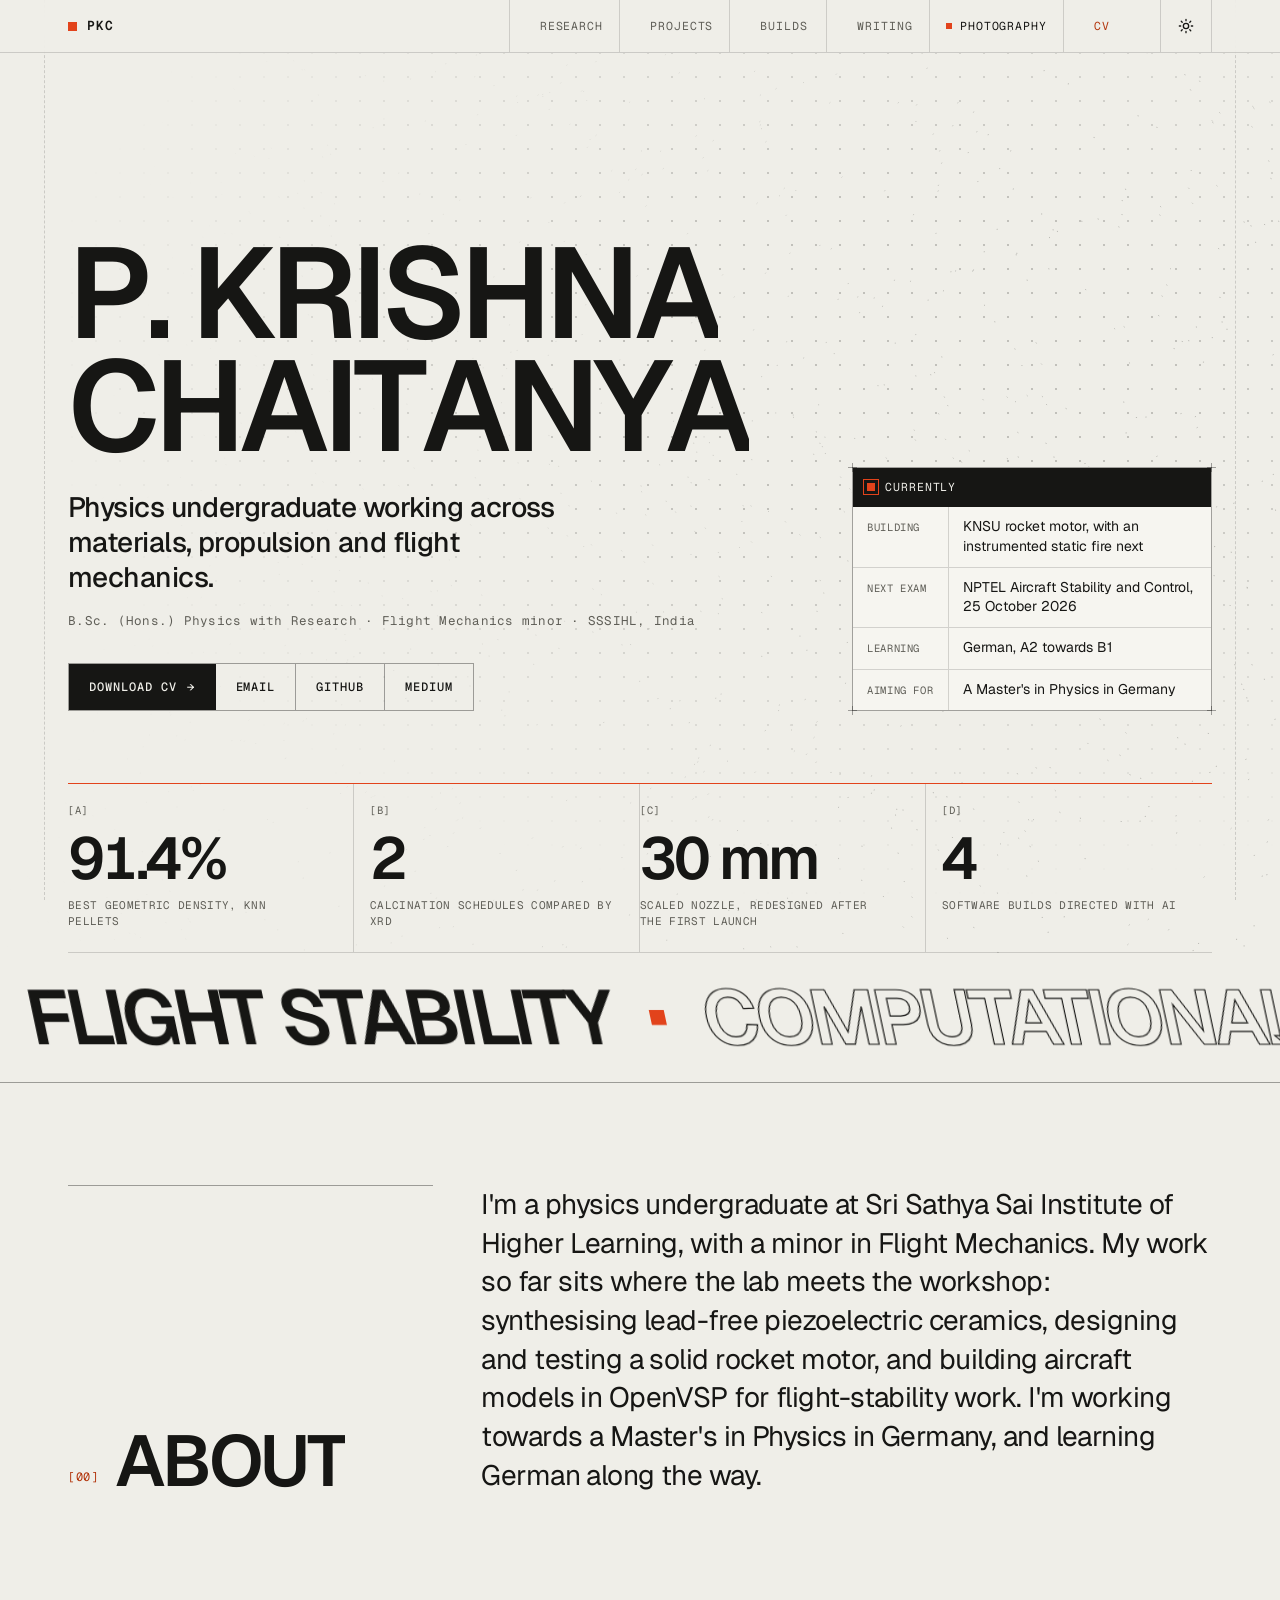
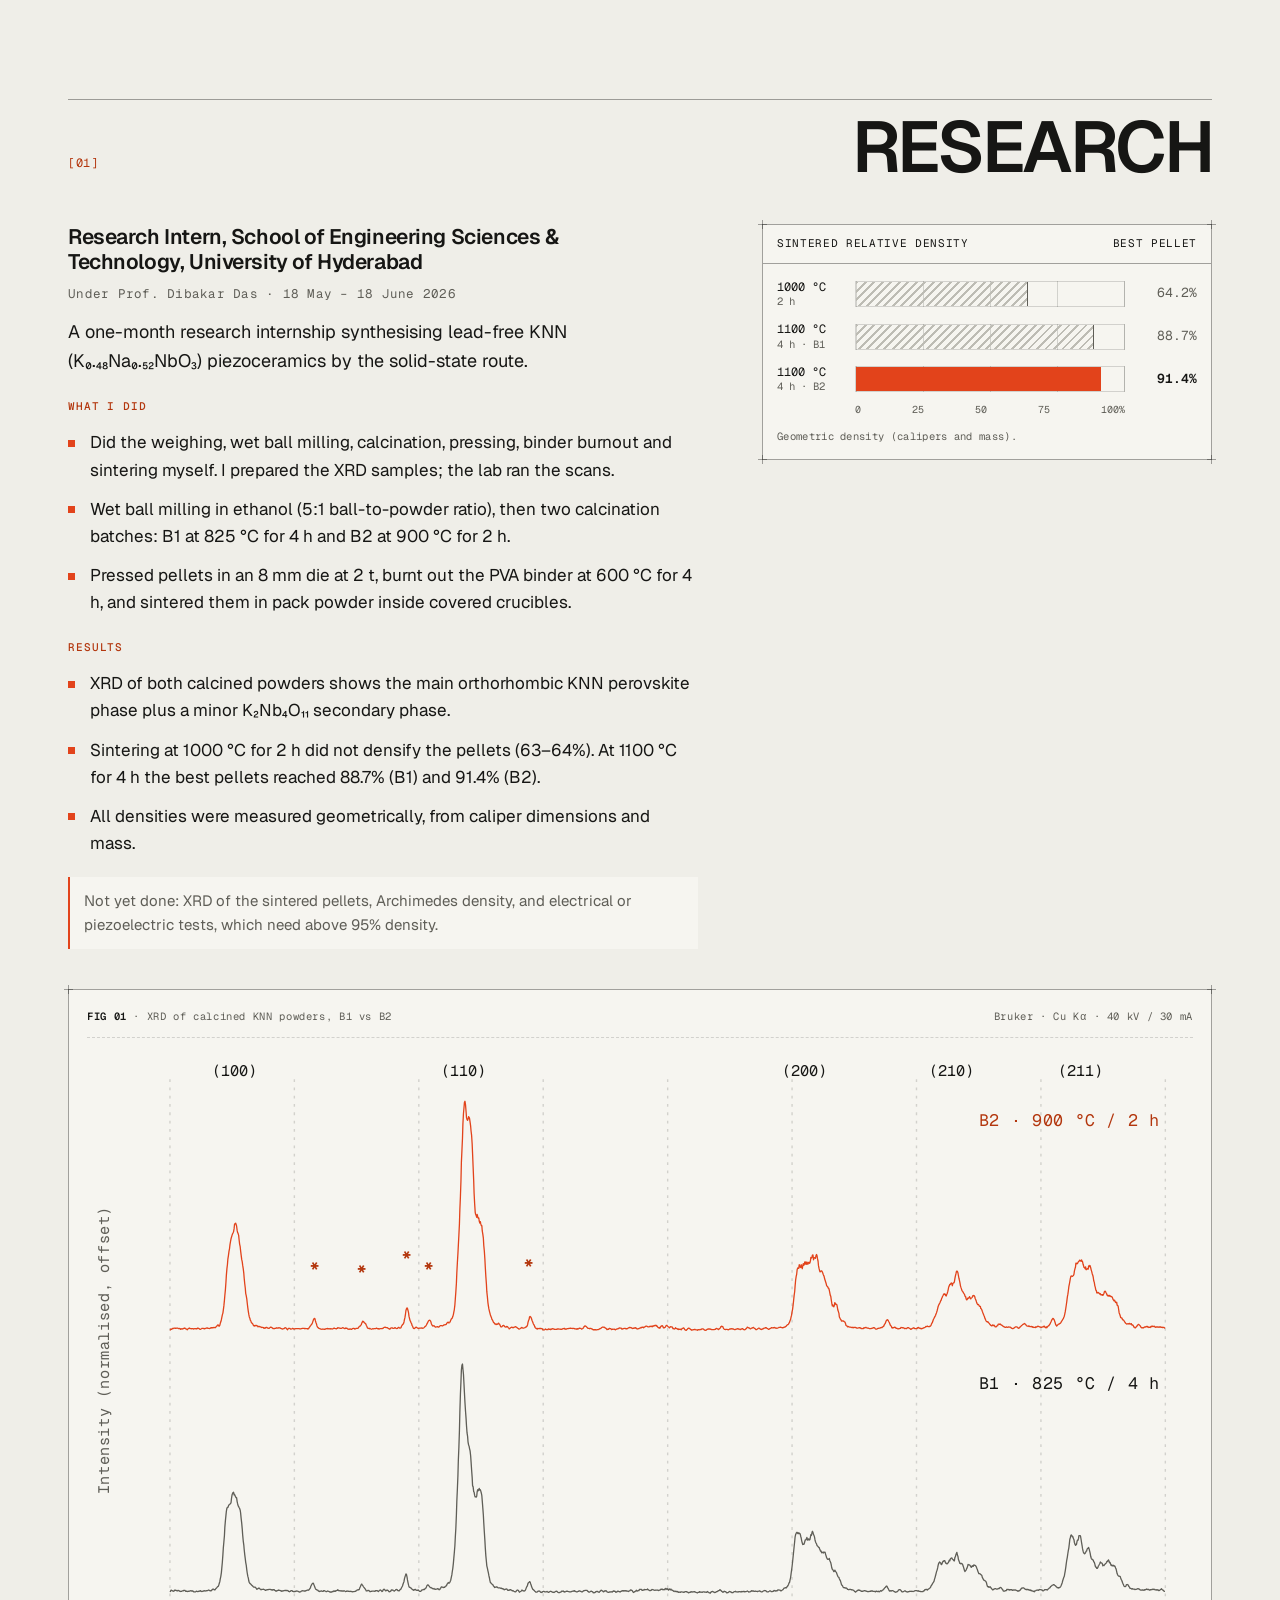
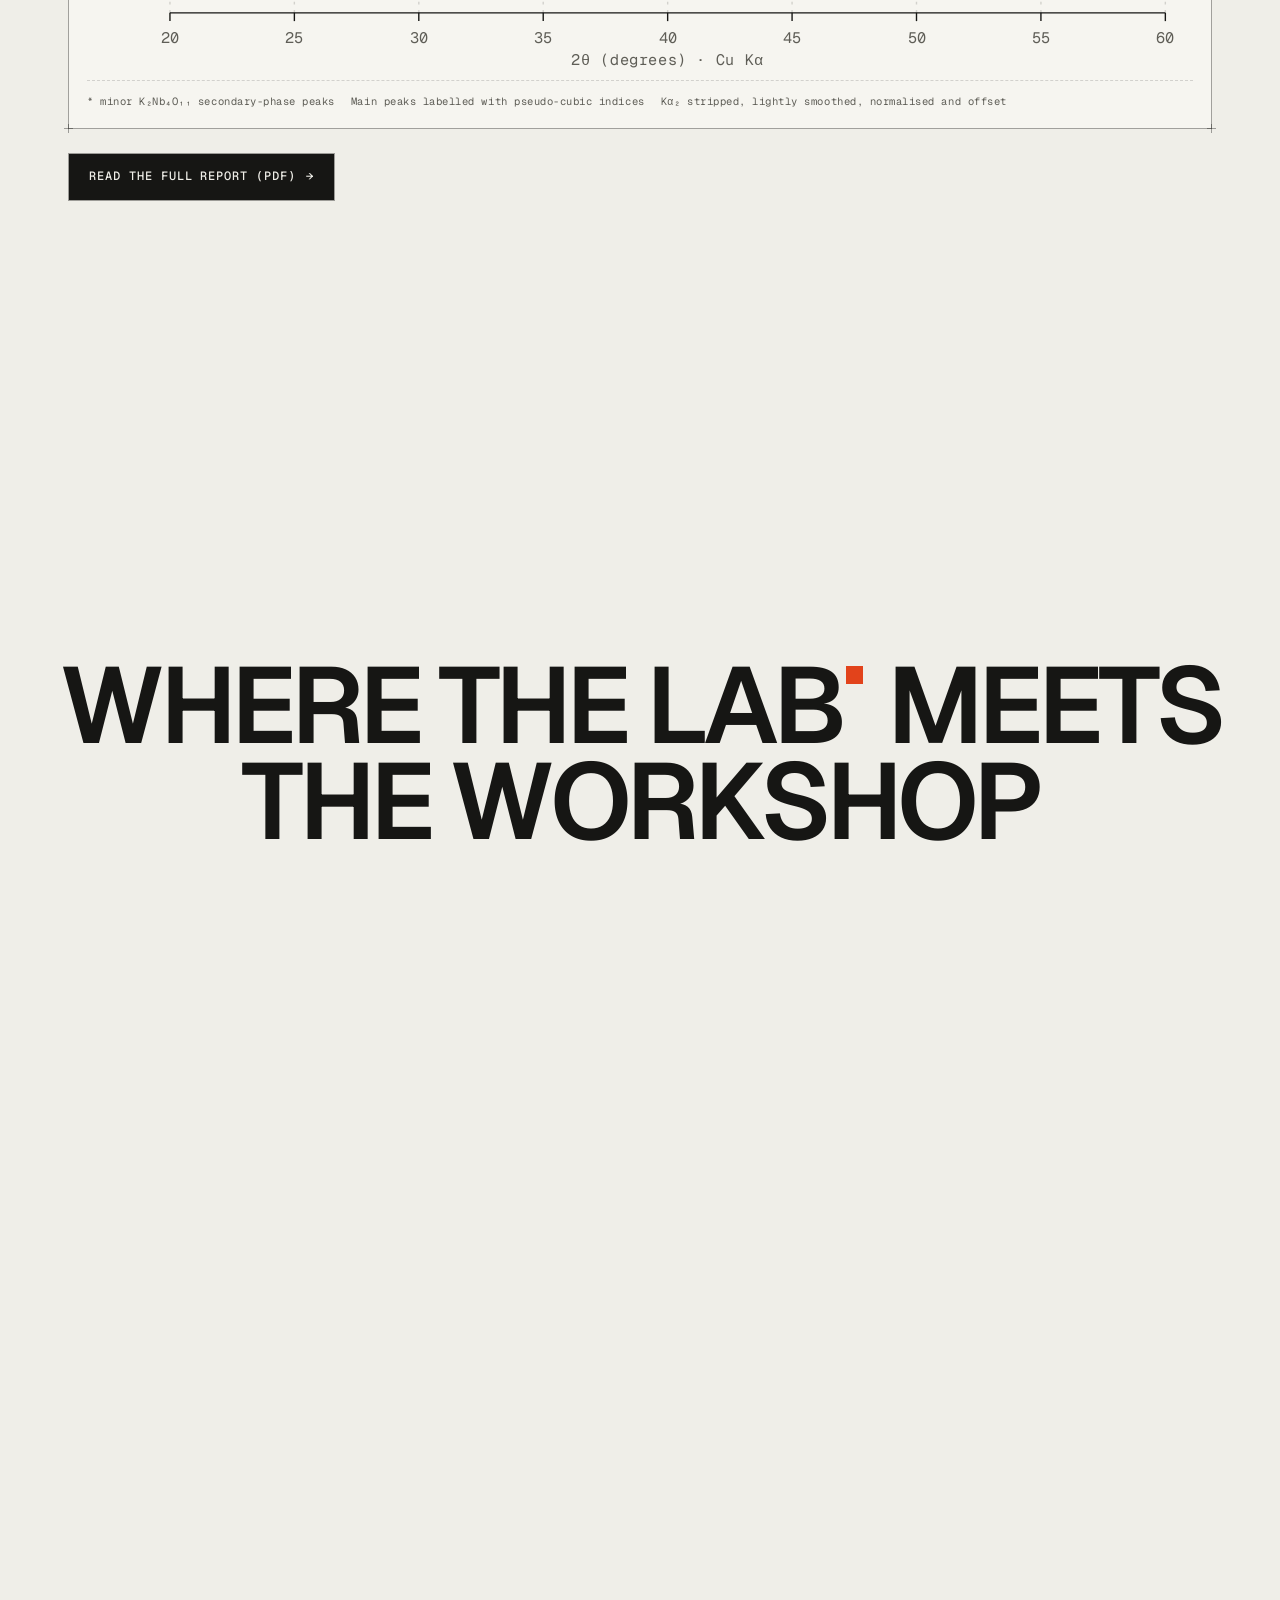
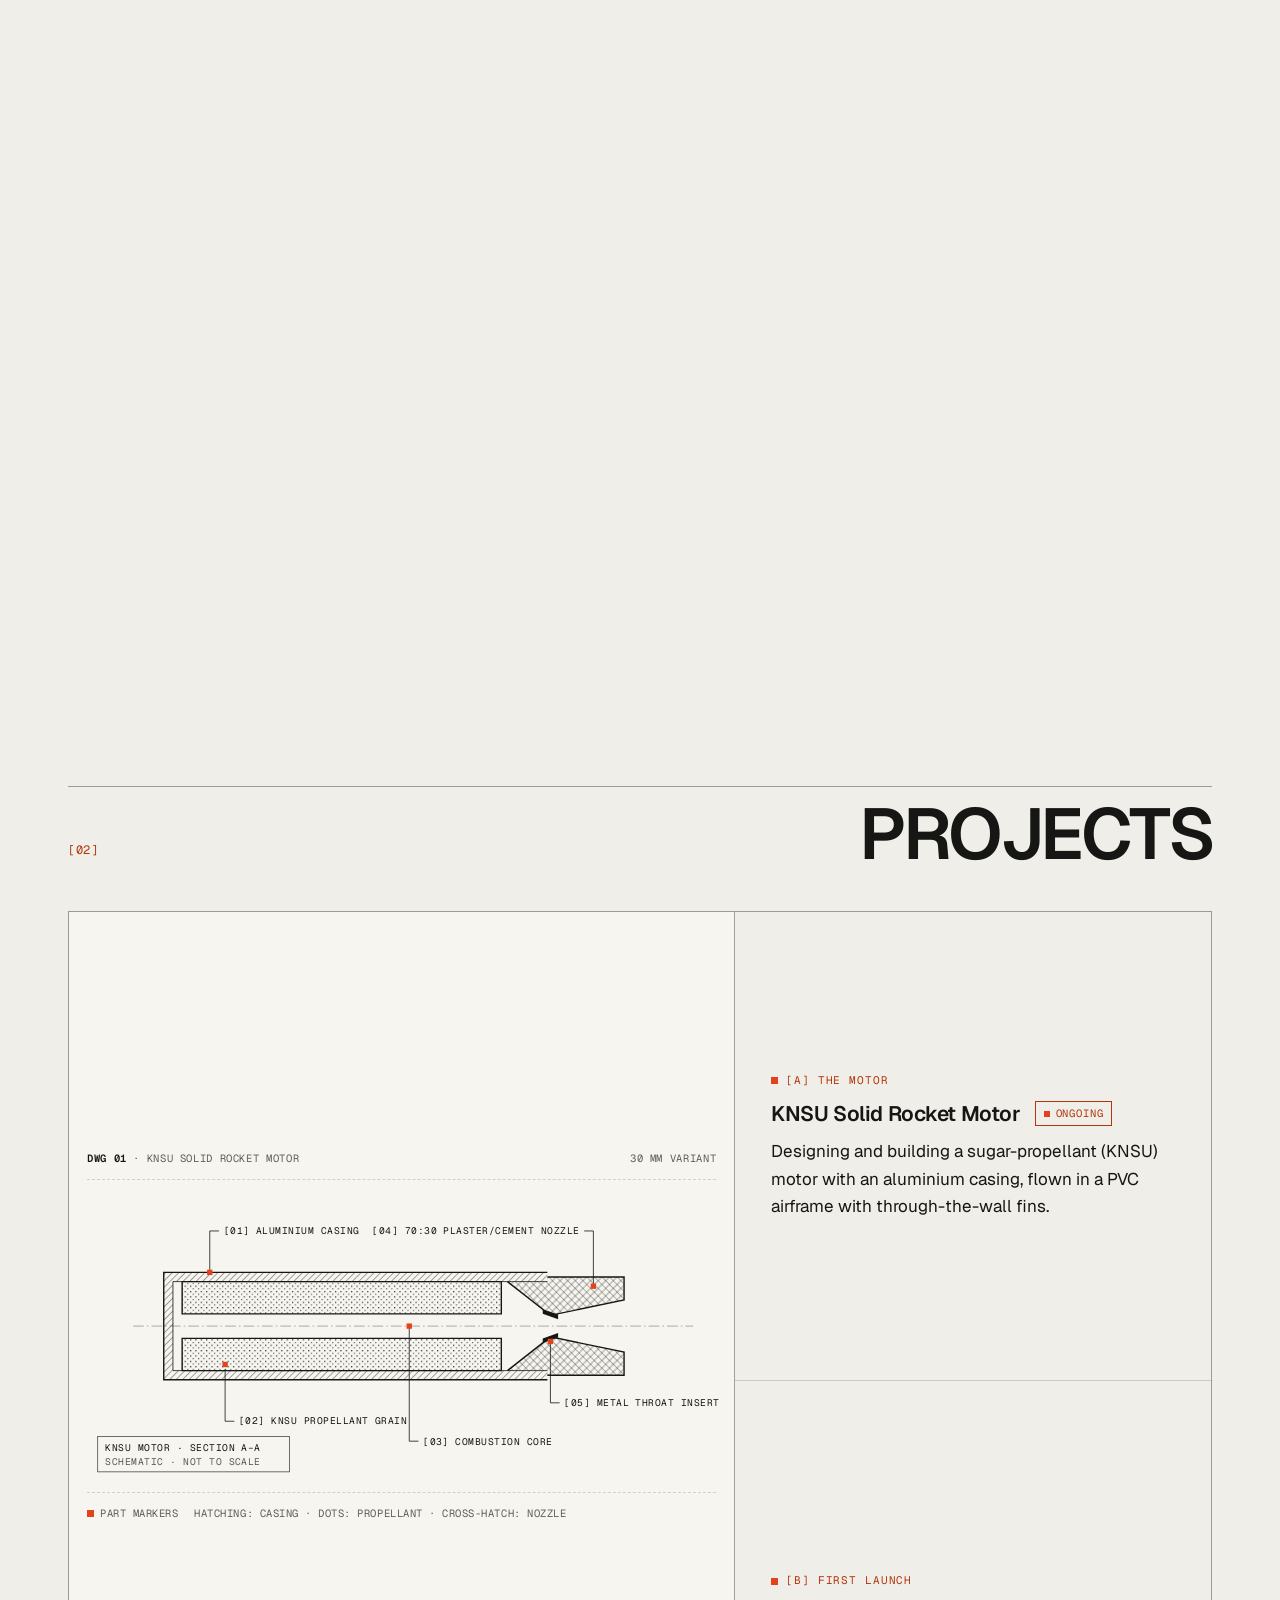
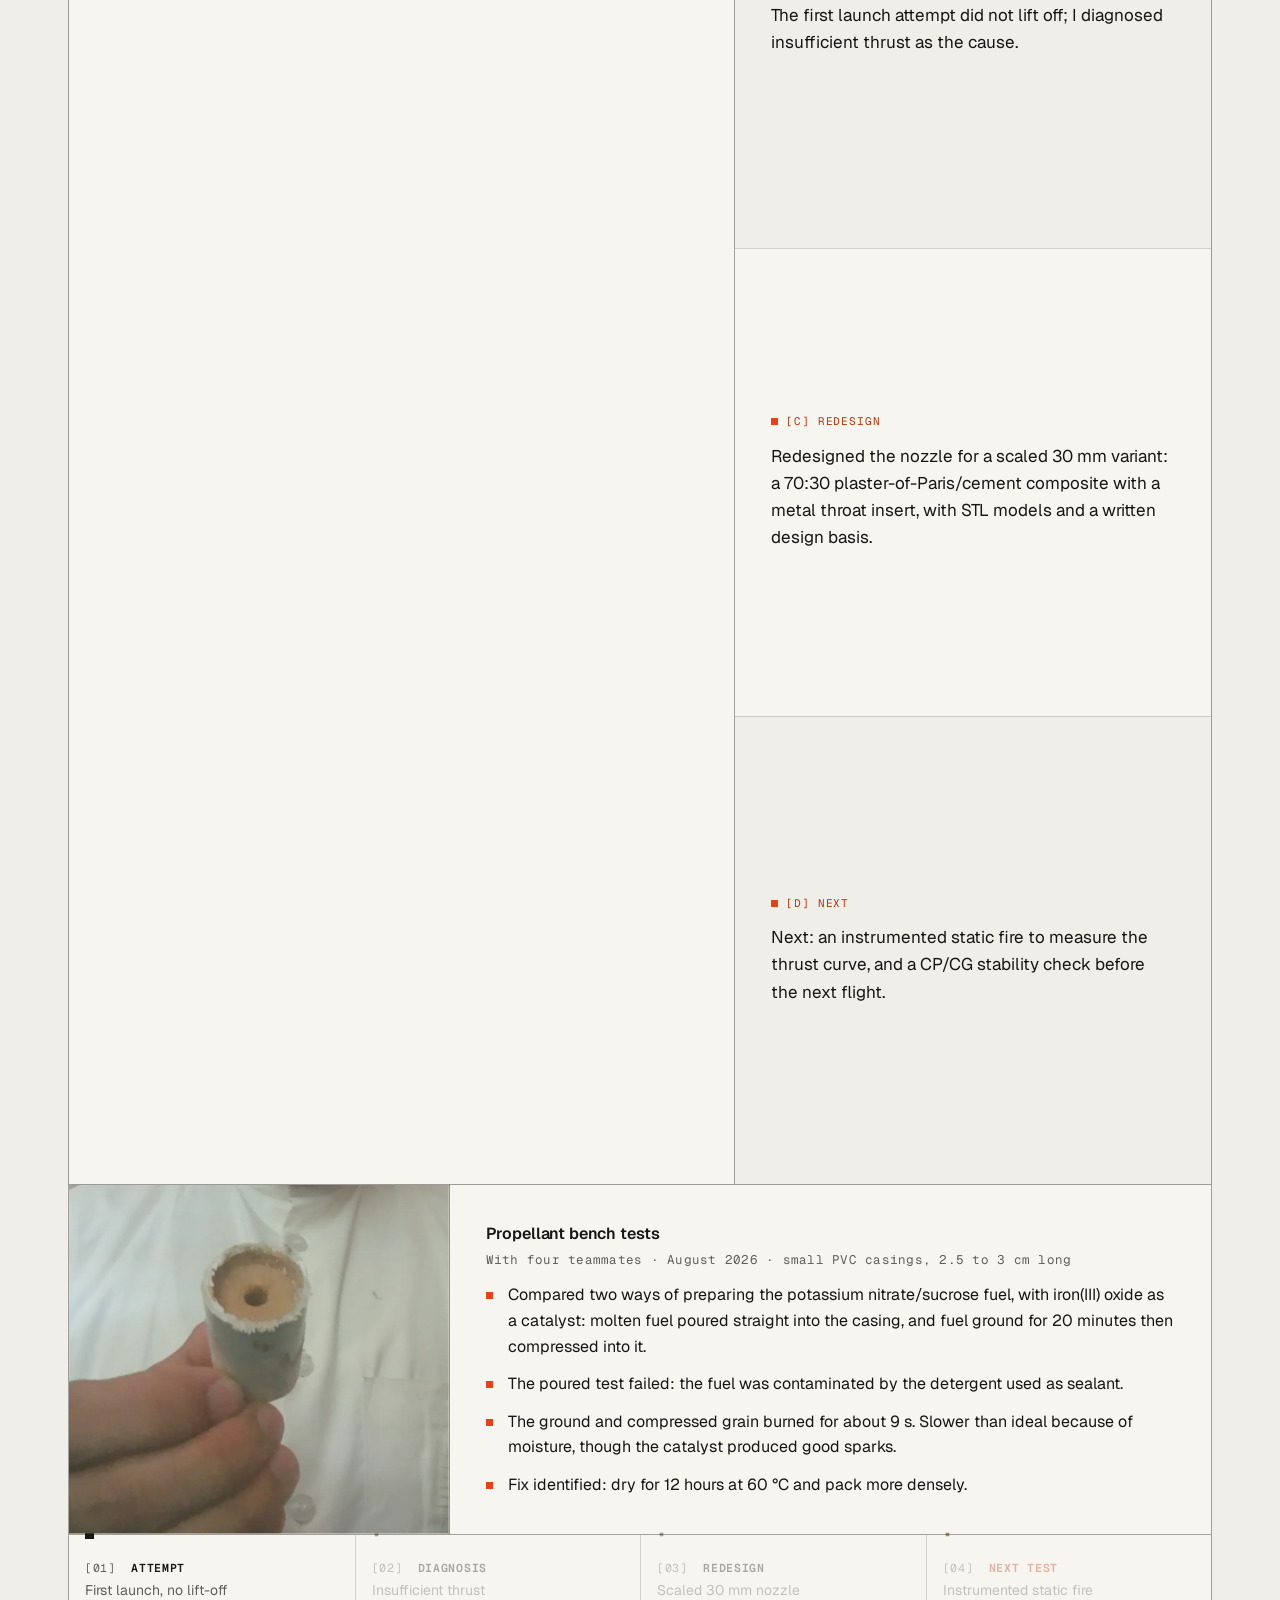
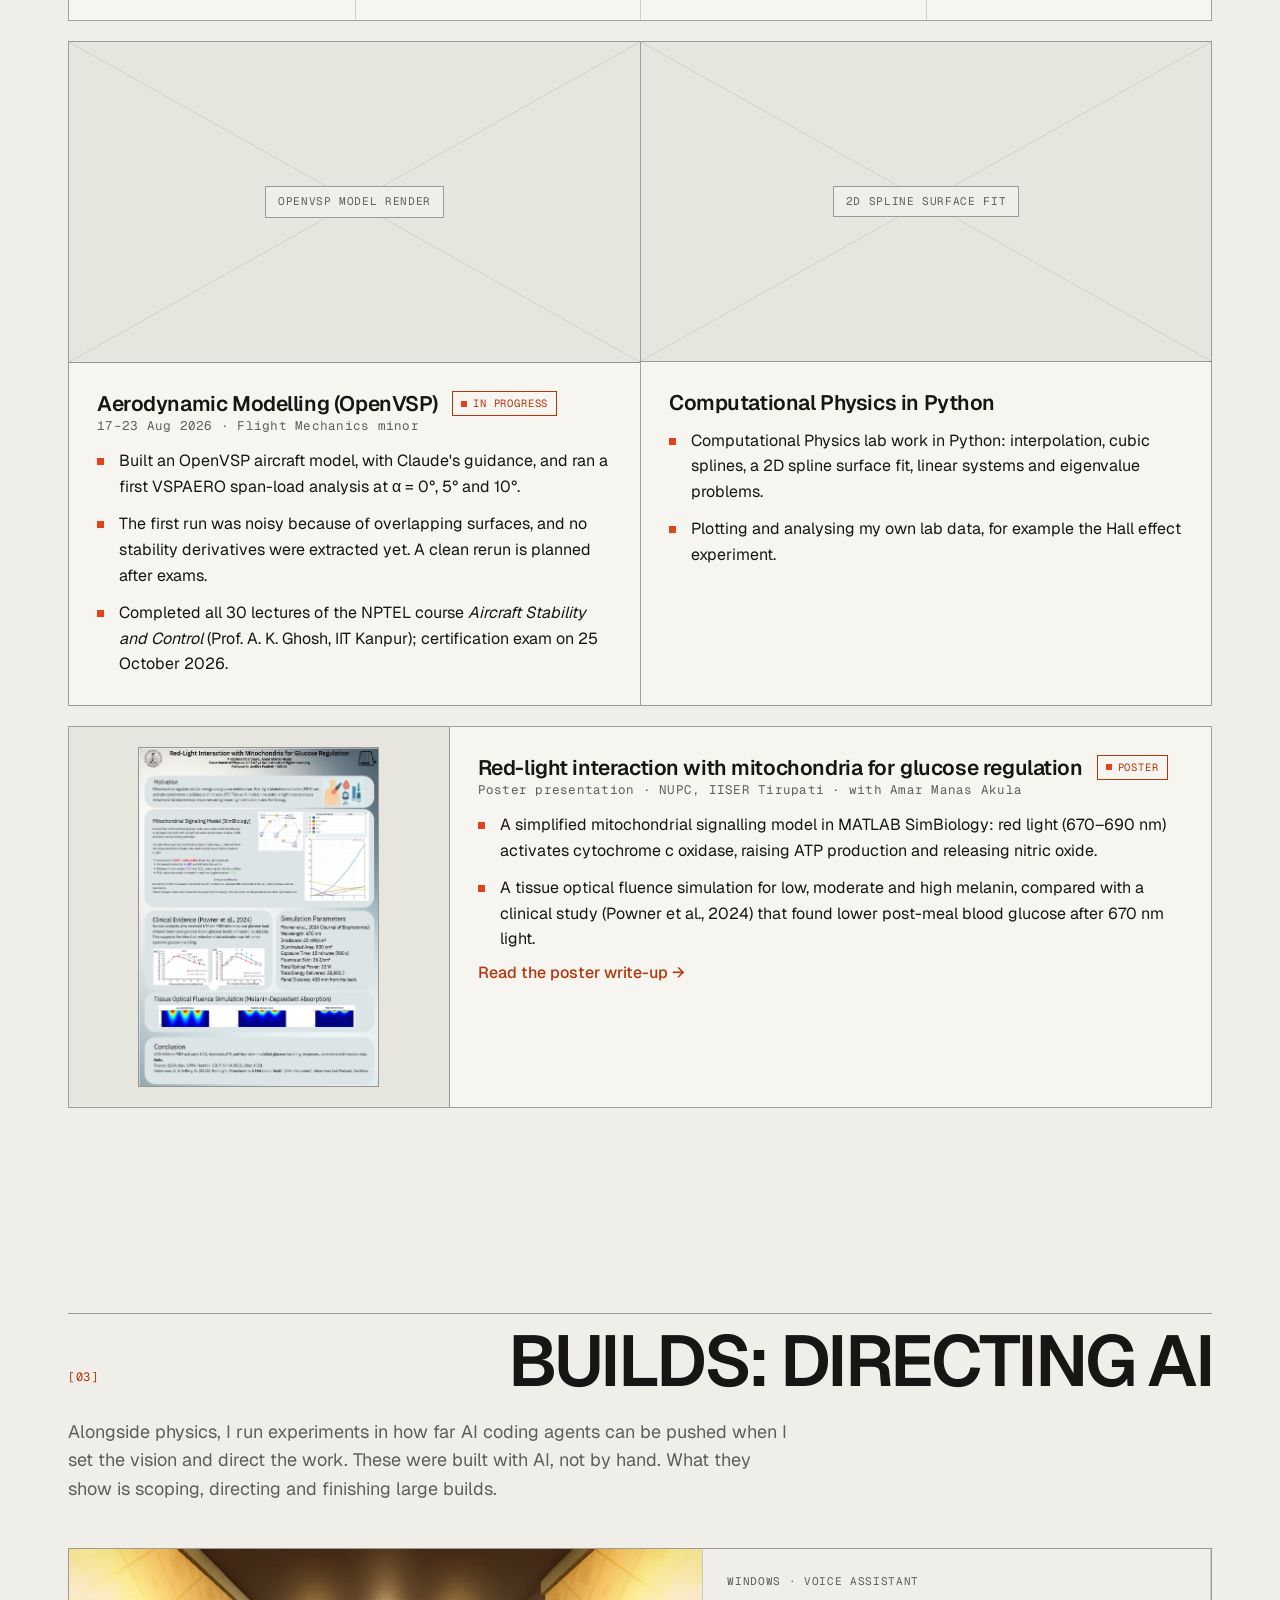
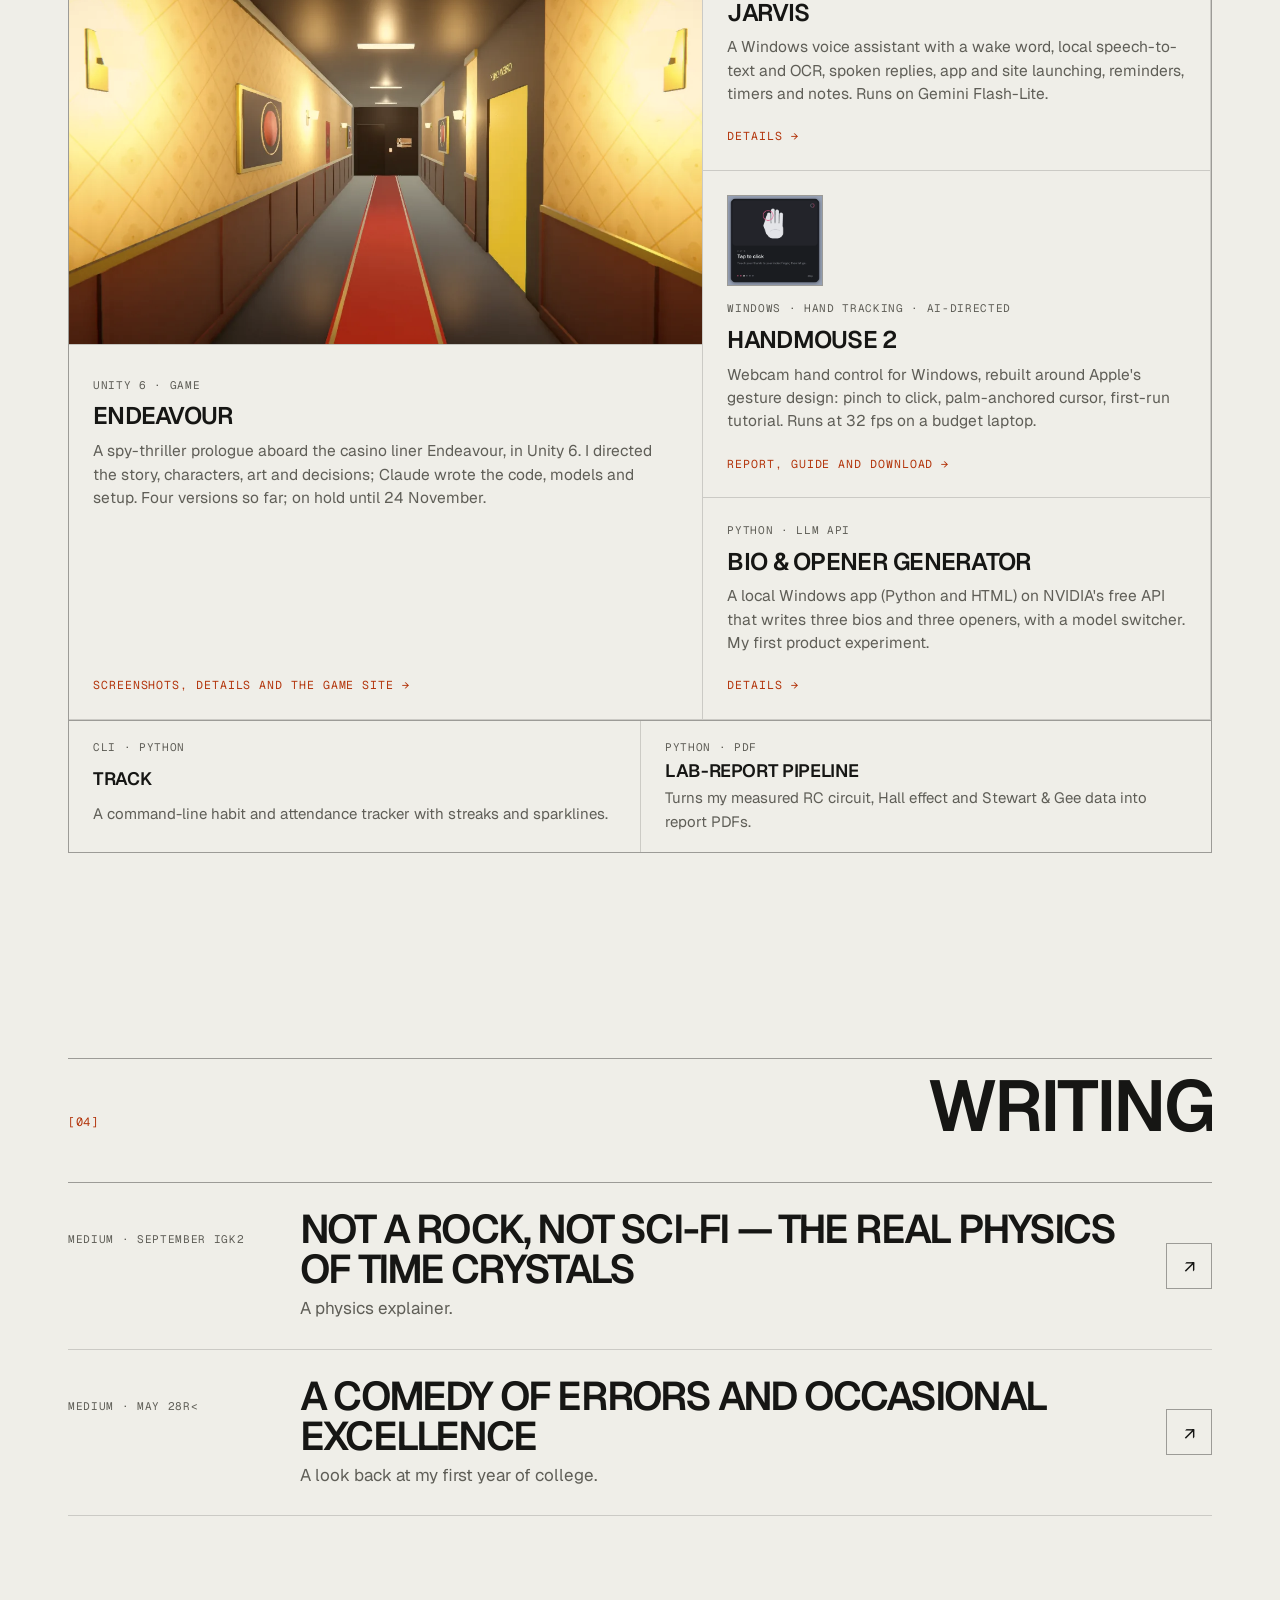
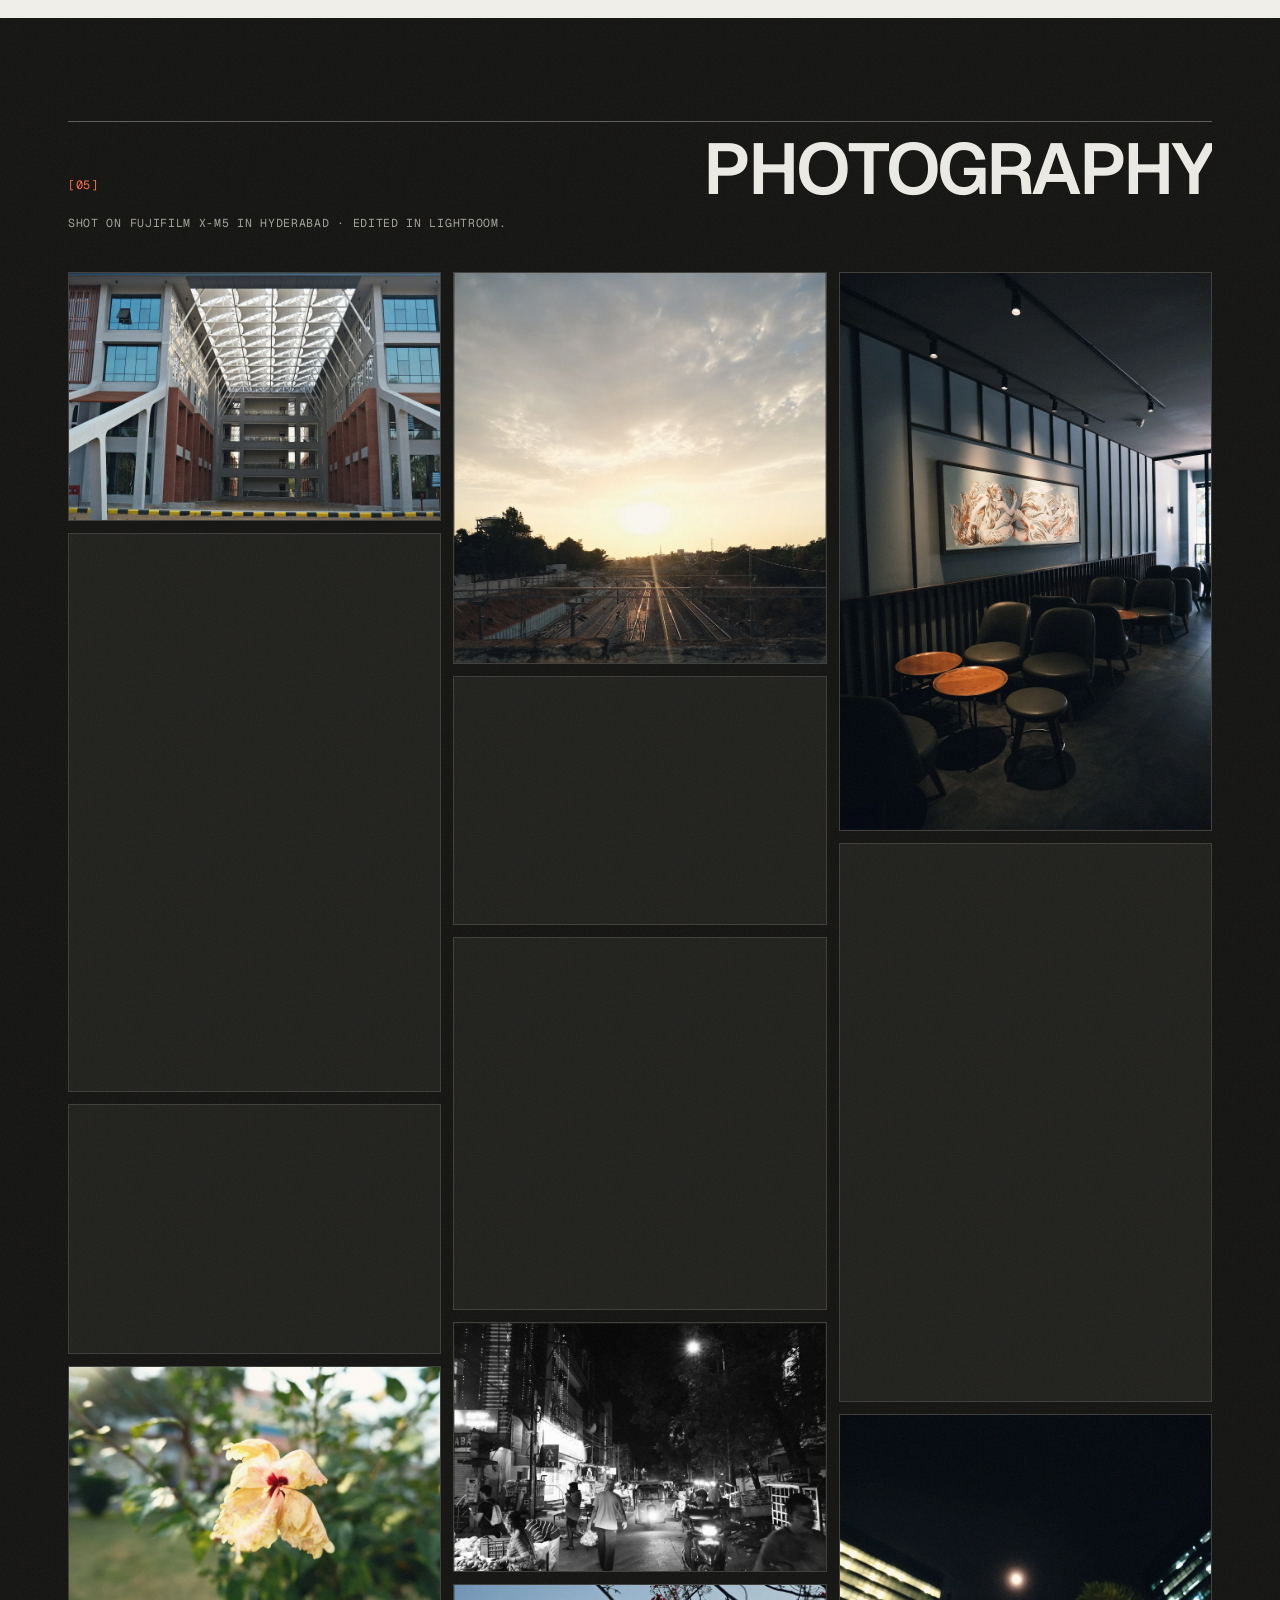
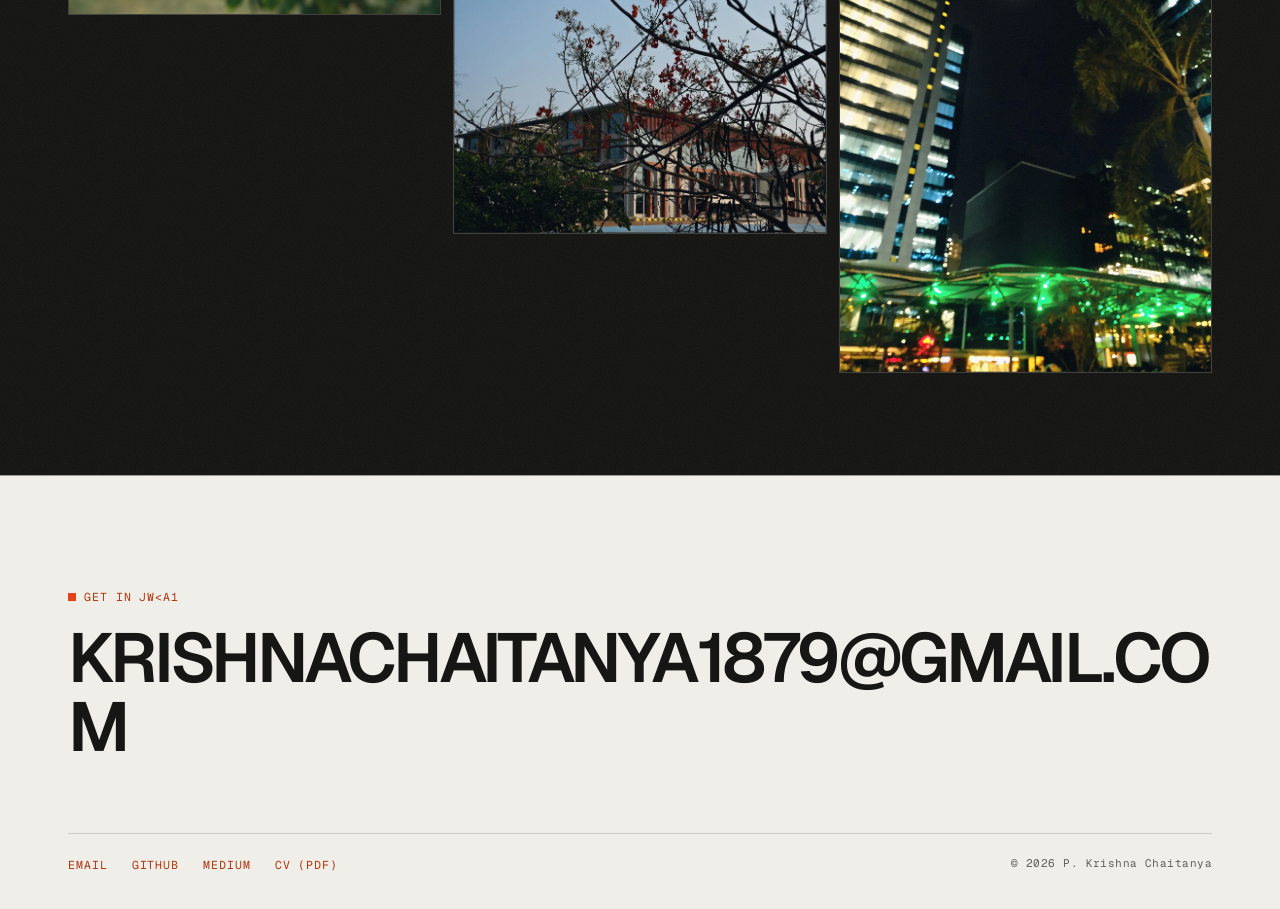
==== index.html @ 0622f991 "Add the KNN internship report PDF; correct composition to K0.48Na0.52NbO3 - assets/docs/knn-internsh" ====
<!doctype html>
<html lang="en">
<head>
  <meta charset="utf-8">
  <script>try{var t=localStorage.getItem("theme");if(t==="light"||t==="dark")document.documentElement.setAttribute("data-theme",t);}catch(e){}</script>
  <meta name="viewport" content="width=device-width, initial-scale=1">
  <title>P. Krishna Chaitanya | Physics, Materials & Flight Mechanics</title>
  <meta name="description" content="Portfolio of P. Krishna Chaitanya, a physics undergraduate at SSSIHL working across lead-free piezoceramics, solid rocket propulsion and flight mechanics.">
  <meta name="theme-color" content="#efeee8">

  <meta property="og:type" content="website">
  <meta property="og:title" content="P. Krishna Chaitanya | Physics, Materials & Flight Mechanics">
  <meta property="og:description" content="Physics undergraduate working across materials, propulsion and flight mechanics.">
  <meta property="og:url" content="https://pkrshnachaitanya1879.github.io/">
  <meta property="og:image" content="https://pkrshnachaitanya1879.github.io/assets/img/og-image.png">
  <meta name="twitter:card" content="summary_large_image">

  <link rel="icon" href="assets/img/favicon.svg" type="image/svg+xml">

  <link rel="preconnect" href="https://fonts.googleapis.com">
  <link rel="preconnect" href="https://fonts.gstatic.com" crossorigin>
  <link href="https://fonts.googleapis.com/css2?family=Geist:wght@400;500;600;700&family=Geist+Mono:wght@400;500;600&display=swap" rel="stylesheet">
  <link rel="stylesheet" href="assets/css/style.css">
</head>
<body>
  <a class="skip" href="#main">Skip to content</a>

  <div class="progress" aria-hidden="true"></div>
  <header class="nav">
    <div class="nav-inner">
      <a class="brand" href="#top" aria-label="P. Krishna Chaitanya, back to top">PKC</a>
      <nav aria-label="Primary">
        <ul>
          <li><a href="#research">Research</a></li>
          <li><a href="#projects">Projects</a></li>
          <li><a href="#builds">Builds</a></li>
          <li><a href="#writing">Writing</a></li>
          <li><a href="#photography">Photography</a></li>
          <li><a href="cv/P_Krishna_Chaitanya_CV.pdf">CV</a></li>
        </ul>
      </nav>
      <button class="theme-toggle" type="button" aria-label="Switch between light and dark theme"><svg class="sun" viewBox="0 0 24 24" fill="none" stroke="currentColor" stroke-width="2" stroke-linecap="round" aria-hidden="true"><circle cx="12" cy="12" r="4"/><path d="M12 2v2M12 20v2M4.9 4.9l1.4 1.4M17.7 17.7l1.4 1.4M2 12h2M20 12h2M4.9 19.1l1.4-1.4M17.7 6.3l1.4-1.4"/></svg><svg class="moon" viewBox="0 0 24 24" fill="none" stroke="currentColor" stroke-width="2" stroke-linecap="round" stroke-linejoin="round" aria-hidden="true"><path d="M21 12.8A9 9 0 1 1 11.2 3a7 7 0 0 0 9.8 9.8z"/></svg></button>
    </div>
  </header>

  <main id="main">

    <!-- 1. HERO -->
    <section class="hero" id="top">
      <div class="wrap hero-grid">
        <div class="hero-main">
          <h1>P. Krishna<br>Chaitanya</h1>
          <p class="lede">Physics undergraduate working across materials, propulsion and flight mechanics.</p>
          <p class="small">B.Sc. (Hons.) Physics with Research · Flight Mechanics minor · SSSIHL, India</p>
          <div class="buttons">
            <a class="btn primary" href="cv/P_Krishna_Chaitanya_CV.pdf">Download CV</a>
            <a class="btn" href="mailto:krishnachaitanya1879@gmail.com">Email</a>
            <a class="btn" href="https://github.com/PKrshnaChaitanya1879" target="_blank" rel="noopener">GitHub</a>
            <a class="btn" href="https://medium.com/@fumblinggum" target="_blank" rel="noopener">Medium</a>
          </div>
        </div>
        <aside class="status reg" aria-label="What I'm working on now">
          <p class="status-head"><span class="pulse" aria-hidden="true"></span>Currently</p>
          <dl>
            <div><dt>Building</dt><dd>KNSU rocket motor, with an instrumented static fire next</dd></div>
            <div><dt>Next exam</dt><dd>NPTEL Aircraft Stability and Control, 25 October 2026</dd></div>
            <div><dt>Learning</dt><dd>German, A2 towards B1</dd></div>
            <div><dt>Aiming for</dt><dd>A Master's in Physics in Germany</dd></div>
          </dl>
        </aside>
      </div>
      <div class="wrap">
        <ul class="stats" aria-label="Highlights">
          <li><span class="num">91.4%</span><span class="lab">best geometric density, KNN pellets</span></li>
          <li><span class="num">2</span><span class="lab">calcination schedules compared by XRD</span></li>
          <li><span class="num">30 mm</span><span class="lab">scaled nozzle, redesigned after the first launch</span></li>
          <li><span class="num">4</span><span class="lab">software builds directed with AI</span></li>
        </ul>
      </div>
    </section>

    <div class="marquee" aria-hidden="true"><div class="track"><span>Lead-free piezoceramics<i class="dot"></i></span><span>Solid rocket propulsion<i class="dot"></i></span><span>Flight stability<i class="dot"></i></span><span>Computational physics<i class="dot"></i></span><span>X-ray diffraction<i class="dot"></i></span><span>OpenVSP<i class="dot"></i></span><span>Photography<i class="dot"></i></span></div></div>

    <!-- 2. ABOUT -->
    <section class="about reveal" id="about">
      <div class="wrap grid-2">
        <div class="sec-head"><span class="sec-num">[00]</span><h2 class="section-title">About</h2></div>
        <p class="about-text">I'm a physics undergraduate at Sri Sathya Sai Institute of Higher Learning, with a minor in Flight Mechanics. My work so far sits where the lab meets the workshop: synthesising lead-free piezoelectric ceramics, designing and testing a solid rocket motor, and building aircraft models in OpenVSP for flight-stability work. I'm working towards a Master's in Physics in Germany, and learning German along the way.</p>
      </div>
    </section>

    <!-- 3. RESEARCH -->
    <section class="research reveal" id="research">
      <div class="wrap">
        <div class="sec-head"><span class="sec-num">[01]</span><h2 class="section-title">Research</h2></div>
        <div class="research-grid">
          <div class="research-copy">
            <h3>Research Intern, School of Engineering Sciences &amp; Technology, University of Hyderabad</h3>
            <p class="meta">Under Prof. Dibakar Das · 18 May – 18 June 2026</p>
            <p class="lead-line">A one-month research internship synthesising lead-free KNN (K₀.₄₈Na₀.₅₂NbO₃) piezoceramics by the solid-state route.</p>
            <h4 class="mini">What I did</h4>
            <ul class="bullets">
              <li>Did the weighing, wet ball milling, calcination, pressing, binder burnout and sintering myself. I prepared the XRD samples; the lab ran the scans.</li>
              <li>Wet ball milling in ethanol (5:1 ball-to-powder ratio), then two calcination batches: B1 at 825 °C for 4 h and B2 at 900 °C for 2 h.</li>
              <li>Pressed pellets in an 8 mm die at 2 t, burnt out the PVA binder at 600 °C for 4 h, and sintered them in pack powder inside covered crucibles.</li>
            </ul>
            <h4 class="mini">Results</h4>
            <ul class="bullets">
              <li>XRD of both calcined powders shows the main orthorhombic KNN perovskite phase plus a minor K₂Nb₄O₁₁ secondary phase.</li>
              <li>Sintering at 1000 °C for 2 h did not densify the pellets (63–64%). At 1100 °C for 4 h the best pellets reached 88.7% (B1) and 91.4% (B2).</li>
              <li>All densities were measured geometrically, from caliper dimensions and mass.</li>
            </ul>
            <p class="note">Not yet done: XRD of the sintered pellets, Archimedes density, and electrical or piezoelectric tests, which need above 95% density.</p>
          </div>

          <div class="research-side">
          <figure class="density reg" aria-labelledby="density-cap">
            <figcaption id="density-cap"><span>Sintered relative density</span><span>Best pellet</span></figcaption>
            <div class="bar-row">
              <span class="bar-label">1000 °C<br><small>2 h</small></span>
              <div class="bar-track" role="img" aria-label="64.2 percent at 1000 degrees Celsius for 2 hours">
                <div class="bar bar-muted" style="--v:64.2"></div>
              </div>
              <span class="bar-value">64.2%</span>
            </div>
            <div class="bar-row">
              <span class="bar-label">1100 °C<br><small>4 h · B1</small></span>
              <div class="bar-track" role="img" aria-label="88.7 percent for batch B1 at 1100 degrees Celsius for 4 hours">
                <div class="bar bar-muted" style="--v:88.7"></div>
              </div>
              <span class="bar-value">88.7%</span>
            </div>
            <div class="bar-row">
              <span class="bar-label">1100 °C<br><small>4 h · B2</small></span>
              <div class="bar-track" role="img" aria-label="91.4 percent for batch B2 at 1100 degrees Celsius for 4 hours">
                <div class="bar bar-accent" style="--v:91.4"></div>
              </div>
              <span class="bar-value strong">91.4%</span>
            </div>
            <div class="scale" aria-hidden="true"><span><i>0</i><i>25</i><i>50</i><i>75</i><i>100%</i></span></div>
            <p class="fig-note">Geometric density (calipers and mass).</p>
          </figure>
        </div>
        </div>

        <figure class="xrd reg">
          <figcaption class="drawing-head"><span><b>FIG 01</b> · XRD of calcined KNN powders, B1 vs B2</span><span>Bruker · Cu Kα · 40 kV / 30 mA</span></figcaption>
            <svg viewBox="0 0 800 450" role="img" aria-labelledby="xrd-title xrd-desc">
              <title id="xrd-title">XRD patterns of calcined KNN powders, batch B1 and batch B2</title>
              <desc id="xrd-desc">Intensity against two-theta from 20 to 60 degrees for KNN powder calcined at 825 degrees Celsius for 4 hours (B1, lower trace) and at 900 degrees Celsius for 2 hours (B2, upper trace). Both show the main perovskite reflections near 22.6, 31.8, 45.5, 51.4 and 56.6 degrees, plus small extra peaks between about 25 and 35 degrees marked with asterisks, from the minor K2Nb4O11 secondary phase.</desc>
              <g class="grid"><line class="g" x1="60.0" y1="24" x2="60.0" y2="410"/><line class="g" x1="150.0" y1="24" x2="150.0" y2="410"/><line class="g" x1="240.0" y1="24" x2="240.0" y2="410"/><line class="g" x1="330.0" y1="24" x2="330.0" y2="410"/><line class="g" x1="420.0" y1="24" x2="420.0" y2="410"/><line class="g" x1="510.0" y1="24" x2="510.0" y2="410"/><line class="g" x1="600.0" y1="24" x2="600.0" y2="410"/><line class="g" x1="690.0" y1="24" x2="690.0" y2="410"/><line class="g" x1="780.0" y1="24" x2="780.0" y2="410"/></g>
              <g class="hkls"><text class="hkl" x="106.8" y="22" text-anchor="middle">(100)</text><text class="hkl" x="272.4" y="22" text-anchor="middle">(110)</text><text class="hkl" x="519.0" y="22" text-anchor="middle">(200)</text><text class="hkl" x="625.2" y="22" text-anchor="middle">(210)</text><text class="hkl" x="718.8" y="22" text-anchor="middle">(211)</text></g>
              <polyline class="tr b2" points="60.0,205.7 60.4,205.1 60.7,204.7 61.1,205.0 61.5,204.7 61.8,204.3 62.2,204.4 62.6,204.2 62.9,204.0 63.3,204.1 63.7,204.2 64.0,204.1 64.4,204.2 64.8,204.1 65.2,204.1 65.5,204.0 65.9,204.2 66.3,204.5 66.6,204.5 67.0,204.3 67.4,204.6 67.7,204.9 68.1,204.5 68.5,204.7 68.8,204.7 69.2,204.6 69.6,204.3 69.9,204.4 70.3,204.3 70.7,204.0 71.0,204.3 71.4,204.5 71.8,204.8 72.1,204.8 72.5,205.2 72.9,204.8 73.2,204.5 73.6,204.3 74.0,204.0 74.4,204.2 74.7,204.5 75.1,204.5 75.5,204.4 75.8,204.6 76.2,204.5 76.6,204.5 76.9,204.6 77.3,204.7 77.7,204.5 78.0,204.4 78.4,204.5 78.8,204.6 79.1,204.5 79.5,204.6 79.9,204.1 80.2,204.0 80.6,204.3 81.0,204.4 81.3,204.6 81.7,205.0 82.1,205.0 82.4,204.7 82.8,204.5 83.2,204.2 83.5,204.3 83.9,204.3 84.3,204.4 84.7,204.3 85.0,204.6 85.4,204.4 85.8,204.3 86.1,204.1 86.5,204.1 86.9,203.9 87.2,204.1 87.6,204.3 88.0,204.2 88.3,204.3 88.7,204.4 89.1,204.1 89.4,203.9 89.8,204.0 90.2,203.7 90.5,203.8 90.9,203.8 91.3,203.8 91.6,203.6 92.0,203.6 92.4,203.7 92.7,203.8 93.1,203.5 93.5,202.9 93.9,202.7 94.2,202.1 94.6,201.7 95.0,201.9 95.3,202.6 95.7,202.6 96.1,201.9 96.4,200.6 96.8,199.5 97.2,198.0 97.5,196.4 97.9,194.5 98.3,193.2 98.6,191.0 99.0,188.0 99.4,184.0 99.7,180.5 100.1,176.4 100.5,170.9 100.8,165.9 101.2,161.2 101.6,157.9 101.9,154.1 102.3,151.6 102.7,148.5 103.1,146.5 103.4,143.8 103.8,141.5 104.2,139.4 104.5,138.3 104.9,137.0 105.3,135.8 105.6,135.3 106.0,134.4 106.4,132.1 106.7,129.1 107.1,128.5 107.5,128.1 107.8,128.9 108.2,130.2 108.6,133.4 108.9,134.8 109.3,135.6 109.7,137.0 110.0,140.0 110.4,143.3 110.8,145.2 111.1,148.0 111.5,151.3 111.9,154.4 112.3,156.2 112.6,158.5 113.0,161.0 113.4,164.2 113.7,168.0 114.1,172.0 114.5,175.2 114.8,178.9 115.2,180.8 115.6,183.1 115.9,185.9 116.3,189.2 116.7,192.1 117.0,194.0 117.4,196.0 117.8,196.9 118.1,198.3 118.5,198.8 118.9,200.1 119.2,200.3 119.6,200.7 120.0,201.2 120.3,201.9 120.7,202.4 121.1,202.2 121.4,202.6 121.8,202.1 122.2,202.2 122.6,202.1 122.9,202.5 123.3,202.5 123.7,203.1 124.0,202.8 124.4,202.9 124.8,202.8 125.1,203.1 125.5,203.1 125.9,203.3 126.2,203.6 126.6,203.5 127.0,203.5 127.3,203.5 127.7,204.0 128.1,203.9 128.4,204.2 128.8,203.9 129.2,204.0 129.5,203.5 129.9,203.5 130.3,203.7 130.6,204.0 131.0,204.1 131.4,204.2 131.8,204.2 132.1,203.9 132.5,203.5 132.9,203.3 133.2,203.5 133.6,203.6 134.0,203.9 134.3,204.2 134.7,204.4 135.1,204.3 135.4,204.5 135.8,204.3 136.2,204.3 136.5,204.1 136.9,204.1 137.3,203.7 137.6,204.0 138.0,204.1 138.4,204.0 138.7,203.7 139.1,203.9 139.5,203.9 139.8,204.1 140.2,204.3 140.6,204.5 141.0,204.6 141.3,204.7 141.7,204.7 142.1,204.5 142.4,204.5 142.8,204.1 143.2,203.8 143.5,203.8 143.9,204.0 144.3,204.4 144.6,204.8 145.0,205.2 145.4,204.7 145.7,204.3 146.1,204.3 146.5,204.3 146.8,204.3 147.2,204.7 147.6,204.8 147.9,204.7 148.3,204.5 148.7,204.3 149.0,204.3 149.4,204.6 149.8,204.7 150.2,204.7 150.5,204.6 150.9,204.5 151.3,204.4 151.6,204.4 152.0,204.4 152.4,204.5 152.7,204.5 153.1,204.5 153.5,204.5 153.8,204.6 154.2,204.6 154.6,204.6 154.9,204.5 155.3,204.5 155.7,204.2 156.0,204.3 156.4,204.2 156.8,204.3 157.1,204.2 157.5,204.5 157.9,204.3 158.2,204.5 158.6,204.5 159.0,204.5 159.3,204.4 159.7,204.8 160.1,204.5 160.5,204.2 160.8,203.5 161.2,203.1 161.6,202.4 161.9,202.1 162.3,201.5 162.7,201.1 163.0,200.4 163.4,199.2 163.8,198.0 164.1,197.4 164.5,197.0 164.9,197.3 165.2,198.7 165.6,200.0 166.0,201.1 166.3,202.3 166.7,203.3 167.1,203.7 167.4,203.9 167.8,204.3 168.2,204.5 168.5,204.4 168.9,204.7 169.3,204.9 169.7,204.8 170.0,204.7 170.4,204.9 170.8,204.7 171.1,204.8 171.5,204.9 171.9,204.9 172.2,204.9 172.6,204.6 173.0,204.6 173.3,204.5 173.7,204.5 174.1,204.3 174.4,204.7 174.8,204.5 175.2,204.5 175.5,204.6 175.9,204.7 176.3,204.4 176.6,204.6 177.0,204.6 177.4,204.7 177.7,204.6 178.1,204.4 178.5,204.1 178.9,204.0 179.2,204.3 179.6,204.4 180.0,204.5 180.3,204.6 180.7,204.3 181.1,204.2 181.4,203.8 181.8,203.9 182.2,203.9 182.5,204.1 182.9,204.1 183.3,204.3 183.6,204.3 184.0,204.2 184.4,204.0 184.7,203.8 185.1,203.9 185.5,203.9 185.8,204.1 186.2,204.4 186.6,204.4 186.9,204.0 187.3,204.2 187.7,204.0 188.1,204.2 188.4,204.5 188.8,204.8 189.2,204.8 189.5,205.0 189.9,204.8 190.3,204.7 190.6,204.7 191.0,204.9 191.4,205.0 191.7,204.6 192.1,204.4 192.5,204.3 192.8,204.3 193.2,204.3 193.6,204.7 193.9,204.6 194.3,204.6 194.7,204.2 195.0,204.3 195.4,204.2 195.8,204.3 196.1,204.1 196.5,203.6 196.9,202.9 197.2,202.7 197.6,202.6 198.0,202.1 198.4,201.6 198.7,200.5 199.1,199.7 199.5,199.0 199.8,199.5 200.2,199.4 200.6,200.2 200.9,200.3 201.3,200.7 201.7,201.1 202.0,202.0 202.4,202.7 202.8,203.8 203.1,204.1 203.5,204.2 203.9,204.2 204.2,204.5 204.6,204.3 205.0,204.5 205.3,204.7 205.7,204.9 206.1,204.7 206.4,204.6 206.8,204.5 207.2,204.6 207.6,204.5 207.9,204.4 208.3,204.4 208.7,204.4 209.0,204.3 209.4,204.1 209.8,204.3 210.1,204.5 210.5,204.6 210.9,204.4 211.2,204.7 211.6,204.6 212.0,204.5 212.3,204.5 212.7,204.4 213.1,204.5 213.4,204.3 213.8,204.4 214.2,204.1 214.5,203.9 214.9,203.5 215.3,203.5 215.6,203.4 216.0,203.5 216.4,203.7 216.8,203.7 217.1,203.7 217.5,204.0 217.9,204.2 218.2,204.3 218.6,204.7 219.0,204.8 219.3,204.6 219.7,204.1 220.1,203.9 220.4,203.9 220.8,203.9 221.2,204.2 221.5,204.3 221.9,204.3 222.3,204.1 222.6,203.7 223.0,203.8 223.4,204.1 223.7,204.3 224.1,204.4 224.5,204.3 224.8,204.0 225.2,203.5 225.6,203.6 226.0,203.9 226.3,204.1 226.7,204.0 227.1,203.8 227.4,202.9 227.8,202.2 228.2,201.6 228.5,201.3 228.9,200.9 229.3,199.6 229.6,198.0 230.0,196.3 230.4,193.7 230.7,191.3 231.1,190.1 231.5,189.4 231.8,189.9 232.2,191.3 232.6,193.0 232.9,195.4 233.3,197.1 233.7,198.7 234.0,199.1 234.4,200.3 234.8,200.8 235.1,202.0 235.5,202.6 235.9,203.9 236.3,204.3 236.6,204.4 237.0,204.2 237.4,203.9 237.7,203.5 238.1,203.4 238.5,203.6 238.8,203.9 239.2,204.0 239.6,204.2 239.9,204.4 240.3,204.1 240.7,204.0 241.0,204.1 241.4,204.0 241.8,203.9 242.1,204.1 242.5,204.0 242.9,204.2 243.2,204.0 243.6,203.9 244.0,203.5 244.3,203.1 244.7,202.8 245.1,202.5 245.5,201.8 245.8,201.2 246.2,200.5 246.6,199.6 246.9,199.0 247.3,198.6 247.7,198.3 248.0,198.4 248.4,198.8 248.8,199.7 249.1,200.9 249.5,201.8 249.9,202.2 250.2,202.6 250.6,202.5 251.0,202.3 251.3,202.6 251.7,203.1 252.1,203.4 252.4,203.2 252.8,203.2 253.2,203.1 253.5,203.0 253.9,203.2 254.3,203.4 254.7,203.2 255.0,202.8 255.4,202.4 255.8,202.2 256.1,202.2 256.5,202.2 256.9,202.4 257.2,202.5 257.6,202.2 258.0,201.9 258.3,201.8 258.7,201.7 259.1,201.5 259.4,201.5 259.8,201.3 260.2,200.7 260.5,200.2 260.9,199.9 261.3,199.8 261.6,200.2 262.0,200.3 262.4,199.9 262.7,199.4 263.1,198.4 263.5,197.5 263.9,197.1 264.2,196.8 264.6,195.7 265.0,194.3 265.3,192.6 265.7,190.6 266.1,187.2 266.4,183.2 266.8,177.8 267.2,171.6 267.5,164.2 267.9,156.8 268.3,150.1 268.6,144.3 269.0,136.7 269.4,128.5 269.7,118.5 270.1,109.1 270.5,97.3 270.8,84.3 271.2,75.6 271.6,66.7 271.9,56.5 272.3,49.0 272.7,44.5 273.0,40.9 273.4,40.0 273.8,42.6 274.2,47.6 274.5,51.8 274.9,53.2 275.3,53.7 275.6,53.0 276.0,51.1 276.4,51.6 276.7,52.4 277.1,55.1 277.5,58.0 277.8,61.5 278.2,64.7 278.6,70.9 278.9,78.0 279.3,87.7 279.7,97.3 280.0,106.5 280.4,114.1 280.8,120.3 281.1,121.7 281.5,122.7 281.9,124.0 282.2,121.8 282.6,123.3 283.0,124.6 283.4,124.4 283.7,126.6 284.1,128.1 284.5,127.0 284.8,128.5 285.2,129.9 285.6,130.0 285.9,133.8 286.3,136.1 286.7,139.0 287.0,144.3 287.4,148.3 287.8,154.2 288.1,160.0 288.5,166.7 288.9,172.1 289.2,177.7 289.6,181.4 290.0,185.6 290.3,187.8 290.7,190.2 291.1,191.9 291.4,193.1 291.8,194.6 292.2,195.6 292.6,196.6 292.9,197.7 293.3,198.2 293.7,199.1 294.0,199.9 294.4,200.2 294.8,200.7 295.1,201.1 295.5,201.1 295.9,201.5 296.2,201.1 296.6,201.3 297.0,201.2 297.3,200.7 297.7,200.5 298.1,201.1 298.4,201.2 298.8,202.0 299.2,202.9 299.5,203.2 299.9,203.2 300.3,202.9 300.6,202.4 301.0,202.1 301.4,202.1 301.8,202.5 302.1,203.0 302.5,203.1 302.9,203.3 303.2,203.3 303.6,202.8 304.0,202.9 304.3,203.2 304.7,203.8 305.1,204.0 305.4,204.6 305.8,204.3 306.2,204.0 306.5,203.7 306.9,203.6 307.3,203.4 307.6,203.5 308.0,203.8 308.4,203.7 308.7,203.5 309.1,203.4 309.5,203.3 309.8,203.0 310.2,203.2 310.6,203.3 310.9,203.6 311.3,203.9 311.7,204.2 312.1,204.4 312.4,204.7 312.8,204.7 313.2,204.5 313.5,204.3 313.9,204.0 314.3,203.7 314.6,203.6 315.0,203.9 315.4,204.1 315.7,204.1 316.1,204.0 316.5,203.8 316.8,203.7 317.2,203.4 317.6,203.3 317.9,202.8 318.3,202.7 318.7,201.6 319.0,199.9 319.4,198.6 319.8,197.7 320.1,196.0 320.5,195.6 320.9,196.0 321.3,196.6 321.6,197.5 322.0,198.7 322.4,199.6 322.7,200.5 323.1,201.4 323.5,202.0 323.8,202.8 324.2,203.7 324.6,204.1 324.9,204.2 325.3,204.6 325.7,204.7 326.0,204.3 326.4,204.5 326.8,204.4 327.1,204.3 327.5,204.4 327.9,204.2 328.2,204.2 328.6,204.4 329.0,204.4 329.3,204.6 329.7,205.3 330.1,205.4 330.5,205.3 330.8,205.4 331.2,205.1 331.6,204.7 331.9,204.9 332.3,205.1 332.7,205.0 333.0,205.2 333.4,205.1 333.8,204.6 334.1,204.8 334.5,204.9 334.9,204.7 335.2,205.1 335.6,205.1 336.0,204.8 336.3,204.6 336.7,204.5 337.1,204.6 337.4,204.7 337.8,204.7 338.2,205.0 338.5,205.0 338.9,205.0 339.3,204.9 339.7,205.0 340.0,204.8 340.4,204.7 340.8,204.6 341.1,204.7 341.5,204.8 341.9,204.8 342.2,204.8 342.6,204.9 343.0,204.9 343.3,205.0 343.7,204.7 344.1,204.6 344.4,204.5 344.8,204.5 345.2,204.2 345.5,204.6 345.9,204.9 346.3,204.7 346.6,204.7 347.0,204.7 347.4,204.5 347.7,204.4 348.1,204.5 348.5,204.3 348.8,204.3 349.2,204.2 349.6,204.0 350.0,204.2 350.3,204.3 350.7,204.2 351.1,204.3 351.4,204.4 351.8,204.3 352.2,204.3 352.5,204.4 352.9,204.6 353.3,204.6 353.6,204.7 354.0,204.7 354.4,204.9 354.7,204.5 355.1,204.6 355.5,204.6 355.8,204.2 356.2,204.1 356.6,204.3 356.9,204.3 357.3,204.3 357.7,204.8 358.0,204.7 358.4,204.5 358.8,204.1 359.2,203.7 359.5,203.0 359.9,202.8 360.3,202.4 360.6,202.6 361.0,202.8 361.4,203.2 361.7,203.5 362.1,204.0 362.5,204.3 362.8,204.3 363.2,204.3 363.6,204.5 363.9,204.3 364.3,204.2 364.7,204.5 365.0,204.6 365.4,204.7 365.8,205.0 366.1,205.3 366.5,205.1 366.9,205.2 367.2,205.4 367.6,205.2 368.0,205.2 368.4,205.4 368.7,205.3 369.1,205.2 369.5,205.2 369.8,205.1 370.2,205.0 370.6,204.7 370.9,204.5 371.3,204.4 371.7,204.2 372.0,203.9 372.4,203.6 372.8,203.4 373.1,203.3 373.5,203.4 373.9,203.5 374.2,203.4 374.6,203.7 375.0,204.1 375.3,204.1 375.7,204.5 376.1,205.2 376.4,205.0 376.8,204.8 377.2,204.9 377.6,204.5 377.9,204.2 378.3,204.5 378.7,204.4 379.0,204.6 379.4,205.1 379.8,205.0 380.1,204.8 380.5,204.9 380.9,204.8 381.2,204.7 381.6,205.0 382.0,205.2 382.3,205.3 382.7,204.9 383.1,204.8 383.4,204.6 383.8,204.6 384.2,204.4 384.5,204.4 384.9,204.0 385.3,203.9 385.6,204.0 386.0,204.1 386.4,204.1 386.7,204.6 387.1,204.8 387.5,204.6 387.9,204.4 388.2,204.4 388.6,204.2 389.0,204.2 389.3,204.2 389.7,204.6 390.1,204.5 390.4,204.6 390.8,204.4 391.2,204.2 391.5,203.9 391.9,203.9 392.3,203.6 392.6,203.6 393.0,203.6 393.4,203.8 393.7,203.7 394.1,204.1 394.5,204.3 394.8,204.4 395.2,204.1 395.6,204.3 395.9,204.0 396.3,203.8 396.7,203.8 397.1,204.3 397.4,204.1 397.8,204.7 398.2,204.6 398.5,204.6 398.9,204.4 399.3,204.4 399.6,204.0 400.0,204.1 400.4,203.9 400.7,203.5 401.1,203.8 401.5,203.4 401.8,203.4 402.2,203.5 402.6,203.8 402.9,203.2 403.3,203.3 403.7,203.1 404.0,202.8 404.4,202.6 404.8,202.7 405.1,202.8 405.5,203.0 405.9,203.2 406.3,203.2 406.6,203.2 407.0,202.8 407.4,202.7 407.7,202.9 408.1,202.8 408.5,202.7 408.8,203.1 409.2,202.8 409.6,202.3 409.9,202.6 410.3,202.4 410.7,202.1 411.0,202.0 411.4,202.3 411.8,202.1 412.1,202.7 412.5,202.6 412.9,203.4 413.2,203.7 413.6,203.9 414.0,203.6 414.3,204.2 414.7,203.6 415.1,202.7 415.5,202.5 415.8,202.6 416.2,202.3 416.6,202.9 416.9,203.9 417.3,203.8 417.7,203.8 418.0,203.6 418.4,203.1 418.8,202.3 419.1,202.3 419.5,202.0 419.9,202.6 420.2,202.9 420.6,203.2 421.0,203.5 421.3,203.9 421.7,203.4 422.1,203.0 422.4,203.2 422.8,203.2 423.2,203.1 423.5,203.7 423.9,204.6 424.3,204.3 424.6,204.5 425.0,204.7 425.4,204.3 425.8,203.8 426.1,204.4 426.5,204.4 426.9,204.4 427.2,204.8 427.6,205.1 428.0,204.6 428.3,204.8 428.7,205.0 429.1,204.9 429.4,204.8 429.8,205.2 430.2,204.8 430.5,204.3 430.9,204.2 431.3,204.1 431.6,203.9 432.0,204.5 432.4,205.1 432.7,205.4 433.1,205.6 433.5,205.6 433.8,205.3 434.2,204.9 434.6,204.4 435.0,204.1 435.3,204.1 435.7,204.2 436.1,204.5 436.4,204.9 436.8,205.2 437.2,205.3 437.5,205.6 437.9,205.4 438.3,205.4 438.6,205.2 439.0,205.1 439.4,205.0 439.7,205.0 440.1,205.2 440.5,205.3 440.8,205.3 441.2,205.4 441.6,205.6 441.9,205.2 442.3,205.2 442.7,205.3 443.0,205.3 443.4,205.0 443.8,205.2 444.2,205.1 444.5,204.8 444.9,204.6 445.3,204.6 445.6,204.7 446.0,204.8 446.4,205.3 446.7,205.5 447.1,205.6 447.5,205.7 447.8,205.6 448.2,205.2 448.6,204.9 448.9,204.9 449.3,204.7 449.7,204.7 450.0,204.6 450.4,204.8 450.8,204.7 451.1,205.0 451.5,205.0 451.9,205.2 452.2,205.1 452.6,205.1 453.0,205.2 453.4,205.2 453.7,205.1 454.1,205.0 454.5,205.0 454.8,204.5 455.2,204.3 455.6,204.5 455.9,204.6 456.3,204.6 456.7,205.1 457.0,205.0 457.4,204.4 457.8,204.3 458.1,203.8 458.5,203.0 458.9,202.7 459.2,202.9 459.6,202.9 460.0,203.1 460.3,204.0 460.7,204.6 461.1,205.0 461.4,205.0 461.8,205.1 462.2,205.0 462.5,205.0 462.9,205.0 463.3,205.2 463.7,205.2 464.0,205.3 464.4,205.0 464.8,204.7 465.1,204.6 465.5,204.7 465.9,204.5 466.2,204.5 466.6,204.7 467.0,204.5 467.3,204.7 467.7,204.8 468.1,205.0 468.4,205.1 468.8,205.2 469.2,204.9 469.5,204.8 469.9,204.8 470.3,204.5 470.6,204.5 471.0,204.7 471.4,204.6 471.7,204.7 472.1,204.9 472.5,205.2 472.9,204.8 473.2,204.7 473.6,204.7 474.0,204.5 474.3,204.4 474.7,204.9 475.1,205.2 475.4,205.2 475.8,205.3 476.2,205.0 476.5,204.6 476.9,204.4 477.3,203.9 477.6,203.4 478.0,203.5 478.4,203.9 478.7,203.8 479.1,204.0 479.5,204.4 479.8,204.6 480.2,204.4 480.6,204.1 480.9,204.1 481.3,203.9 481.7,203.7 482.1,203.5 482.4,203.9 482.8,204.3 483.2,204.3 483.5,204.9 483.9,205.2 484.3,205.2 484.6,204.9 485.0,204.7 485.4,204.3 485.7,204.1 486.1,204.1 486.5,204.2 486.8,204.6 487.2,204.8 487.6,205.1 487.9,205.0 488.3,204.9 488.7,204.6 489.0,204.6 489.4,204.3 489.8,204.0 490.1,204.0 490.5,204.0 490.9,203.7 491.3,203.7 491.6,204.1 492.0,204.3 492.4,204.4 492.7,204.8 493.1,205.0 493.5,204.8 493.8,204.4 494.2,204.4 494.6,204.1 494.9,203.8 495.3,203.8 495.7,203.9 496.0,203.9 496.4,203.8 496.8,203.9 497.1,203.7 497.5,203.6 497.9,204.0 498.2,204.1 498.6,204.1 499.0,204.2 499.3,204.0 499.7,204.0 500.1,203.8 500.4,203.6 500.8,203.5 501.2,203.6 501.6,203.3 501.9,203.5 502.3,203.6 502.7,203.8 503.0,203.8 503.4,203.7 503.8,203.5 504.1,203.6 504.5,203.3 504.9,203.3 505.2,202.9 505.6,202.8 506.0,202.2 506.3,202.0 506.7,201.5 507.1,201.5 507.4,201.2 507.8,200.4 508.2,199.7 508.5,198.8 508.9,197.9 509.3,195.9 509.6,194.9 510.0,192.3 510.4,190.3 510.8,186.9 511.1,184.2 511.5,180.4 511.9,177.6 512.2,173.5 512.6,169.1 513.0,166.4 513.3,165.3 513.7,161.6 514.1,160.5 514.4,160.8 514.8,160.8 515.2,158.2 515.5,159.0 515.9,160.0 516.3,160.2 516.6,158.2 517.0,159.6 517.4,161.1 517.7,159.3 518.1,157.5 518.5,158.6 518.8,158.1 519.2,156.2 519.6,156.2 520.0,158.0 520.3,157.9 520.7,156.2 521.1,157.0 521.4,157.9 521.8,156.6 522.2,156.4 522.5,157.2 522.9,156.9 523.3,155.2 523.6,152.9 524.0,153.4 524.4,152.8 524.7,151.2 525.1,151.1 525.5,154.6 525.8,153.6 526.2,153.1 526.6,153.2 526.9,153.6 527.3,151.6 527.7,150.8 528.0,151.5 528.4,153.8 528.8,155.7 529.1,158.9 529.5,160.9 529.9,162.5 530.3,163.4 530.6,162.9 531.0,162.7 531.4,162.7 531.7,163.1 532.1,163.9 532.5,165.1 532.8,165.9 533.2,166.8 533.6,168.6 533.9,169.4 534.3,170.7 534.7,172.0 535.0,173.3 535.4,173.8 535.8,174.2 536.1,175.1 536.5,175.2 536.9,176.5 537.2,178.1 537.6,180.2 538.0,181.1 538.3,183.3 538.7,185.9 539.1,188.0 539.5,187.3 539.8,188.2 540.2,188.6 540.6,187.5 540.9,185.6 541.3,186.2 541.7,187.0 542.0,186.8 542.4,187.1 542.8,189.3 543.1,191.0 543.5,192.1 543.9,193.4 544.2,196.0 544.6,196.8 545.0,197.7 545.3,197.9 545.7,198.9 546.1,198.9 546.4,198.9 546.8,198.8 547.2,199.0 547.5,199.2 547.9,199.5 548.3,199.7 548.7,200.9 549.0,202.1 549.4,202.4 549.8,202.5 550.1,203.1 550.5,203.2 550.9,202.9 551.2,203.1 551.6,203.3 552.0,203.4 552.3,203.4 552.7,203.5 553.1,203.5 553.4,203.7 553.8,203.5 554.2,203.6 554.5,203.8 554.9,203.5 555.3,203.6 555.6,203.7 556.0,203.6 556.4,203.7 556.7,204.0 557.1,204.0 557.5,204.0 557.9,203.9 558.2,203.9 558.6,203.8 559.0,203.7 559.3,203.8 559.7,204.2 560.1,204.4 560.4,204.2 560.8,204.4 561.2,204.5 561.5,204.4 561.9,203.8 562.3,204.0 562.6,203.8 563.0,203.7 563.4,203.5 563.7,203.7 564.1,203.9 564.5,204.1 564.8,204.1 565.2,204.1 565.6,204.3 565.9,204.4 566.3,204.4 566.7,204.4 567.0,204.4 567.4,204.2 567.8,204.2 568.2,204.0 568.5,203.9 568.9,203.7 569.3,203.9 569.6,203.8 570.0,204.3 570.4,204.6 570.7,204.8 571.1,204.8 571.5,204.6 571.8,204.4 572.2,204.2 572.6,204.3 572.9,204.0 573.3,204.0 573.7,204.0 574.0,203.8 574.4,203.7 574.8,203.6 575.1,203.7 575.5,203.2 575.9,202.9 576.2,202.8 576.6,201.9 577.0,201.2 577.4,200.7 577.7,199.8 578.1,198.7 578.5,198.4 578.8,198.0 579.2,198.1 579.6,198.7 579.9,199.3 580.3,200.0 580.7,200.9 581.0,201.8 581.4,202.3 581.8,202.8 582.1,203.7 582.5,204.0 582.9,203.6 583.2,203.7 583.6,203.8 584.0,203.6 584.3,203.3 584.7,203.6 585.1,204.1 585.4,204.2 585.8,204.1 586.2,204.4 586.6,204.6 586.9,204.6 587.3,204.4 587.7,204.5 588.0,204.3 588.4,204.2 588.8,203.6 589.1,203.7 589.5,203.7 589.9,203.8 590.2,203.8 590.6,203.9 591.0,204.0 591.3,204.4 591.7,204.3 592.1,204.3 592.4,204.5 592.8,204.4 593.2,204.0 593.5,203.8 593.9,203.7 594.3,203.8 594.6,204.0 595.0,204.2 595.4,204.5 595.8,204.9 596.1,204.9 596.5,204.6 596.9,204.3 597.2,204.1 597.6,204.1 598.0,203.8 598.3,204.0 598.7,204.4 599.1,204.5 599.4,204.4 599.8,204.5 600.2,204.4 600.5,203.9 600.9,204.1 601.3,203.6 601.6,203.7 602.0,204.0 602.4,204.2 602.7,204.1 603.1,204.5 603.5,204.6 603.8,204.3 604.2,204.4 604.6,204.1 604.9,204.1 605.3,203.8 605.7,203.7 606.1,203.5 606.4,203.3 606.8,202.9 607.2,203.0 607.5,202.8 607.9,202.6 608.3,202.9 608.6,203.0 609.0,202.9 609.4,202.8 609.7,202.9 610.1,202.6 610.5,202.1 610.8,201.2 611.2,200.4 611.6,199.7 611.9,198.7 612.3,197.6 612.7,196.9 613.0,196.3 613.4,195.6 613.8,194.7 614.1,193.8 614.5,192.9 614.9,191.5 615.3,189.9 615.6,188.6 616.0,187.6 616.4,186.7 616.7,186.2 617.1,185.4 617.5,184.3 617.8,183.9 618.2,182.5 618.6,181.8 618.9,181.0 619.3,180.3 619.7,179.4 620.0,179.8 620.4,179.2 620.8,179.5 621.1,180.6 621.5,180.8 621.9,179.6 622.2,179.0 622.6,177.7 623.0,175.8 623.3,174.3 623.7,173.5 624.1,172.4 624.5,172.5 624.8,171.9 625.2,171.4 625.6,171.8 625.9,173.4 626.3,171.9 626.7,171.4 627.0,171.4 627.4,170.6 627.8,168.1 628.1,166.5 628.5,164.9 628.9,163.1 629.2,162.8 629.6,163.0 630.0,164.2 630.3,166.0 630.7,168.0 631.1,169.7 631.4,171.2 631.8,173.5 632.2,174.8 632.5,175.7 632.9,176.9 633.3,177.4 633.7,178.0 634.0,178.6 634.4,179.2 634.8,179.8 635.1,181.0 635.5,181.2 635.9,182.8 636.2,183.6 636.6,183.5 637.0,182.4 637.3,182.7 637.7,182.2 638.1,181.9 638.4,181.3 638.8,182.3 639.2,182.9 639.5,182.3 639.9,182.2 640.3,181.8 640.6,181.0 641.0,180.4 641.4,180.7 641.7,180.6 642.1,181.2 642.5,182.8 642.8,183.4 643.2,184.5 643.6,185.8 644.0,186.6 644.3,187.1 644.7,186.9 645.1,187.4 645.4,188.1 645.8,188.4 646.2,188.3 646.5,189.9 646.9,190.1 647.3,191.0 647.6,191.9 648.0,193.0 648.4,194.0 648.7,194.8 649.1,195.7 649.5,197.0 649.8,197.6 650.2,198.5 650.6,199.3 650.9,199.4 651.3,199.4 651.7,199.9 652.0,199.8 652.4,200.4 652.8,200.9 653.2,201.5 653.5,201.8 653.9,202.2 654.3,202.4 654.6,202.1 655.0,201.8 655.4,202.4 655.7,202.0 656.1,202.0 656.5,202.5 656.8,203.0 657.2,203.2 657.6,203.2 657.9,202.8 658.3,202.4 658.7,202.3 659.0,201.4 659.4,201.2 659.8,201.2 660.1,201.3 660.5,201.1 660.9,201.6 661.2,201.7 661.6,201.9 662.0,202.2 662.4,202.6 662.7,202.7 663.1,203.0 663.5,203.2 663.8,203.4 664.2,203.5 664.6,203.5 664.9,203.2 665.3,203.4 665.7,203.5 666.0,203.4 666.4,203.4 666.8,203.2 667.1,203.4 667.5,203.4 667.9,203.3 668.2,203.7 668.6,204.0 669.0,204.3 669.3,204.4 669.7,204.4 670.1,204.2 670.4,204.1 670.8,203.8 671.2,203.5 671.6,203.2 671.9,203.1 672.3,203.2 672.7,203.2 673.0,203.6 673.4,203.9 673.8,204.2 674.1,204.1 674.5,203.8 674.9,203.1 675.2,203.1 675.6,202.6 676.0,202.2 676.3,202.0 676.7,201.7 677.1,201.3 677.4,201.2 677.8,200.9 678.2,200.7 678.5,201.1 678.9,201.3 679.3,202.0 679.6,202.3 680.0,202.6 680.4,202.6 680.7,202.7 681.1,202.5 681.5,202.9 681.9,202.7 682.2,203.0 682.6,203.0 683.0,202.9 683.3,202.8 683.7,203.4 684.1,203.0 684.4,203.4 684.8,203.6 685.2,203.5 685.5,203.6 685.9,203.7 686.3,203.1 686.6,203.3 687.0,203.3 687.4,202.9 687.7,202.7 688.1,202.8 688.5,202.8 688.8,203.2 689.2,203.1 689.6,203.4 689.9,203.5 690.3,203.4 690.7,203.5 691.1,203.2 691.4,203.2 691.8,202.8 692.2,203.1 692.5,202.7 692.9,203.3 693.3,203.5 693.6,203.9 694.0,203.2 694.4,203.6 694.7,203.0 695.1,202.7 695.5,202.2 695.8,202.3 696.2,201.5 696.6,201.1 696.9,200.4 697.3,199.5 697.7,198.5 698.0,197.9 698.4,197.3 698.8,197.0 699.1,197.3 699.5,197.9 699.9,198.9 700.3,200.2 700.6,201.3 701.0,202.1 701.4,202.6 701.7,202.2 702.1,201.8 702.5,201.3 702.8,201.2 703.2,201.1 703.6,200.8 703.9,200.7 704.3,200.3 704.7,199.6 705.0,199.1 705.4,198.5 705.8,197.7 706.1,197.4 706.5,196.4 706.9,195.4 707.2,194.1 707.6,192.2 708.0,189.7 708.3,187.7 708.7,184.9 709.1,181.7 709.5,179.5 709.8,177.4 710.2,174.1 710.6,172.0 710.9,170.4 711.3,168.1 711.7,166.5 712.0,166.3 712.4,166.6 712.8,166.6 713.1,166.2 713.5,166.1 713.9,165.1 714.2,162.8 714.6,161.2 715.0,159.9 715.3,157.1 715.7,157.1 716.1,157.5 716.4,157.4 716.8,156.6 717.2,155.9 717.5,155.8 717.9,154.9 718.3,155.0 718.6,155.2 719.0,155.7 719.4,154.7 719.8,155.7 720.1,156.0 720.5,157.9 720.9,159.1 721.2,160.2 721.6,160.3 722.0,161.2 722.3,159.8 722.7,161.7 723.1,161.7 723.4,161.4 723.8,161.0 724.2,161.4 724.5,159.1 724.9,159.7 725.3,158.7 725.6,159.0 726.0,160.4 726.4,162.1 726.7,163.0 727.1,164.7 727.5,165.8 727.8,167.0 728.2,169.8 728.6,171.0 729.0,173.5 729.3,174.4 729.7,176.5 730.1,177.0 730.4,178.5 730.8,178.3 731.2,178.7 731.5,178.3 731.9,178.6 732.3,179.0 732.6,179.5 733.0,179.2 733.4,180.0 733.7,179.9 734.1,180.1 734.5,179.8 734.8,180.4 735.2,179.7 735.6,179.0 735.9,177.7 736.3,177.3 736.7,177.6 737.0,178.3 737.4,178.9 737.8,180.1 738.2,180.7 738.5,180.3 738.9,180.6 739.3,181.0 739.6,180.4 740.0,180.7 740.4,181.1 740.7,181.3 741.1,181.2 741.5,181.7 741.8,182.2 742.2,183.4 742.6,183.8 742.9,184.4 743.3,183.8 743.7,184.9 744.0,185.5 744.4,185.7 744.8,185.3 745.1,187.4 745.5,187.6 745.9,188.5 746.2,190.4 746.6,193.1 747.0,194.0 747.4,195.3 747.7,196.4 748.1,196.6 748.5,196.6 748.8,197.4 749.2,198.1 749.6,198.1 749.9,198.5 750.3,199.1 750.7,199.7 751.0,200.2 751.4,200.7 751.8,200.9 752.1,201.2 752.5,201.0 752.9,200.9 753.2,200.8 753.6,201.2 754.0,200.6 754.3,200.8 754.7,201.1 755.1,201.2 755.4,200.8 755.8,201.9 756.2,201.7 756.5,201.9 756.9,202.5 757.3,203.4 757.7,203.4 758.0,203.8 758.4,203.8 758.8,203.3 759.1,202.8 759.5,202.6 759.9,201.9 760.2,201.6 760.6,201.4 761.0,201.6 761.3,201.9 761.7,202.3 762.1,202.9 762.4,203.5 762.8,203.8 763.2,203.8 763.5,203.9 763.9,203.7 764.3,203.8 764.6,203.5 765.0,203.2 765.4,203.4 765.7,203.2 766.1,202.8 766.5,203.0 766.9,203.3 767.2,202.8 767.6,203.3 768.0,203.6 768.3,203.5 768.7,203.4 769.1,203.6 769.4,203.0 769.8,202.7 770.2,203.1 770.5,202.7 770.9,202.7 771.3,202.9 771.6,202.8 772.0,202.7 772.4,203.0 772.7,203.5 773.1,203.4 773.5,203.2 773.8,203.2 774.2,203.4 774.6,203.1 774.9,203.2 775.3,203.5 775.7,203.4 776.1,203.0 776.4,203.2 776.8,203.5 777.2,203.5 777.5,203.3 777.9,203.6 778.3,203.6 778.6,203.5 779.0,203.6 779.4,204.0 779.7,203.6"/>
              <polyline class="tr b1" points="60.0,394.9 60.4,394.4 60.7,393.6 61.1,393.6 61.5,394.0 61.8,394.0 62.2,394.3 62.6,394.4 62.9,394.3 63.3,393.6 63.7,393.7 64.0,393.6 64.4,393.7 64.8,393.9 65.2,394.2 65.5,394.0 65.9,393.7 66.3,393.9 66.6,394.0 67.0,394.4 67.4,394.6 67.7,394.4 68.1,394.5 68.5,394.4 68.8,394.2 69.2,394.1 69.6,394.2 69.9,393.8 70.3,393.7 70.7,393.7 71.0,394.0 71.4,394.4 71.8,394.4 72.1,394.3 72.5,394.5 72.9,394.6 73.2,394.4 73.6,394.3 74.0,394.4 74.4,394.2 74.7,394.1 75.1,394.0 75.5,394.2 75.8,394.2 76.2,394.2 76.6,394.2 76.9,394.6 77.3,394.9 77.7,394.8 78.0,394.9 78.4,394.9 78.8,394.6 79.1,394.3 79.5,394.4 79.9,394.6 80.2,394.7 80.6,394.4 81.0,394.5 81.3,394.3 81.7,394.2 82.1,394.0 82.4,394.4 82.8,394.5 83.2,394.6 83.5,394.4 83.9,394.3 84.3,394.2 84.7,394.2 85.0,394.0 85.4,394.1 85.8,394.2 86.1,394.2 86.5,394.0 86.9,394.0 87.2,394.0 87.6,393.7 88.0,393.5 88.3,393.6 88.7,394.0 89.1,393.9 89.4,394.1 89.8,394.1 90.2,393.7 90.5,393.3 90.9,392.9 91.3,392.9 91.6,392.9 92.0,393.3 92.4,393.3 92.7,393.3 93.1,392.6 93.5,392.3 93.9,391.8 94.2,391.4 94.6,391.0 95.0,390.8 95.3,389.9 95.7,388.6 96.1,387.3 96.4,385.5 96.8,383.6 97.2,380.9 97.5,377.7 97.9,373.4 98.3,367.9 98.6,363.2 99.0,358.8 99.4,354.2 99.7,348.2 100.1,343.5 100.5,339.5 100.8,336.6 101.2,334.2 101.6,333.7 101.9,333.8 102.3,332.7 102.7,331.9 103.1,331.6 103.4,331.3 103.8,331.1 104.2,330.2 104.5,327.4 104.9,324.8 105.3,323.6 105.6,323.1 106.0,322.7 106.4,324.7 106.7,324.3 107.1,325.4 107.5,326.0 107.8,326.7 108.2,326.7 108.6,329.5 108.9,330.9 109.3,332.5 109.7,333.2 110.0,333.8 110.4,334.5 110.8,335.7 111.1,337.6 111.5,341.7 111.9,345.1 112.3,349.5 112.6,353.6 113.0,357.9 113.4,360.8 113.7,364.2 114.1,367.9 114.5,371.0 114.8,373.5 115.2,375.7 115.6,379.1 115.9,381.2 116.3,383.5 116.7,384.9 117.0,386.8 117.4,388.2 117.8,388.7 118.1,388.9 118.5,389.3 118.9,389.8 119.2,390.0 119.6,390.4 120.0,390.8 120.3,391.1 120.7,391.4 121.1,391.4 121.4,391.5 121.8,391.5 122.2,392.1 122.6,392.5 122.9,393.0 123.3,392.6 123.7,392.5 124.0,392.1 124.4,392.1 124.8,392.3 125.1,392.7 125.5,393.0 125.9,393.4 126.2,393.1 126.6,393.1 127.0,393.0 127.3,393.1 127.7,392.9 128.1,393.2 128.4,393.2 128.8,393.6 129.2,393.8 129.5,393.5 129.9,393.4 130.3,393.3 130.6,393.3 131.0,393.1 131.4,393.2 131.8,393.1 132.1,393.0 132.5,393.0 132.9,393.2 133.2,393.2 133.6,393.5 134.0,393.4 134.3,393.5 134.7,393.2 135.1,393.4 135.4,393.2 135.8,393.8 136.2,393.9 136.5,394.2 136.9,394.2 137.3,394.2 137.6,393.9 138.0,393.8 138.4,393.8 138.7,393.5 139.1,393.8 139.5,393.8 139.8,393.9 140.2,394.0 140.6,394.4 141.0,394.2 141.3,394.3 141.7,394.1 142.1,394.1 142.4,393.9 142.8,393.9 143.2,393.7 143.5,393.9 143.9,393.8 144.3,393.9 144.6,393.8 145.0,394.0 145.4,394.0 145.7,394.4 146.1,394.5 146.5,394.8 146.8,394.6 147.2,394.3 147.6,394.0 147.9,393.9 148.3,393.9 148.7,394.4 149.0,394.4 149.4,394.7 149.8,394.7 150.2,394.7 150.5,394.3 150.9,394.6 151.3,394.4 151.6,394.2 152.0,394.2 152.4,394.4 152.7,394.5 153.1,394.7 153.5,394.9 153.8,395.0 154.2,394.8 154.6,394.7 154.9,394.4 155.3,394.2 155.7,394.0 156.0,394.1 156.4,394.1 156.8,394.2 157.1,394.3 157.5,394.2 157.9,394.3 158.2,394.0 158.6,394.0 159.0,393.7 159.3,393.6 159.7,393.5 160.1,393.7 160.5,393.4 160.8,393.1 161.2,392.5 161.6,391.9 161.9,390.8 162.3,390.0 162.7,389.3 163.0,388.9 163.4,388.5 163.8,388.7 164.1,389.6 164.5,390.6 164.9,391.6 165.2,392.4 165.6,393.0 166.0,393.2 166.3,393.4 166.7,393.6 167.1,393.8 167.4,394.3 167.8,394.3 168.2,394.6 168.5,394.5 168.9,394.3 169.3,394.3 169.7,394.2 170.0,394.3 170.4,394.4 170.8,394.5 171.1,394.0 171.5,394.1 171.9,394.0 172.2,394.2 172.6,394.4 173.0,394.7 173.3,394.7 173.7,394.4 174.1,394.2 174.4,394.3 174.8,394.4 175.2,394.6 175.5,394.9 175.9,395.0 176.3,394.8 176.6,395.1 177.0,394.8 177.4,394.8 177.7,394.5 178.1,394.6 178.5,394.2 178.9,394.4 179.2,394.2 179.6,394.5 180.0,393.9 180.3,394.1 180.7,393.8 181.1,393.7 181.4,393.3 181.8,393.9 182.2,393.8 182.5,394.0 182.9,394.1 183.3,394.2 183.6,394.0 184.0,394.2 184.4,394.2 184.7,394.3 185.1,394.2 185.5,394.2 185.8,394.2 186.2,394.1 186.6,394.4 186.9,394.6 187.3,394.6 187.7,394.3 188.1,394.4 188.4,394.2 188.8,394.4 189.2,394.4 189.5,394.5 189.9,394.5 190.3,394.6 190.6,394.4 191.0,394.5 191.4,394.7 191.7,394.7 192.1,394.8 192.5,394.7 192.8,394.7 193.2,394.6 193.6,394.5 193.9,394.4 194.3,394.4 194.7,394.1 195.0,393.9 195.4,393.5 195.8,393.4 196.1,393.2 196.5,393.4 196.9,393.1 197.2,392.3 197.6,391.4 198.0,390.4 198.4,389.5 198.7,389.2 199.1,389.8 199.5,390.3 199.8,390.8 200.2,391.4 200.6,391.9 200.9,392.3 201.3,392.9 201.7,393.5 202.0,394.1 202.4,394.2 202.8,394.1 203.1,393.8 203.5,393.9 203.9,393.8 204.2,394.1 204.6,394.6 205.0,394.7 205.3,394.5 205.7,394.5 206.1,394.3 206.4,394.3 206.8,394.3 207.2,394.3 207.6,394.3 207.9,394.4 208.3,394.4 208.7,394.0 209.0,394.1 209.4,394.0 209.8,393.9 210.1,394.1 210.5,394.5 210.9,394.6 211.2,394.1 211.6,393.8 212.0,393.4 212.3,393.5 212.7,393.8 213.1,394.3 213.4,394.6 213.8,394.3 214.2,393.5 214.5,393.1 214.9,392.9 215.3,393.2 215.6,393.7 216.0,394.1 216.4,394.0 216.8,393.8 217.1,393.5 217.5,393.7 217.9,394.0 218.2,394.4 218.6,394.8 219.0,394.7 219.3,394.5 219.7,394.3 220.1,393.6 220.4,393.4 220.8,393.6 221.2,393.5 221.5,393.8 221.9,394.1 222.3,394.3 222.6,393.9 223.0,393.7 223.4,393.3 223.7,393.2 224.1,393.1 224.5,393.5 224.8,393.9 225.2,393.9 225.6,394.1 226.0,393.9 226.3,393.4 226.7,393.0 227.1,392.8 227.4,392.1 227.8,391.3 228.2,390.6 228.5,389.5 228.9,388.4 229.3,387.3 229.6,385.5 230.0,384.0 230.4,382.8 230.7,381.8 231.1,382.3 231.5,384.1 231.8,386.2 232.2,388.1 232.6,390.0 232.9,391.1 233.3,391.5 233.7,391.6 234.0,392.0 234.4,392.1 234.8,392.4 235.1,392.9 235.5,393.3 235.9,393.4 236.3,393.7 236.6,393.3 237.0,393.3 237.4,393.0 237.7,393.3 238.1,393.6 238.5,393.7 238.8,393.6 239.2,393.7 239.6,393.5 239.9,393.9 240.3,394.2 240.7,394.5 241.0,394.5 241.4,394.4 241.8,394.0 242.1,393.6 242.5,393.4 242.9,393.4 243.2,393.3 243.6,393.0 244.0,393.2 244.3,392.9 244.7,392.3 245.1,392.2 245.5,391.3 245.8,390.5 246.2,390.0 246.6,389.8 246.9,389.9 247.3,390.6 247.7,390.8 248.0,391.4 248.4,391.8 248.8,391.7 249.1,392.0 249.5,392.2 249.9,392.3 250.2,392.6 250.6,392.7 251.0,392.4 251.3,392.9 251.7,392.9 252.1,393.0 252.4,392.9 252.8,392.9 253.2,392.8 253.5,392.6 253.9,392.6 254.3,393.0 254.7,393.3 255.0,392.9 255.4,392.9 255.8,392.2 256.1,391.5 256.5,391.2 256.9,391.4 257.2,391.4 257.6,391.8 258.0,391.6 258.3,391.4 258.7,391.5 259.1,391.0 259.4,390.7 259.8,390.6 260.2,390.0 260.5,389.1 260.9,388.8 261.3,388.1 261.6,388.3 262.0,388.5 262.4,388.0 262.7,387.4 263.1,386.4 263.5,384.4 263.9,382.6 264.2,380.3 264.6,377.8 265.0,374.2 265.3,370.8 265.7,366.4 266.1,361.5 266.4,355.5 266.8,348.8 267.2,339.1 267.5,329.4 267.9,320.6 268.3,310.7 268.6,299.7 269.0,290.2 269.4,277.9 269.7,264.9 270.1,251.9 270.5,242.6 270.8,234.5 271.2,230.9 271.6,230.0 271.9,233.5 272.3,237.3 272.7,244.8 273.0,250.7 273.4,258.1 273.8,264.2 274.2,269.5 274.5,274.7 274.9,279.9 275.3,282.4 275.6,286.3 276.0,288.5 276.4,289.6 276.7,291.2 277.1,292.9 277.5,296.4 277.8,300.6 278.2,306.7 278.6,312.0 278.9,318.0 279.3,318.9 279.7,322.3 280.0,322.7 280.4,325.1 280.8,326.2 281.1,326.2 281.5,326.3 281.9,325.6 282.2,322.6 282.6,321.0 283.0,321.7 283.4,320.7 283.7,320.0 284.1,321.3 284.5,321.0 284.8,321.8 285.2,323.3 285.6,325.3 285.9,329.0 286.3,334.1 286.7,339.4 287.0,345.0 287.4,351.5 287.8,357.6 288.1,363.0 288.5,368.8 288.9,372.9 289.2,376.0 289.6,377.7 290.0,379.6 290.3,380.9 290.7,383.1 291.1,384.8 291.4,386.5 291.8,388.1 292.2,388.4 292.6,389.0 292.9,389.2 293.3,389.5 293.7,389.9 294.0,390.6 294.4,390.9 294.8,391.6 295.1,391.7 295.5,391.5 295.9,391.2 296.2,391.4 296.6,391.3 297.0,391.7 297.3,391.9 297.7,392.0 298.1,392.0 298.4,391.9 298.8,392.0 299.2,392.3 299.5,392.3 299.9,392.2 300.3,392.6 300.6,392.5 301.0,392.6 301.4,393.0 301.8,393.4 302.1,393.0 302.5,393.0 302.9,392.8 303.2,392.8 303.6,392.7 304.0,393.2 304.3,393.7 304.7,393.8 305.1,393.6 305.4,393.7 305.8,393.4 306.2,393.2 306.5,393.3 306.9,393.6 307.3,393.7 307.6,394.1 308.0,393.9 308.4,394.1 308.7,394.4 309.1,394.6 309.5,394.7 309.8,394.9 310.2,394.7 310.6,394.1 310.9,393.7 311.3,393.5 311.7,393.6 312.1,393.9 312.4,394.5 312.8,395.1 313.2,394.8 313.5,394.6 313.9,394.4 314.3,394.1 314.6,393.5 315.0,393.9 315.4,393.9 315.7,394.2 316.1,394.3 316.5,394.2 316.8,393.9 317.2,393.4 317.6,392.3 317.9,391.5 318.3,390.9 318.7,389.9 319.0,388.6 319.4,388.2 319.8,387.8 320.1,387.4 320.5,387.7 320.9,388.9 321.3,390.0 321.6,391.2 322.0,392.1 322.4,393.0 322.7,393.1 323.1,393.5 323.5,393.9 323.8,394.2 324.2,394.5 324.6,395.0 324.9,395.0 325.3,395.0 325.7,394.9 326.0,394.6 326.4,394.3 326.8,394.3 327.1,394.2 327.5,394.4 327.9,394.9 328.2,395.1 328.6,395.1 329.0,395.3 329.3,395.0 329.7,394.6 330.1,394.5 330.5,394.5 330.8,394.6 331.2,394.9 331.6,394.9 331.9,394.8 332.3,394.8 332.7,394.5 333.0,394.7 333.4,395.0 333.8,395.2 334.1,395.0 334.5,394.9 334.9,394.6 335.2,394.4 335.6,394.5 336.0,394.6 336.3,394.9 336.7,395.0 337.1,395.2 337.4,395.1 337.8,395.3 338.2,395.1 338.5,394.8 338.9,394.5 339.3,394.4 339.7,394.4 340.0,394.5 340.4,395.0 340.8,395.3 341.1,395.4 341.5,395.4 341.9,395.4 342.2,395.1 342.6,395.0 343.0,394.8 343.3,394.4 343.7,394.4 344.1,394.3 344.4,394.2 344.8,394.6 345.2,395.0 345.5,394.7 345.9,394.8 346.3,394.6 346.6,394.4 347.0,394.3 347.4,394.4 347.7,394.4 348.1,394.6 348.5,394.6 348.8,394.8 349.2,394.9 349.6,394.8 350.0,394.9 350.3,394.6 350.7,394.5 351.1,394.4 351.4,394.3 351.8,394.2 352.2,394.4 352.5,394.0 352.9,394.2 353.3,394.5 353.6,394.6 354.0,394.8 354.4,394.9 354.7,394.8 355.1,394.5 355.5,394.5 355.8,394.1 356.2,394.2 356.6,394.2 356.9,394.4 357.3,394.5 357.7,394.8 358.0,394.9 358.4,394.8 358.8,394.4 359.2,394.1 359.5,393.9 359.9,394.0 360.3,393.7 360.6,393.8 361.0,393.8 361.4,393.7 361.7,393.8 362.1,394.3 362.5,394.6 362.8,394.9 363.2,395.1 363.6,394.9 363.9,394.7 364.3,394.4 364.7,394.3 365.0,394.5 365.4,394.6 365.8,394.8 366.1,395.4 366.5,395.5 366.9,395.3 367.2,395.5 367.6,395.3 368.0,394.7 368.4,394.7 368.7,394.5 369.1,394.5 369.5,394.7 369.8,394.9 370.2,395.1 370.6,395.1 370.9,394.6 371.3,394.3 371.7,393.8 372.0,393.6 372.4,393.9 372.8,394.1 373.1,394.3 373.5,394.8 373.9,394.7 374.2,394.2 374.6,394.2 375.0,394.2 375.3,394.0 375.7,394.2 376.1,394.8 376.4,395.0 376.8,395.1 377.2,395.2 377.6,395.2 377.9,394.8 378.3,394.8 378.7,394.9 379.0,395.0 379.4,394.7 379.8,395.0 380.1,394.9 380.5,394.4 380.9,394.1 381.2,394.4 381.6,394.3 382.0,394.5 382.3,394.9 382.7,395.2 383.1,394.8 383.4,394.8 383.8,394.3 384.2,394.5 384.5,394.4 384.9,394.7 385.3,394.7 385.6,395.0 386.0,394.5 386.4,394.5 386.7,394.2 387.1,394.2 387.5,393.9 387.9,394.3 388.2,394.0 388.6,394.2 389.0,394.0 389.3,394.2 389.7,393.9 390.1,394.2 390.4,394.2 390.8,394.3 391.2,394.3 391.5,394.6 391.9,394.3 392.3,394.2 392.6,394.1 393.0,393.6 393.4,393.4 393.7,393.6 394.1,393.8 394.5,394.1 394.8,394.7 395.2,395.3 395.6,395.1 395.9,394.9 396.3,394.7 396.7,394.3 397.1,394.0 397.4,393.7 397.8,394.2 398.2,394.2 398.5,394.0 398.9,394.0 399.3,393.9 399.6,393.0 400.0,393.0 400.4,393.1 400.7,393.0 401.1,393.1 401.5,393.8 401.8,393.8 402.2,393.5 402.6,393.5 402.9,393.6 403.3,393.1 403.7,393.2 404.0,393.3 404.4,393.2 404.8,393.2 405.1,393.2 405.5,392.8 405.9,393.3 406.3,393.4 406.6,393.8 407.0,393.9 407.4,394.0 407.7,393.7 408.1,393.7 408.5,393.2 408.8,393.1 409.2,393.3 409.6,393.4 409.9,393.4 410.3,393.6 410.7,393.7 411.0,393.7 411.4,393.5 411.8,393.6 412.1,393.6 412.5,393.5 412.9,393.6 413.2,393.9 413.6,393.8 414.0,393.6 414.3,393.6 414.7,393.4 415.1,392.9 415.5,392.9 415.8,393.1 416.2,392.9 416.6,393.3 416.9,393.3 417.3,393.1 417.7,392.9 418.0,393.3 418.4,392.6 418.8,392.3 419.1,392.8 419.5,393.1 419.9,392.6 420.2,392.9 420.6,393.6 421.0,393.0 421.3,392.7 421.7,393.3 422.1,393.4 422.4,392.8 422.8,393.5 423.2,393.7 423.5,393.6 423.9,393.9 424.3,394.4 424.6,394.3 425.0,394.3 425.4,394.7 425.8,394.4 426.1,394.4 426.5,394.7 426.9,394.9 427.2,394.6 427.6,395.0 428.0,395.2 428.3,395.1 428.7,395.0 429.1,395.2 429.4,395.0 429.8,394.8 430.2,394.8 430.5,394.9 430.9,395.0 431.3,395.1 431.6,395.1 432.0,395.1 432.4,394.8 432.7,394.7 433.1,394.6 433.5,394.8 433.8,394.7 434.2,395.0 434.6,395.1 435.0,395.5 435.3,395.4 435.7,395.3 436.1,395.1 436.4,395.2 436.8,394.8 437.2,394.7 437.5,395.0 437.9,395.0 438.3,394.7 438.6,394.8 439.0,394.9 439.4,394.7 439.7,394.7 440.1,395.1 440.5,395.2 440.8,395.3 441.2,395.5 441.6,395.6 441.9,395.2 442.3,395.2 442.7,395.2 443.0,394.7 443.4,394.9 443.8,395.1 444.2,395.0 444.5,395.0 444.9,395.2 445.3,395.0 445.6,394.9 446.0,394.9 446.4,394.8 446.7,395.0 447.1,395.1 447.5,395.0 447.8,395.1 448.2,395.1 448.6,394.8 448.9,394.6 449.3,395.1 449.7,395.2 450.0,395.5 450.4,395.5 450.8,395.8 451.1,395.2 451.5,395.0 451.9,394.6 452.2,394.7 452.6,394.5 453.0,394.8 453.4,395.1 453.7,395.2 454.1,395.3 454.5,395.2 454.8,395.2 455.2,394.7 455.6,394.7 455.9,394.6 456.3,394.3 456.7,394.0 457.0,393.9 457.4,393.8 457.8,393.3 458.1,393.4 458.5,393.8 458.9,394.3 459.2,394.5 459.6,394.8 460.0,395.2 460.3,394.9 460.7,394.5 461.1,394.4 461.4,394.7 461.8,394.6 462.2,394.9 462.5,395.4 462.9,395.6 463.3,395.4 463.7,395.4 464.0,395.1 464.4,394.8 464.8,394.5 465.1,394.7 465.5,394.8 465.9,395.0 466.2,395.2 466.6,395.5 467.0,395.3 467.3,395.4 467.7,395.0 468.1,394.7 468.4,394.6 468.8,394.6 469.2,394.4 469.5,394.9 469.9,394.9 470.3,394.9 470.6,394.8 471.0,395.0 471.4,394.7 471.7,394.6 472.1,394.7 472.5,394.9 472.9,394.8 473.2,394.6 473.6,394.9 474.0,394.7 474.3,394.7 474.7,394.5 475.1,394.6 475.4,394.5 475.8,394.9 476.2,394.6 476.5,394.6 476.9,394.6 477.3,394.4 477.6,394.1 478.0,394.5 478.4,394.6 478.7,395.0 479.1,394.9 479.5,394.8 479.8,394.7 480.2,394.5 480.6,394.0 480.9,394.2 481.3,394.2 481.7,394.2 482.1,394.2 482.4,394.5 482.8,394.4 483.2,394.3 483.5,394.4 483.9,394.4 484.3,394.5 484.6,394.5 485.0,394.7 485.4,394.5 485.7,394.4 486.1,394.2 486.5,394.2 486.8,394.3 487.2,394.5 487.6,394.8 487.9,394.9 488.3,394.9 488.7,394.5 489.0,394.4 489.4,394.2 489.8,393.8 490.1,394.0 490.5,394.0 490.9,394.0 491.3,394.3 491.6,394.7 492.0,394.9 492.4,394.9 492.7,394.9 493.1,394.6 493.5,394.4 493.8,394.1 494.2,394.2 494.6,394.3 494.9,394.7 495.3,394.6 495.7,394.6 496.0,394.5 496.4,394.4 496.8,393.9 497.1,393.8 497.5,394.1 497.9,394.3 498.2,393.9 498.6,394.1 499.0,394.2 499.3,393.9 499.7,393.4 500.1,393.4 500.4,393.5 500.8,393.6 501.2,393.5 501.6,393.8 501.9,394.2 502.3,393.9 502.7,393.7 503.0,393.4 503.4,393.3 503.8,392.7 504.1,392.2 504.5,392.1 504.9,392.0 505.2,391.8 505.6,392.0 506.0,391.9 506.3,391.2 506.7,390.8 507.1,390.2 507.4,389.5 507.8,388.4 508.2,387.9 508.5,386.4 508.9,384.7 509.3,381.7 509.6,379.4 510.0,376.5 510.4,372.9 510.8,368.9 511.1,366.0 511.5,362.0 511.9,358.2 512.2,355.0 512.6,353.3 513.0,352.4 513.3,351.9 513.7,351.8 514.1,352.6 514.4,352.8 514.8,352.1 515.2,352.6 515.5,352.5 515.9,353.1 516.3,354.8 516.6,355.9 517.0,358.1 517.4,359.5 517.7,360.6 518.1,360.4 518.5,360.4 518.8,360.0 519.2,358.4 519.6,357.2 520.0,357.2 520.3,356.7 520.7,355.4 521.1,356.8 521.4,357.5 521.8,356.6 522.2,356.7 522.5,357.3 522.9,357.1 523.3,355.0 523.6,353.5 524.0,353.9 524.4,352.0 524.7,351.0 525.1,351.8 525.5,353.4 525.8,353.8 526.2,355.1 526.6,357.3 526.9,358.4 527.3,359.5 527.7,360.1 528.0,361.2 528.4,361.7 528.8,362.0 529.1,362.6 529.5,362.6 529.9,363.7 530.3,364.6 530.6,365.4 531.0,365.3 531.4,366.6 531.7,366.6 532.1,366.2 532.5,366.0 532.8,366.7 533.2,366.2 533.6,366.1 533.9,366.3 534.3,367.9 534.7,369.1 535.0,370.2 535.4,370.9 535.8,371.4 536.1,371.4 536.5,371.1 536.9,370.7 537.2,371.9 537.6,372.8 538.0,373.8 538.3,375.1 538.7,377.4 539.1,378.5 539.5,378.9 539.8,379.4 540.2,380.2 540.6,379.9 540.9,379.1 541.3,379.9 541.7,380.4 542.0,380.7 542.4,381.7 542.8,382.9 543.1,383.6 543.5,384.1 543.9,384.5 544.2,385.4 544.6,386.2 545.0,386.9 545.3,388.0 545.7,389.4 546.1,390.1 546.4,390.3 546.8,391.2 547.2,391.7 547.5,391.7 547.9,391.7 548.3,392.1 548.7,392.2 549.0,391.9 549.4,392.2 549.8,392.5 550.1,393.0 550.5,393.1 550.9,393.3 551.2,393.2 551.6,393.0 552.0,393.0 552.3,393.0 552.7,393.3 553.1,393.3 553.4,393.4 553.8,393.4 554.2,393.6 554.5,393.7 554.9,394.1 555.3,394.6 555.6,394.8 556.0,395.0 556.4,394.5 556.7,394.3 557.1,394.0 557.5,393.8 557.9,393.4 558.2,393.5 558.6,393.8 559.0,393.6 559.3,393.9 559.7,394.1 560.1,394.4 560.4,394.4 560.8,394.3 561.2,394.4 561.5,394.3 561.9,394.2 562.3,393.9 562.6,394.0 563.0,394.2 563.4,394.1 563.7,394.3 564.1,394.5 564.5,394.6 564.8,394.5 565.2,394.7 565.6,394.6 565.9,394.5 566.3,394.5 566.7,394.3 567.0,394.4 567.4,394.1 567.8,394.3 568.2,394.1 568.5,394.4 568.9,394.5 569.3,394.5 569.6,394.5 570.0,394.7 570.4,394.8 570.7,394.3 571.1,394.3 571.5,394.5 571.8,394.6 572.2,394.5 572.6,394.4 572.9,394.8 573.3,394.7 573.7,394.3 574.0,394.0 574.4,394.2 574.8,394.2 575.1,393.9 575.5,393.5 575.9,393.4 576.2,393.1 576.6,392.5 577.0,391.9 577.4,391.7 577.7,391.3 578.1,390.8 578.5,390.6 578.8,391.1 579.2,392.1 579.6,392.5 579.9,393.2 580.3,394.0 580.7,394.3 581.0,394.0 581.4,394.2 581.8,394.2 582.1,394.0 582.5,394.0 582.9,393.9 583.2,394.2 583.6,394.4 584.0,394.7 584.3,394.7 584.7,395.1 585.1,395.0 585.4,395.0 585.8,394.7 586.2,394.6 586.6,394.1 586.9,393.6 587.3,393.4 587.7,393.2 588.0,393.2 588.4,393.5 588.8,393.8 589.1,394.4 589.5,394.8 589.9,394.8 590.2,394.8 590.6,394.6 591.0,394.4 591.3,394.1 591.7,394.1 592.1,394.3 592.4,394.6 592.8,394.7 593.2,395.0 593.5,394.9 593.9,394.9 594.3,394.7 594.6,394.7 595.0,394.4 595.4,394.5 595.8,394.4 596.1,394.6 596.5,394.4 596.9,394.5 597.2,394.5 597.6,394.6 598.0,394.4 598.3,394.3 598.7,394.1 599.1,394.0 599.4,394.0 599.8,394.0 600.2,393.9 600.5,394.2 600.9,394.3 601.3,394.0 601.6,394.2 602.0,394.5 602.4,394.4 602.7,394.5 603.1,394.7 603.5,394.7 603.8,394.6 604.2,394.7 604.6,394.7 604.9,394.2 605.3,394.2 605.7,393.8 606.1,393.2 606.4,393.1 606.8,393.3 607.2,393.0 607.5,393.2 607.9,393.5 608.3,393.0 608.6,392.8 609.0,392.6 609.4,392.2 609.7,392.0 610.1,391.6 610.5,390.6 610.8,390.1 611.2,389.7 611.6,388.8 611.9,388.4 612.3,387.8 612.7,387.1 613.0,385.8 613.4,384.5 613.8,383.0 614.1,381.8 614.5,380.2 614.9,379.1 615.3,377.5 615.6,375.9 616.0,374.3 616.4,373.8 616.7,373.2 617.1,373.7 617.5,373.9 617.8,374.9 618.2,375.1 618.6,374.1 618.9,373.3 619.3,372.6 619.7,372.7 620.0,372.2 620.4,372.2 620.8,373.2 621.1,374.1 621.5,374.0 621.9,374.5 622.2,374.5 622.6,374.0 623.0,373.8 623.3,373.0 623.7,371.9 624.1,372.3 624.5,371.0 624.8,370.7 625.2,370.4 625.6,370.3 625.9,371.1 626.3,371.4 626.7,371.7 627.0,372.2 627.4,372.4 627.8,369.8 628.1,369.6 628.5,367.9 628.9,366.9 629.2,366.3 629.6,368.2 630.0,369.2 630.3,371.3 630.7,372.3 631.1,373.5 631.4,374.3 631.8,374.5 632.2,374.1 632.5,374.4 632.9,374.6 633.3,374.8 633.7,376.2 634.0,376.9 634.4,378.3 634.8,379.7 635.1,380.1 635.5,379.5 635.9,379.1 636.2,378.2 636.6,377.5 637.0,376.2 637.3,375.0 637.7,375.3 638.1,375.3 638.4,375.3 638.8,375.8 639.2,376.4 639.5,377.1 639.9,376.9 640.3,375.9 640.6,376.2 641.0,376.4 641.4,375.5 641.7,375.3 642.1,375.7 642.5,375.7 642.8,376.0 643.2,376.6 643.6,377.8 644.0,378.6 644.3,379.8 644.7,380.6 645.1,381.7 645.4,381.6 645.8,381.7 646.2,382.0 646.5,382.4 646.9,382.5 647.3,383.1 647.6,384.4 648.0,385.1 648.4,385.9 648.7,386.3 649.1,386.5 649.5,386.7 649.8,387.0 650.2,387.3 650.6,388.2 650.9,389.6 651.3,390.8 651.7,391.2 652.0,391.1 652.4,391.5 652.8,391.4 653.2,391.1 653.5,391.3 653.9,392.1 654.3,392.3 654.6,392.8 655.0,393.3 655.4,393.3 655.7,393.0 656.1,392.8 656.5,392.6 656.8,392.5 657.2,392.5 657.6,392.7 657.9,392.8 658.3,392.9 658.7,392.7 659.0,392.6 659.4,392.4 659.8,392.5 660.1,392.0 660.5,391.7 660.9,391.6 661.2,391.9 661.6,392.3 662.0,392.9 662.4,393.3 662.7,394.1 663.1,394.3 663.5,394.3 663.8,394.3 664.2,394.0 664.6,394.0 664.9,394.0 665.3,393.1 665.7,393.0 666.0,393.2 666.4,393.2 666.8,393.1 667.1,393.6 667.5,393.3 667.9,393.4 668.2,393.2 668.6,393.3 669.0,393.3 669.3,393.8 669.7,393.6 670.1,393.6 670.4,393.4 670.8,393.5 671.2,393.4 671.6,393.4 671.9,393.7 672.3,393.8 672.7,393.9 673.0,394.3 673.4,394.2 673.8,394.2 674.1,394.3 674.5,393.8 674.9,393.6 675.2,393.4 675.6,392.7 676.0,392.2 676.3,392.3 676.7,392.0 677.1,391.9 677.4,392.0 677.8,392.2 678.2,392.5 678.5,392.9 678.9,393.1 679.3,393.2 679.6,393.0 680.0,393.4 680.4,393.0 680.7,393.1 681.1,393.2 681.5,393.7 681.9,393.5 682.2,393.7 682.6,393.5 683.0,394.1 683.3,393.8 683.7,394.1 684.1,394.3 684.4,394.4 684.8,394.3 685.2,394.8 685.5,394.2 685.9,394.1 686.3,393.9 686.6,393.7 687.0,393.6 687.4,393.6 687.7,393.5 688.1,393.8 688.5,393.5 688.8,393.1 689.2,393.3 689.6,393.2 689.9,393.2 690.3,393.4 690.7,393.6 691.1,393.6 691.4,394.1 691.8,394.1 692.2,393.8 692.5,393.4 692.9,393.2 693.3,393.3 693.6,393.2 694.0,393.2 694.4,393.5 694.7,393.4 695.1,392.9 695.5,392.6 695.8,392.3 696.2,392.0 696.6,391.8 696.9,391.2 697.3,390.8 697.7,390.6 698.0,390.1 698.4,390.0 698.8,389.8 699.1,389.6 699.5,389.6 699.9,390.0 700.3,390.3 700.6,390.5 701.0,391.1 701.4,391.3 701.7,391.7 702.1,391.7 702.5,392.1 702.8,391.8 703.2,391.9 703.6,391.6 703.9,391.5 704.3,391.0 704.7,390.1 705.0,389.3 705.4,388.2 705.8,386.6 706.1,385.7 706.5,384.5 706.9,383.6 707.2,381.8 707.6,379.6 708.0,376.9 708.3,374.6 708.7,371.8 709.1,369.7 709.5,366.9 709.8,365.0 710.2,363.0 710.6,359.6 710.9,356.9 711.3,355.5 711.7,353.9 712.0,353.6 712.4,354.1 712.8,355.1 713.1,354.9 713.5,356.3 713.9,357.1 714.2,359.1 714.6,360.3 715.0,361.2 715.3,360.6 715.7,360.6 716.1,358.5 716.4,357.4 716.8,357.5 717.2,356.2 717.5,354.1 717.9,354.2 718.3,354.2 718.6,354.3 719.0,356.6 719.4,359.2 719.8,361.5 720.1,363.6 720.5,365.4 720.9,366.7 721.2,366.8 721.6,367.3 722.0,366.9 722.3,366.4 722.7,365.5 723.1,365.2 723.4,363.9 723.8,363.4 724.2,363.2 724.5,362.7 724.9,363.9 725.3,365.6 725.6,366.8 726.0,369.1 726.4,370.5 726.7,371.2 727.1,371.2 727.5,371.8 727.8,371.8 728.2,373.0 728.6,373.4 729.0,374.8 729.3,376.2 729.7,377.0 730.1,377.0 730.4,377.9 730.8,377.8 731.2,377.2 731.5,376.2 731.9,375.6 732.3,374.9 732.6,374.3 733.0,373.2 733.4,373.9 733.7,373.9 734.1,374.0 734.5,374.8 734.8,376.0 735.2,375.6 735.6,375.8 735.9,375.3 736.3,374.9 736.7,374.4 737.0,374.3 737.4,373.6 737.8,372.8 738.2,372.9 738.5,372.2 738.9,371.7 739.3,372.7 739.6,373.8 740.0,373.5 740.4,374.6 740.7,375.7 741.1,375.3 741.5,376.1 741.8,376.1 742.2,375.6 742.6,375.7 742.9,376.3 743.3,376.0 743.7,376.7 744.0,377.6 744.4,378.4 744.8,380.2 745.1,381.6 745.5,382.5 745.9,383.1 746.2,383.5 746.6,383.4 747.0,383.6 747.4,383.8 747.7,384.8 748.1,386.0 748.5,386.5 748.8,387.6 749.2,388.6 749.6,389.4 749.9,390.2 750.3,390.9 750.7,391.0 751.0,391.0 751.4,390.9 751.8,389.6 752.1,389.7 752.5,389.5 752.9,389.7 753.2,390.0 753.6,391.0 754.0,391.3 754.3,392.1 754.7,392.3 755.1,392.3 755.4,392.6 755.8,392.8 756.2,392.5 756.5,392.9 756.9,392.9 757.3,392.9 757.7,392.9 758.0,393.2 758.4,393.1 758.8,393.0 759.1,393.0 759.5,392.7 759.9,392.7 760.2,392.5 760.6,392.7 761.0,392.7 761.3,393.2 761.7,393.2 762.1,393.6 762.4,393.6 762.8,393.5 763.2,393.4 763.5,393.5 763.9,393.5 764.3,393.6 764.6,393.7 765.0,393.3 765.4,393.4 765.7,393.2 766.1,393.1 766.5,392.8 766.9,393.2 767.2,393.0 767.6,393.0 768.0,393.1 768.3,393.5 768.7,393.6 769.1,393.3 769.4,393.3 769.8,393.3 770.2,393.2 770.5,392.9 770.9,393.2 771.3,393.0 771.6,392.9 772.0,393.2 772.4,393.0 772.7,393.4 773.1,393.4 773.5,393.5 773.8,393.2 774.2,393.5 774.6,393.4 774.9,393.6 775.3,394.0 775.7,393.8 776.1,393.5 776.4,393.2 776.8,393.1 777.2,392.6 777.5,393.0 777.9,393.4 778.3,393.5 778.6,393.9 779.0,394.3 779.4,394.5 779.7,394.4"/>
              <g class="stars"><text class="st" x="164.4" y="168" text-anchor="middle">*</text><text class="st" x="198.6" y="170" text-anchor="middle">*</text><text class="st" x="231.0" y="160" text-anchor="middle">*</text><text class="st" x="247.2" y="168" text-anchor="middle">*</text><text class="st" x="319.2" y="166" text-anchor="middle">*</text></g>
              <text class="tl o" x="776" y="58" text-anchor="end">B2 · 900 °C / 2 h</text>
              <text class="tl" x="776" y="248" text-anchor="end">B1 · 825 °C / 4 h</text>
              <g class="ax"><line x1="60" y1="410" x2="780" y2="410"/><line x1="60.0" y1="410" x2="60.0" y2="416"/><text x="60.0" y="432" text-anchor="middle">20</text><line x1="150.0" y1="410" x2="150.0" y2="416"/><text x="150.0" y="432" text-anchor="middle">25</text><line x1="240.0" y1="410" x2="240.0" y2="416"/><text x="240.0" y="432" text-anchor="middle">30</text><line x1="330.0" y1="410" x2="330.0" y2="416"/><text x="330.0" y="432" text-anchor="middle">35</text><line x1="420.0" y1="410" x2="420.0" y2="416"/><text x="420.0" y="432" text-anchor="middle">40</text><line x1="510.0" y1="410" x2="510.0" y2="416"/><text x="510.0" y="432" text-anchor="middle">45</text><line x1="600.0" y1="410" x2="600.0" y2="416"/><text x="600.0" y="432" text-anchor="middle">50</text><line x1="690.0" y1="410" x2="690.0" y2="416"/><text x="690.0" y="432" text-anchor="middle">55</text><line x1="780.0" y1="410" x2="780.0" y2="416"/><text x="780.0" y="432" text-anchor="middle">60</text></g>
              <text class="axl" x="420" y="448" text-anchor="middle">2θ (degrees) · Cu Kα</text>
              <text class="axl" x="16" y="220" text-anchor="middle" transform="rotate(-90 16 220)">Intensity (normalised, offset)</text>
            </svg>
          <p class="drawing-legend"><span>* minor K₂Nb₄O₁₁ secondary-phase peaks</span><span>Main peaks labelled with pseudo-cubic indices</span><span>Kα₂ stripped, lightly smoothed, normalised and offset</span></p>
        </figure>

        <div class="buttons report-link">
          <a class="btn primary" href="assets/docs/knn-internship-report.pdf">Read the full report (PDF)</a>
        </div>
      </div>
    </section>

    <!-- Statement -->
    <section class="statement" aria-label="Where the lab meets the workshop">
      <div class="pin">
        <p>Where the lab<span class="sq" aria-hidden="true"></span> meets the workshop</p>
      </div>
    </section>

    <!-- 4. PROJECTS -->
    <section class="projects reveal" id="projects">
      <div class="wrap">
        <div class="sec-head"><span class="sec-num">[02]</span><h2 class="section-title">Projects</h2></div>

        <!-- Feature project: scroll-built drawing -->
        <div class="drawing-story">
          <div class="drawing-sticky">
            <figure class="drawing s4" id="motor-drawing">
              <figcaption class="drawing-head"><span><b>DWG 01</b> · KNSU solid rocket motor</span><span>30 mm variant</span></figcaption>
            <svg viewBox="0 0 820 380" role="img" aria-labelledby="motor-title motor-desc">
              <title id="motor-title">KNSU solid rocket motor, schematic cross-section</title>
              <desc id="motor-desc">Side cross-section of the motor: an aluminium casing holding the KNSU propellant grain around a central combustion core, and a 70:30 plaster-of-Paris and cement nozzle with a metal throat insert at the rear. Schematic, not to scale.</desc>
              <defs>
                <pattern id="hatch" width="6" height="6" patternUnits="userSpaceOnUse" patternTransform="rotate(45)"><line x1="0" y1="0" x2="0" y2="6" stroke="currentColor" stroke-width="1"/></pattern>
                <pattern id="xhatch" width="7" height="7" patternUnits="userSpaceOnUse" patternTransform="rotate(-45)"><line x1="0" y1="0" x2="0" y2="7" stroke="currentColor" stroke-width=".8"/><line x1="0" y1="3.5" x2="7" y2="3.5" stroke="currentColor" stroke-width=".5"/></pattern>
                <pattern id="grain" width="7" height="7" patternUnits="userSpaceOnUse"><circle cx="2" cy="2" r=".9" fill="currentColor"/><circle cx="5.5" cy="5.5" r=".7" fill="currentColor"/></pattern>
              </defs>
              <path class="cl" d="M60 180 H790"/>
              <g data-s="1">
                <rect class="f fill-hatch" x="100" y="110" width="500" height="12" opacity=".55"/>
                <rect class="f fill-hatch" x="100" y="238" width="500" height="12" opacity=".55"/>
                <rect class="f fill-hatch" x="100" y="122" width="12" height="116" opacity=".55"/>
                <path class="ln" pathLength="1" d="M600 110 H100 V250 H600"/>
                <path class="ln thin" pathLength="1" d="M600 122 H112 V238 H600"/>
                <path class="ln thin" pathLength="1" d="M160 110 V56 H172"/>
                <rect class="mk" x="156.5" y="106.5" width="7" height="7"/>
                <text class="lbl" x="178" y="60">[01] Aluminium casing</text>
              </g>
              <g data-s="2">
                <path class="f fill-grain" d="M124 122 H540 V164 H124 Z M124 196 H540 V238 H124 Z" opacity=".8"/>
                <path class="ln" pathLength="1" d="M124 122 H540 V164 H124 Z"/>
                <path class="ln" pathLength="1" d="M124 196 H540 V238 H124 Z"/>
                <path class="ln thin" pathLength="1" d="M180 236 V304 H192"/>
                <rect class="mk" x="176.5" y="226.5" width="7" height="7"/>
                <text class="lbl" x="198" y="308">[02] KNSU propellant grain</text>
                <path class="ln thin" pathLength="1" d="M420 180 V330 H432"/>
                <rect class="mk" x="416.5" y="176.5" width="7" height="7"/>
                <text class="lbl" x="438" y="335">[03] Combustion core</text>
              </g>
              <g data-s="3">
                <path class="f fill-noz" d="M548 122 L604 166 L700 146 V116 H600 V122 Z M548 238 L604 194 L700 214 V244 H600 V238 Z" opacity=".7"/>
                <path class="ln" pathLength="1" d="M548 122 L604 166 L700 146 V116 H600"/>
                <path class="ln" pathLength="1" d="M548 238 L604 194 L700 214 V244 H600"/>
                <path class="solid" d="M594 158 L614 165 L614 171 L594 164 Z M594 202 L614 195 L614 189 L594 196 Z"/>
                <path class="ln thin" pathLength="1" d="M660 128 V56 H648"/>
                <rect class="mk" x="656.5" y="124.5" width="7" height="7"/>
                <text class="lbl" x="642" y="60" text-anchor="end">[04] 70:30 plaster/cement nozzle</text>
                <path class="ln thin" pathLength="1" d="M604 200 V280 H616"/>
                <rect class="mk" x="600.5" y="196.5" width="7" height="7"/>
                <text class="lbl" x="622" y="284">[05] Metal throat insert</text>
              </g>
              <g data-s="4">
                <path class="plume" d="M706 160 C740 152 770 144 806 134"/>
                <path class="plume" d="M706 180 H812"/>
                <path class="plume" d="M706 200 C740 208 770 216 806 226"/>
                <text class="lbl o" x="808" y="104" text-anchor="end">Next: static fire</text>
              </g>
              <g class="titleblock">
                <rect class="tb" x="14" y="324" width="250" height="46"/>
                <text class="lbl" x="24" y="343">KNSU motor · Section A–A</text>
                <text class="lbl" x="24" y="361" opacity=".7">Schematic · not to scale</text>
              </g>
            </svg>
              <p class="drawing-legend"><span><i></i>Part markers</span><span>Hatching: casing · dots: propellant · cross-hatch: nozzle</span></p>
            </figure>
          </div>
          <div class="drawing-steps">
            <div class="dstep" data-stage="1">
              <span class="k">[A] The motor</span>
              <div class="card-head"><h3>KNSU Solid Rocket Motor</h3><span class="tag">Ongoing</span></div>
              <p>Designing and building a sugar-propellant (KNSU) motor with an aluminium casing, flown in a PVC airframe with through-the-wall fins.</p>
            </div>
            <div class="dstep" data-stage="2">
              <span class="k">[B] First launch</span>
              <p>The first launch attempt did not lift off; I diagnosed insufficient thrust as the cause.</p>
            </div>
            <div class="dstep" data-stage="3">
              <span class="k">[C] Redesign</span>
              <p>Redesigned the nozzle for a scaled 30 mm variant: a 70:30 plaster-of-Paris/cement composite with a metal throat insert, with STL models and a written design basis.</p>
            </div>
            <div class="dstep" data-stage="4">
              <span class="k">[D] Next</span>
              <p>Next: an instrumented static fire to measure the thrust curve, and a CP/CG stability check before the next flight.</p>
            </div>
          </div>
        </div>

        <article class="card feature">
          <div class="slot" data-src="assets/img/rocket-motor.webp" data-alt="KNSU propellant test casing: a pressed grain in a PVC tube with a drilled combustion-chamber bore">
            <span>Rocket motor photo</span>
          </div>
          <div class="card-body">
            <h4>Propellant bench tests</h4>
            <p class="meta">With four teammates · August 2026 · small PVC casings, 2.5 to 3 cm long</p>
            <ul class="bullets">
              <li>Compared two ways of preparing the potassium nitrate/sucrose fuel, with iron(III) oxide as a catalyst: molten fuel poured straight into the casing, and fuel ground for 20 minutes then compressed into it.</li>
              <li>The poured test failed: the fuel was contaminated by the detergent used as sealant.</li>
              <li>The ground and compressed grain burned for about 9 s. Slower than ideal because of moisture, though the catalyst produced good sparks.</li>
              <li>Fix identified: dry for 12 hours at 60 °C and pack more densely.</li>
            </ul>
          </div>
          <ol class="timeline" aria-label="Engineering sequence">
            <li><span class="step">Attempt</span><span class="what">First launch, no lift-off</span></li>
            <li><span class="step">Diagnosis</span><span class="what">Insufficient thrust</span></li>
            <li><span class="step">Redesign</span><span class="what">Scaled 30 mm nozzle</span></li>
            <li class="next"><span class="step">Next test</span><span class="what">Instrumented static fire</span></li>
          </ol>
        </article>

        <div class="project-pair">
          <article class="card">
            <div class="slot short" data-src="assets/img/openvsp-model.webp" data-alt="OpenVSP aircraft geometry model">
              <span>OpenVSP model render</span>
            </div>
            <div class="card-body">
              <div class="card-head"><h3>Aerodynamic Modelling (OpenVSP)</h3><span class="tag">In progress</span></div>
              <p class="meta">17–23 Aug 2026 · Flight Mechanics minor</p>
              <ul class="bullets">
                <li>Built an OpenVSP aircraft model, with Claude's guidance, and ran a first VSPAERO span-load analysis at α = 0°, 5° and 10°.</li>
                <li>The first run was noisy because of overlapping surfaces, and no stability derivatives were extracted yet. A clean rerun is planned after exams.</li>
                <li>Completed all 30 lectures of the NPTEL course <em>Aircraft Stability and Control</em> (Prof. A. K. Ghosh, IIT Kanpur); certification exam on 25 October 2026.</li>
              </ul>
            </div>
          </article>

          <article class="card">
            <div class="slot short" data-src="assets/img/s3-surface.webp" data-alt="2D cubic-spline surface fit from my computational physics assignment">
              <span>2D spline surface fit</span>
            </div>
            <div class="card-body">
              <div class="card-head"><h3>Computational Physics in Python</h3></div>
              <ul class="bullets">
                <li>Computational Physics lab work in Python: interpolation, cubic splines, a 2D spline surface fit, linear systems and eigenvalue problems.</li>
                <li>Plotting and analysing my own lab data, for example the Hall effect experiment.</li>
              </ul>
            </div>
          </article>
        </div>

        <article class="card card-row">
          <a class="poster-thumb" href="nupc-poster.html">
            <img src="assets/img/nupc-poster.webp" alt="The NUPC poster: Red-Light Interaction with Mitochondria for Glucose Regulation, with panels on motivation, the SimBiology signalling model, clinical evidence, simulation parameters, tissue fluence simulation and conclusion" width="485" height="686" loading="lazy">
          </a>
          <div class="card-body">
            <div class="card-head"><h3>Red-light interaction with mitochondria for glucose regulation</h3><span class="tag">Poster</span></div>
            <p class="meta">Poster presentation · NUPC, IISER Tirupati · with Amar Manas Akula</p>
            <ul class="bullets">
              <li>A simplified mitochondrial signalling model in MATLAB SimBiology: red light (670–690 nm) activates cytochrome c oxidase, raising ATP production and releasing nitric oxide.</li>
              <li>A tissue optical fluence simulation for low, moderate and high melanin, compared with a clinical study (Powner et al., 2024) that found lower post-meal blood glucose after 670 nm light.</li>
            </ul>
            <a class="more" href="nupc-poster.html">Read the poster write-up →</a>
          </div>
        </article>
      </div>
    </section>

    <!-- 5. BUILDS -->
    <section class="builds reveal" id="builds">
      <div class="wrap">
        <div class="sec-head"><span class="sec-num">[03]</span><h2 class="section-title">Builds: directing AI</h2></div>
        <p class="builds-intro">Alongside physics, I run experiments in how far AI coding agents can be pushed when I set the vision and direct the work. These were built with AI, not by hand. What they show is scoping, directing and finishing large builds.</p>
        <div class="builds-grid">
          <a class="build-card lead" href="endeavour.html">
            <div class="thumb"><img src="assets/img/endeavour/endeavour-06.webp" alt="" width="1280" height="720" loading="lazy"></div>
            <div class="body">
              <span class="kicker">Unity 6 · game</span>
              <h3>Endeavour</h3>
              <p>A spy-thriller prologue aboard the casino liner Endeavour, in Unity 6. I directed the story, characters, art and decisions; Claude wrote the code, models and setup. Four versions so far; on hold until 24 November.</p>
              <span class="go">Screenshots, details and the game site</span>
            </div>
          </a>
          <a class="build-card" href="jarvis.html">
            <span class="kicker">Windows · voice assistant</span>
            <h3>Jarvis</h3>
            <p>A Windows voice assistant with a wake word, local speech-to-text and OCR, spoken replies, app and site launching, reminders, timers and notes. Runs on Gemini Flash-Lite.</p>
            <span class="go">Details</span>
          </a>
          <a class="build-card" href="handmouse.html">
            <img class="card-thumb" src="assets/img/handmouse/tutorial-card-click.webp" alt="" width="584" height="559" loading="lazy">
            <span class="kicker">Windows · hand tracking · AI-directed</span>
            <h3>HandMouse 2</h3>
            <p>Webcam hand control for Windows, rebuilt around Apple's gesture design: pinch to click, palm-anchored cursor, first-run tutorial. Runs at 32 fps on a budget laptop.</p>
            <span class="go">Report, guide and download</span>
          </a>
          <a class="build-card" href="bio-opener.html">
            <span class="kicker">Python · LLM API</span>
            <h3>Bio &amp; opener generator</h3>
            <p>A local Windows app (Python and HTML) on NVIDIA's free API that writes three bios and three openers, with a model switcher. My first product experiment.</p>
            <span class="go">Details</span>
          </a>
        </div>
        <ul class="mini-builds">
          <li><span class="kicker">CLI · Python</span><h3>track</h3><p>A command-line habit and attendance tracker with streaks and sparklines.</p></li>
          <li><span class="kicker">Python · PDF</span><h3>Lab-report pipeline</h3><p>Turns my measured RC circuit, Hall effect and Stewart &amp; Gee data into report PDFs.</p></li>
        </ul>
      </div>
    </section>

    <!-- 6. WRITING -->
    <section class="writing reveal" id="writing">
      <div class="wrap">
        <div class="sec-head"><span class="sec-num">[04]</span><h2 class="section-title">Writing</h2></div>
        <div class="essays">
        <a class="essay" href="https://medium.com/@fumblinggum/not-a-rock-not-sci-fi-the-real-physics-of-time-crystals-2bad0b5b7f82" target="_blank" rel="noopener">
          <span class="essay-source">Medium · September 2025</span>
          <span class="essay-title">Not a Rock, Not Sci-Fi — The Real Physics of Time Crystals</span>
          <span class="essay-sub">A physics explainer.</span>
          <span class="essay-go" aria-hidden="true">Read the essay</span>
        </a>
        <a class="essay" href="https://medium.com/@fumblinggum/a-comedy-of-errors-and-occasional-excellence-f780dfa3c7fa" target="_blank" rel="noopener">
          <span class="essay-source">Medium · May 2026</span>
          <span class="essay-title">A Comedy of Errors and Occasional Excellence</span>
          <span class="essay-sub">A look back at my first year of college.</span>
          <span class="essay-go" aria-hidden="true">Read the essay</span>
        </a>
        </div>
      </div>
    </section>

    <!-- 7. PHOTOGRAPHY -->
    <section class="photography reveal" id="photography">
      <div class="wrap">
        <div class="sec-head"><span class="sec-num">[05]</span><h2 class="section-title">Photography</h2></div>
        <p class="subline">Shot on Fujifilm X-M5 in Hyderabad · edited in Lightroom.</p>
        <!-- GALLERY:START (rewritten by tools/optimise_images.py) -->
        <div class="gallery" id="gallery">
          <figure class="tile"><button type="button" aria-label="Open photo: Atrium between two brick-and-glass buildings, with a white louvred roof letting light in overhead."><img src="assets/img/photography/fuji-01.webp" alt="Atrium between two brick-and-glass buildings, with a white louvred roof letting light in overhead." width="1800" height="1200" loading="lazy"></button></figure>
          <figure class="tile"><button type="button" aria-label="Open photo: Railway tracks seen through the open doorway of a train carriage."><img src="assets/img/photography/fuji-02.webp" alt="Railway tracks seen through the open doorway of a train carriage." width="1451" height="2176" loading="lazy"></button></figure>
          <figure class="tile"><button type="button" aria-label="Open photo: Glass office buildings beyond a steel-framed canopy over a landscaped plaza at dusk."><img src="assets/img/photography/fuji-03.webp" alt="Glass office buildings beyond a steel-framed canopy over a landscaped plaza at dusk." width="1800" height="1200" loading="lazy"></button></figure>
          <figure class="tile"><button type="button" aria-label="Open photo: Pale yellow hibiscus flower with a red centre, against soft blurred greenery."><img src="assets/img/photography/fuji-04.webp" alt="Pale yellow hibiscus flower with a red centre, against soft blurred greenery." width="1800" height="1200" loading="lazy"></button></figure>
          <figure class="tile"><button type="button" aria-label="Open photo: Sun setting through thin clouds above a railway yard, with the tracks leading toward the light."><img src="assets/img/photography/fuji-05.webp" alt="Sun setting through thin clouds above a railway yard, with the tracks leading toward the light." width="1800" height="1890" loading="lazy"></button></figure>
          <figure class="tile"><button type="button" aria-label="Open photo: Busy road with cars and auto-rickshaws passing under a metro viaduct, office towers in the distance."><img src="assets/img/photography/fuji-06.webp" alt="Busy road with cars and auto-rickshaws passing under a metro viaduct, office towers in the distance." width="1800" height="1200" loading="lazy"></button></figure>
          <figure class="tile"><button type="button" aria-label="Open photo: Garden lizard resting in green grass with its head raised."><img src="assets/img/photography/fuji-07.webp" alt="Garden lizard resting in green grass with its head raised." width="1800" height="1799" loading="lazy"></button></figure>
          <figure class="tile"><button type="button" aria-label="Open photo: Black-and-white night street scene with pedestrians, a rickshaw and scooters under street lights."><img src="assets/img/photography/fuji-08.webp" alt="Black-and-white night street scene with pedestrians, a rickshaw and scooters under street lights." width="1800" height="1200" loading="lazy"></button></figure>
          <figure class="tile"><button type="button" aria-label="Open photo: Branches of a red-flowering tree in front of a large building against an evening sky."><img src="assets/img/photography/fuji-09.webp" alt="Branches of a red-flowering tree in front of a large building against an evening sky." width="1530" height="1020" loading="lazy"></button></figure>
          <figure class="tile"><button type="button" aria-label="Open photo: Dimly lit café interior with round wooden tables, dark chairs and a large painting on the wall."><img src="assets/img/photography/fuji-10.webp" alt="Dimly lit café interior with round wooden tables, dark chairs and a large painting on the wall." width="1707" height="2560" loading="lazy"></button></figure>
          <figure class="tile"><button type="button" aria-label="Open photo: Bunch of pink, red and white flowers in a vase on a table."><img src="assets/img/photography/fuji-11.webp" alt="Bunch of pink, red and white flowers in a vase on a table." width="1707" height="2560" loading="lazy"></button></figure>
          <figure class="tile"><button type="button" aria-label="Open photo: Looking up at lit office towers and palm trees under a night sky with a bright moon, green lights below."><img src="assets/img/photography/fuji-12.webp" alt="Looking up at lit office towers and palm trees under a night sky with a bright moon, green lights below." width="1333" height="2000" loading="lazy"></button></figure>
        </div>
        <!-- GALLERY:END -->
      </div>
    </section>

  </main>

  <footer class="footer">
    <div class="wrap">
      <p class="foot-kicker">Get in touch</p>
      <a class="foot-mail" href="mailto:krishnachaitanya1879@gmail.com">krishnachaitanya1879@gmail.com</a>
      <div class="foot-inner">
        <ul>
          <li><a href="mailto:krishnachaitanya1879@gmail.com">Email</a></li>
          <li><a href="https://github.com/PKrshnaChaitanya1879" target="_blank" rel="noopener">GitHub</a></li>
          <li><a href="https://medium.com/@fumblinggum" target="_blank" rel="noopener">Medium</a></li>
          <li><a href="cv/P_Krishna_Chaitanya_CV.pdf">CV (PDF)</a></li>
        </ul>
        <p>© 2026 P. Krishna Chaitanya</p>
      </div>
    </div>
  </footer>

  <!-- Lightbox -->
  <dialog class="lightbox" id="lightbox" aria-label="Photo viewer">
    <button class="lb-btn lb-close" type="button" aria-label="Close">✕</button>
    <button class="lb-btn lb-prev" type="button" aria-label="Previous photo">‹</button>
    <img alt="" id="lb-img">
    <button class="lb-btn lb-next" type="button" aria-label="Next photo">›</button>
  </dialog>

  <script src="assets/js/main.js"></script>
  <script src="assets/js/motion.js"></script>
</body>
</html>
---- assets/css/style.css ----
/* =========================================================
   P. Krishna Chaitanya: portfolio
   Look: "drawing sheet". Paper, ink line-work, construction
   guides, registration marks, one signal orange. Sharp corners.
   Light ("day sheet") and dark ("night sheet") themes.
   ========================================================= */

/* ---------- Tokens ---------- */
:root {
  --bg: #efeee8;            /* paper */
  --surface: #f6f5f0;       /* raised paper */
  --surface-2: #e6e5de;     /* shaded cell */
  --text: #161614;          /* ink */
  --muted: #5f5e57;
  --line: rgba(22, 22, 20, .16);
  --line-strong: rgba(22, 22, 20, .38);
  --grid: rgba(22, 22, 20, .07);
  --accent: #e2431b;        /* signal orange: marks, shapes, fills */
  --accent-text: #b3360d;   /* orange for text (5.2:1 on paper) */
  --accent-ink: #ffffff;
  --accent-soft: rgba(226, 67, 27, .1);
  --bar-muted: #bdbcb4;
  --radius: 0px;
  --shadow: none;
  --nav-bg: rgba(239, 238, 232, .86);
  --font: "Geist", -apple-system, BlinkMacSystemFont, "SF Pro Display", "Inter", "Segoe UI", sans-serif;
  --mono: "Geist Mono", ui-monospace, "SF Mono", "JetBrains Mono", Menlo, Consolas, monospace;
  --gutter: clamp(16px, 4vw, 48px);
  --maxw: 1240px;
  --ease: cubic-bezier(.16, 1, .3, 1);
  color-scheme: light;
}
@media (prefers-color-scheme: dark) {
  :root:not([data-theme="light"]) {
    --bg: #121210; --surface: #181816; --surface-2: #1f1f1c; --text: #ecebe5; --muted: #a3a29a;
    --line: rgba(236, 235, 229, .14); --line-strong: rgba(236, 235, 229, .34); --grid: rgba(236, 235, 229, .06);
    --accent: #ff6a3d; --accent-text: #ff6a3d; --accent-ink: #121210; --accent-soft: rgba(255, 106, 61, .12);
    --bar-muted: #3d3d38; --nav-bg: rgba(18, 18, 16, .86);
    color-scheme: dark;
  }
}
:root[data-theme="dark"] {
  --bg: #121210; --surface: #181816; --surface-2: #1f1f1c; --text: #ecebe5; --muted: #a3a29a;
  --line: rgba(236, 235, 229, .14); --line-strong: rgba(236, 235, 229, .34); --grid: rgba(236, 235, 229, .06);
  --accent: #ff6a3d; --accent-text: #ff6a3d; --accent-ink: #121210; --accent-soft: rgba(255, 106, 61, .12);
  --bar-muted: #3d3d38; --nav-bg: rgba(18, 18, 16, .86);
  color-scheme: dark;
}

/* ---------- Base ---------- */
*, *::before, *::after { box-sizing: border-box; }
html { scroll-behavior: smooth; scroll-padding-top: 72px; -webkit-text-size-adjust: 100%; }
body {
  margin: 0; background: var(--bg); color: var(--text);
  font-family: var(--font); font-size: 17px; line-height: 1.6;
  -webkit-font-smoothing: antialiased; overflow-x: hidden;
  transition: background-color .3s, color .3s;
}
img { max-width: 100%; display: block; }
a { color: var(--accent-text); text-decoration: none; }
a:hover { text-decoration: underline; text-underline-offset: 3px; }
:focus-visible { outline: 2px solid var(--accent); outline-offset: 3px; }
ul, ol { margin: 0; padding: 0; list-style: none; }
h1, h2, h3, h4, p, figure, dl, dd { margin: 0; }
::selection { background: var(--accent); color: #fff; }

.wrap { width: 100%; max-width: var(--maxw); margin: 0 auto; padding: 0 var(--gutter); position: relative; }
.skip { position: absolute; left: -999px; top: 8px; background: var(--text); color: var(--bg); padding: 8px 14px; z-index: 100; }
.skip:focus { left: 8px; }
.mono, .meta, .small, .sec-num, .tag { font-family: var(--mono); }

/* Construction guides: two dashed verticals at the sheet edges */
body::before {
  content: ""; position: fixed; top: 0; bottom: 0; z-index: 0; pointer-events: none;
  left: max(calc(var(--gutter) / 2), calc(50% - var(--maxw) / 2 + var(--gutter) / 2));
  right: max(calc(var(--gutter) / 2), calc(50% - var(--maxw) / 2 + var(--gutter) / 2));
  border-left: 1px dashed var(--line); border-right: 1px dashed var(--line);
}
main, .footer { position: relative; z-index: 1; }

/* Registration "+" marks on a box's four corners */
.reg { position: relative; }
.reg::before {
  content: ""; position: absolute; inset: -5px; pointer-events: none; z-index: 2;
  --c: var(--line-strong);
  background:
    linear-gradient(var(--c), var(--c)) 0 4px / 9px 1px no-repeat,
    linear-gradient(var(--c), var(--c)) 4px 0 / 1px 9px no-repeat,
    linear-gradient(var(--c), var(--c)) 100% 4px / 9px 1px no-repeat,
    linear-gradient(var(--c), var(--c)) calc(100% - 4px) 0 / 1px 9px no-repeat,
    linear-gradient(var(--c), var(--c)) 0 calc(100% - 4px) / 9px 1px no-repeat,
    linear-gradient(var(--c), var(--c)) 4px 100% / 1px 9px no-repeat,
    linear-gradient(var(--c), var(--c)) 100% calc(100% - 4px) / 9px 1px no-repeat,
    linear-gradient(var(--c), var(--c)) calc(100% - 4px) 100% / 1px 9px no-repeat;
}

/* ---------- Scroll progress ---------- */
.progress { position: fixed; top: 0; left: 0; right: 0; height: 2px; z-index: 60; background: var(--accent); transform-origin: 0 50%; transform: scaleX(var(--p, 0)); }

/* ---------- Nav: ruled cells across the top ---------- */
.nav { position: sticky; top: 0; z-index: 50; background: var(--nav-bg); border-bottom: 1px solid var(--line); backdrop-filter: blur(12px); -webkit-backdrop-filter: blur(12px); }
.nav-inner { max-width: var(--maxw); margin: 0 auto; height: 52px; display: flex; align-items: stretch; padding: 0 var(--gutter); }
.brand {
  display: flex; align-items: center; gap: 10px; padding-right: 18px; flex: none;
  font-family: var(--mono); font-weight: 600; font-size: 13px; letter-spacing: .06em; color: var(--text);
}
.brand:hover { text-decoration: none; }
.brand::before { content: ""; width: 9px; height: 9px; background: var(--accent); }
.nav nav { margin-left: auto; min-width: 0; overflow-x: auto; scrollbar-width: none; display: flex; }
.nav nav::-webkit-scrollbar { display: none; }
.nav ul { display: flex; }
.nav ul li { display: flex; border-left: 1px solid var(--line); }
.nav ul a {
  display: flex; align-items: center; gap: 8px; padding: 0 16px; min-width: 96px;
  font-family: var(--mono); font-size: 11.5px; letter-spacing: .08em; text-transform: uppercase; color: var(--muted); white-space: nowrap;
  transition: color .2s, background .2s;
}
.nav ul a::before { content: ""; width: 6px; height: 6px; background: var(--accent); transform: scale(0); transition: transform .3s var(--ease); }
.nav ul a:hover { color: var(--text); background: var(--surface-2); text-decoration: none; }
.nav ul a.active { color: var(--text); }
.nav ul a.active::before { transform: scale(1); }
.nav ul li:last-child a { color: var(--accent-text); }
.theme-toggle {
  flex: none; width: 52px; display: grid; place-items: center; cursor: pointer;
  border: 0; border-left: 1px solid var(--line); border-right: 1px solid var(--line); background: transparent; color: var(--text);
}
.theme-toggle:hover { background: var(--surface-2); }
.theme-toggle svg { width: 16px; height: 16px; }
.theme-toggle .moon { display: none; }
:root[data-theme="dark"] .theme-toggle .sun { display: none; }
:root[data-theme="dark"] .theme-toggle .moon { display: block; }
@media (prefers-color-scheme: dark) {
  :root:not([data-theme="light"]) .theme-toggle .sun { display: none; }
  :root:not([data-theme="light"]) .theme-toggle .moon { display: block; }
}
@media (max-width: 760px) {
  .nav-inner { padding: 0 0 0 var(--gutter); }
  .nav ul a { min-width: 0; padding: 0 12px; font-size: 11px; }
  .theme-toggle { width: 48px; border-right: 0; }
}

/* ---------- Type ---------- */
h1 {
  font-size: clamp(52px, 10vw, 140px); line-height: .88; letter-spacing: -.055em; font-weight: 600;
  text-transform: uppercase;
}
h2.section-title {
  font-size: clamp(36px, 5.6vw, 72px); line-height: .92; letter-spacing: -.05em; font-weight: 600; text-transform: uppercase;
}
h3 { font-size: 21px; line-height: 1.2; letter-spacing: -.02em; font-weight: 600; }
.meta, .small { color: var(--muted); font-size: 12.5px; letter-spacing: .02em; }

/* ---------- Section frame ---------- */
section { padding: clamp(56px, 8vw, 112px) 0; position: relative; }
.sec-head {
  display: grid; grid-template-columns: auto 1fr; align-items: end; gap: 16px;
  padding-top: 14px; border-top: 1px solid var(--line-strong);
}
.sec-num { font-size: 12px; letter-spacing: .06em; color: var(--accent-text); padding-bottom: .55em; }
.sec-head .section-title { text-align: right; }
.grid-2 { display: grid; grid-template-columns: 1fr; gap: 28px; }
@media (min-width: 880px) { .grid-2 { grid-template-columns: 4fr 8fr; gap: 48px; } .grid-2 .sec-head .section-title { text-align: left; } }
.about-text { font-size: clamp(20px, 2.4vw, 28px); line-height: 1.38; letter-spacing: -.02em; max-width: 32em; }

.bullets li { position: relative; padding-left: 22px; margin-top: 12px; }
.bullets li::before { content: ""; position: absolute; left: 0; top: .62em; width: 7px; height: 7px; background: var(--accent); }

/* ---------- Hero ---------- */
.hero, .page-hero { overflow: hidden; isolation: isolate; }
.hero::before, .page-hero::before {
  content: ""; position: absolute; inset: 0; z-index: -2; pointer-events: none;
  background-image: radial-gradient(var(--line-strong) 1px, transparent 1.2px);
  background-size: 24px 24px; background-position: 12px 12px;
  -webkit-mask-image: radial-gradient(ellipse 85% 75% at 70% 35%, #000 25%, transparent 80%);
          mask-image: radial-gradient(ellipse 85% 75% at 70% 35%, #000 25%, transparent 80%);
  opacity: .55;
}
.hero { min-height: min(100svh, 980px); padding: clamp(56px, 9vw, 120px) 0 0; display: flex; flex-direction: column; justify-content: flex-end; }
.hero-grid { display: grid; gap: 40px; align-items: end; }
@media (min-width: 980px) { .hero-grid { grid-template-columns: minmax(0, 1fr) 360px; gap: 56px; } }
.lede { margin-top: 28px; max-width: 19em; font-size: clamp(20px, 2.4vw, 28px); line-height: 1.25; letter-spacing: -.02em; font-weight: 500; }
.hero .small { margin-top: 16px; }
.buttons { display: flex; flex-wrap: wrap; gap: 0; margin-top: 32px; border: 1px solid var(--line-strong); width: fit-content; max-width: 100%; }
.btn {
  display: inline-flex; align-items: center; gap: 10px; min-height: 46px; padding: 0 20px;
  font-family: var(--mono); font-size: 12px; letter-spacing: .08em; text-transform: uppercase; font-weight: 500;
  color: var(--text); background: transparent; border: 0; border-right: 1px solid var(--line-strong);
  transition: background .25s, color .25s, transform .45s var(--ease);
}
.buttons .btn:last-child { border-right: 0; }
.btn:hover { background: var(--surface-2); text-decoration: none; }
.btn.primary { background: var(--text); color: var(--bg); }
.btn.primary::after { content: "→"; }
.btn.primary:hover { background: var(--accent); color: #fff; }
@media (max-width: 520px) { .buttons { width: 100%; } .btn { flex: 1 1 50%; justify-content: center; border-bottom: 1px solid var(--line-strong); } }

/* "Currently" as a drawing title block */
.status { background: var(--surface); border: 1px solid var(--line-strong); }
.status-head {
  display: flex; align-items: center; gap: 10px; padding: 10px 14px; border-bottom: 1px solid var(--line-strong);
  font-family: var(--mono); font-size: 11.5px; letter-spacing: .08em; text-transform: uppercase; background: var(--text); color: var(--bg);
}
.pulse { position: relative; width: 8px; height: 8px; background: var(--accent); flex: none; }
.pulse::after { content: ""; position: absolute; inset: -4px; border: 1px solid var(--accent); animation: pulse 2.4s var(--ease) infinite; }
@keyframes pulse { from { transform: scale(.5); opacity: 1; } to { transform: scale(1.7); opacity: 0; } }
.status dl > div { display: grid; grid-template-columns: 96px 1fr; border-top: 1px solid var(--line); }
.status dl > div:first-child { border-top: 0; }
.status dt { padding: 12px 14px; font-family: var(--mono); font-size: 10.5px; letter-spacing: .06em; text-transform: uppercase; color: var(--muted); border-right: 1px solid var(--line); }
.status dd { padding: 10px 14px; font-size: 14px; line-height: 1.4; }

/* Highlights: ruled cells */
.stats { display: grid; grid-template-columns: repeat(2, 1fr); margin-top: clamp(40px, 6vw, 72px); border-top: 1px solid var(--line-strong); }
.stats li { position: relative; padding: 18px 16px 22px; border-bottom: 1px solid var(--line); }
.stats li:nth-child(odd) { border-right: 1px solid var(--line); padding-left: 0; }
.stats li::before { font-family: var(--mono); font-size: 10.5px; color: var(--muted); letter-spacing: .06em; display: block; margin-bottom: 10px; }
.stats li:nth-child(1)::before { content: "[A]"; } .stats li:nth-child(2)::before { content: "[B]"; }
.stats li:nth-child(3)::before { content: "[C]"; } .stats li:nth-child(4)::before { content: "[D]"; }
.stats .num { display: block; font-size: clamp(34px, 4.6vw, 60px); font-weight: 600; letter-spacing: -.05em; font-variant-numeric: tabular-nums; line-height: 1; }
.stats .lab { display: block; margin-top: 10px; font-family: var(--mono); font-size: 11px; letter-spacing: .03em; text-transform: uppercase; color: var(--muted); line-height: 1.45; max-width: 22em; }
@media (min-width: 820px) {
  .stats { grid-template-columns: repeat(4, 1fr); }
  .stats li { border-right: 1px solid var(--line); padding-left: 16px; }
  .stats li:first-child { padding-left: 0; }
  .stats li:last-child { border-right: 0; }
}

/* ---------- Marquee band ---------- */
.marquee { overflow: hidden; padding: clamp(14px, 2.4vw, 26px) 0; border-bottom: 1px solid var(--line-strong); user-select: none; position: relative; z-index: 1; background: var(--bg); }
.marquee .track { display: flex; width: max-content; will-change: transform; }
.marquee span {
  display: inline-flex; align-items: center; gap: clamp(18px, 3vw, 40px); padding-right: clamp(18px, 3vw, 40px);
  font-size: clamp(34px, 6vw, 84px); font-weight: 600; letter-spacing: -.05em; line-height: 1; white-space: nowrap; text-transform: uppercase;
}
.marquee span:nth-child(even) { color: transparent; -webkit-text-stroke: 1.2px var(--text); }
.marquee .dot { width: .2em; height: .2em; background: var(--accent); display: inline-block; flex: none; }

/* ---------- Research ---------- */
.research-grid { display: grid; gap: 40px; margin-top: 44px; }
@media (min-width: 900px) { .research-grid { grid-template-columns: 7fr 5fr; gap: 64px; } }
.research-copy h3 { max-width: 24em; }
.research-copy .meta { margin-top: 10px; }
.research-copy .bullets { margin-top: 14px; }
.research-side { display: grid; gap: 20px; align-self: start; }
.research-side .slot { border: 1px solid var(--line-strong); }
.density { background: var(--surface); border: 1px solid var(--line-strong); padding: 0 0 14px; }
.density figcaption {
  display: flex; justify-content: space-between; padding: 10px 14px; margin-bottom: 16px; border-bottom: 1px solid var(--line-strong);
  font-family: var(--mono); font-size: 11px; letter-spacing: .06em; text-transform: uppercase;
}
.bar-row, .scale { display: grid; grid-template-columns: 64px 1fr 58px; gap: 14px; padding: 0 14px; align-items: center; }
.bar-row + .bar-row { margin-top: 14px; }
.bar-label { font-family: var(--mono); font-size: 12px; line-height: 1.2; }
.bar-label small { color: var(--muted); font-size: 10.5px; }
.bar-track {
  height: 26px; background: transparent; border: 1px solid var(--line);
  background-image: repeating-linear-gradient(90deg, var(--line) 0 1px, transparent 1px 25%);
}
.bar { height: 100%; width: calc(var(--v) * 1%); transform-origin: left; }
.bar-muted { background: repeating-linear-gradient(135deg, var(--bar-muted) 0 2px, transparent 2px 6px); border-right: 1px solid var(--muted); }
.bar-accent { background: var(--accent); }
.bar-value { font-family: var(--mono); font-size: 13px; font-variant-numeric: tabular-nums; color: var(--muted); text-align: right; }
.bar-value.strong { color: var(--text); font-weight: 600; }
.scale { margin-top: 8px; }
.scale span { grid-column: 2; display: flex; justify-content: space-between; font-family: var(--mono); font-size: 10px; color: var(--muted); }
.scale i { font-style: normal; }
.js .reveal .bar { transform: scaleX(0); transition: transform 1.1s var(--ease) .3s; }
.js .reveal.in .bar { transform: scaleX(1); }

/* ---------- Statement (pinned) ---------- */
.statement { padding: 0; }
.statement .pin { min-height: 70vh; display: grid; place-items: center; text-align: center; padding: clamp(56px, 8vw, 112px) var(--gutter); position: relative; }
.statement p {
  font-size: clamp(40px, 8.4vw, 124px); line-height: .9; letter-spacing: -.055em; font-weight: 600; text-transform: uppercase; max-width: 12em;
}
.statement .sq { display: inline-block; width: .16em; height: .16em; background: var(--accent); vertical-align: .55em; margin: 0 .04em; }
.statement .cap { position: absolute; left: var(--gutter); bottom: 24px; font-family: var(--mono); font-size: 11px; letter-spacing: .06em; text-transform: uppercase; color: var(--muted); }
.motion .statement { height: 220vh; }
.motion .statement .pin { position: sticky; top: 0; height: 100vh; min-height: 0; }
.motion .statement .ch { opacity: .12; transition: opacity .25s linear; }
.motion .statement .ch.on { opacity: 1; }

/* ---------- Image slots ---------- */
.slot {
  position: relative; aspect-ratio: 16 / 10; overflow: hidden; background: var(--surface-2);
  display: grid; place-items: center; color: var(--muted); font-size: 11px; font-family: var(--mono); letter-spacing: .06em; text-transform: uppercase;
  background-image: linear-gradient(to top right, transparent calc(50% - .5px), var(--line) 50%, transparent calc(50% + .5px)),
                    linear-gradient(to bottom right, transparent calc(50% - .5px), var(--line) 50%, transparent calc(50% + .5px));
}
.slot span { padding: 6px 12px; border: 1px solid var(--line-strong); background: var(--bg); position: relative; z-index: 1; }
.slot img { position: absolute; inset: 0; width: 100%; height: 100%; object-fit: cover; transition: transform .8s var(--ease); z-index: 2; }
.slot.has-img span { display: none; }
.slot.short { aspect-ratio: 16 / 9; }

/* ---------- Rocket drawing (scroll-built) ---------- */
.drawing-story { display: grid; gap: 0; margin-top: 44px; border: 1px solid var(--line-strong); }
@media (min-width: 980px) { .drawing-story { grid-template-columns: 7fr 5fr; } }
.drawing-sticky { border-bottom: 1px solid var(--line-strong); background: var(--surface); }
@media (min-width: 980px) { .drawing-sticky { border-bottom: 0; border-right: 1px solid var(--line-strong); } }
.drawing { position: sticky; top: 52px; padding: 18px; min-height: calc(100vh - 52px); display: flex; flex-direction: column; justify-content: center; }
.drawing-head, .drawing-legend { width: 100%; }
.drawing-head { display: flex; justify-content: space-between; gap: 12px; font-family: var(--mono); font-size: 10.5px; letter-spacing: .06em; text-transform: uppercase; color: var(--muted); padding-bottom: 12px; border-bottom: 1px dashed var(--line); }
.drawing-head b { color: var(--text); font-weight: 600; }
.drawing svg { display: block; width: 100%; height: auto; color: var(--text); margin-top: 8px; overflow: visible; }
.drawing .ln { fill: none; stroke: currentColor; stroke-width: 1.4; stroke-dasharray: 1; stroke-dashoffset: 0; vector-effect: non-scaling-stroke; }
.drawing .thin { stroke-width: .8; }
.drawing .cl { fill: none; stroke: currentColor; stroke-width: .8; stroke-dasharray: 14 4 2 4; opacity: .55; }
.drawing .fill-hatch { fill: url(#hatch); }
.drawing .fill-grain { fill: url(#grain); }
.drawing .fill-noz { fill: url(#xhatch); }
.drawing .solid { fill: currentColor; }
.drawing .plume { fill: none; stroke: var(--accent); stroke-width: 1.4; stroke-dasharray: 6 5; }
.drawing .mk { fill: var(--accent); }
.drawing .lbl { font-family: var(--mono); font-size: 12.5px; letter-spacing: .05em; fill: currentColor; text-transform: uppercase; }
.drawing .lbl.o { fill: var(--accent-text); }
.drawing .tb { fill: var(--surface); stroke: currentColor; stroke-width: .8; }
.drawing-legend { display: flex; flex-wrap: wrap; gap: 6px 16px; margin-top: 12px; padding-top: 12px; border-top: 1px dashed var(--line); font-family: var(--mono); font-size: 10.5px; letter-spacing: .05em; text-transform: uppercase; color: var(--muted); }
.drawing-legend i { display: inline-block; width: 7px; height: 7px; background: var(--accent); margin-right: 6px; vertical-align: 0; }
/* staged build: only when motion runs; otherwise the full drawing shows */
.motion .drawing [data-s] .ln { stroke-dashoffset: 1; transition: stroke-dashoffset 1.6s var(--ease); }
.motion .drawing [data-s] .f, .motion .drawing [data-s] .lbl, .motion .drawing [data-s] .mk, .motion .drawing [data-s] .plume, .motion .drawing [data-s] .solid { opacity: 0; transition: opacity .8s var(--ease) .5s; }
.motion .drawing.s1 [data-s="1"] .ln, .motion .drawing.s2 [data-s="1"] .ln, .motion .drawing.s2 [data-s="2"] .ln,
.motion .drawing.s3 [data-s="1"] .ln, .motion .drawing.s3 [data-s="2"] .ln, .motion .drawing.s3 [data-s="3"] .ln,
.motion .drawing.s4 [data-s] .ln { stroke-dashoffset: 0; }
.motion .drawing.s1 [data-s="1"] > :not(.ln), .motion .drawing.s2 [data-s="1"] > :not(.ln), .motion .drawing.s2 [data-s="2"] > :not(.ln),
.motion .drawing.s3 [data-s="1"] > :not(.ln), .motion .drawing.s3 [data-s="2"] > :not(.ln), .motion .drawing.s3 [data-s="3"] > :not(.ln),
.motion .drawing.s4 [data-s] > :not(.ln) { opacity: 1; }
.motion .drawing .plume { animation: plume 1s linear infinite; }
@keyframes plume { to { stroke-dashoffset: -22; } }

.drawing-steps .dstep { padding: 28px clamp(20px, 3vw, 36px); border-top: 1px solid var(--line); min-height: 52vh; display: flex; flex-direction: column; justify-content: center; gap: 12px; transition: background .4s; }
.drawing-steps .dstep:first-child { border-top: 0; }
.drawing-steps .dstep.current { background: var(--surface); }
.dstep .k { font-family: var(--mono); font-size: 11px; letter-spacing: .08em; text-transform: uppercase; color: var(--accent-text); display: flex; align-items: center; gap: 8px; }
.dstep .k::before { content: ""; width: 7px; height: 7px; background: var(--accent); }
.dstep p { font-size: 17px; }
@media (max-width: 979px) {
  .drawing { top: 52px; padding: 12px; min-height: 0; }
  .drawing-sticky { position: sticky; top: 52px; z-index: 2; }
  .drawing { position: static; }
  .drawing-steps .dstep { min-height: 46vh; }
}

/* ---------- Project cards ---------- */
.card { background: var(--surface); border: 1px solid var(--line-strong); overflow: hidden; transition: background .3s; position: relative; }
.card-body { padding: 28px; }
.card-head { display: flex; flex-wrap: wrap; align-items: center; gap: 10px 14px; }
.card .bullets { margin-top: 8px; font-size: 16px; }
.card h4 { margin: 0; font-size: 16px; letter-spacing: -.01em; font-weight: 600; }
.card h4 + .meta { margin-top: 4px; }
.tag {
  font-size: 10.5px; letter-spacing: .08em; text-transform: uppercase; color: var(--accent-text);
  padding: 3px 8px; border: 1px solid currentColor; display: inline-flex; align-items: center; gap: 6px;
}
.tag::before { content: ""; width: 6px; height: 6px; background: var(--accent); }
.projects .card.feature { margin-top: 0; border-top: 0; }
.feature { display: grid; }
@media (min-width: 900px) {
  .feature { grid-template-columns: 4fr 8fr; }
  .feature .slot { aspect-ratio: auto; min-height: 100%; border-right: 1px solid var(--line-strong); }
  .feature .card-body { padding: 36px; }
  .feature .timeline { grid-column: 1 / -1; }
}

/* Engineering timeline */
.timeline { display: grid; grid-template-columns: repeat(4, 1fr); border-top: 1px solid var(--line-strong); padding: 0; counter-reset: step; position: relative; }
.timeline li { position: relative; padding: 24px 16px 20px; counter-increment: step; border-left: 1px solid var(--line); }
.timeline li:first-child { border-left: 0; }
.timeline li::before { content: ""; position: absolute; top: -5px; left: 16px; width: 9px; height: 9px; background: var(--text); }
.timeline li:first-child::before { left: 16px; }
.timeline li.next::before { background: var(--bg); box-shadow: inset 0 0 0 1.5px var(--accent); }
.timeline .step { display: block; font-family: var(--mono); font-size: 11.5px; letter-spacing: .06em; text-transform: uppercase; font-weight: 600; }
.timeline .step::before { content: "[0" counter(step) "]  "; font-weight: 400; color: var(--muted); white-space: pre; }
.timeline .next .step { color: var(--accent-text); }
.timeline .what { display: block; font-size: 14px; color: var(--muted); line-height: 1.35; margin-top: 4px; }
.timeline::after { content: ""; position: absolute; top: -1px; left: 0; right: 0; height: 2px; background: var(--accent); transform-origin: 0 50%; transform: scaleX(var(--t, 1)); }
@media (max-width: 560px) {
  .timeline { grid-template-columns: 1fr; padding-left: 28px; }
  .timeline li { border-left: 0; border-top: 1px solid var(--line); padding: 14px 12px; }
  .timeline li:first-child { border-top: 0; }
  .timeline li::before { top: 19px; left: -21px; }
  .timeline li:first-child::before { left: -21px; }
  .timeline::before { content: ""; position: absolute; left: 12px; top: 22px; bottom: 22px; width: 1px; background: var(--line-strong); }
  .timeline::after { top: 22px; bottom: 22px; left: 11px; right: auto; width: 2px; height: auto; transform-origin: 50% 0; transform: scaleY(var(--t, 1)); }
}

.project-pair { display: grid; margin-top: 20px; border: 1px solid var(--line-strong); }
.project-pair .card { border: 0; }
@media (min-width: 900px) { .project-pair { grid-template-columns: 1fr 1fr; } .project-pair .card + .card { border-left: 1px solid var(--line-strong); } }
@media (max-width: 899px) { .project-pair .card + .card { border-top: 1px solid var(--line-strong); } }
.project-pair .slot { border-bottom: 1px solid var(--line-strong); }

/* ---------- Builds ---------- */
.builds-intro { margin-top: 24px; max-width: 40em; color: var(--muted); font-size: 18px; }
.builds-grid { display: grid; margin-top: 44px; border: 1px solid var(--line-strong); }
@media (min-width: 760px) { .builds-grid { grid-template-columns: 1fr 1fr; } }
@media (min-width: 1000px) { .builds-grid { grid-template-columns: 1.25fr 1fr; } .build-card.lead { grid-row: span 3; } }
.build-card {
  position: relative; display: flex; flex-direction: column; gap: 8px; padding: 24px; min-height: 190px;
  background: transparent; color: var(--text); overflow: hidden;
  border-bottom: 1px solid var(--line); border-right: 1px solid var(--line);
  transition: background .3s;
}
.build-card:hover { text-decoration: none; background: var(--surface); }
.build-card::before { content: ""; position: absolute; top: 14px; right: 14px; width: 8px; height: 8px; background: var(--accent); transform: scale(0); transition: transform .35s var(--ease); }
.build-card:hover::before { transform: scale(1); }
.build-card .kicker { font-family: var(--mono); font-size: 11px; letter-spacing: .06em; text-transform: uppercase; color: var(--muted); }
.build-card h3 { font-size: 24px; text-transform: uppercase; letter-spacing: -.03em; }
.build-card p { color: var(--muted); font-size: 15.5px; line-height: 1.5; }
.build-card .go { margin-top: auto; padding-top: 14px; font-family: var(--mono); font-size: 11.5px; letter-spacing: .08em; text-transform: uppercase; color: var(--accent-text); }
.build-card .go::after { content: "\00a0→"; display: inline-block; transition: transform .3s var(--ease); }
.build-card:hover .go::after { transform: translateX(5px); }
.build-card.lead { padding: 0; }
.build-card.lead .thumb { aspect-ratio: 16 / 10; overflow: hidden; background: var(--surface-2); border-bottom: 1px solid var(--line); }
.build-card.lead .thumb img { width: 100%; height: 100%; object-fit: cover; transition: transform .8s var(--ease); filter: grayscale(.25) contrast(1.05); }
.build-card.lead:hover .thumb img { transform: scale(1.04); filter: none; }
.build-card.lead .body { padding: 24px; display: flex; flex-direction: column; gap: 8px; flex: 1; }

/* ---------- Writing ---------- */
.essays { margin-top: 44px; border-top: 1px solid var(--line-strong); }
.essay { display: grid; gap: 6px 32px; padding: 26px 0; border-bottom: 1px solid var(--line); color: var(--text); grid-template-columns: 1fr; position: relative; }
@media (min-width: 820px) {
  .essay { grid-template-columns: 200px 1fr auto; align-items: baseline; }
  .essay-source { grid-row: 1 / span 2; }
  .essay-title, .essay-sub { grid-column: 2; }
  .essay-go { grid-column: 3; grid-row: 1 / span 2; align-self: center; }
}
.essay:hover { text-decoration: none; }
.essay-source { font-family: var(--mono); font-size: 11px; letter-spacing: .06em; text-transform: uppercase; color: var(--muted); }
.essay-title { font-size: clamp(24px, 3.4vw, 40px); line-height: 1; letter-spacing: -.045em; font-weight: 600; text-transform: uppercase; transition: color .2s; }
.essay:hover .essay-title { color: var(--accent-text); }
.essay-sub { color: var(--muted); }
.essay-go { display: inline-grid; place-items: center; width: 46px; height: 46px; border: 1px solid var(--line-strong); color: var(--text); font-size: 0; transition: background .25s, color .25s; }
.essay-go::after { content: "↗"; font-size: 18px; }
.essay:hover .essay-go { background: var(--accent); border-color: var(--accent); color: #fff; }
@media (max-width: 819px) { .essay-go { margin-top: 8px; } }

/* ---------- Photography: night sheet ---------- */
.photography {
  --bg: #121210; --surface: #181816; --surface-2: #1f1f1c; --text: #ecebe5; --muted: #a3a29a;
  --line: rgba(236, 235, 229, .14); --line-strong: rgba(236, 235, 229, .34); --accent: #ff6a3d; --accent-text: #ff6a3d;
  background: var(--bg); color: var(--text); isolation: isolate; overflow: hidden;
}
.subline { margin-top: 12px; color: var(--muted); }
.photography .subline { font-family: var(--mono); font-size: 11.5px; letter-spacing: .06em; text-transform: uppercase; }
.gallery { column-count: 1; column-gap: 12px; margin-top: 40px; }
@media (min-width: 560px) { .gallery { column-count: 2; } }
@media (min-width: 960px) { .gallery { column-count: 3; } }
.tile { break-inside: avoid; margin: 0 0 12px; overflow: hidden; background: var(--surface-2); position: relative; border: 1px solid var(--line); }
.tile button { display: block; width: 100%; padding: 0; border: 0; background: none; cursor: zoom-in; }
.tile img { width: 100%; height: auto; transition: transform .8s var(--ease); }
.tile:hover img { transform: scale(1.03); }
.ph-tile { display: grid; place-items: center; color: var(--muted); font-size: 11px; font-family: var(--mono); text-transform: uppercase; letter-spacing: .06em; border: 1px dashed var(--line-strong); }
.ph-tile.t1 { aspect-ratio: 3 / 2; } .ph-tile.t2 { aspect-ratio: 4 / 5; } .ph-tile.t3 { aspect-ratio: 1 / 1; }

/* ---------- Lightbox ---------- */
.lightbox { border: 0; padding: 0; background: rgba(10, 10, 9, .95); width: 100vw; height: 100vh; max-width: none; max-height: none; align-items: center; justify-content: center; }
.lightbox[open] { display: flex; }
.lightbox::backdrop { background: rgba(10, 10, 9, .95); }
.lightbox img { max-width: 92vw; max-height: 88vh; }
.lb-btn { position: absolute; width: 48px; height: 48px; border: 1px solid rgba(255,255,255,.3); background: transparent; color: #fff; font-size: 22px; cursor: pointer; }
.lb-btn:hover { background: #ff6a3d; border-color: #ff6a3d; }
.lb-close { top: 16px; right: 16px; font-size: 16px; }
.lb-prev { left: 16px; top: 50%; transform: translateY(-50%); }
.lb-next { right: 16px; top: 50%; transform: translateY(-50%); }
.lightbox :focus-visible { outline-color: #fff; }

/* ---------- Footer ---------- */
.footer { padding: clamp(64px, 9vw, 112px) 0 32px; border-top: 1px solid var(--line-strong); background: var(--bg); }
.foot-kicker { font-family: var(--mono); font-size: 11.5px; letter-spacing: .08em; text-transform: uppercase; color: var(--accent-text); display: flex; align-items: center; gap: 8px; }
.foot-kicker::before { content: ""; width: 8px; height: 8px; background: var(--accent); }
.foot-mail {
  display: inline-block; margin-top: 16px; font-size: clamp(22px, 5.4vw, 72px); font-weight: 600; letter-spacing: -.05em; line-height: 1; text-transform: uppercase;
  color: var(--text); overflow-wrap: anywhere;
  background-image: linear-gradient(var(--accent), var(--accent)); background-size: 0 3px; background-repeat: no-repeat; background-position: 0 100%;
  transition: background-size .5s var(--ease);
}
.foot-mail:hover { text-decoration: none; background-size: 100% 3px; }
.foot-inner { display: flex; flex-wrap: wrap; gap: 16px 32px; justify-content: space-between; align-items: center; margin-top: clamp(40px, 6vw, 72px); padding-top: 16px; border-top: 1px solid var(--line); color: var(--muted); }
.foot-inner ul { display: flex; flex-wrap: wrap; gap: 8px 24px; }
.foot-inner a { font-family: var(--mono); font-size: 11.5px; letter-spacing: .08em; text-transform: uppercase; }
.foot-inner p { font-family: var(--mono); font-size: 11px; letter-spacing: .04em; }

/* ---------- Sub pages ---------- */
.page-hero { padding: clamp(64px, 11vw, 132px) 0 clamp(40px, 6vw, 72px); border-bottom: 1px solid var(--line-strong); }
.page-hero h1 { margin-top: 28px; }
.page-hero .lede { max-width: 22em; }
.page-hero .small { margin-top: 16px; }
.back { font-family: var(--mono); font-size: 11.5px; letter-spacing: .08em; text-transform: uppercase; display: inline-flex; align-items: center; gap: 8px; padding: 8px 12px; border: 1px solid var(--line-strong); color: var(--text); background: var(--bg); }
.back:hover { background: var(--text); color: var(--bg); text-decoration: none; }
.more { display: inline-block; margin-top: 8px; font-size: 16px; font-weight: 500; }
.facts { border-top: 1px solid var(--line-strong); counter-reset: fact; }
.facts li { padding: 16px 0; border-bottom: 1px solid var(--line); counter-increment: fact; display: grid; grid-template-columns: 4em 1fr; align-items: baseline; }
.facts li::before { content: "[0" counter(fact) "]"; font-family: var(--mono); font-size: 11px; color: var(--accent-text); }
.facts h3 { font-size: 20px; text-transform: uppercase; letter-spacing: -.03em; }
.facts p { grid-column: 2; margin-top: 6px; color: var(--muted); font-size: 16px; max-width: 34em; }
#how .buttons { margin-top: 32px; }
.gallery.wide { column-count: 1; }
@media (min-width: 760px) { .gallery.wide { column-count: 2; } }
.gallery-note { margin-top: 8px; color: var(--muted); font-size: 14px; }
#inside .section-title, #how .section-title, #screenshots .section-title { padding-top: 14px; border-top: 1px solid var(--line-strong); }

/* ---------- Base motion ---------- */
.js .reveal { opacity: 0; transform: translateY(22px); transition: opacity .9s var(--ease), transform .9s var(--ease); }
.js .reveal.in { opacity: 1; transform: none; }
@media (prefers-reduced-motion: reduce) {
  html { scroll-behavior: auto; }
  .js .reveal, .js .reveal .bar { opacity: 1; transform: none; transition: none; }
  .pulse::after { animation: none; }
}

/* =========================================================
   Motion layer (assets/js/motion.js). Only with .motion,
   which is never set under reduced motion.
   ========================================================= */
@view-transition { navigation: auto; }
::view-transition-old(root) { animation: vt-out .35s var(--ease) both; }
::view-transition-new(root) { animation: vt-in .55s var(--ease) both; }
@keyframes vt-out { to { opacity: 0; transform: translateY(-12px); filter: blur(6px); } }
@keyframes vt-in { from { opacity: 0; transform: translateY(16px); filter: blur(6px); } }
@media (prefers-reduced-motion: reduce) { ::view-transition-old(root), ::view-transition-new(root) { animation: none; } }

/* Loader: percentage counter and a ruled line (first visit per session) */
.loader { position: fixed; inset: 0; z-index: 200; background: var(--bg); display: flex; flex-direction: column; justify-content: flex-end; padding: var(--gutter); transition: transform .9s var(--ease); }
.loader.done { transform: translateY(-100%); }
.loader .ln-h { position: absolute; left: 0; right: 0; top: 50%; height: 1px; background: var(--accent); transform-origin: 0 50%; transform: scaleX(var(--k, 0)); }
.loader .pct { font-size: clamp(72px, 16vw, 220px); font-weight: 600; letter-spacing: -.06em; line-height: .85; font-variant-numeric: tabular-nums; }
.loader .lbl { font-family: var(--mono); font-size: 11.5px; letter-spacing: .08em; text-transform: uppercase; color: var(--muted); margin-bottom: 12px; }

/* Flow-field canvas */
.flow { position: absolute; inset: 0; z-index: -1; pointer-events: none;
  -webkit-mask-image: linear-gradient(100deg, transparent 10%, rgba(0,0,0,.3) 40%, #000 75%);
          mask-image: linear-gradient(100deg, transparent 10%, rgba(0,0,0,.3) 40%, #000 75%); }
@media (max-width: 979px) { .flow { -webkit-mask-image: linear-gradient(180deg, rgba(0,0,0,.5), rgba(0,0,0,.12) 65%, transparent); mask-image: linear-gradient(180deg, rgba(0,0,0,.5), rgba(0,0,0,.12) 65%, transparent); } }

/* Nav slides down */
.motion .nav { animation: nav-in .9s var(--ease) backwards .2s; }
@keyframes nav-in { from { transform: translateY(-100%); } }

/* Kinetic letters */
.split .w { display: inline-block; overflow: hidden; vertical-align: top; padding-bottom: .1em; margin-bottom: -.1em; white-space: nowrap; }
.split .ch { display: inline-block; transform: translateY(110%); }
.split.go .ch { transform: none; transition: transform 1s var(--ease) calc(var(--i) * 22ms); }
h1.split.go .ch { transition-duration: 1.2s; transition-delay: calc(150ms + var(--i) * 32ms); }
.statement .split .w { overflow: visible; }
.statement .split .ch { transform: none; }

/* Lede words: blur to sharp */
.words .lw { display: inline-block; opacity: 0; filter: blur(10px); transform: translateY(10px); }
.words.go .lw { opacity: 1; filter: none; transform: none; transition: opacity .9s var(--ease), filter .9s var(--ease), transform .9s var(--ease); transition-delay: calc(650ms + var(--i) * 40ms); }

/* Hero furniture eases in after the name */
.motion .hero .small, .motion .hero .buttons, .motion .hero .status, .motion .hero .stats, .motion .page-hero .small, .motion .page-hero .back { animation: rise 1s var(--ease) backwards; }
.motion .hero .small, .motion .page-hero .small { animation-delay: 1.05s; }
.motion .hero .buttons { animation-delay: 1.2s; }
.motion .hero .status { animation-delay: .85s; }
.motion .hero .stats { animation-delay: 1.35s; }
@keyframes rise { from { opacity: 0; transform: translateY(24px); } }
.motion .stats { position: relative; }
.motion .stats::after { content: ""; position: absolute; left: 0; right: 0; top: -1px; height: 1px; background: var(--accent); transform-origin: 0 50%; animation: rule 1.4s var(--ease) 1.4s backwards; }
@keyframes rule { from { transform: scaleX(0); } }

/* Mask wipe on images */
.motion .wipe > img, .motion .wipe > button { clip-path: inset(0 0 100% 0); }
.motion .wipe.on > img, .motion .wipe.on > button { clip-path: inset(0); transition: clip-path 1.3s var(--ease) var(--d, 0ms); }
.motion .wipe img { transform: scale(1.18); }
.motion .wipe.on img { transform: none; transition: transform 1.6s var(--ease) var(--d, 0ms), clip-path 1.3s var(--ease) var(--d, 0ms); }

/* Timeline steps light up as the line is drawn */
.motion .timeline li::before { transition: transform .5s var(--ease), background .3s; }
.motion .timeline li:not(.lit)::before { transform: scale(.4); background: var(--line-strong); }
.motion .timeline li .step, .motion .timeline li .what { transition: opacity .5s; }
.motion .timeline li:not(.lit) .step, .motion .timeline li:not(.lit) .what { opacity: .35; }

/* Tilt (subtle: technical, not glossy) */
.tilt { transition: transform .5s var(--ease), background .3s; will-change: transform; }

/* Crosshair cursor with coordinate readout */
.cursor { position: fixed; top: 0; left: 0; z-index: 150; pointer-events: none; width: 0; height: 0; opacity: 0; transition: opacity .3s; mix-blend-mode: difference; }
.cursor.on { opacity: 1; }
.cursor::before, .cursor::after { content: ""; position: absolute; background: #fff; transition: transform .35s var(--ease); }
.cursor::before { left: -14px; top: 0; width: 28px; height: 1px; }
.cursor::after { left: 0; top: -14px; width: 1px; height: 28px; }
.cursor .box { position: absolute; left: -16px; top: -16px; width: 32px; height: 32px; border: 1px solid #fff; transform: scale(0); transition: transform .35s var(--ease); }
.cursor.hover .box { transform: scale(1); }
.cursor.hover::before, .cursor.hover::after { transform: scale(.4); }
.cursor .xy { position: absolute; left: 14px; top: 10px; font-family: var(--mono); font-size: 10px; letter-spacing: .04em; color: #fff; white-space: nowrap; }
.cursor .tag-l { position: absolute; left: 20px; top: -22px; font-family: var(--mono); font-size: 10.5px; letter-spacing: .08em; text-transform: uppercase; background: #fff; color: #000; padding: 2px 6px; opacity: 0; transform: translateY(4px); transition: opacity .25s, transform .35s var(--ease); }
.cursor.label .tag-l { opacity: 1; transform: none; }
@media (hover: hover) and (pointer: fine) { .motion.has-cursor, .motion.has-cursor a, .motion.has-cursor button { cursor: none; } }

/* Film grain in the night band */
.photography::after {
  content: ""; position: absolute; inset: -50%; z-index: 1; pointer-events: none; opacity: .07;
  background-image: url("data:image/svg+xml,%3Csvg xmlns='http://www.w3.org/2000/svg' width='160' height='160'%3E%3Cfilter id='n'%3E%3CfeTurbulence type='fractalNoise' baseFrequency='.9' numOctaves='2' stitchTiles='stitch'/%3E%3C/filter%3E%3Crect width='100%25' height='100%25' filter='url(%23n)'/%3E%3C/svg%3E");
}
.motion .photography::after { animation: grain .9s steps(6) infinite; }
@keyframes grain { 0% { transform: translate(0,0); } 20% { transform: translate(-4%,3%); } 40% { transform: translate(3%,-5%); } 60% { transform: translate(-6%,-2%); } 80% { transform: translate(5%,4%); } 100% { transform: translate(0,0); } }

/* ---------- Research detail + XRD figure ---------- */
.lead-line { margin-top: 14px; font-size: 18px; }
h4.mini { margin-top: 22px; font-family: var(--mono); font-size: 11px; letter-spacing: .08em; text-transform: uppercase; color: var(--accent-text); font-weight: 500; }
h4.mini + .bullets li:first-child { margin-top: 8px; }
.note { margin-top: 20px; padding: 12px 14px; border-left: 2px solid var(--accent); background: var(--surface); font-size: 15px; color: var(--muted); }
.fig-note { padding: 10px 14px 0; font-family: var(--mono); font-size: 10.5px; color: var(--muted); letter-spacing: .03em; }
.xrd { margin-top: 40px; padding: 18px; background: var(--surface); border: 1px solid var(--line-strong); }
.xrd svg { display: block; width: 100%; height: auto; margin-top: 8px; color: var(--text); overflow: visible; }
.xrd .tr { fill: none; stroke-width: 1.3; stroke-linejoin: round; vector-effect: non-scaling-stroke; }
.xrd .b1 { stroke: var(--muted); }
.xrd .b2 { stroke: var(--accent); }
.xrd .grid line { stroke: var(--line); stroke-dasharray: 2 4; }
.xrd .ax line { stroke: currentColor; stroke-width: 1; }
.xrd text { font-family: var(--mono); font-size: 11px; fill: var(--muted); }
.xrd .hkl { fill: currentColor; font-size: 11px; }
.xrd .tl { font-size: 12px; fill: currentColor; text-transform: uppercase; letter-spacing: .04em; }
.xrd .tl.o { fill: var(--accent-text); }
.xrd .st { fill: var(--accent-text); font-size: 16px; font-weight: 600; }
.xrd .axl { font-size: 11px; letter-spacing: .04em; text-transform: uppercase; }
.motion .xrd .tr { stroke-dasharray: 4000; stroke-dashoffset: 4000; transition: stroke-dashoffset 2.4s var(--ease); }
.motion .xrd.drawn .tr { stroke-dashoffset: 0; }
.motion .xrd .b1 { transition-delay: .3s; }

/* Smaller AI-built tools under the Builds grid */
.mini-builds { display: grid; border: 1px solid var(--line-strong); border-top: 0; }
@media (min-width: 760px) { .mini-builds { grid-template-columns: 1fr 1fr; } .mini-builds li + li { border-left: 1px solid var(--line); } }
@media (max-width: 759px) { .mini-builds li + li { border-top: 1px solid var(--line); } }
.mini-builds li { padding: 18px 24px; display: grid; gap: 4px; }
.mini-builds .kicker { font-family: var(--mono); font-size: 11px; letter-spacing: .06em; text-transform: uppercase; color: var(--muted); }
.mini-builds h3 { font-size: 18px; text-transform: uppercase; letter-spacing: -.02em; }
.mini-builds p { color: var(--muted); font-size: 15px; }
/* keep Greek letters (2θ, Kα) intact on the XRD figure */
.xrd .drawing-head, .xrd .drawing-legend, .xrd .axl, .xrd .tl { text-transform: none; }

/* ---------- Long-form sub pages (HandMouse 2 report, guide, poster) ---------- */
.page-hero .buttons { margin-top: 28px; }
.doc-sec { padding: clamp(28px, 4vw, 48px) 0; }
.doc-sec .section-title { padding-top: 14px; border-top: 1px solid var(--line-strong); font-size: clamp(22px, 2.6vw, 32px); }
.page-hero h1 { overflow-wrap: anywhere; }
.prose { max-width: 42em; font-size: 17px; line-height: 1.6; min-width: 0; }
.prose > * + * { margin-top: 16px; }
.prose h3 { margin-top: 32px; font-size: 15px; font-family: var(--mono); letter-spacing: .06em; text-transform: uppercase; }
.prose ul, .prose ol { padding-left: 1.3em; }
.prose ul { list-style: square; }
.prose ol { list-style: decimal; }
.prose li + li { margin-top: 8px; }
.prose li > ul { margin-top: 8px; }
.prose li::marker { color: var(--accent-text); }
.prose code, .prose kbd { font-family: var(--mono); font-size: .86em; padding: 1px 5px; border: 1px solid var(--line-strong); background: var(--surface); overflow-wrap: anywhere; }
.prose pre { font-family: var(--mono); font-size: 13px; line-height: 1.6; padding: 16px 18px; border: 1px solid var(--line-strong); background: var(--surface); overflow-x: auto; white-space: pre; }
.table-scroll { overflow-x: auto; border: 1px solid var(--line-strong); }
.prose table { width: 100%; border-collapse: collapse; font-size: 15px; line-height: 1.45; }
.prose th, .prose td { text-align: left; vertical-align: top; padding: 10px 14px; border-bottom: 1px solid var(--line); }
.prose tbody tr:last-child td { border-bottom: 0; }
.prose th { font-family: var(--mono); font-size: 11px; font-weight: 500; letter-spacing: .06em; text-transform: uppercase; color: var(--muted); background: var(--surface); }
.prose .buttons { margin-top: 32px; }
.doc-fig img { display: block; max-width: 100%; height: auto; border: 1px solid var(--line-strong); }
.doc-fig figcaption { margin-top: 8px; font-family: var(--mono); font-size: 11.5px; letter-spacing: .04em; color: var(--muted); }
.doc-fig.wide { margin-top: 32px; }
.card-row .poster-thumb { display: flex; align-items: center; justify-content: center; padding: 20px; background: var(--surface-2); border-bottom: 1px solid var(--line-strong); }
.card-row .poster-thumb img { display: block; width: auto; max-width: 100%; height: auto; max-height: 340px; border: 1px solid var(--line-strong); }
@media (min-width: 760px) { .card-row .poster-thumb { border-bottom: 0; border-right: 1px solid var(--line-strong); } }

/* Builds: small thumbnail on a regular build card */
.build-card .card-thumb { width: 96px; height: auto; border: 1px solid var(--line-strong); margin-bottom: 6px; }

/* Projects: a single card laid out as a row (NUPC poster) */
.card-row { margin-top: 20px; display: grid; }
.card-row .slot { border-bottom: 1px solid var(--line-strong); aspect-ratio: 16 / 9; }
@media (min-width: 760px) {
  .card-row { grid-template-columns: 1fr 2fr; }
  .card-row .slot { border-bottom: 0; border-right: 1px solid var(--line-strong); aspect-ratio: auto; min-height: 220px; }
}
.page-hero h1.long-title { font-size: clamp(30px, 6.4vw, 84px); overflow-wrap: normal; hyphens: manual; }
.report-link { margin-top: 24px; }
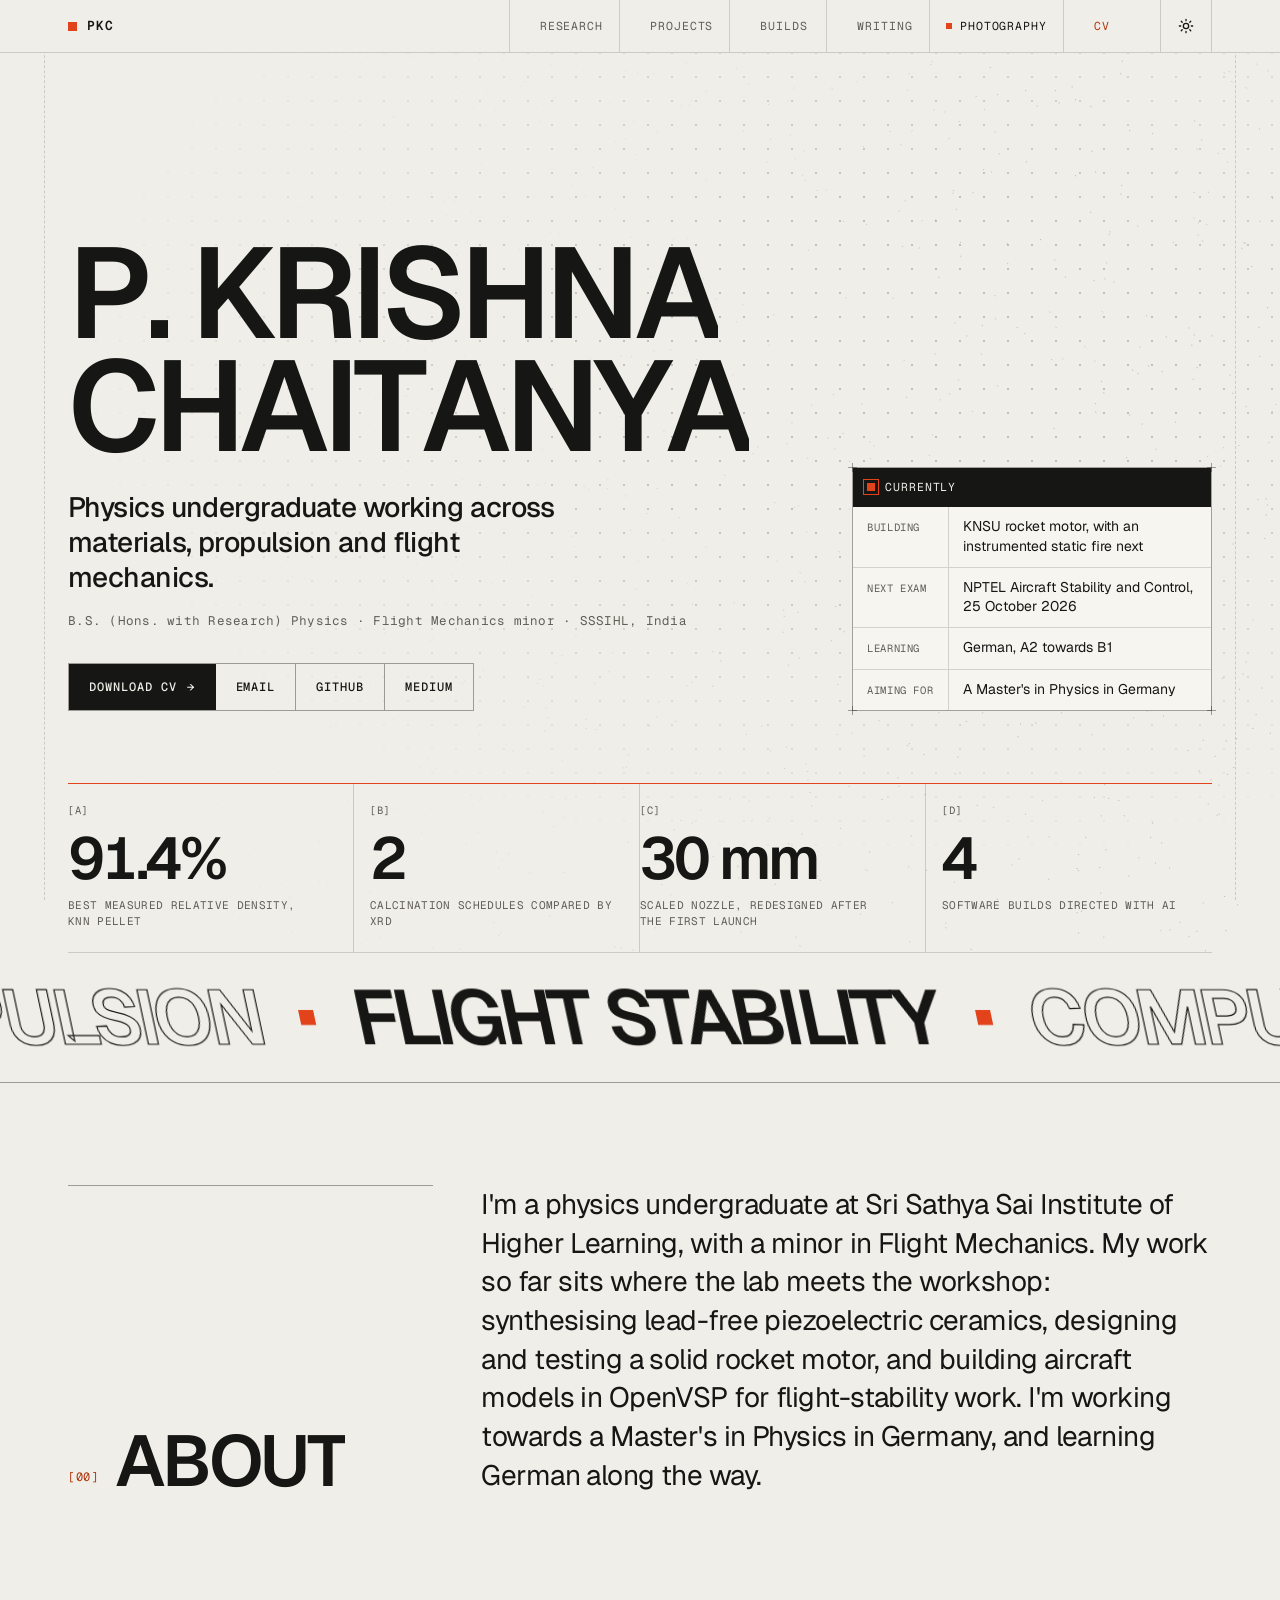
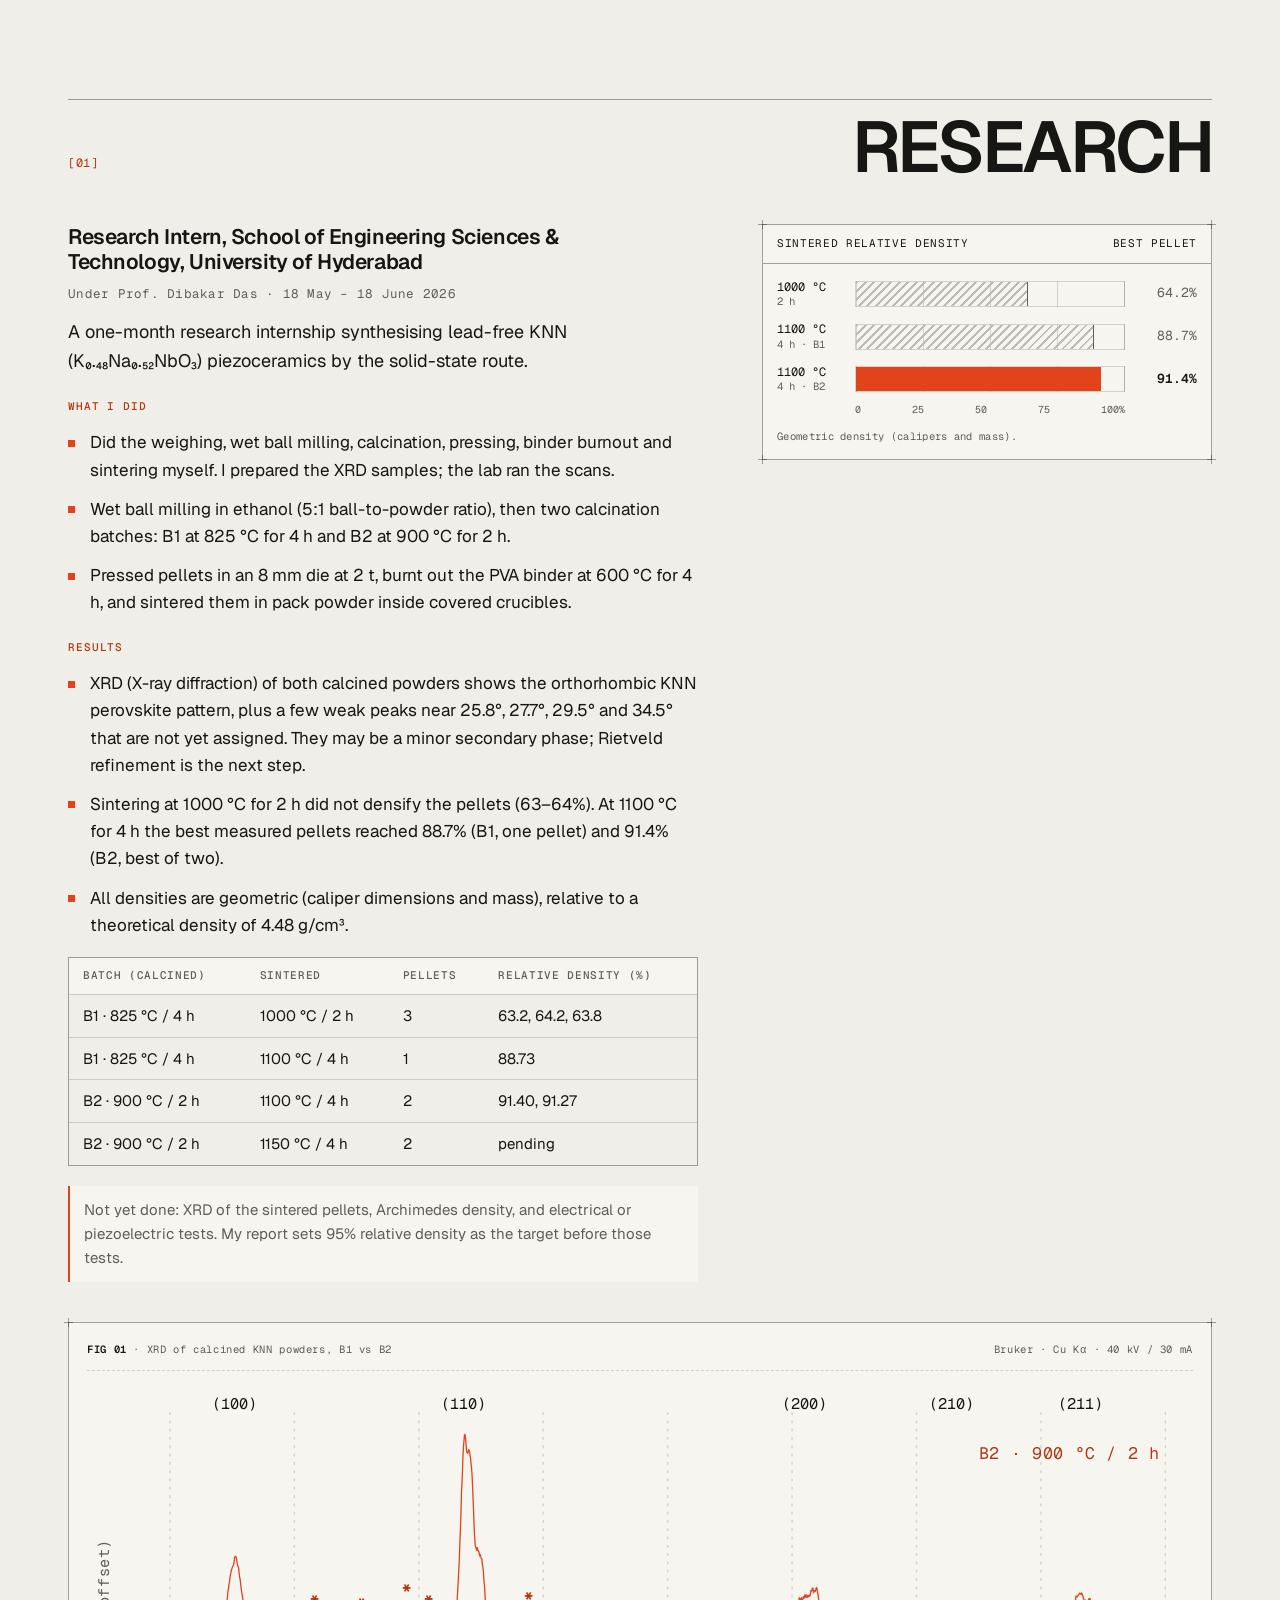
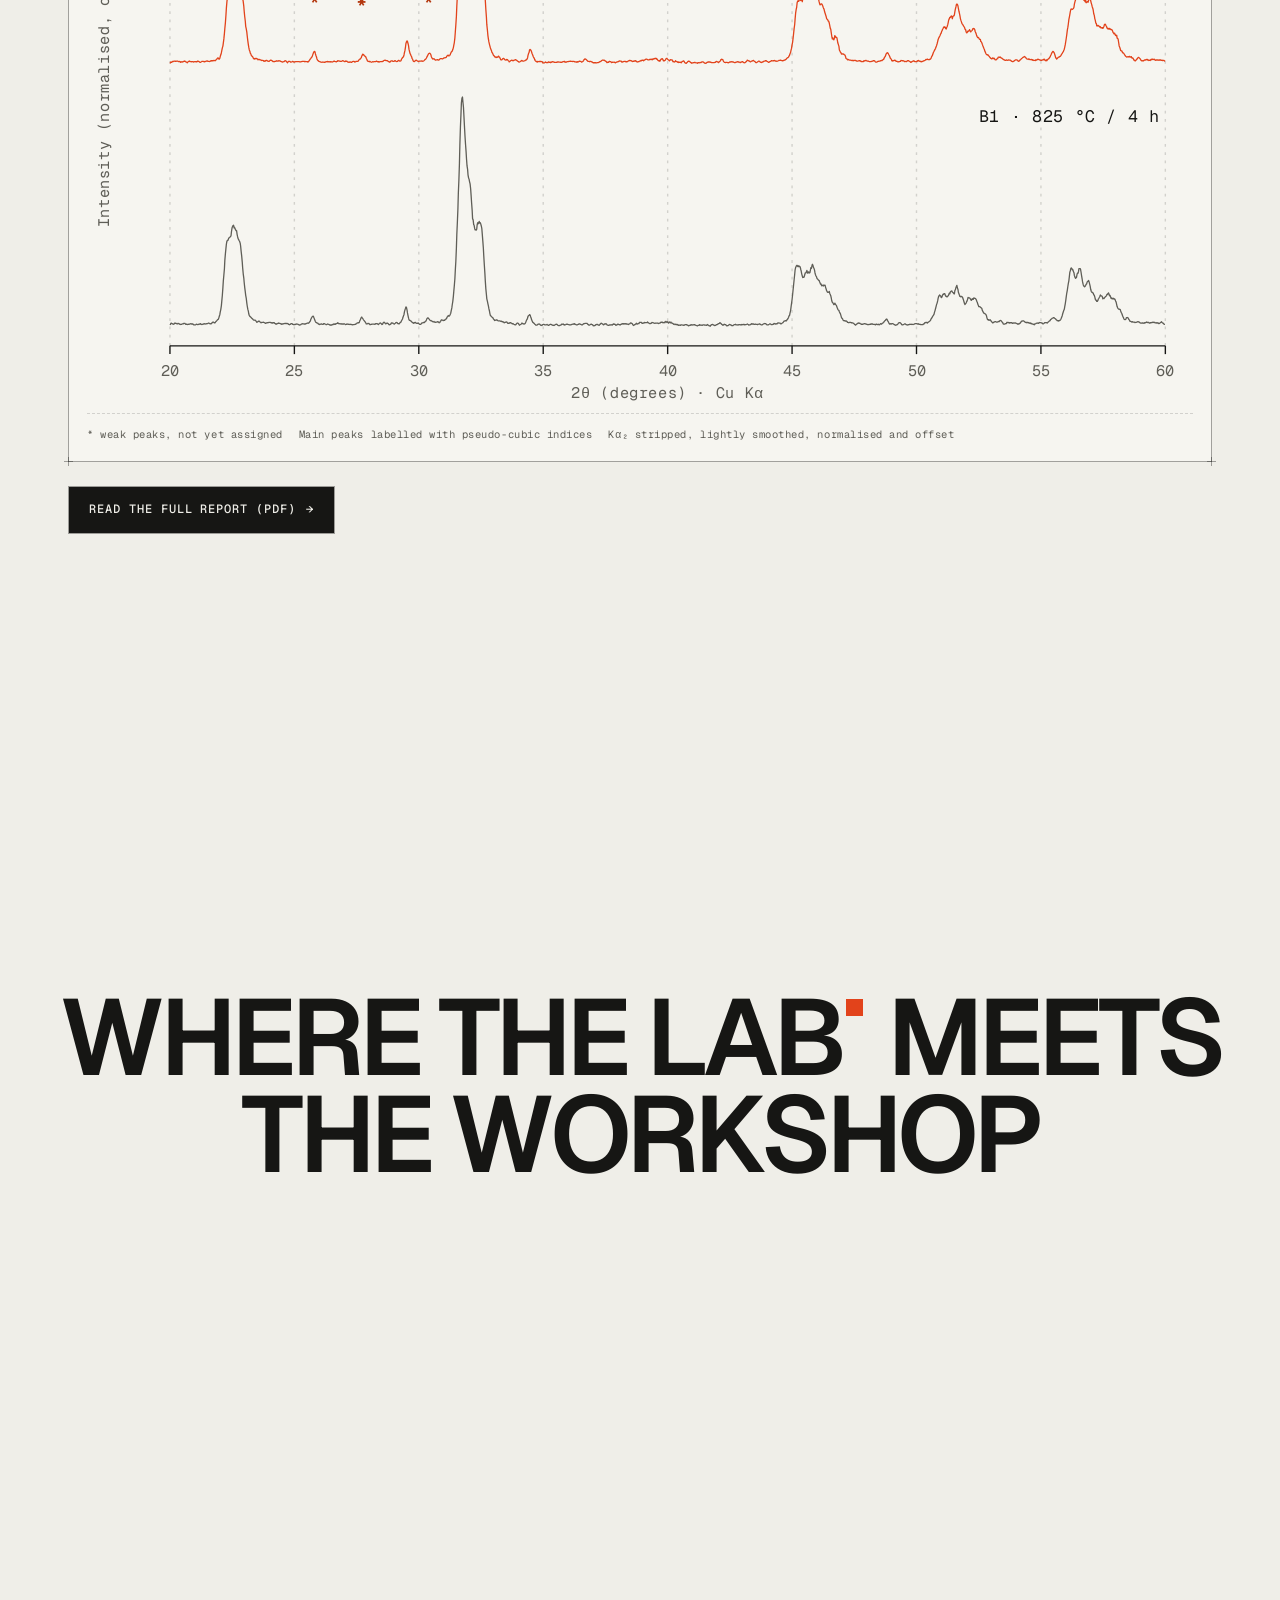
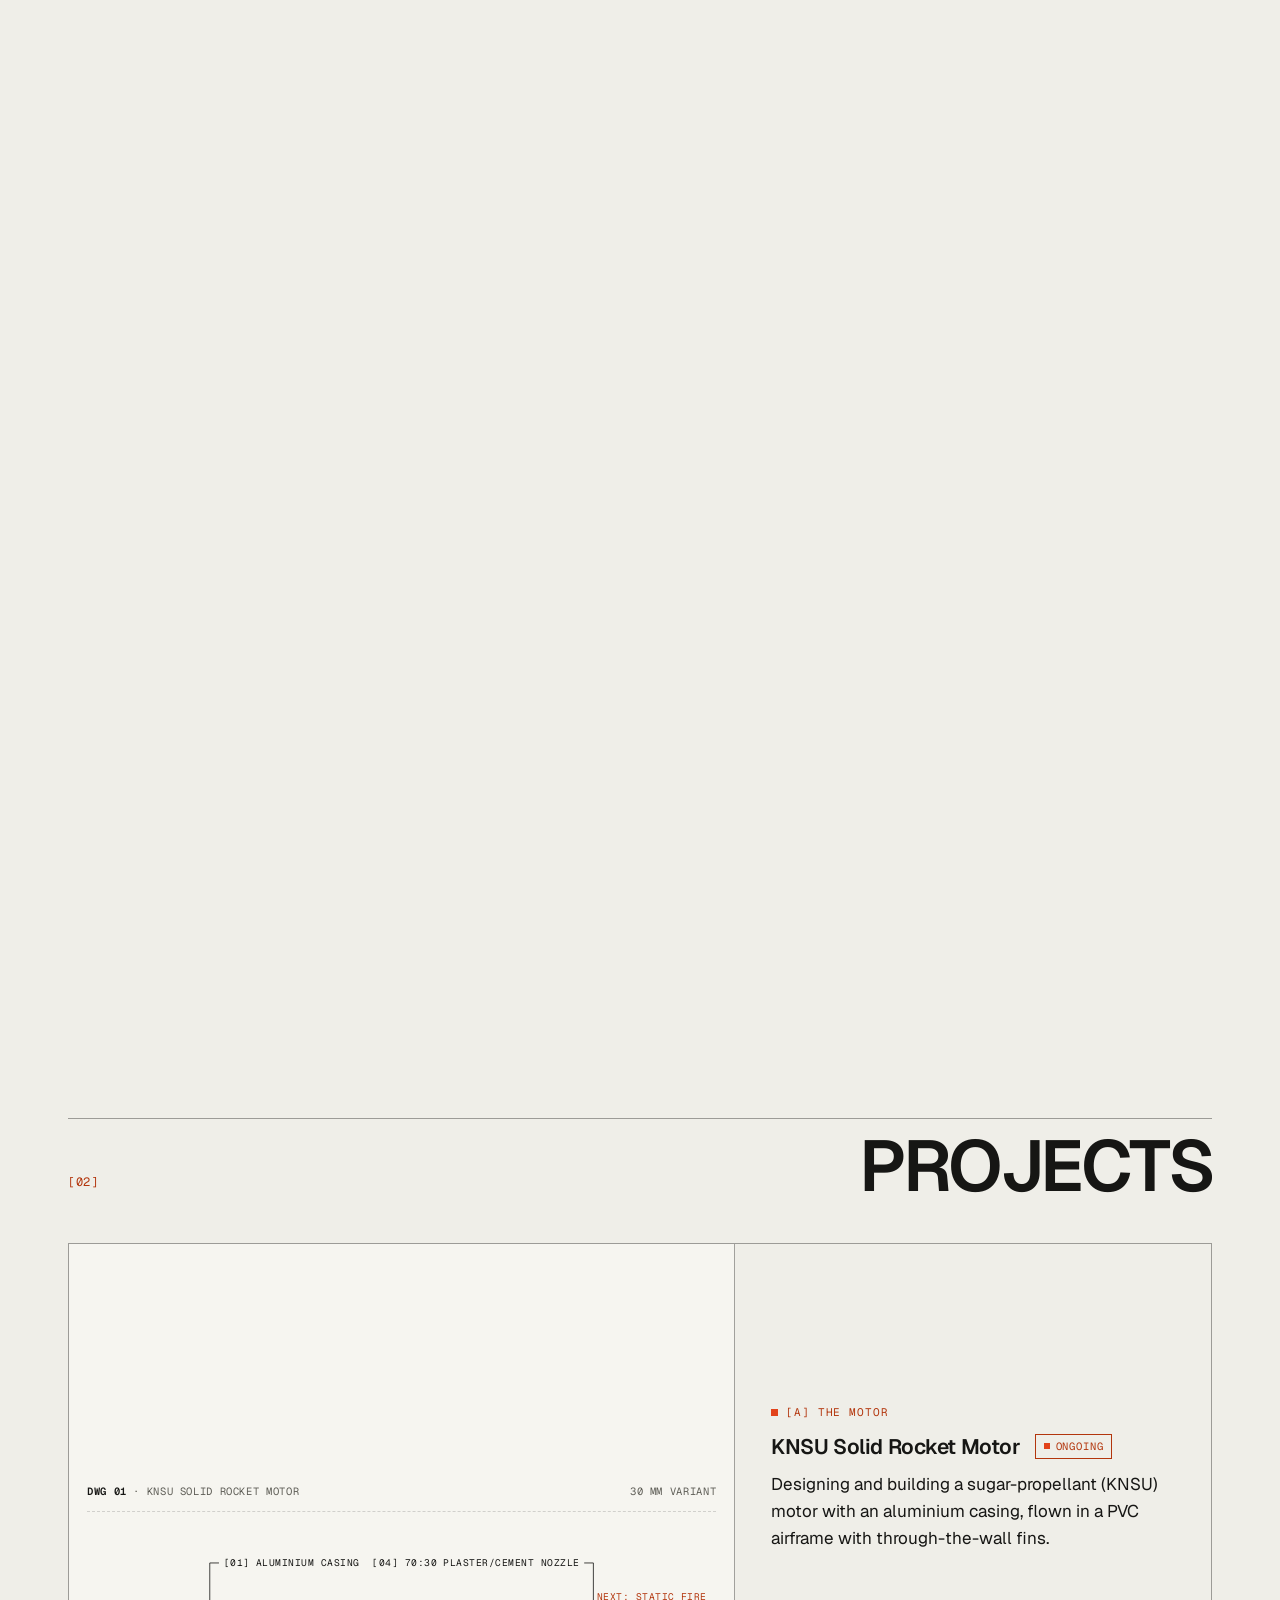
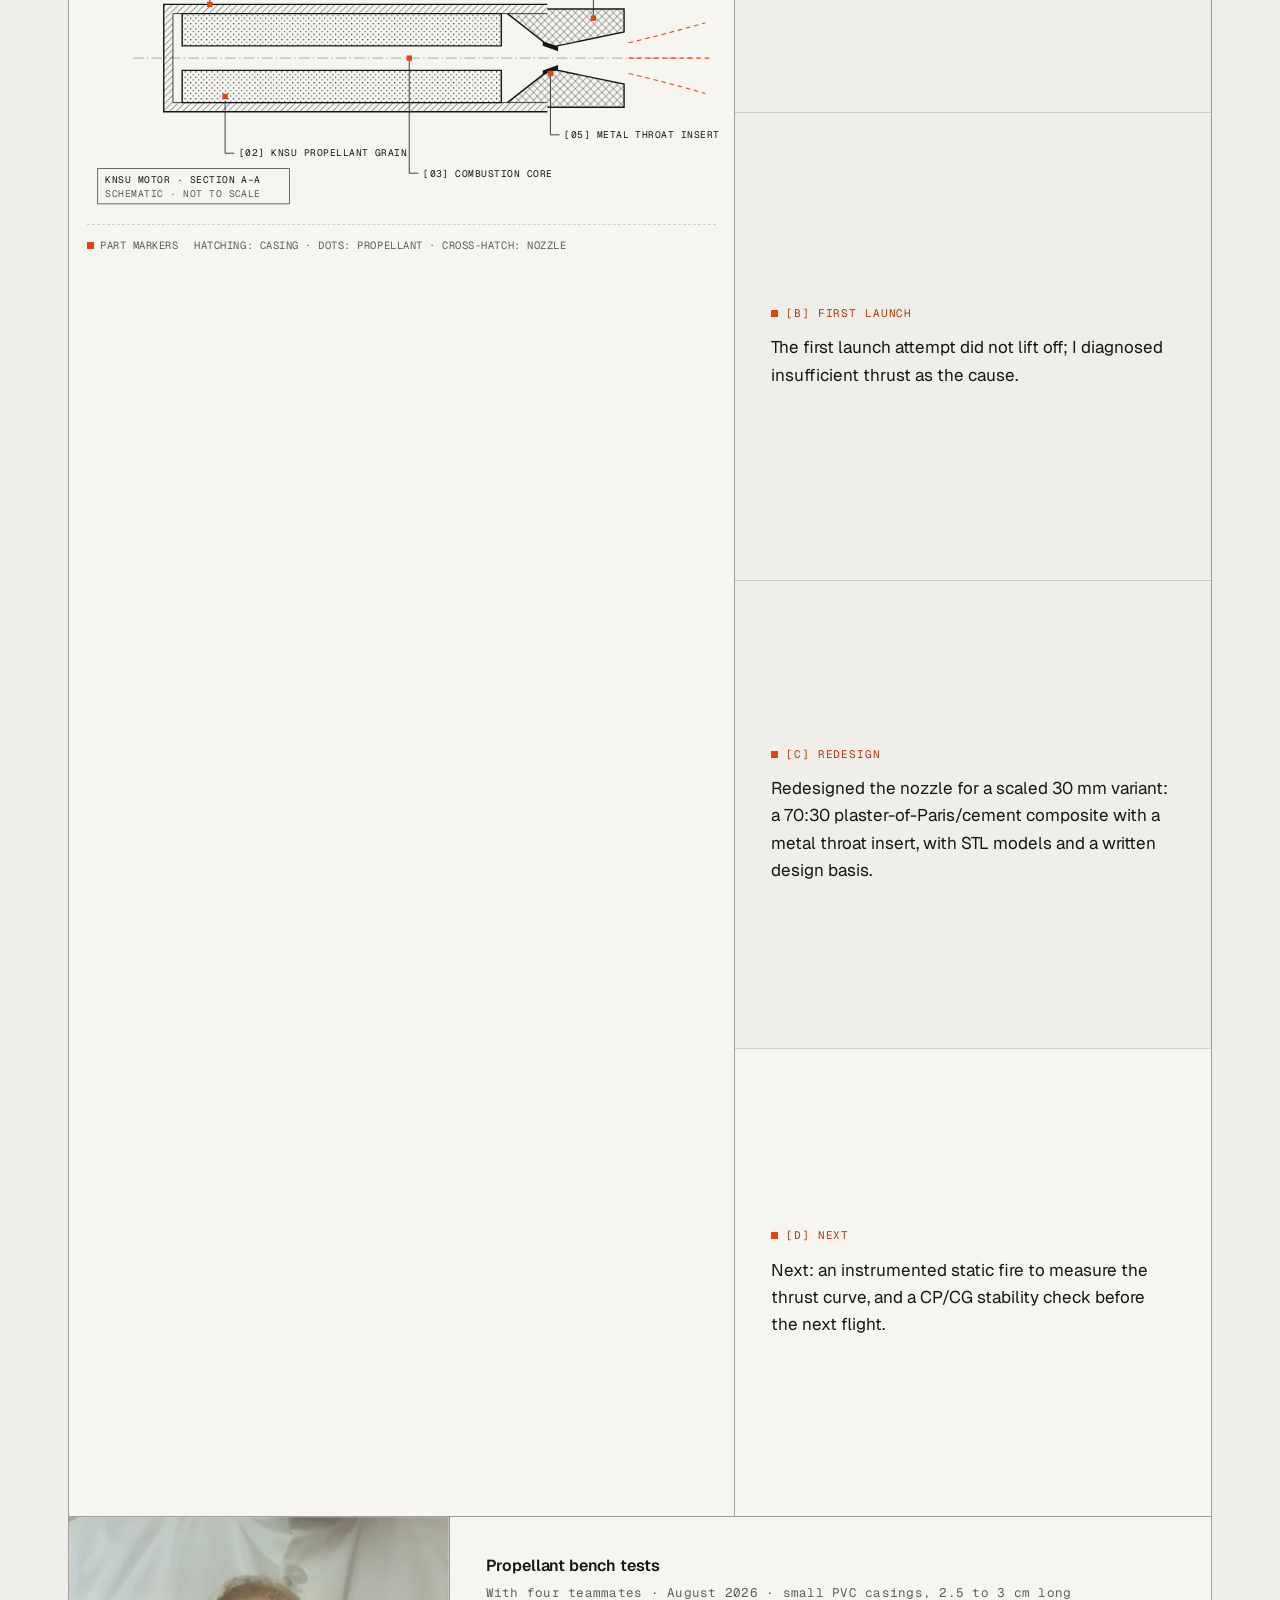
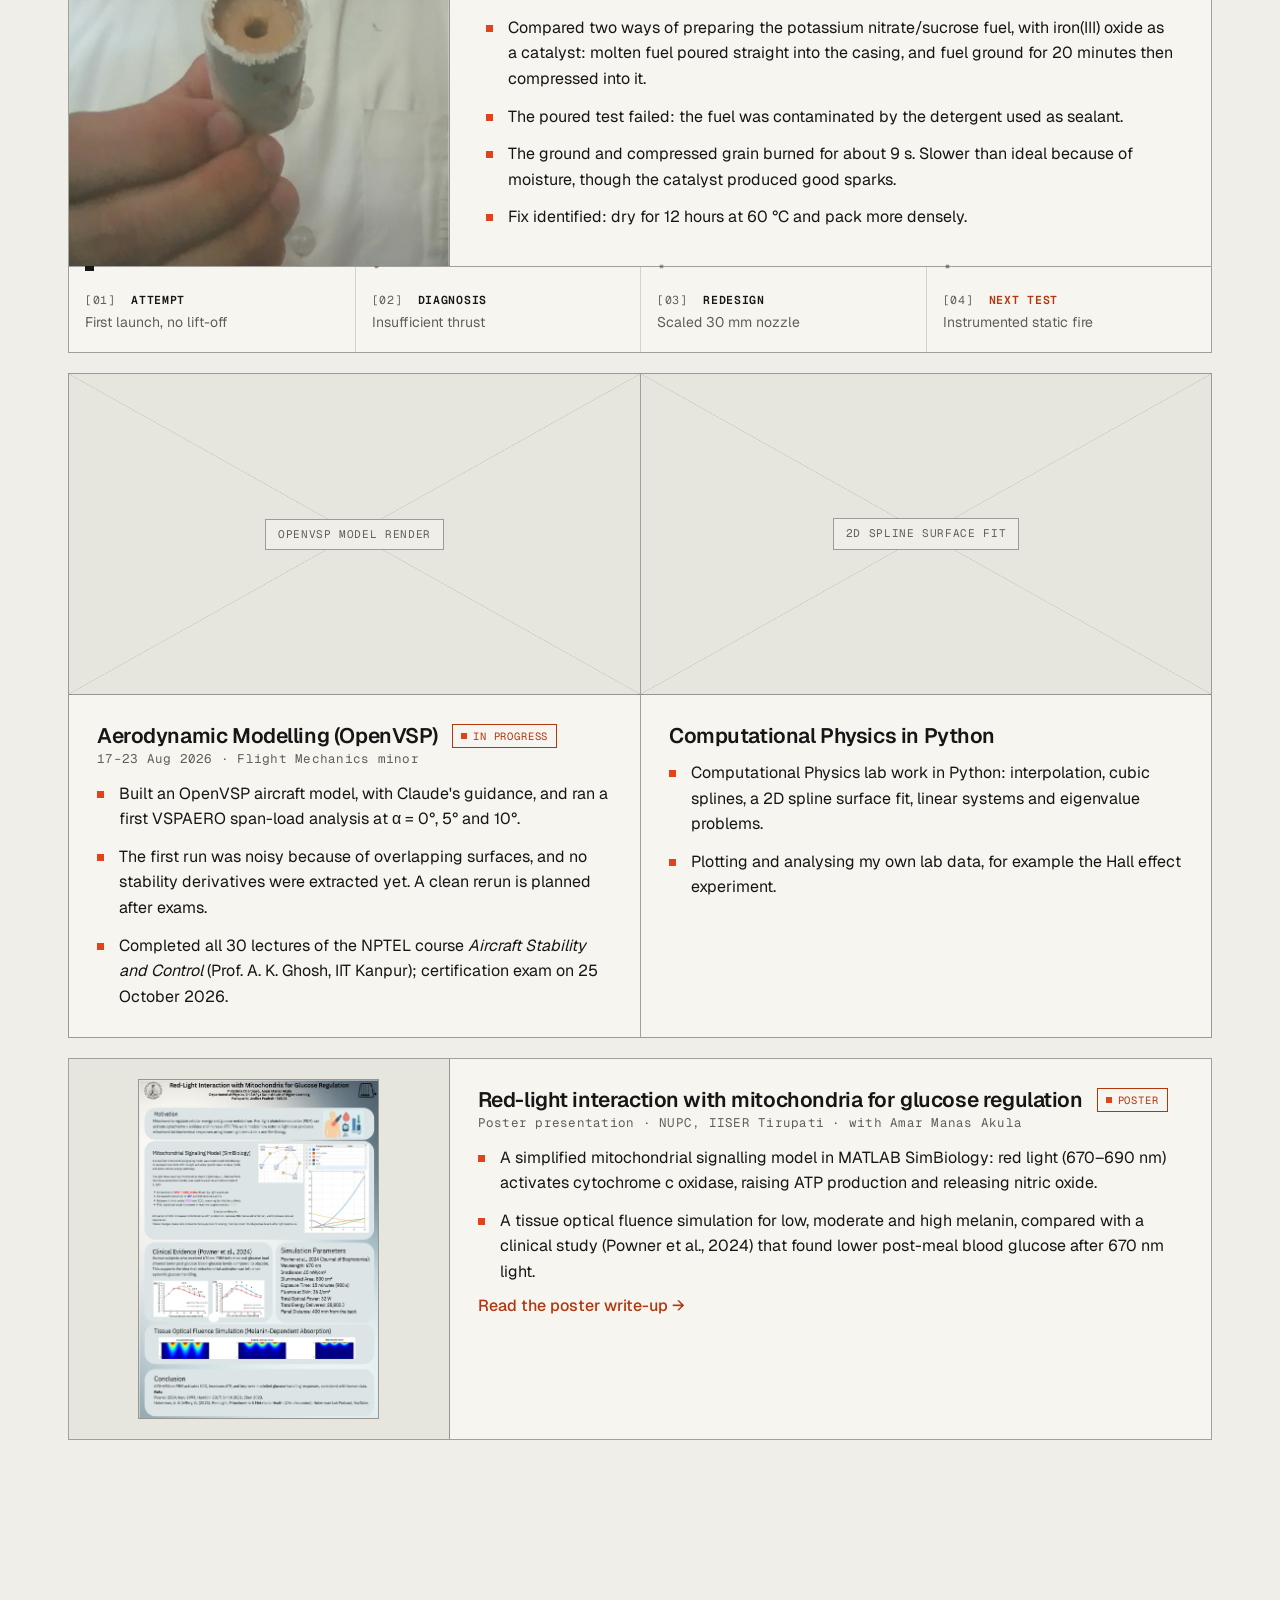
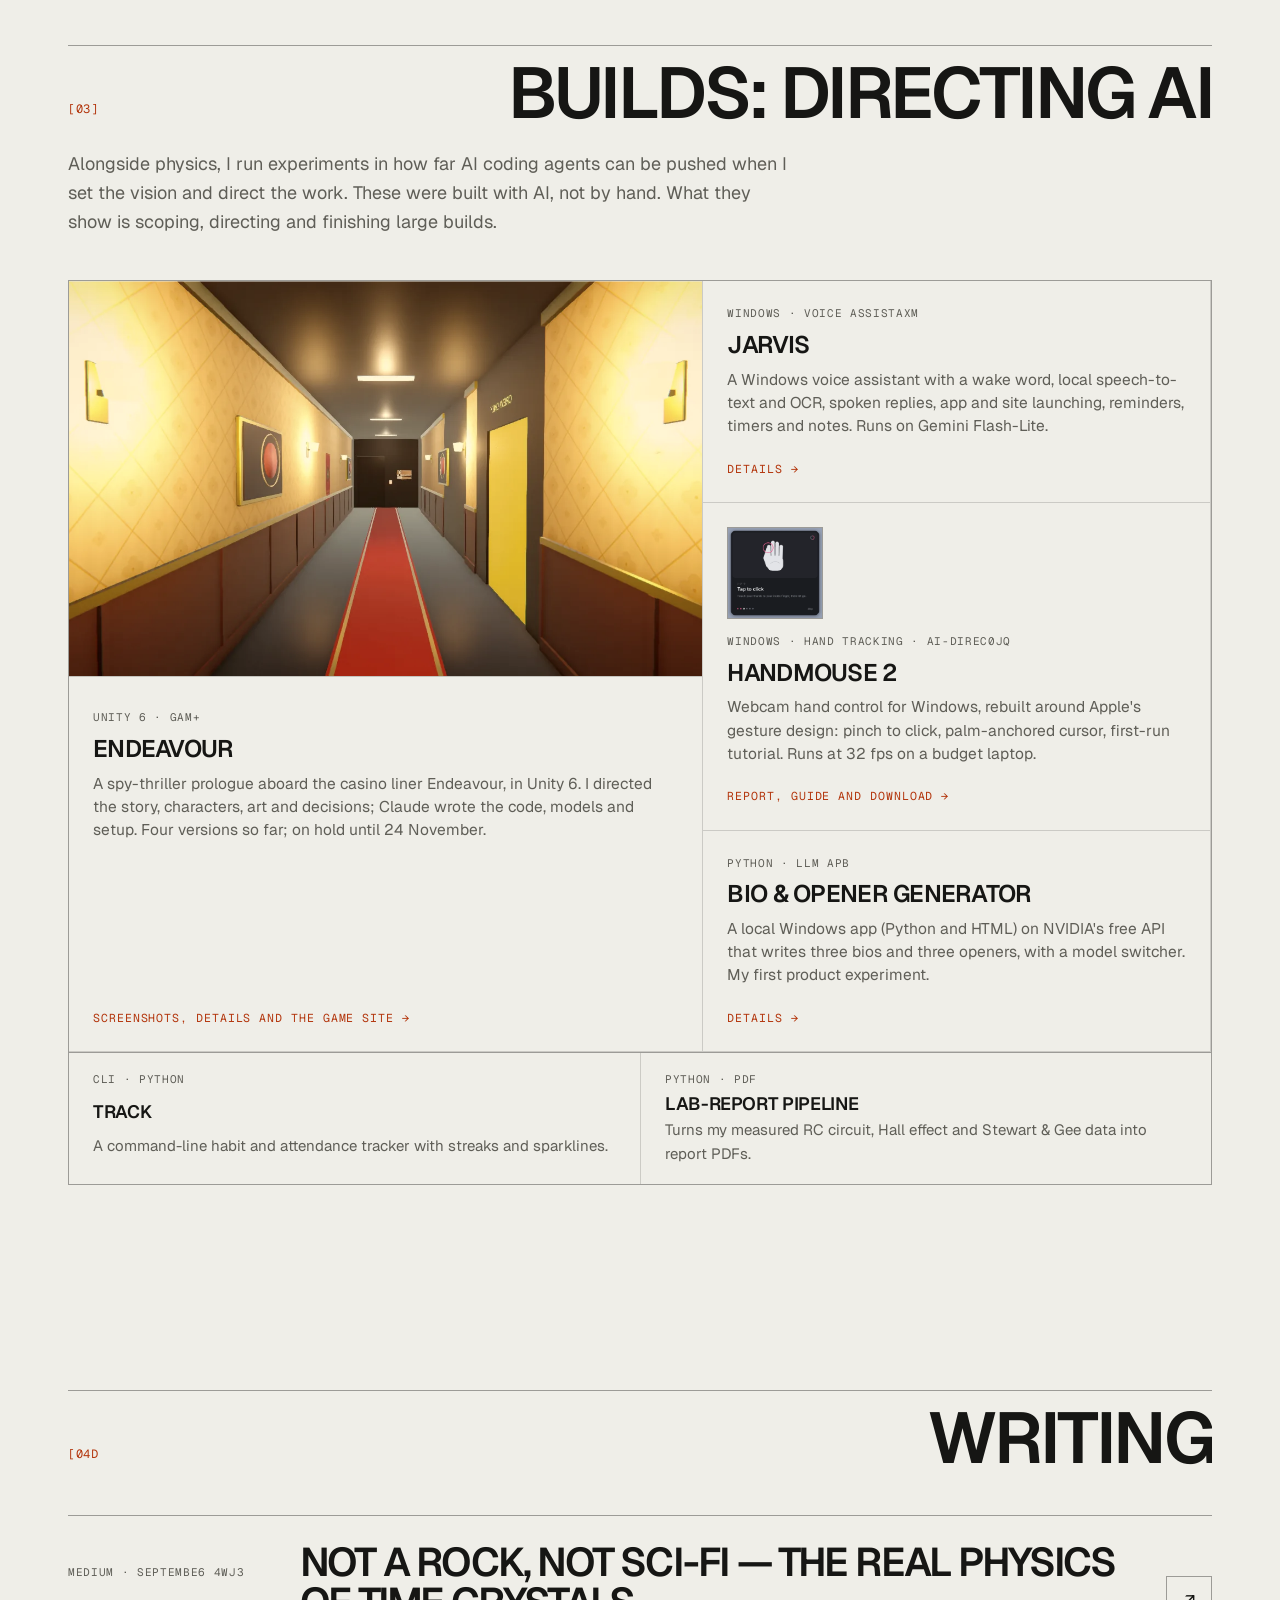
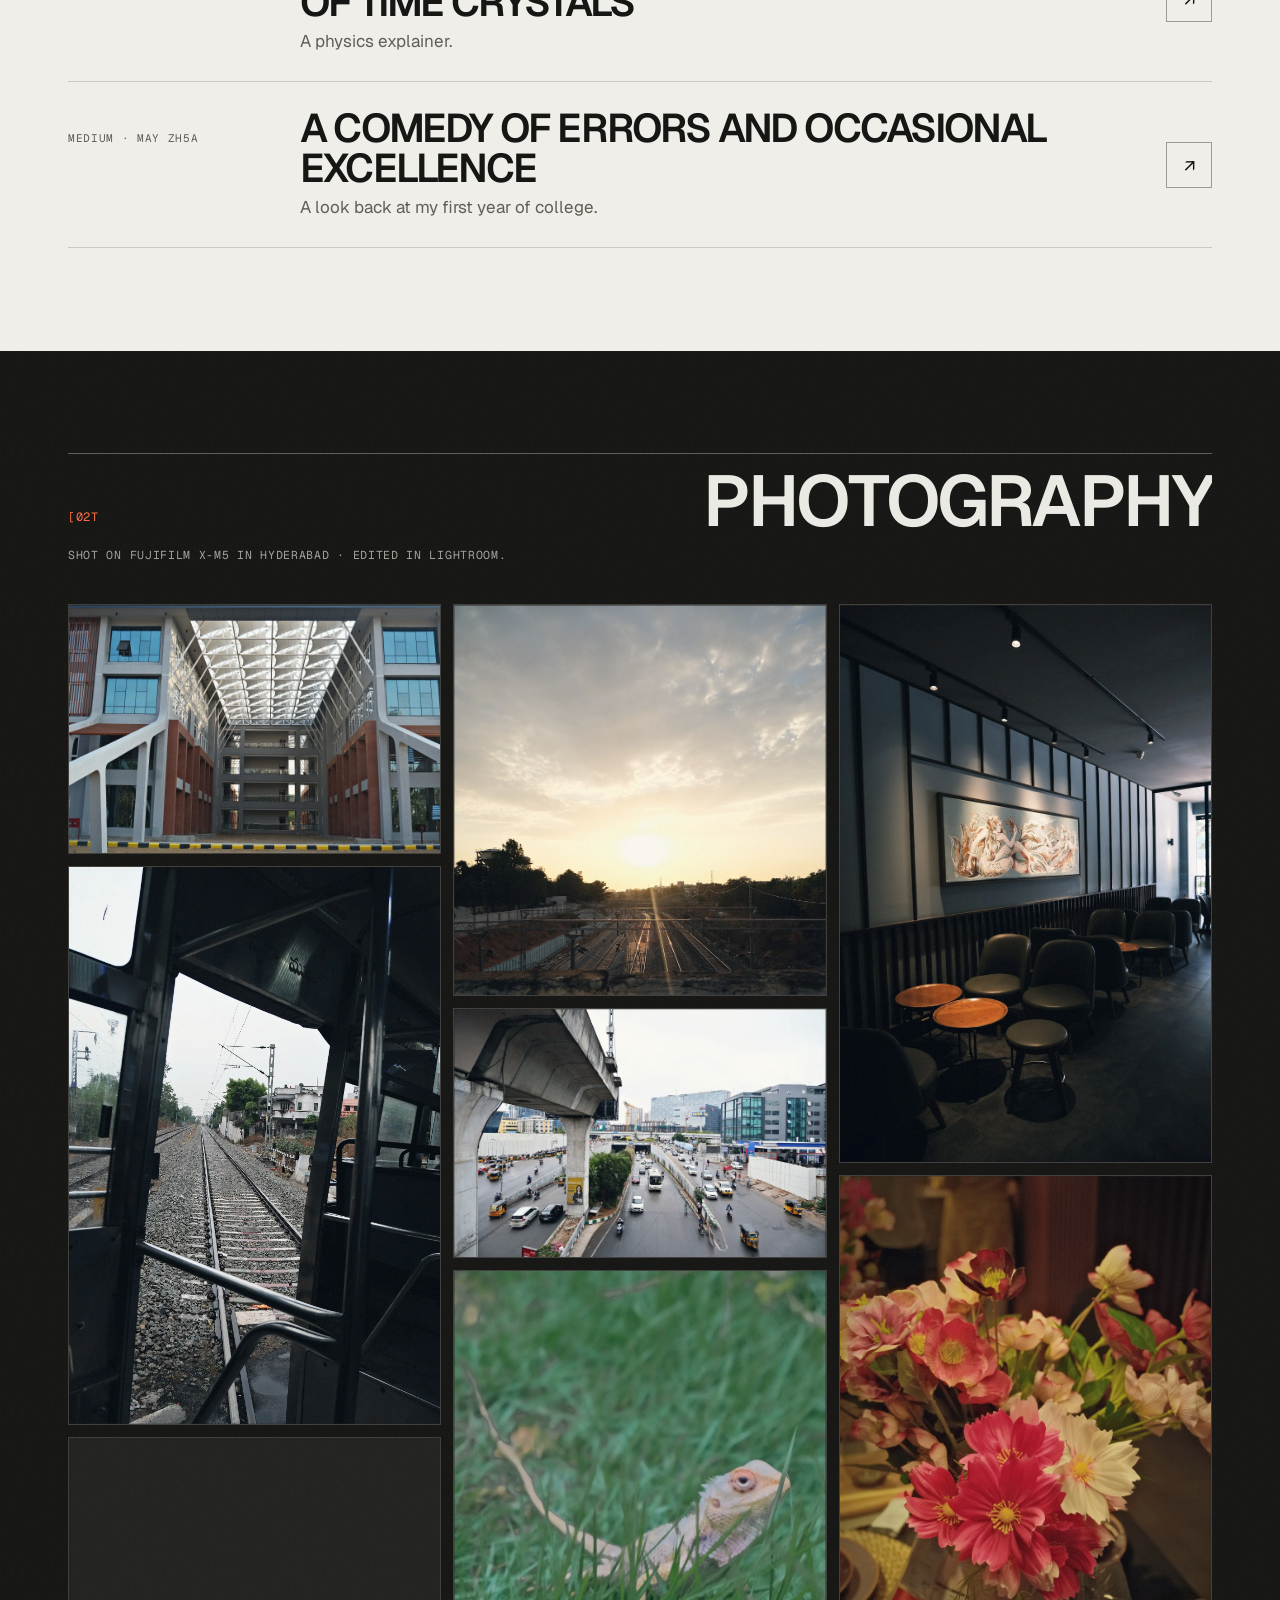
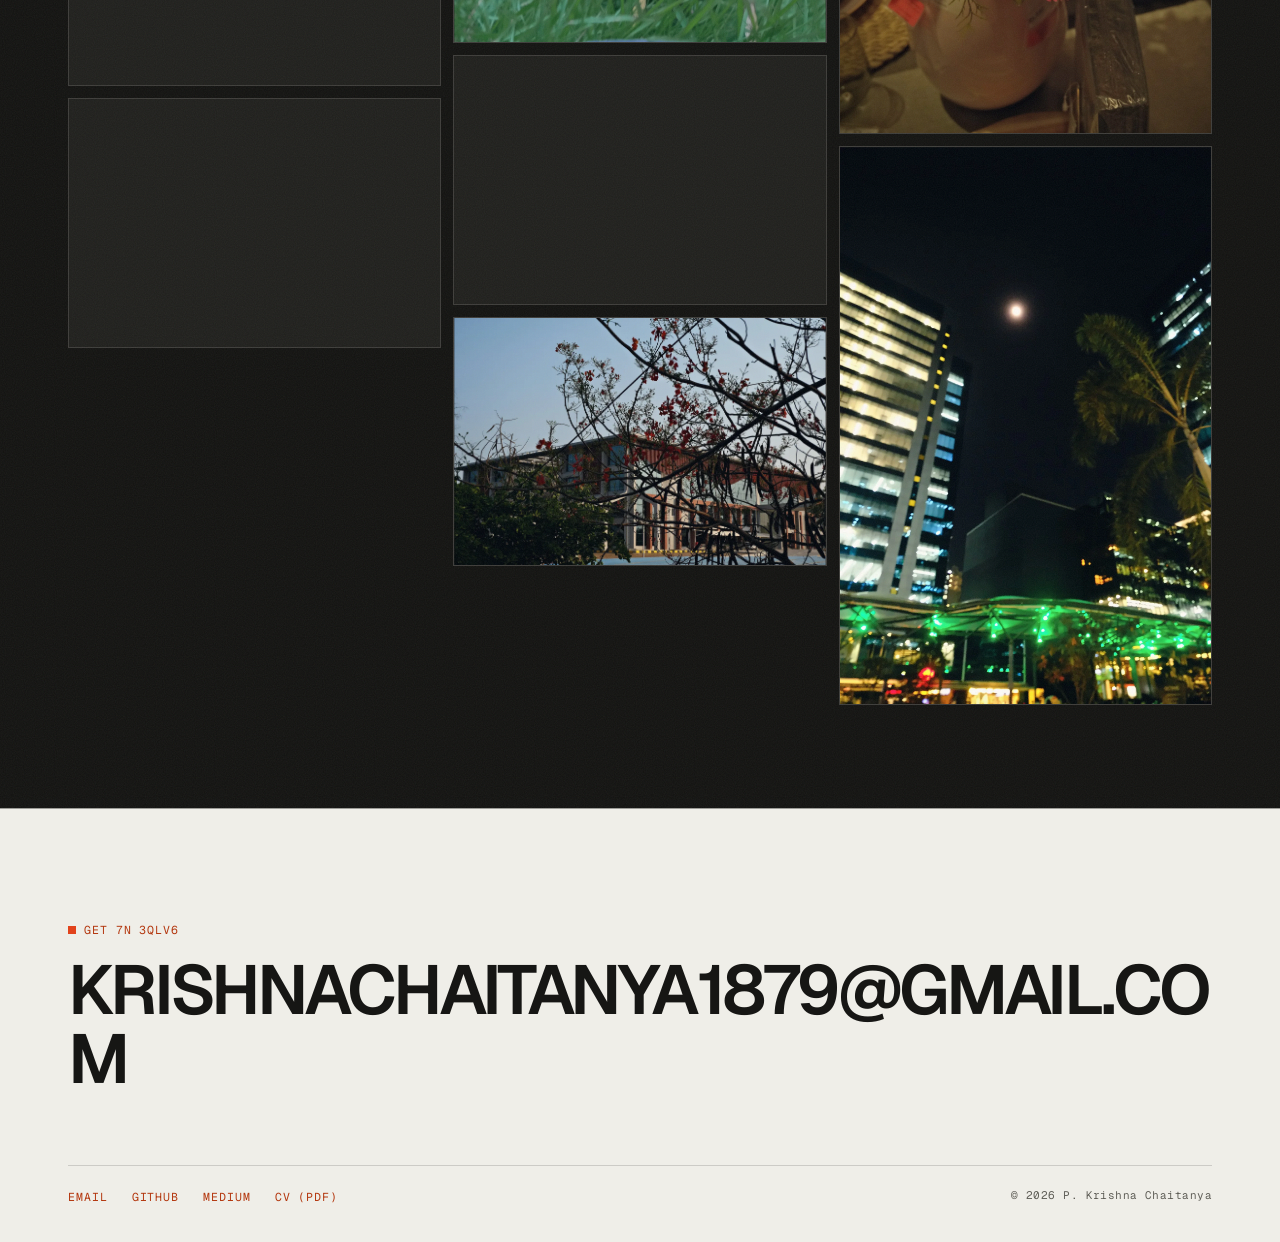
==== commit ab628970: "Act on portfolio review: reconcile XRD claim, degree title, density evidence - XRD: weak extra peaks" ====
--- a/index.html
+++ b/index.html
@@ -51,7 +51,7 @@
         <div class="hero-main">
           <h1>P. Krishna<br>Chaitanya</h1>
           <p class="lede">Physics undergraduate working across materials, propulsion and flight mechanics.</p>
-          <p class="small">B.Sc. (Hons.) Physics with Research · Flight Mechanics minor · SSSIHL, India</p>
+          <p class="small">B.S. (Hons. with Research) Physics · Flight Mechanics minor · SSSIHL, India</p>
           <div class="buttons">
             <a class="btn primary" href="cv/P_Krishna_Chaitanya_CV.pdf">Download CV</a>
             <a class="btn" href="mailto:krishnachaitanya1879@gmail.com">Email</a>
@@ -71,7 +71,7 @@
       </div>
       <div class="wrap">
         <ul class="stats" aria-label="Highlights">
-          <li><span class="num">91.4%</span><span class="lab">best geometric density, KNN pellets</span></li>
+          <li><span class="num">91.4%</span><span class="lab">best measured relative density, KNN pellet</span></li>
           <li><span class="num">2</span><span class="lab">calcination schedules compared by XRD</span></li>
           <li><span class="num">30 mm</span><span class="lab">scaled nozzle, redesigned after the first launch</span></li>
           <li><span class="num">4</span><span class="lab">software builds directed with AI</span></li>
@@ -106,11 +106,22 @@
             </ul>
             <h4 class="mini">Results</h4>
             <ul class="bullets">
-              <li>XRD of both calcined powders shows the main orthorhombic KNN perovskite phase plus a minor K₂Nb₄O₁₁ secondary phase.</li>
-              <li>Sintering at 1000 °C for 2 h did not densify the pellets (63–64%). At 1100 °C for 4 h the best pellets reached 88.7% (B1) and 91.4% (B2).</li>
-              <li>All densities were measured geometrically, from caliper dimensions and mass.</li>
+              <li>XRD (X-ray diffraction) of both calcined powders shows the orthorhombic KNN perovskite pattern, plus a few weak peaks near 25.8°, 27.7°, 29.5° and 34.5° that are not yet assigned. They may be a minor secondary phase; Rietveld refinement is the next step.</li>
+              <li>Sintering at 1000 °C for 2 h did not densify the pellets (63–64%). At 1100 °C for 4 h the best measured pellets reached 88.7% (B1, one pellet) and 91.4% (B2, best of two).</li>
+              <li>All densities are geometric (caliper dimensions and mass), relative to a theoretical density of 4.48 g/cm³.</li>
             </ul>
-            <p class="note">Not yet done: XRD of the sintered pellets, Archimedes density, and electrical or piezoelectric tests, which need above 95% density.</p>
+            <div class="table-scroll prose density-table">
+              <table>
+                <thead><tr><th scope="col">Batch (calcined)</th><th scope="col">Sintered</th><th scope="col">Pellets</th><th scope="col">Relative density (%)</th></tr></thead>
+                <tbody>
+                  <tr><td>B1 · 825 °C / 4 h</td><td>1000 °C / 2 h</td><td>3</td><td>63.2, 64.2, 63.8</td></tr>
+                  <tr><td>B1 · 825 °C / 4 h</td><td>1100 °C / 4 h</td><td>1</td><td>88.73</td></tr>
+                  <tr><td>B2 · 900 °C / 2 h</td><td>1100 °C / 4 h</td><td>2</td><td>91.40, 91.27</td></tr>
+                  <tr><td>B2 · 900 °C / 2 h</td><td>1150 °C / 4 h</td><td>2</td><td>pending</td></tr>
+                </tbody>
+              </table>
+            </div>
+            <p class="note">Not yet done: XRD of the sintered pellets, Archimedes density, and electrical or piezoelectric tests. My report sets 95% relative density as the target before those tests.</p>
           </div>
 
           <div class="research-side">
@@ -159,7 +170,7 @@
               <text class="axl" x="420" y="448" text-anchor="middle">2θ (degrees) · Cu Kα</text>
               <text class="axl" x="16" y="220" text-anchor="middle" transform="rotate(-90 16 220)">Intensity (normalised, offset)</text>
             </svg>
-          <p class="drawing-legend"><span>* minor K₂Nb₄O₁₁ secondary-phase peaks</span><span>Main peaks labelled with pseudo-cubic indices</span><span>Kα₂ stripped, lightly smoothed, normalised and offset</span></p>
+          <p class="drawing-legend"><span>* weak peaks, not yet assigned</span><span>Main peaks labelled with pseudo-cubic indices</span><span>Kα₂ stripped, lightly smoothed, normalised and offset</span></p>
         </figure>
 
         <div class="buttons report-link">
--- a/assets/css/style.css
+++ b/assets/css/style.css
@@ -671,3 +671,4 @@
 }
 .page-hero h1.long-title { font-size: clamp(30px, 6.4vw, 84px); overflow-wrap: normal; hyphens: manual; }
 .report-link { margin-top: 24px; }
+.density-table { margin-top: 18px; max-width: none; }
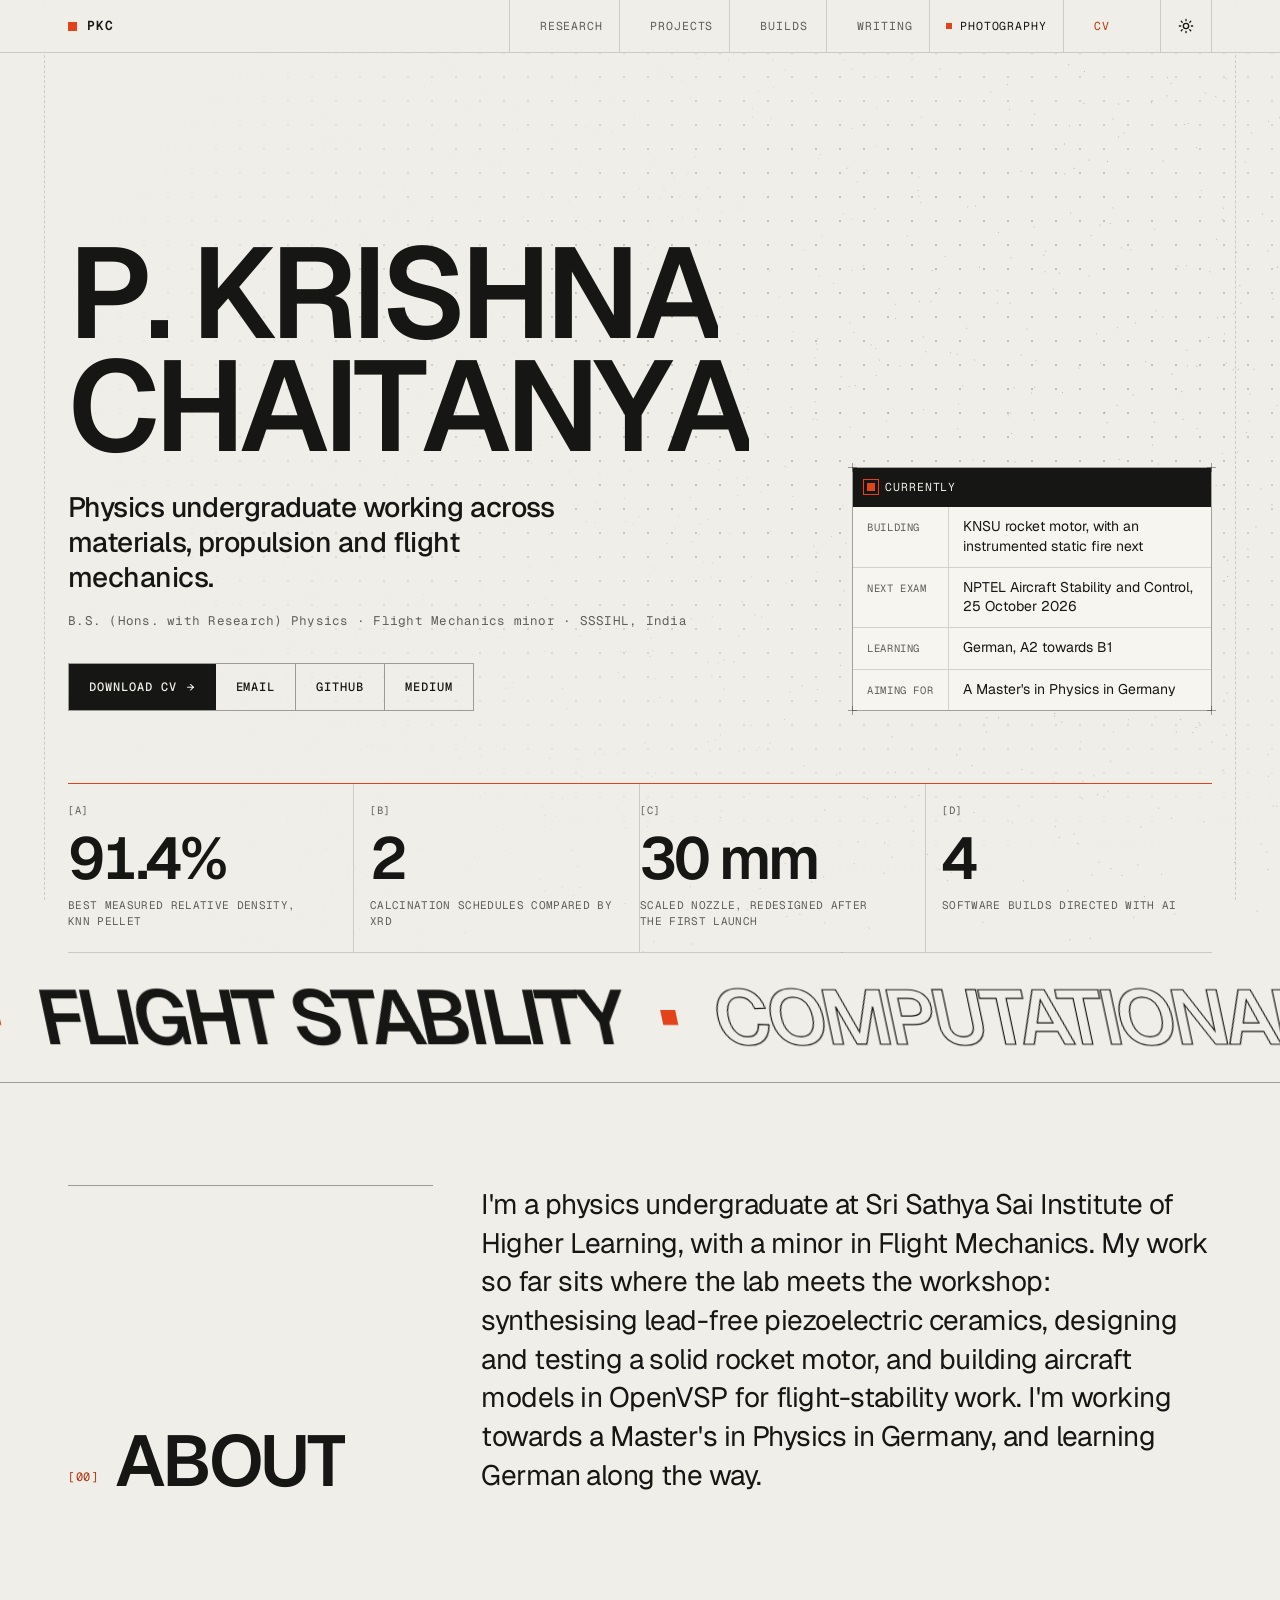
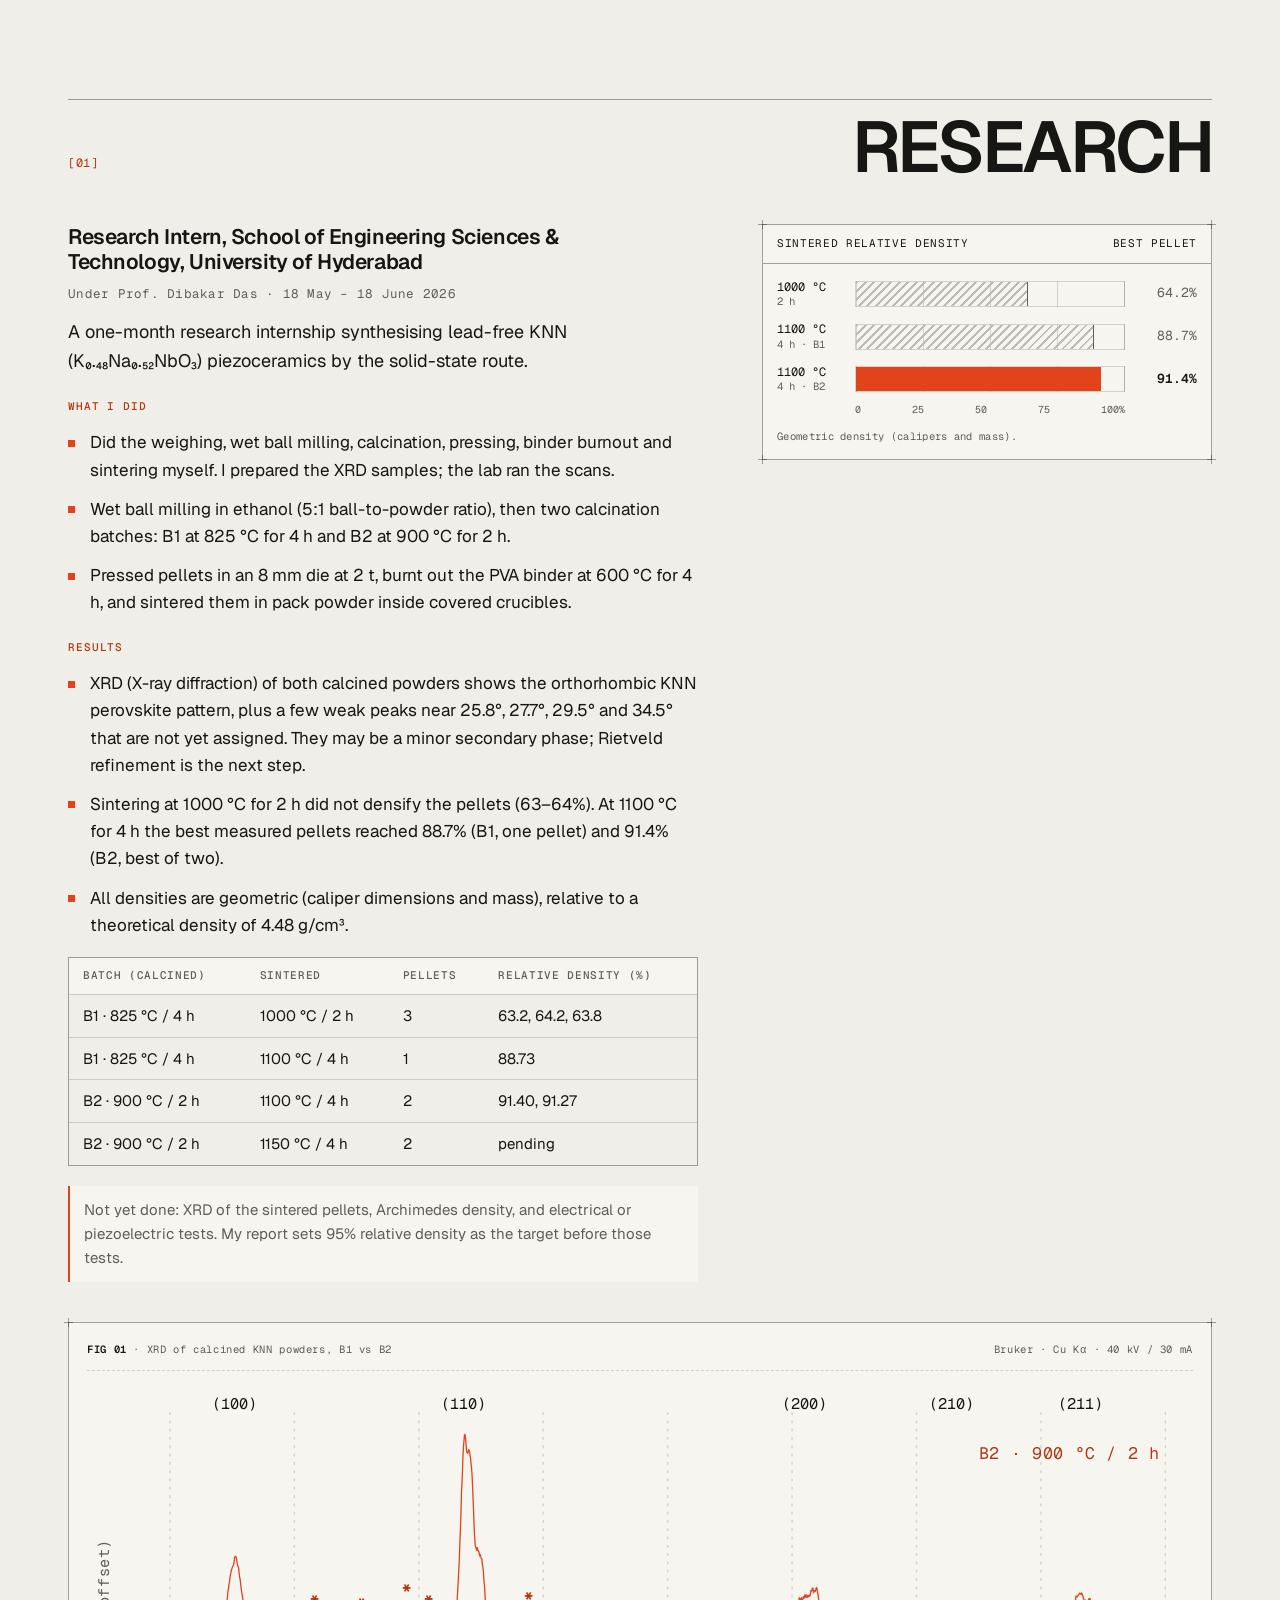
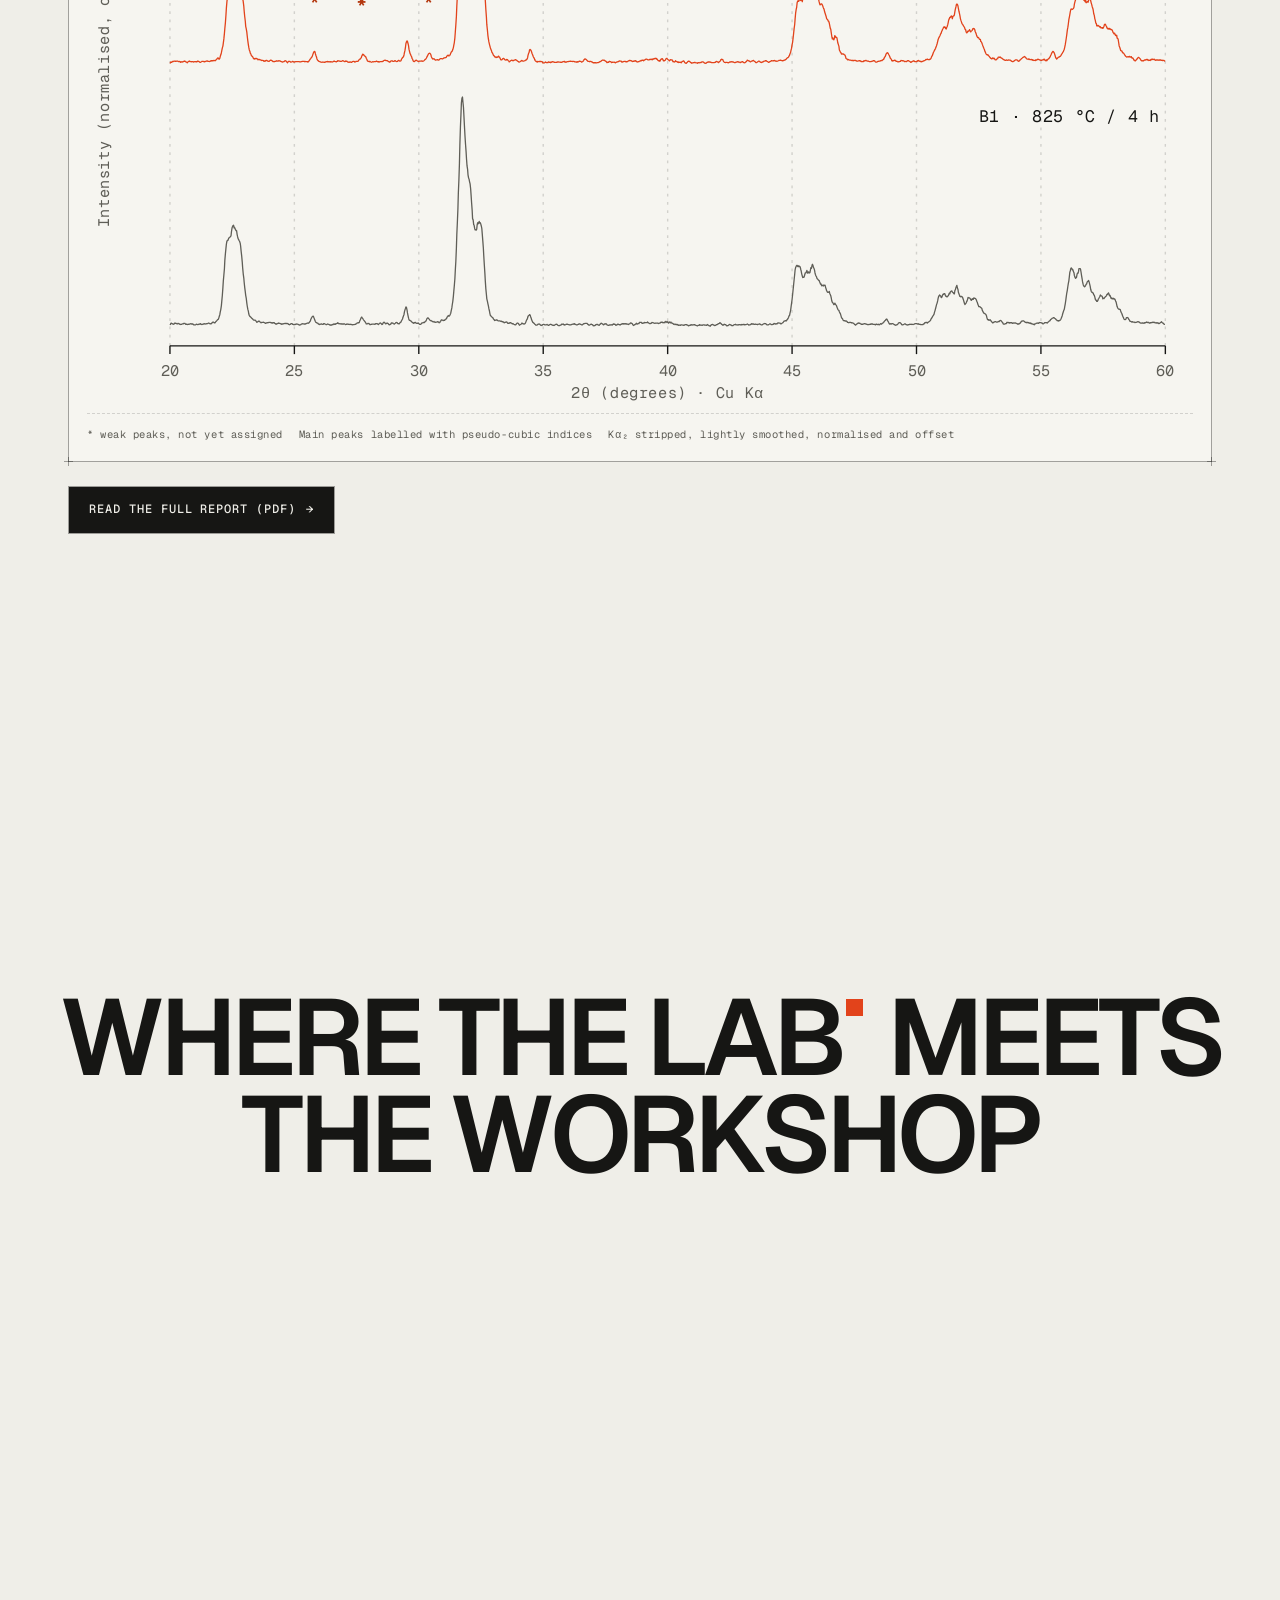
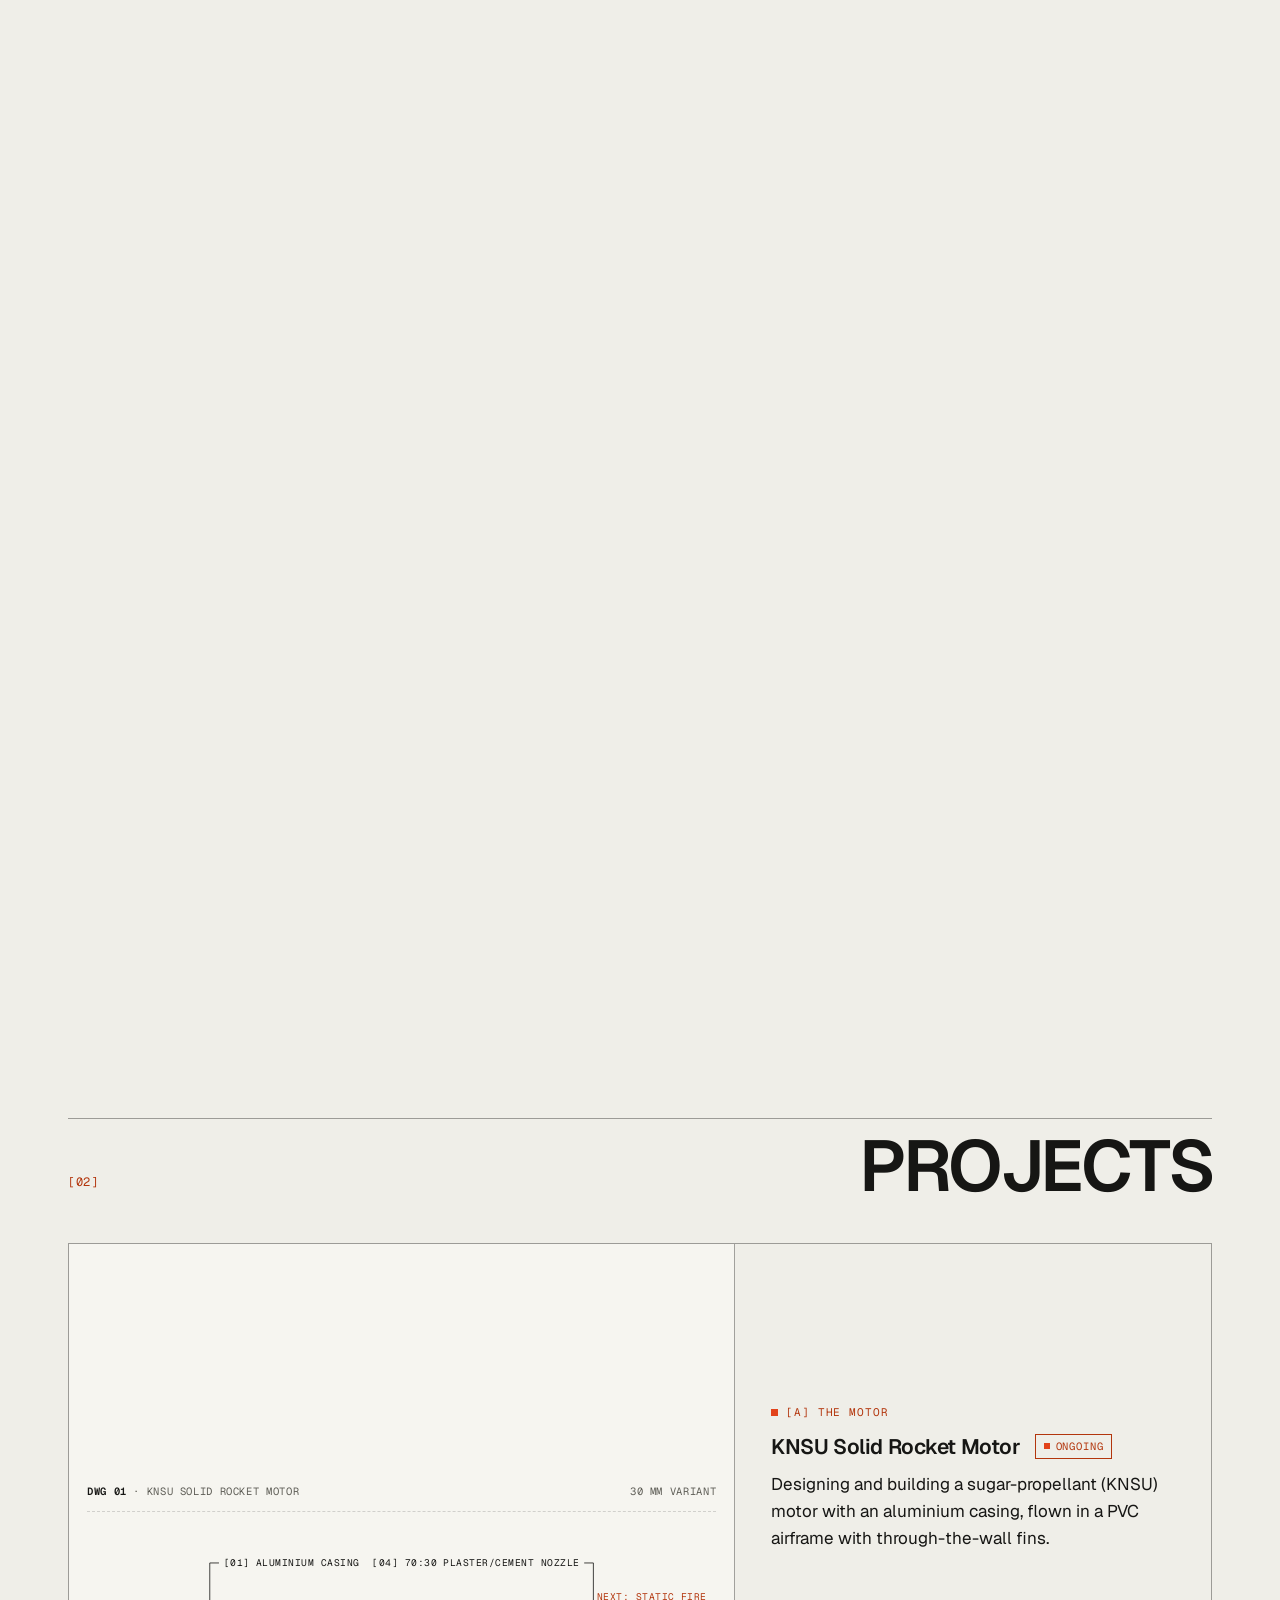
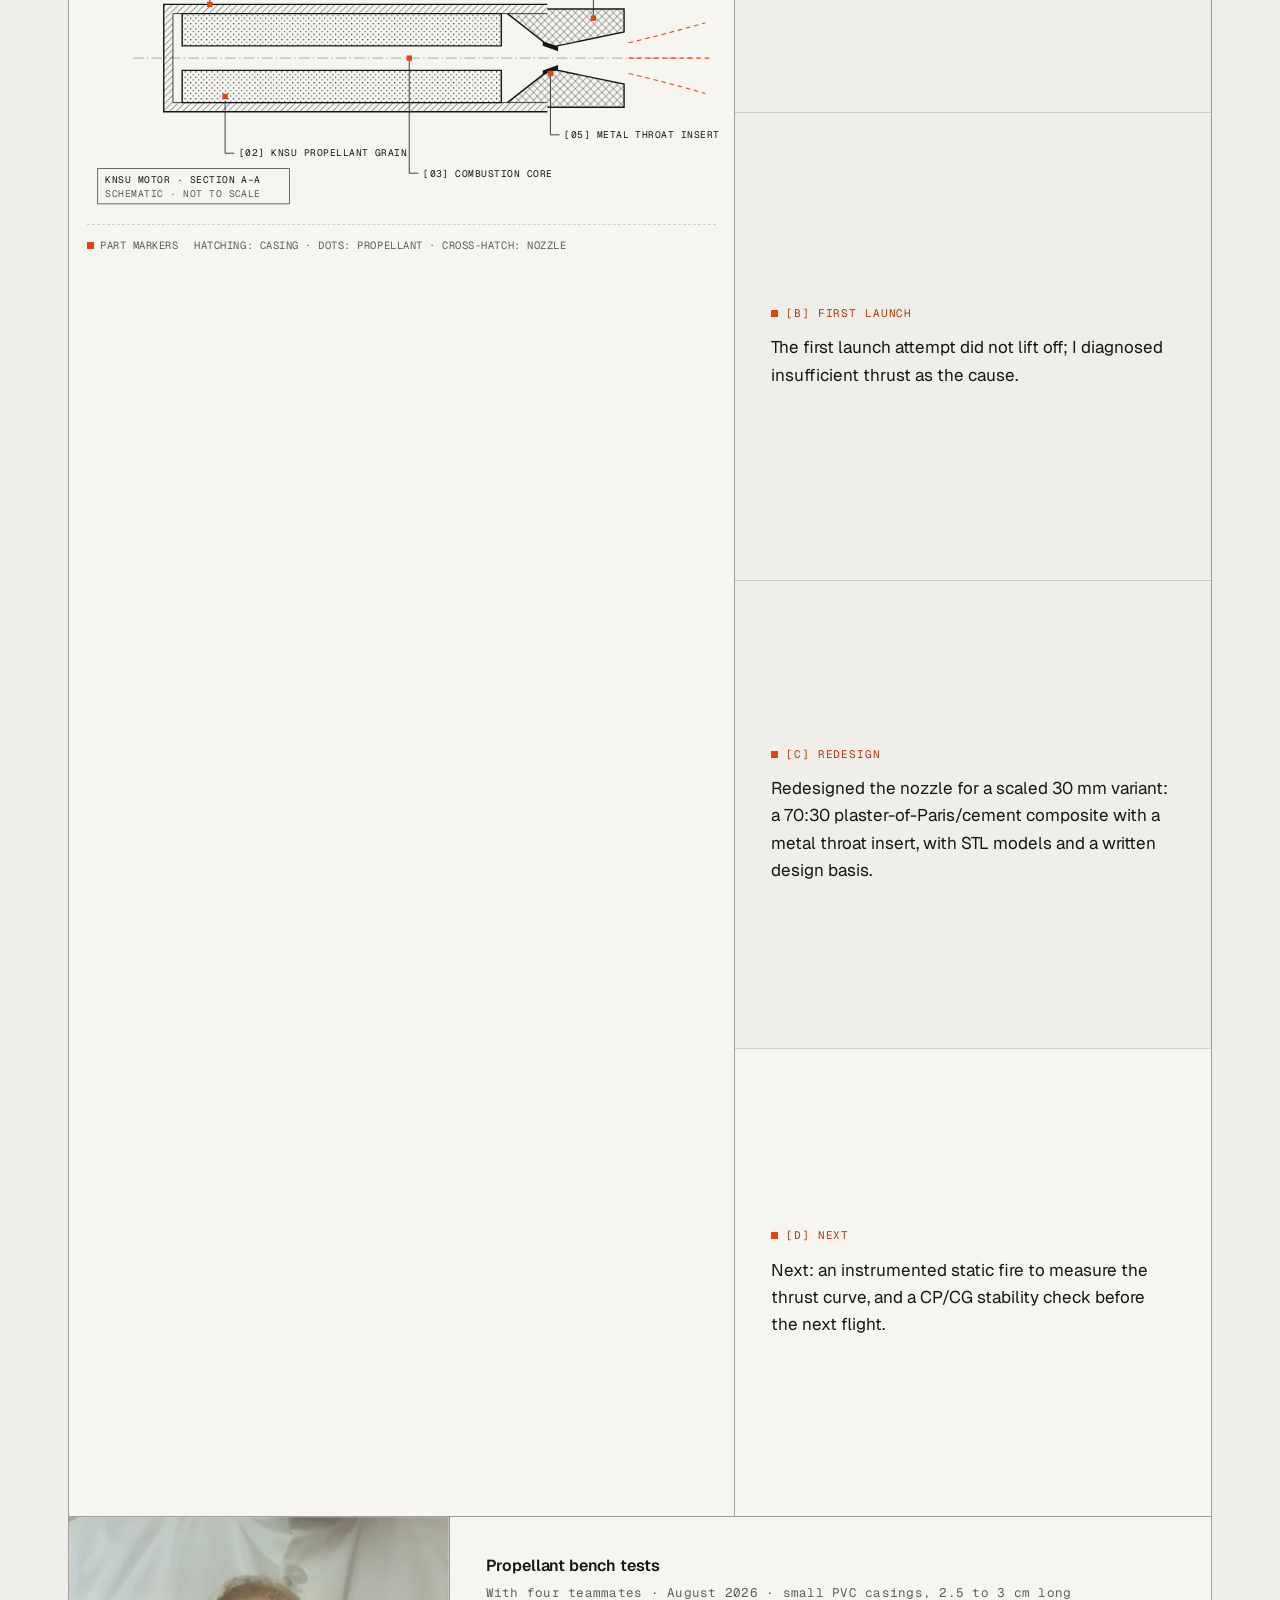
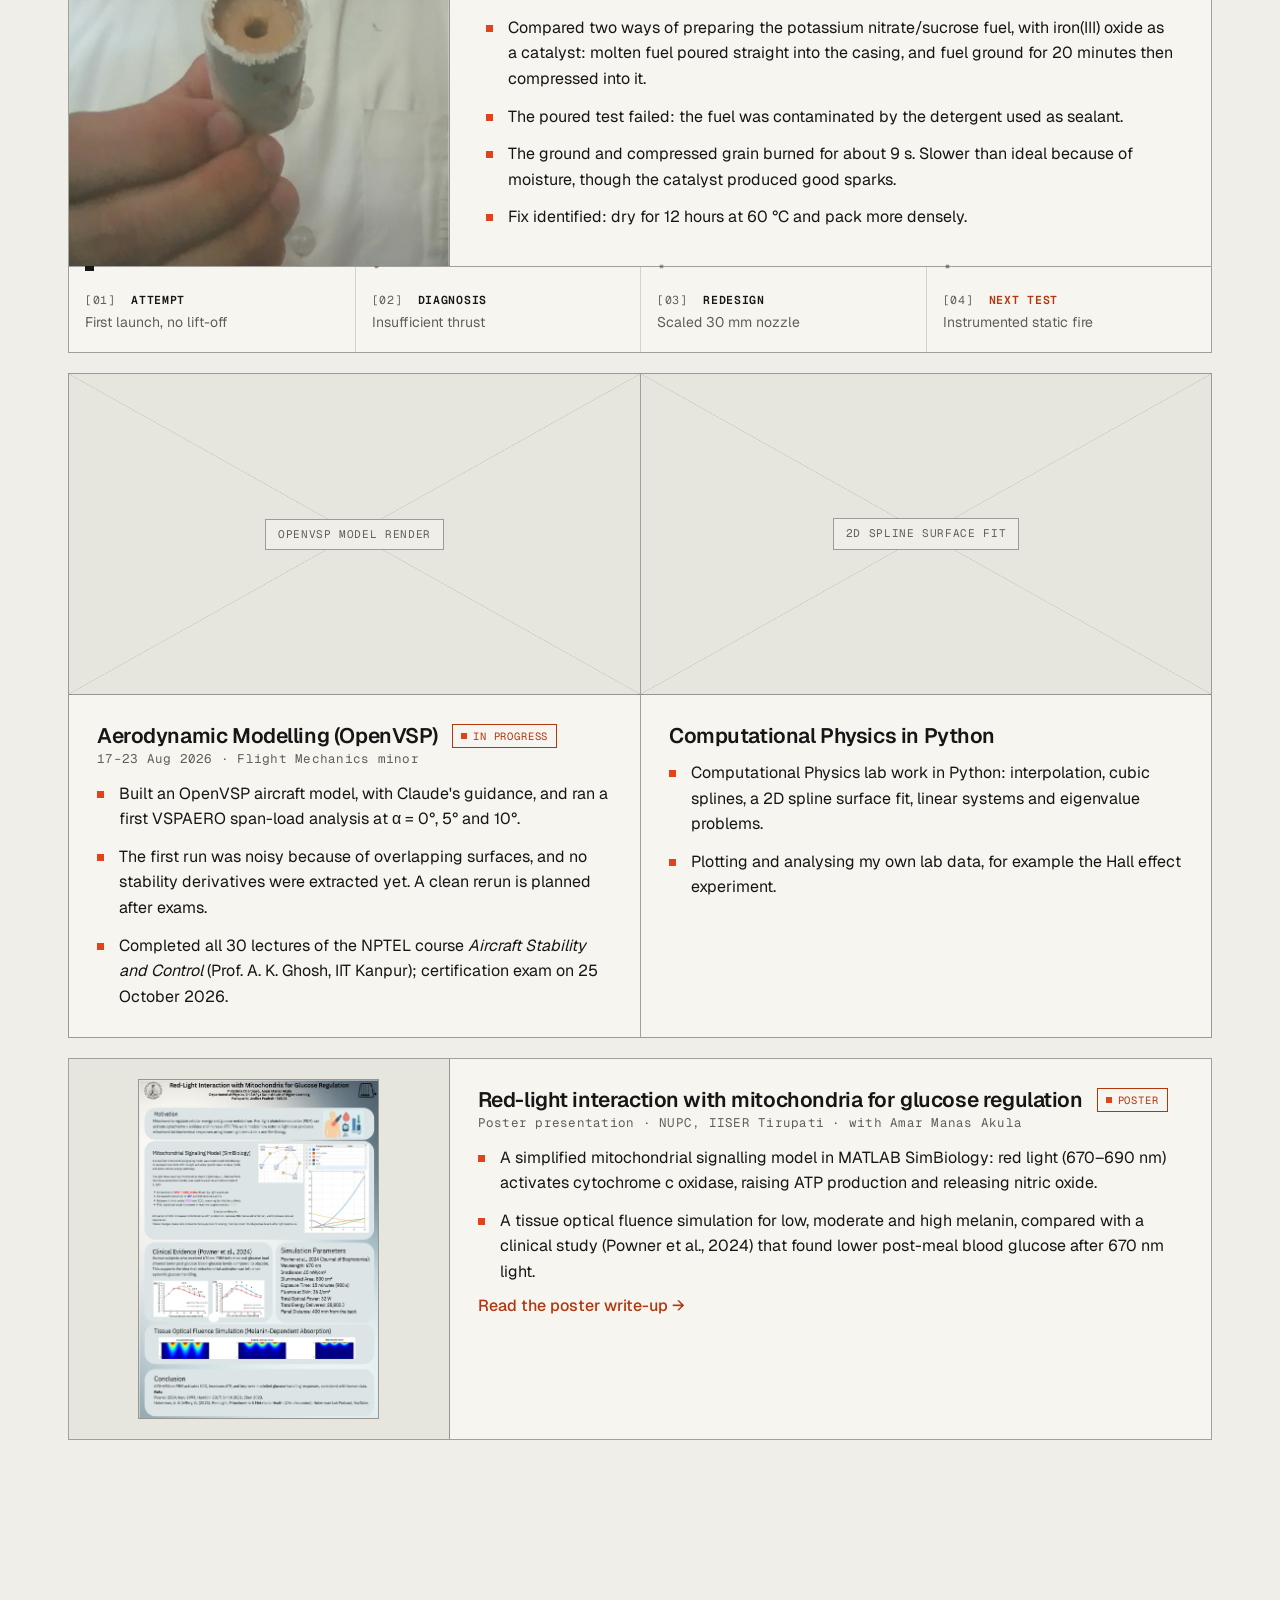
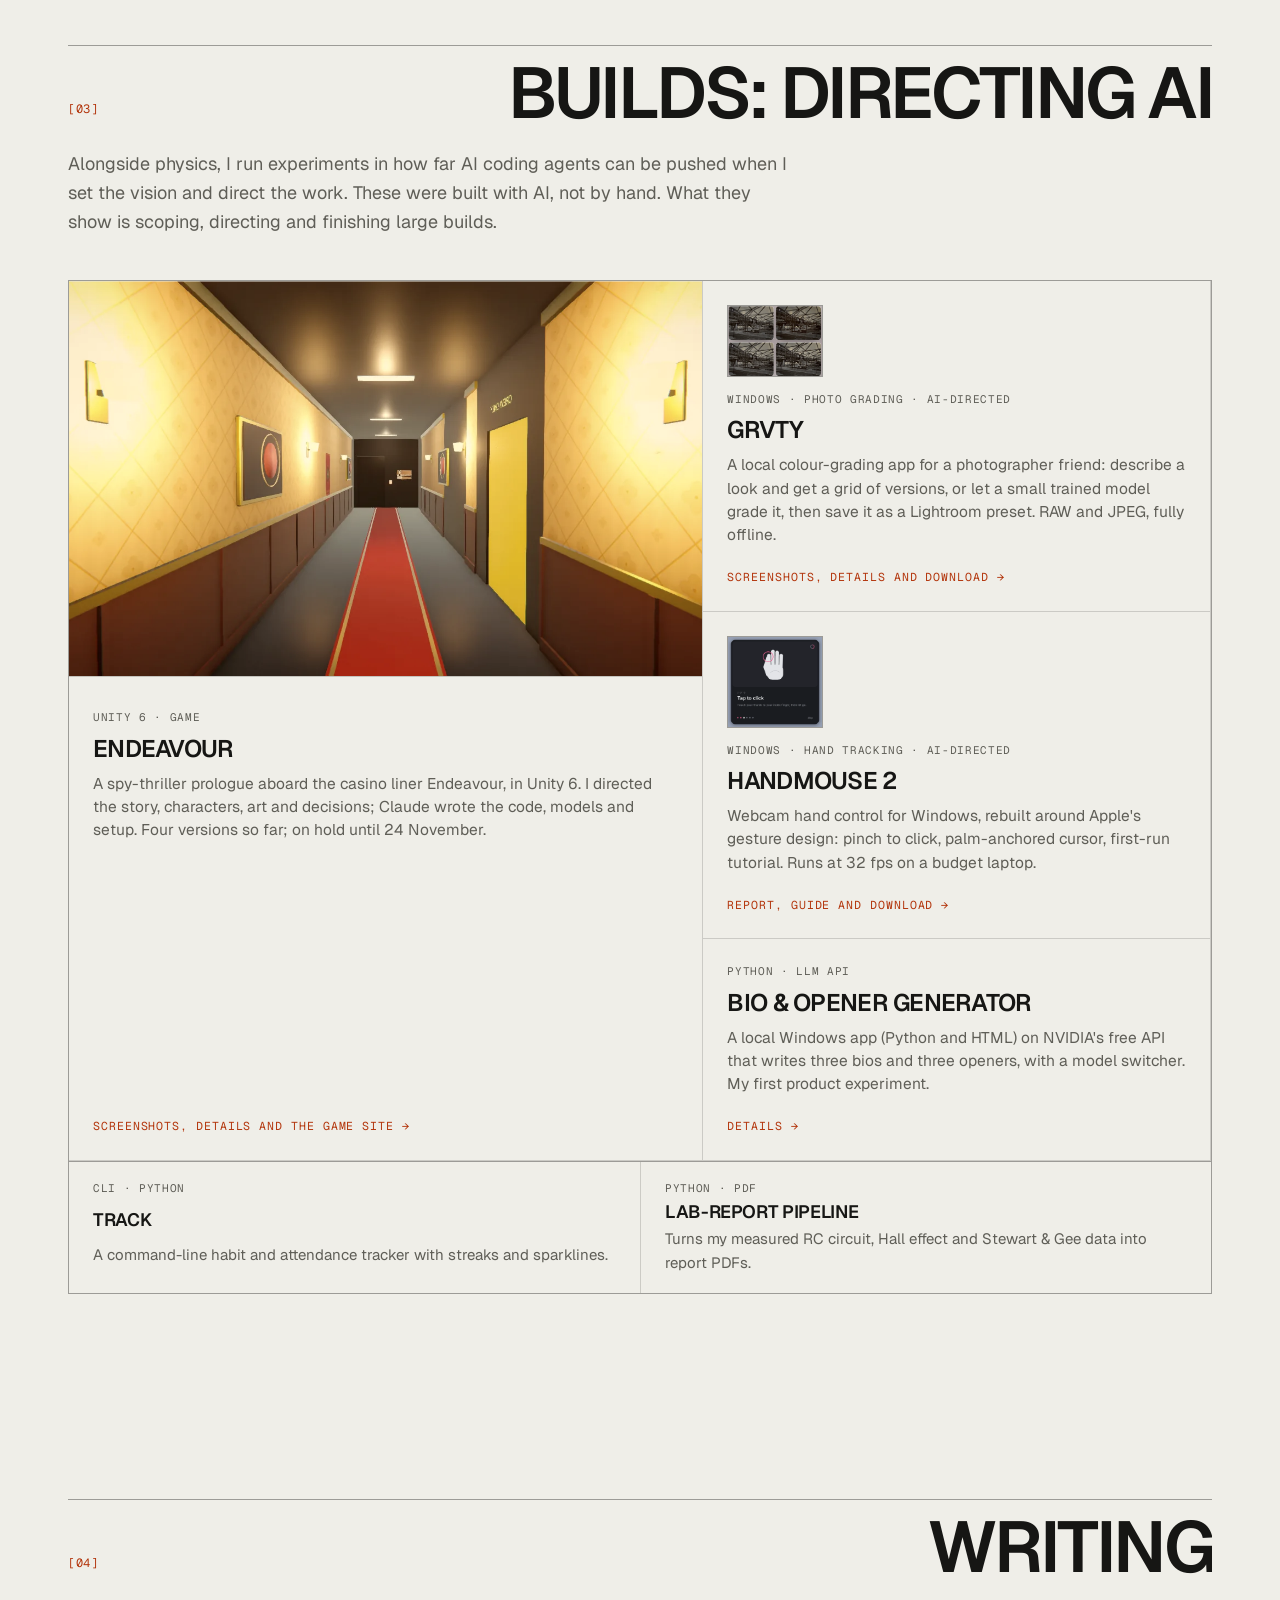
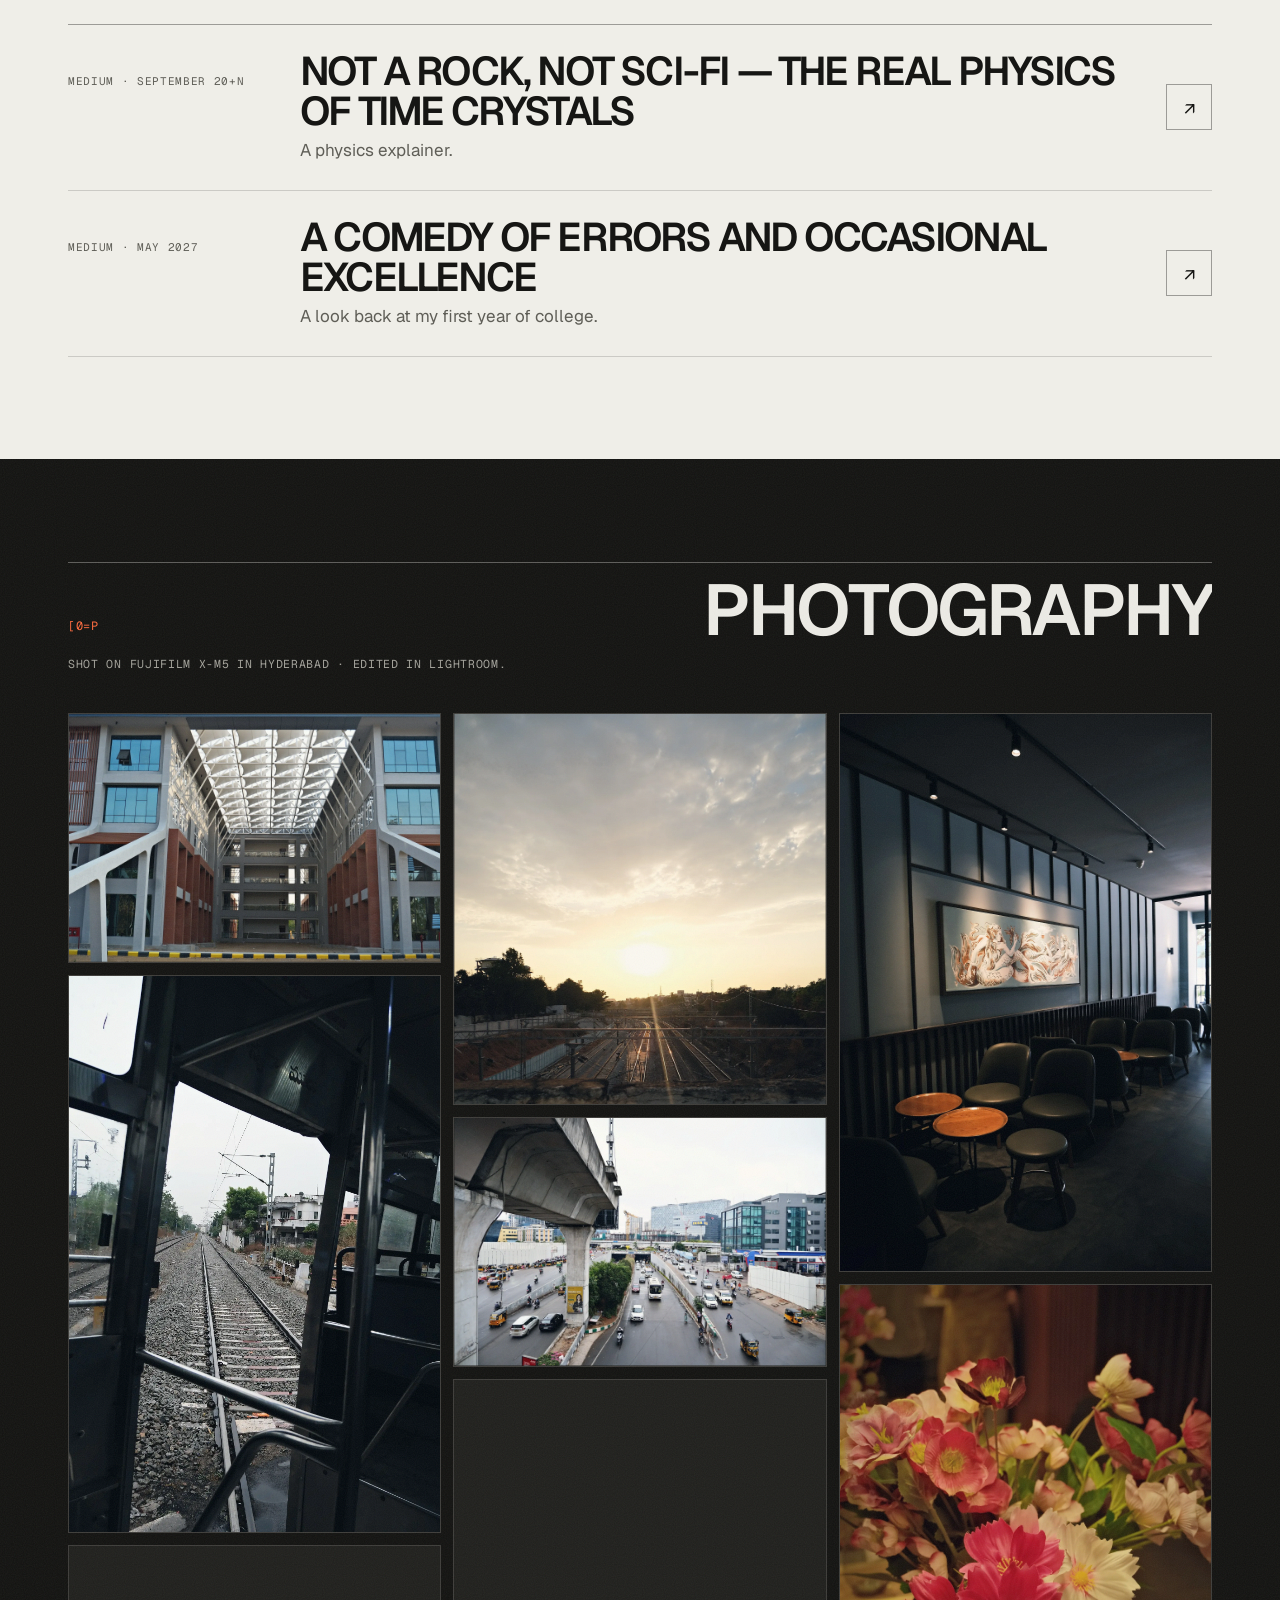
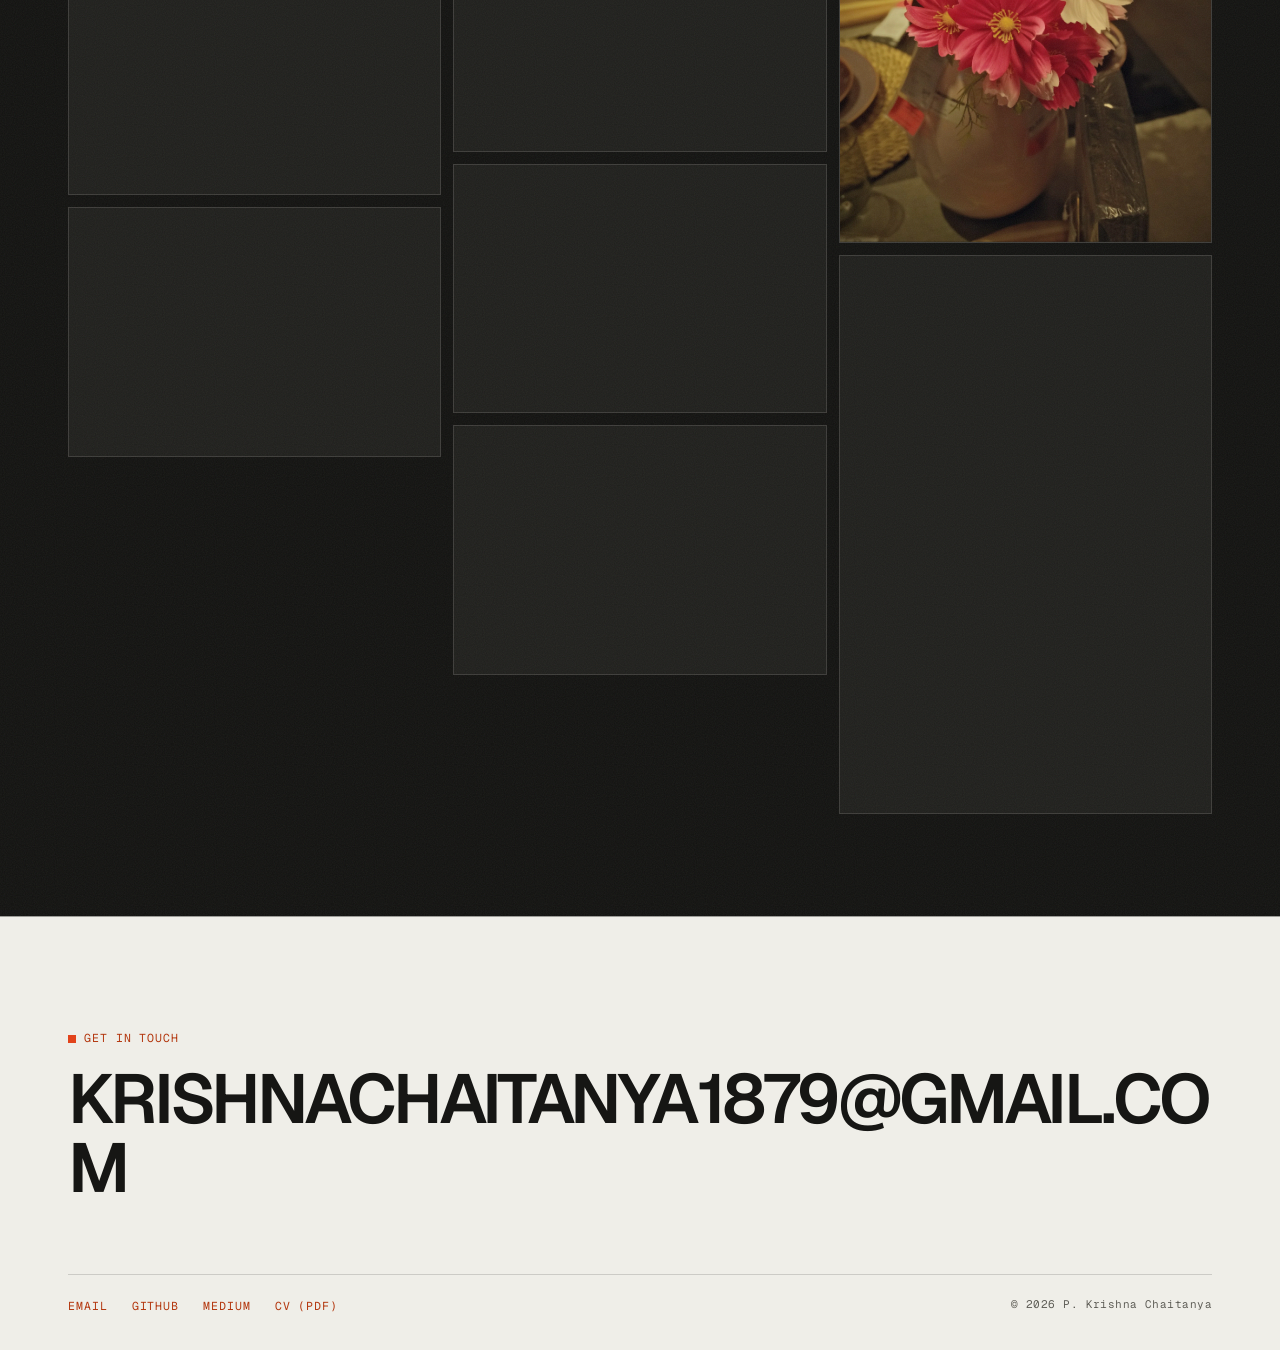
==== commit 338d2ecb: "Replace Jarvis with Grvty in Builds New grvty.html page with what it does, four screenshots and a Wi" ====
--- a/index.html
+++ b/index.html
@@ -358,11 +358,12 @@
               <span class="go">Screenshots, details and the game site</span>
             </div>
           </a>
-          <a class="build-card" href="jarvis.html">
-            <span class="kicker">Windows · voice assistant</span>
-            <h3>Jarvis</h3>
-            <p>A Windows voice assistant with a wake word, local speech-to-text and OCR, spoken replies, app and site launching, reminders, timers and notes. Runs on Gemini Flash-Lite.</p>
-            <span class="go">Details</span>
+          <a class="build-card" href="grvty.html">
+            <img class="card-thumb" src="assets/img/grvty/grvty-card.webp" alt="" width="600" height="443" loading="lazy">
+            <span class="kicker">Windows · photo grading · AI-directed</span>
+            <h3>Grvty</h3>
+            <p>A local colour-grading app for a photographer friend: describe a look and get a grid of versions, or let a small trained model grade it, then save it as a Lightroom preset. RAW and JPEG, fully offline.</p>
+            <span class="go">Screenshots, details and download</span>
           </a>
           <a class="build-card" href="handmouse.html">
             <img class="card-thumb" src="assets/img/handmouse/tutorial-card-click.webp" alt="" width="584" height="559" loading="lazy">
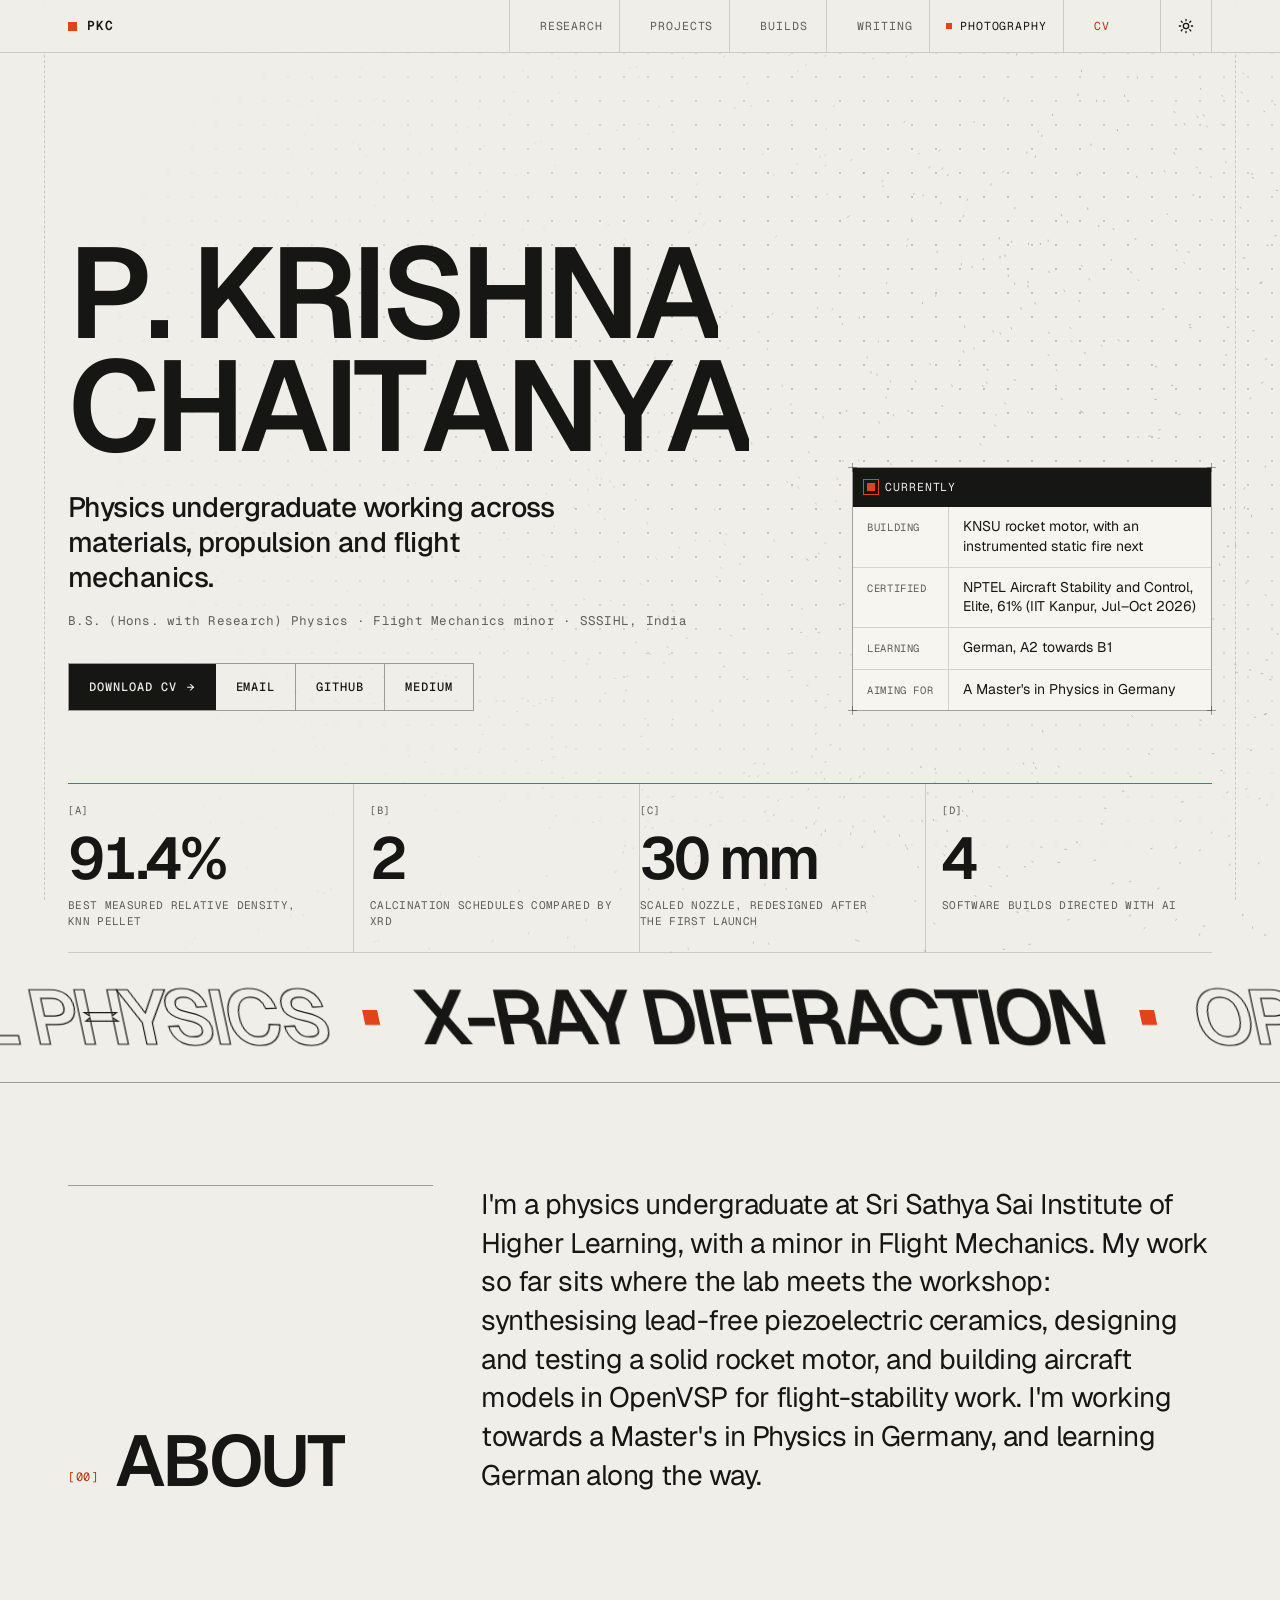
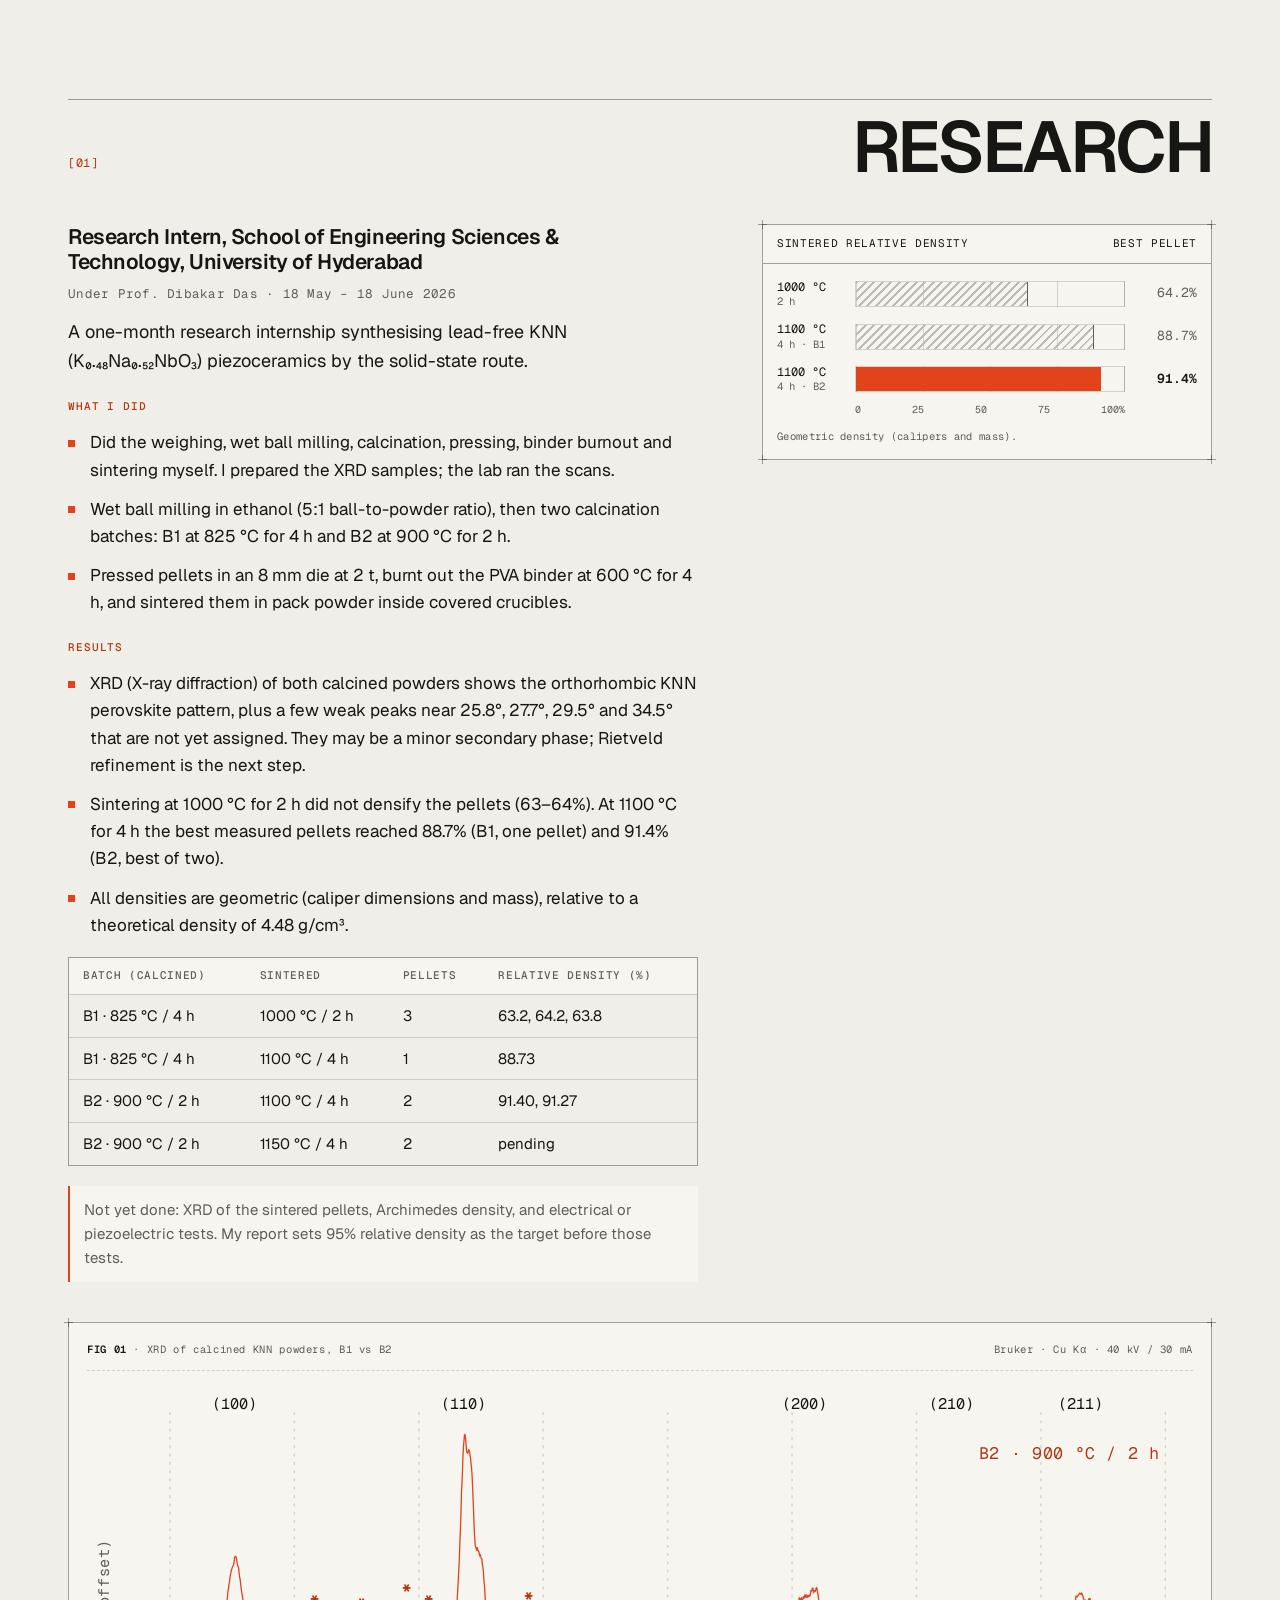
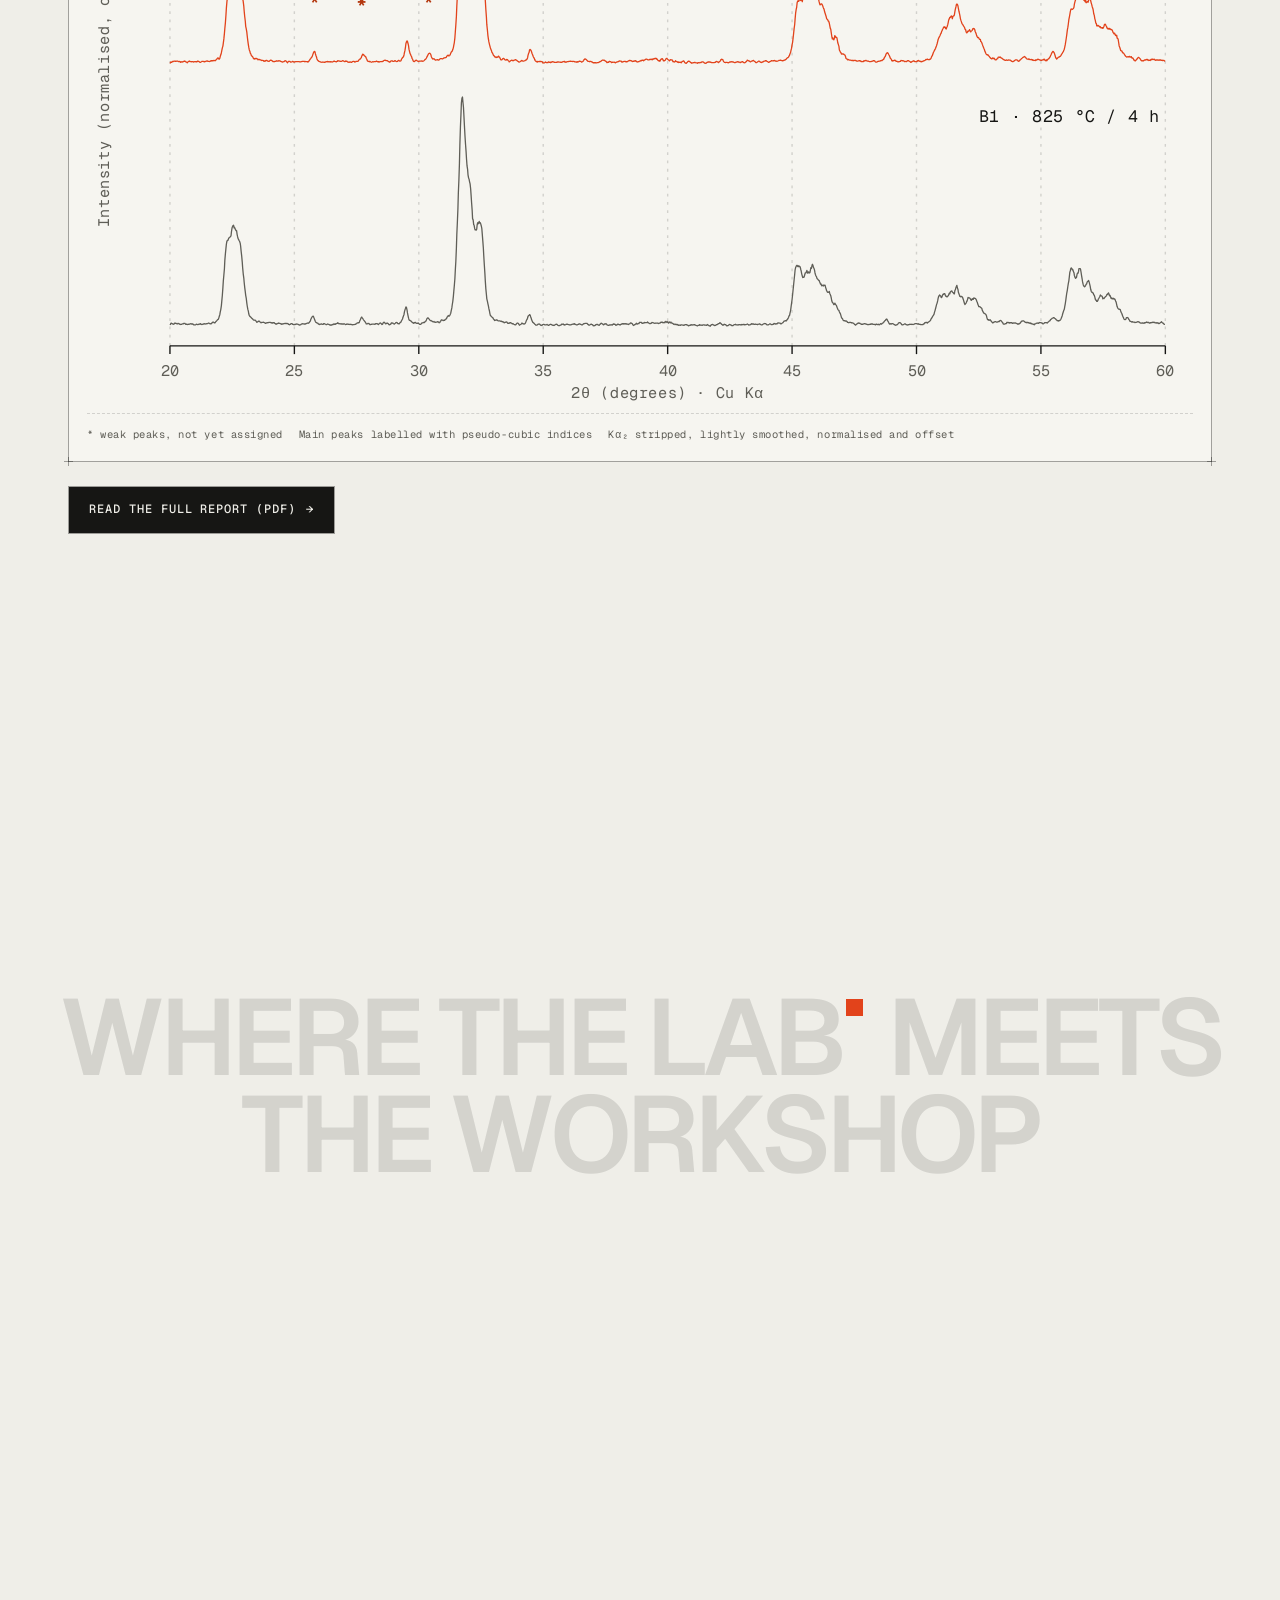
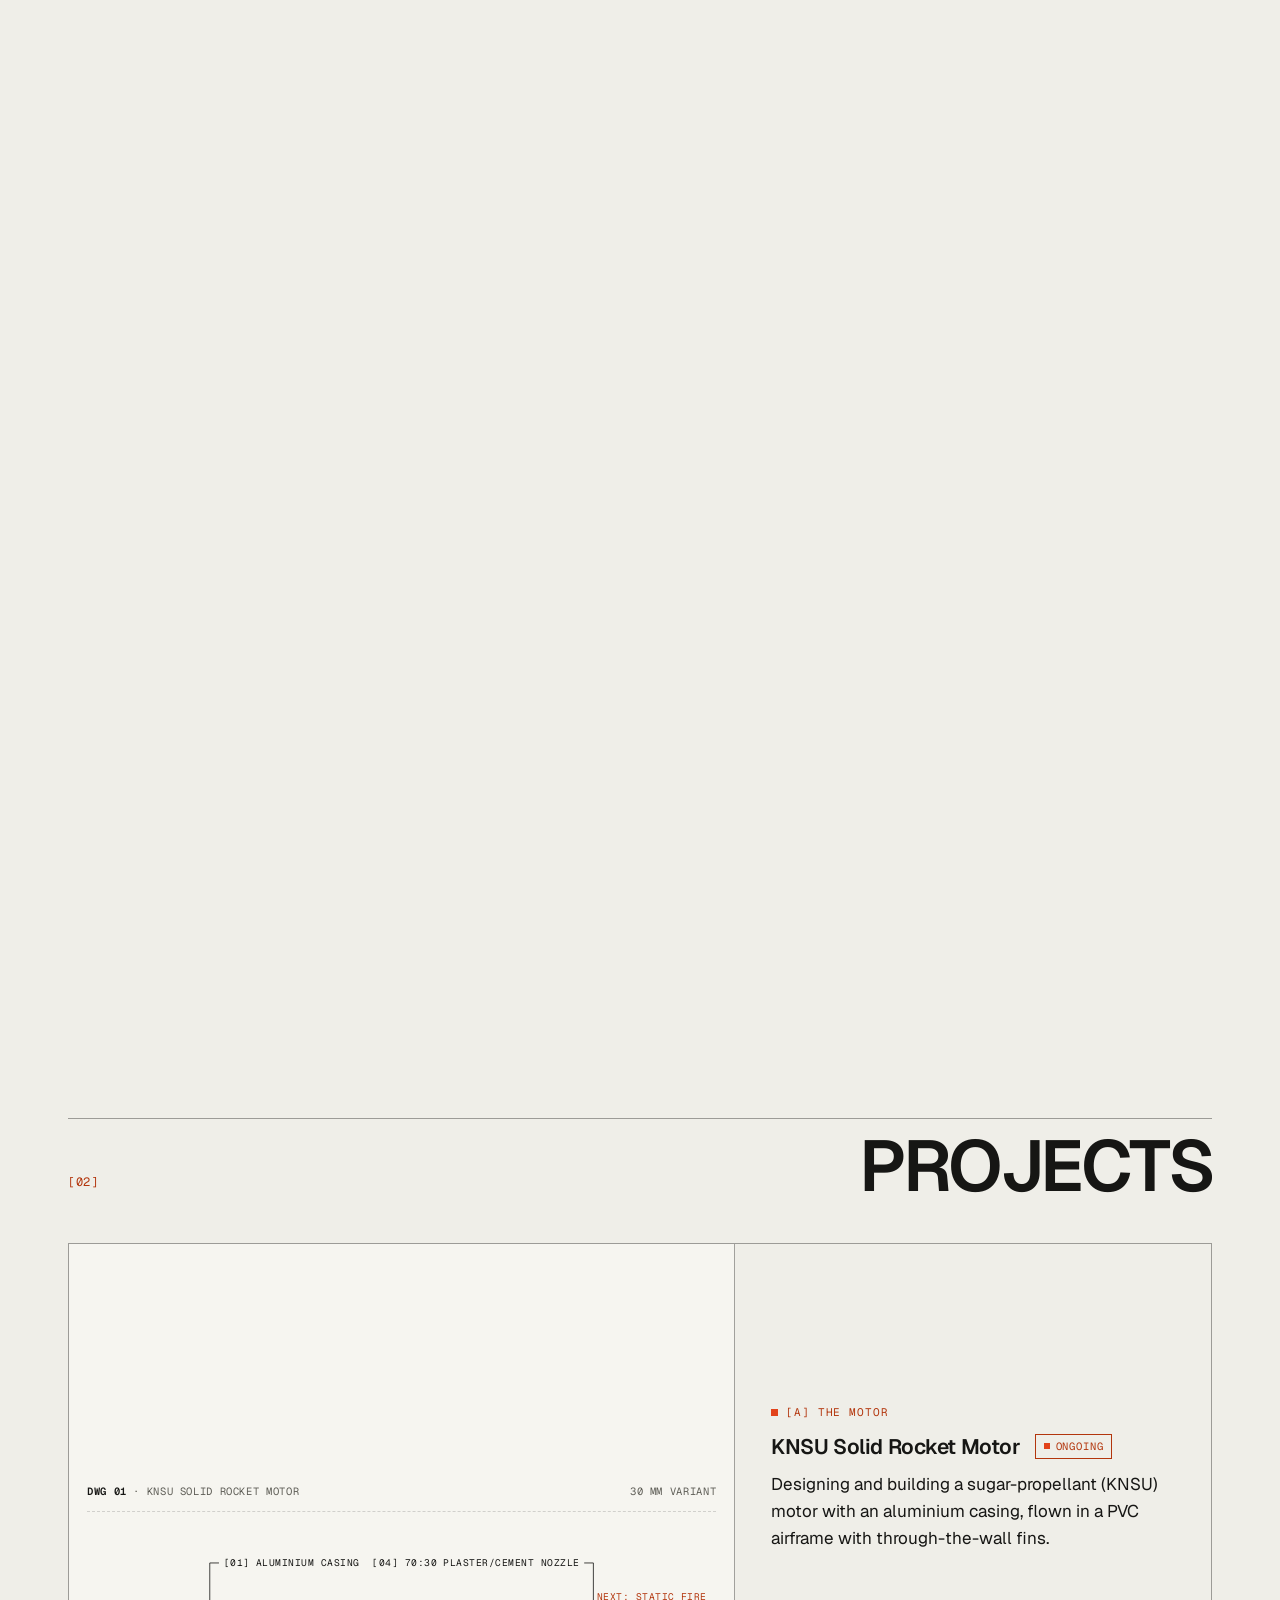
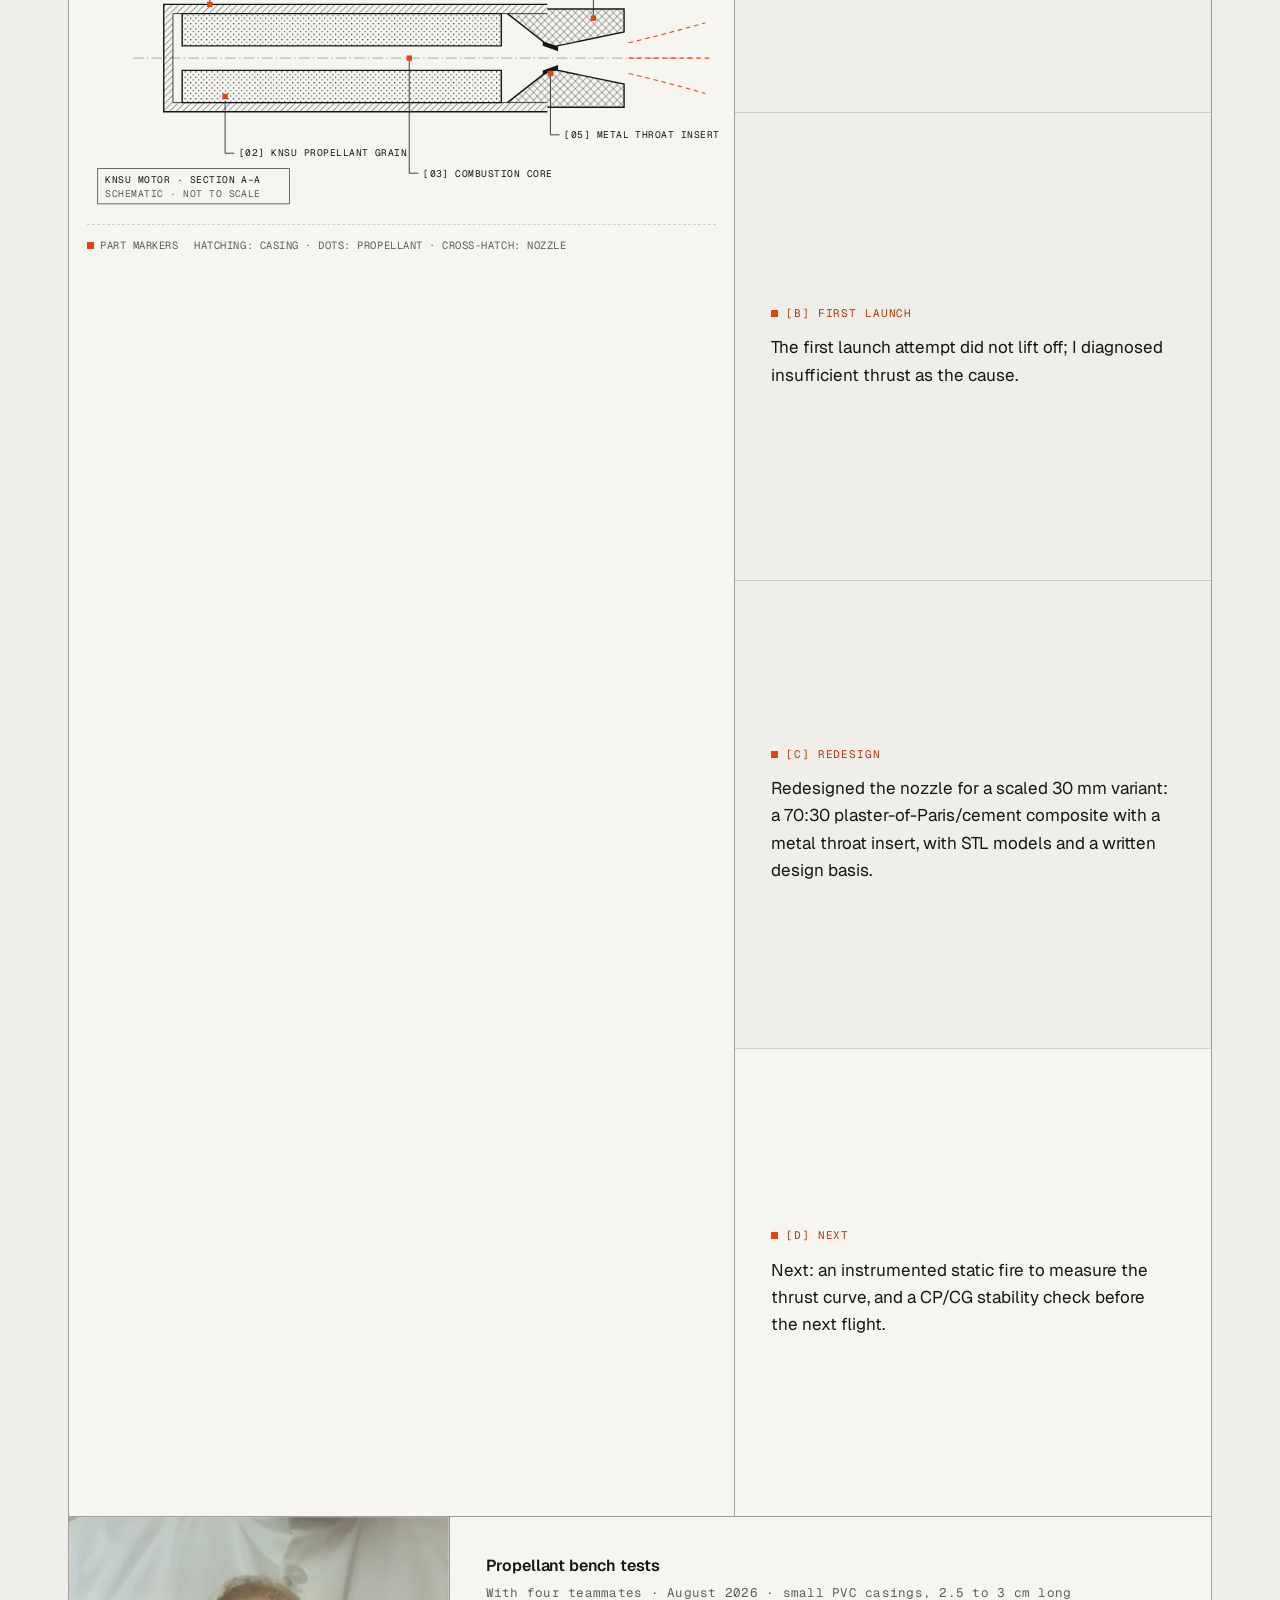
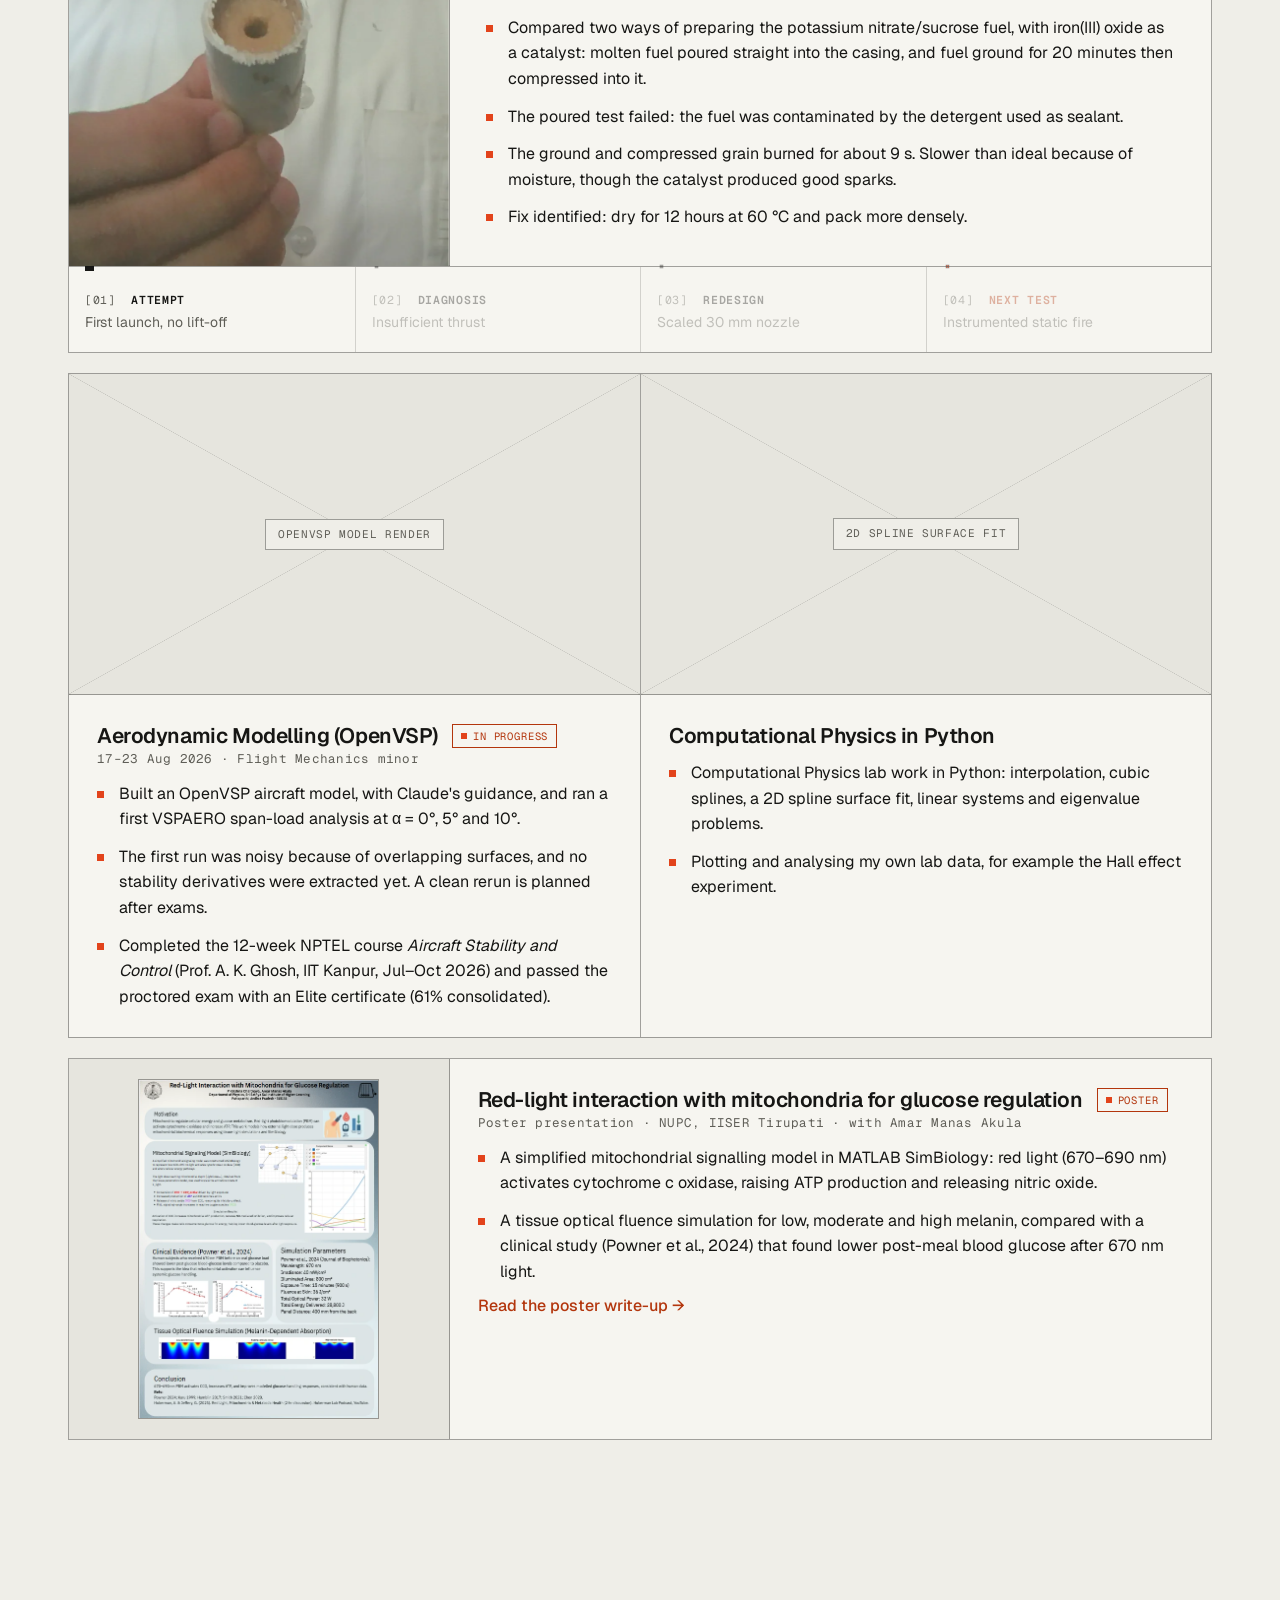
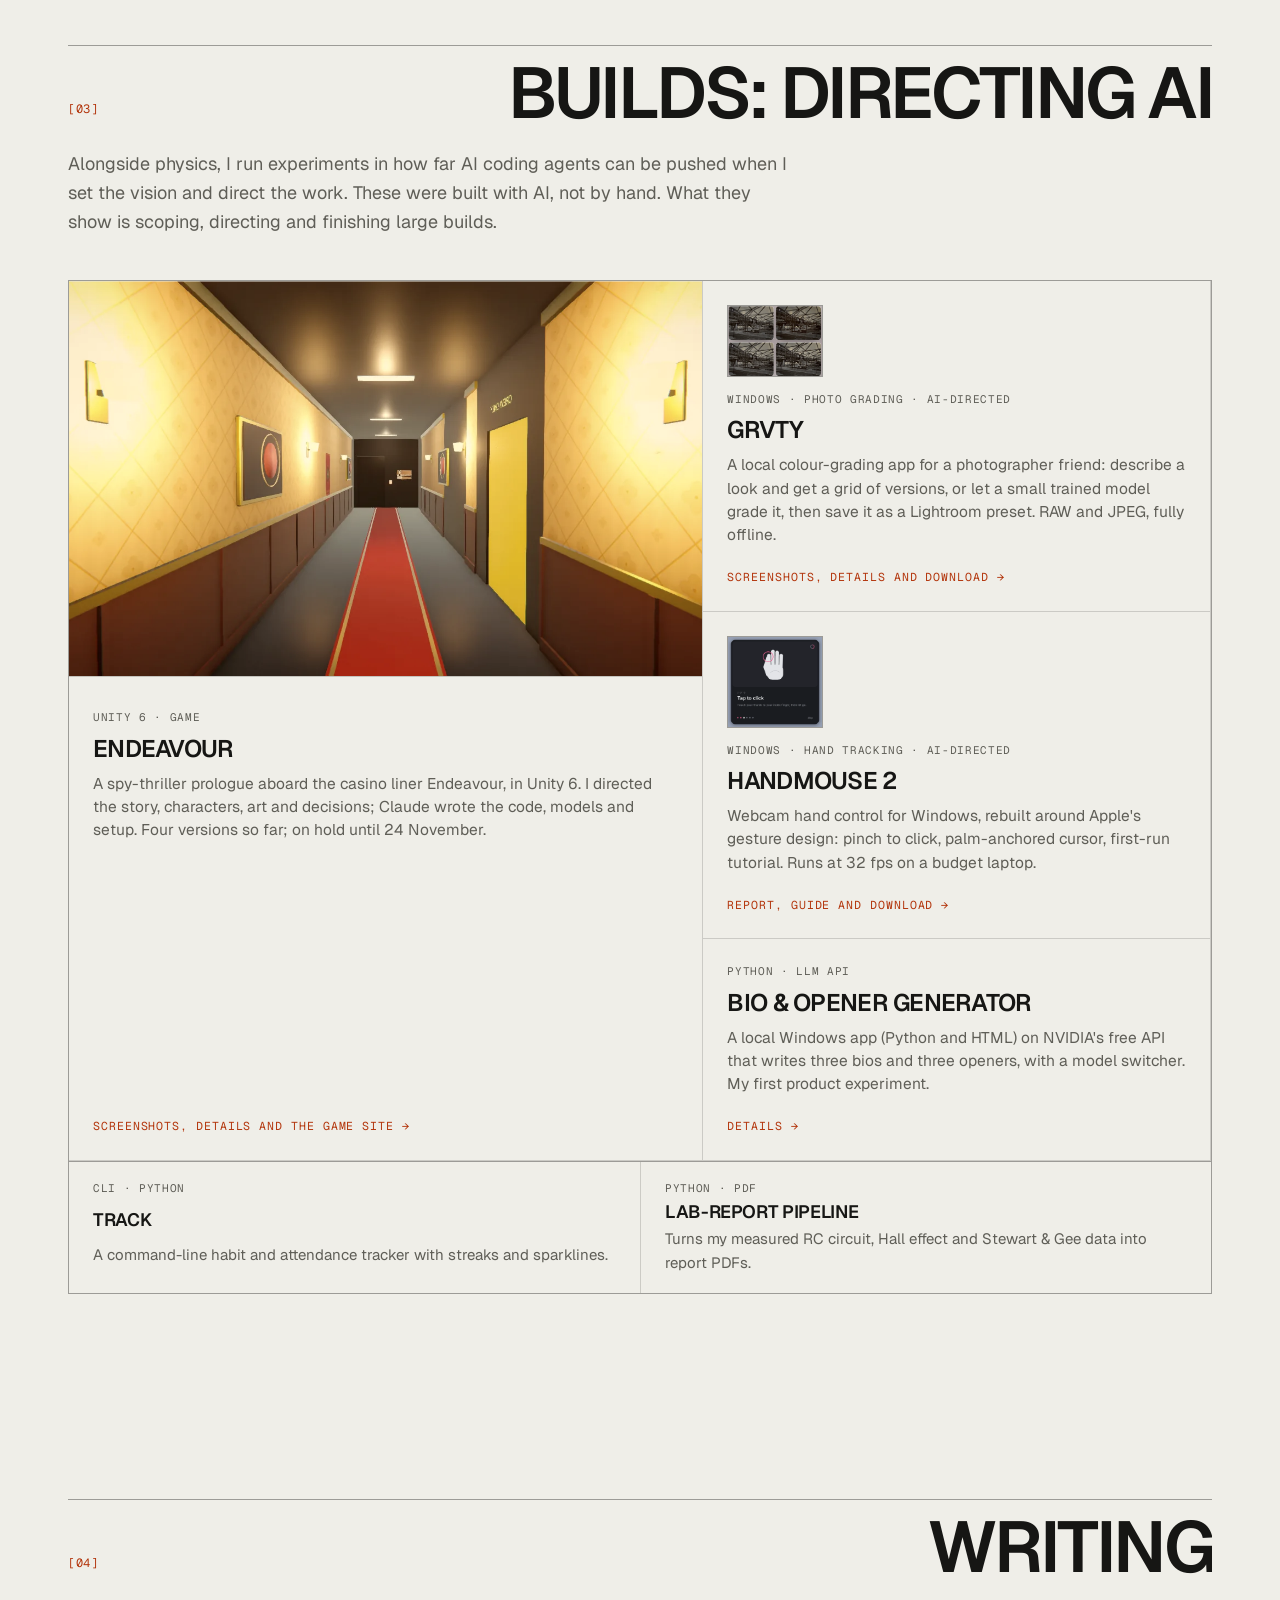
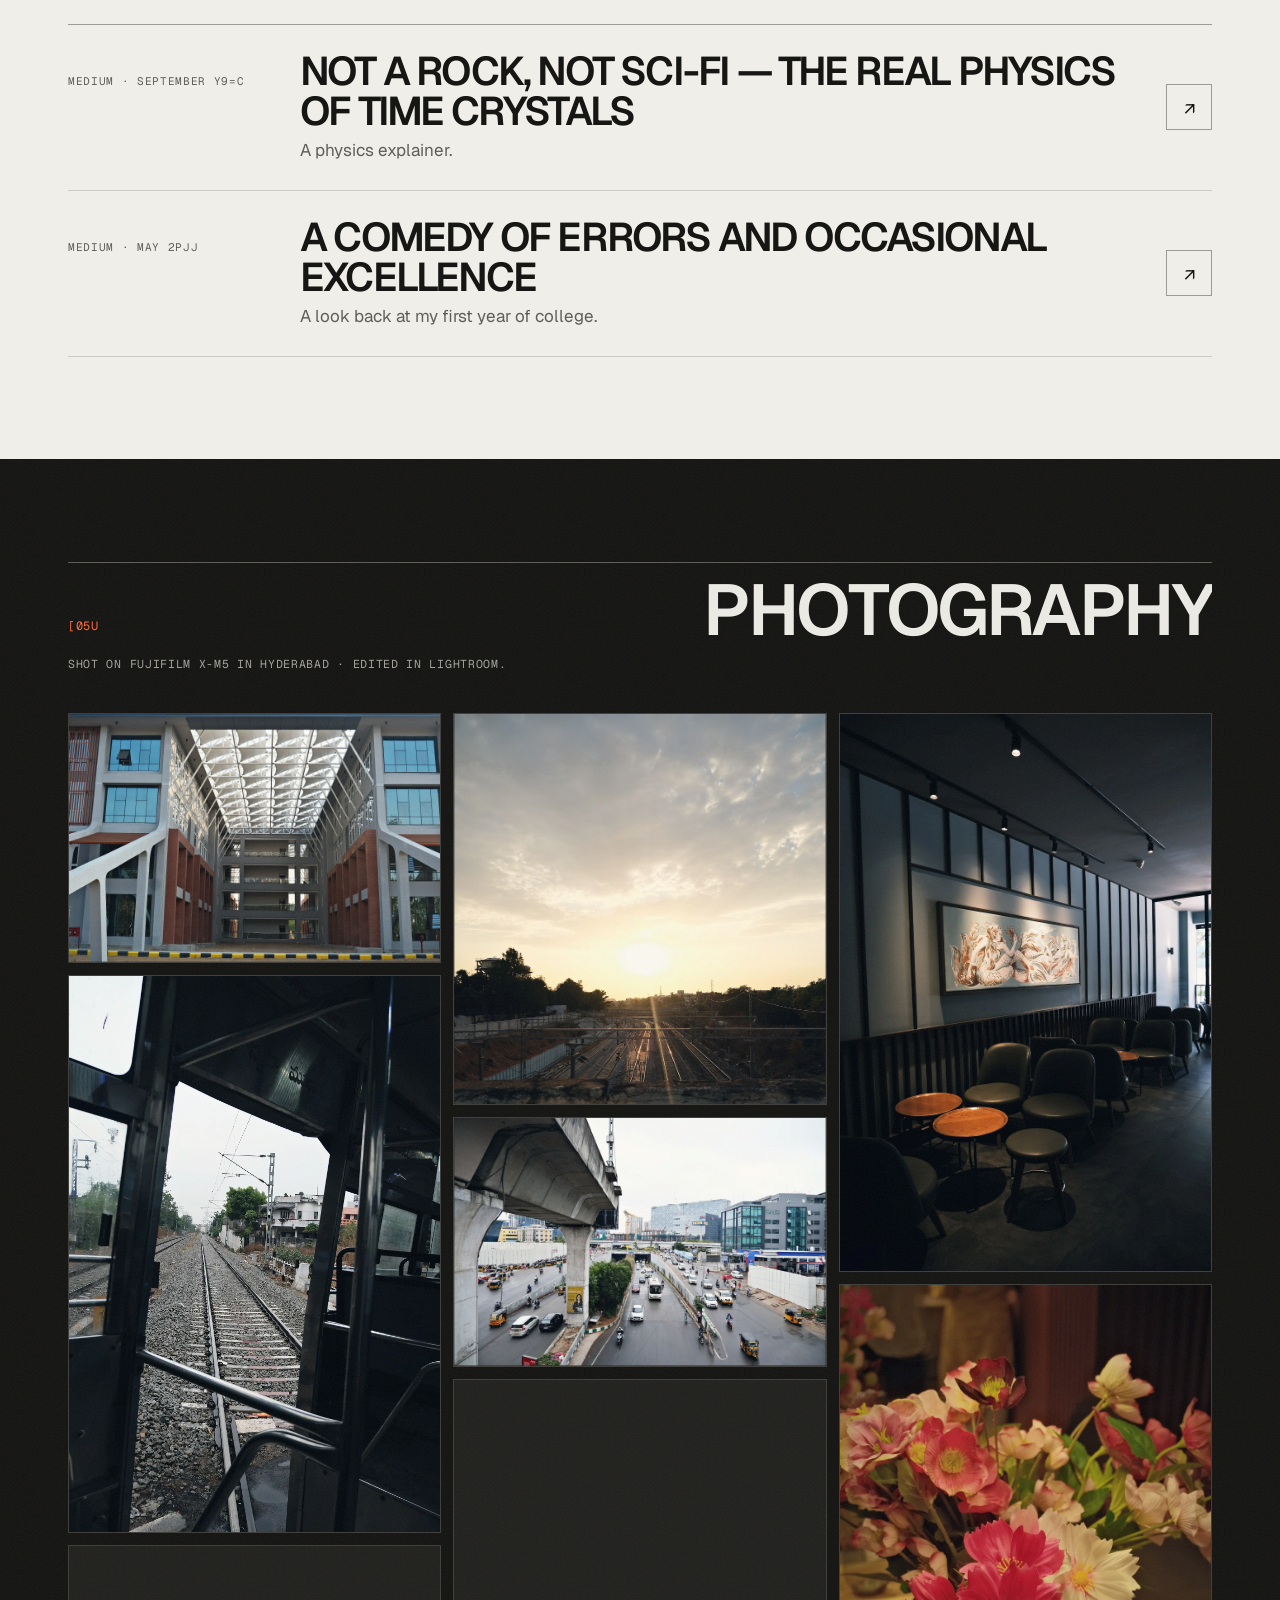
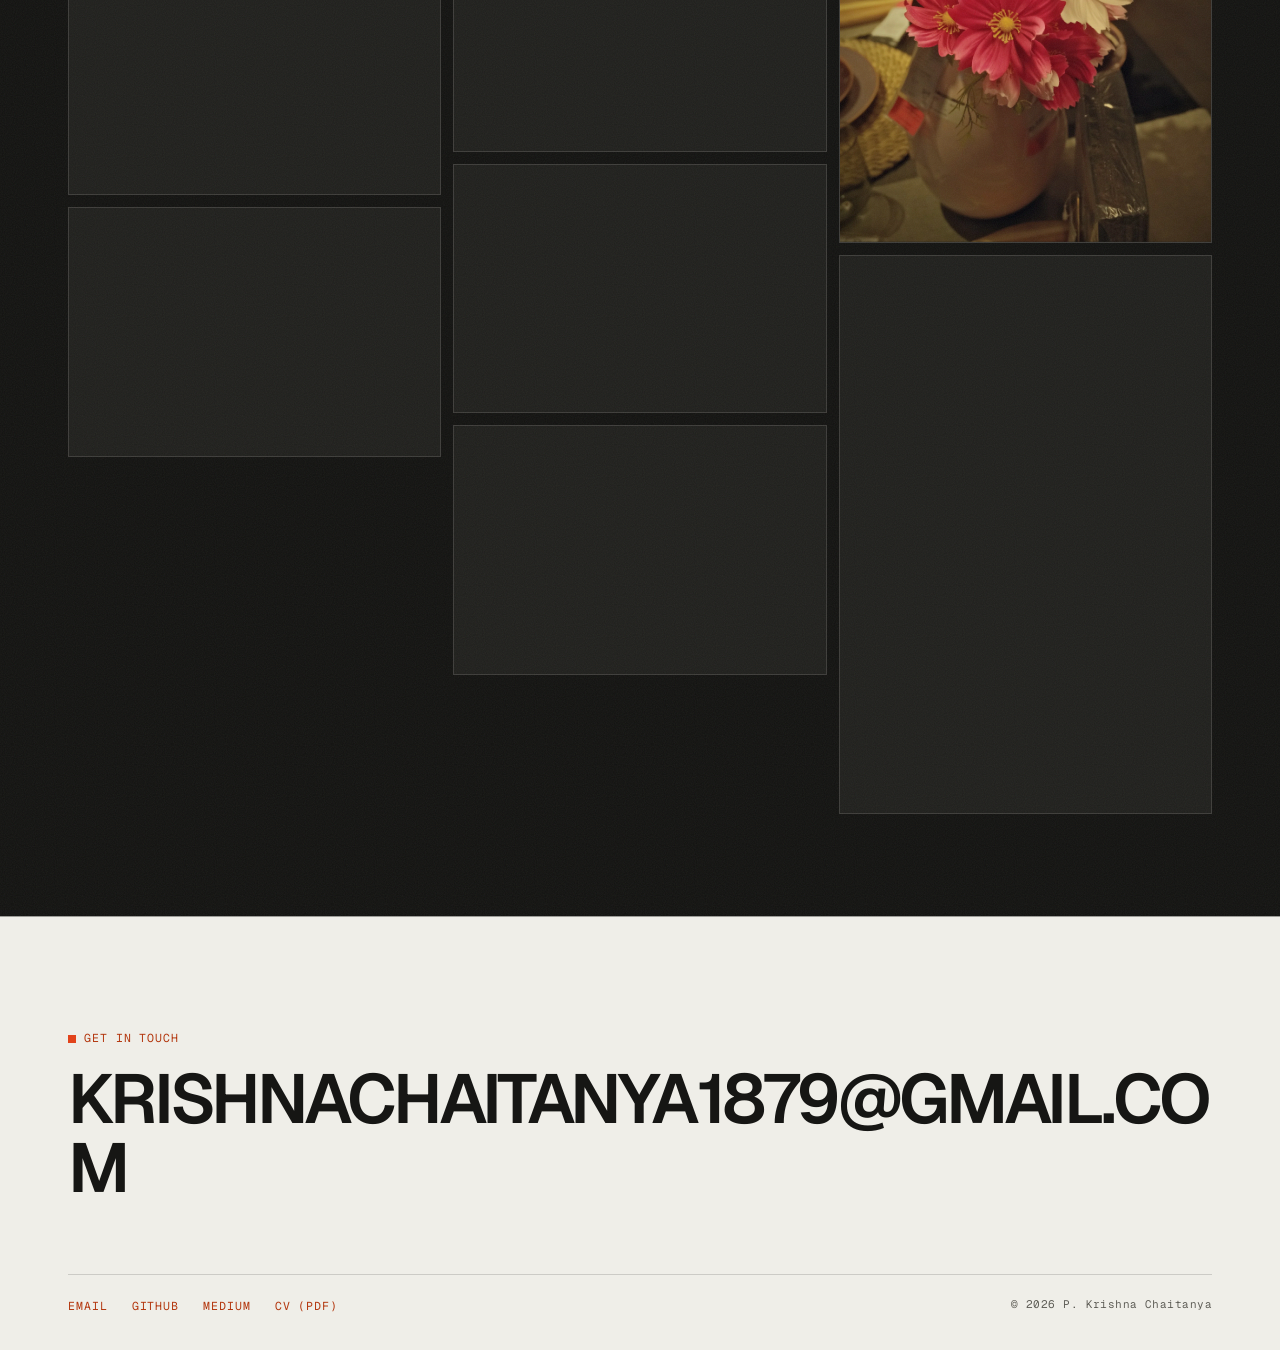
==== commit 00ac7915: "Record NPTEL Aircraft Stability and Control result (Elite, 61%) Co-Authored-By: Claude Opus 5.5 <nor" ====
--- a/index.html
+++ b/index.html
@@ -63,7 +63,7 @@
           <p class="status-head"><span class="pulse" aria-hidden="true"></span>Currently</p>
           <dl>
             <div><dt>Building</dt><dd>KNSU rocket motor, with an instrumented static fire next</dd></div>
-            <div><dt>Next exam</dt><dd>NPTEL Aircraft Stability and Control, 25 October 2026</dd></div>
+            <div><dt>Certified</dt><dd>NPTEL Aircraft Stability and Control, Elite, 61% (IIT Kanpur, Jul–Oct 2026)</dd></div>
             <div><dt>Learning</dt><dd>German, A2 towards B1</dd></div>
             <div><dt>Aiming for</dt><dd>A Master's in Physics in Germany</dd></div>
           </dl>
@@ -307,7 +307,7 @@
               <ul class="bullets">
                 <li>Built an OpenVSP aircraft model, with Claude's guidance, and ran a first VSPAERO span-load analysis at α = 0°, 5° and 10°.</li>
                 <li>The first run was noisy because of overlapping surfaces, and no stability derivatives were extracted yet. A clean rerun is planned after exams.</li>
-                <li>Completed all 30 lectures of the NPTEL course <em>Aircraft Stability and Control</em> (Prof. A. K. Ghosh, IIT Kanpur); certification exam on 25 October 2026.</li>
+                <li>Completed the 12-week NPTEL course <em>Aircraft Stability and Control</em> (Prof. A. K. Ghosh, IIT Kanpur, Jul–Oct 2026) and passed the proctored exam with an Elite certificate (61% consolidated).</li>
               </ul>
             </div>
           </article>
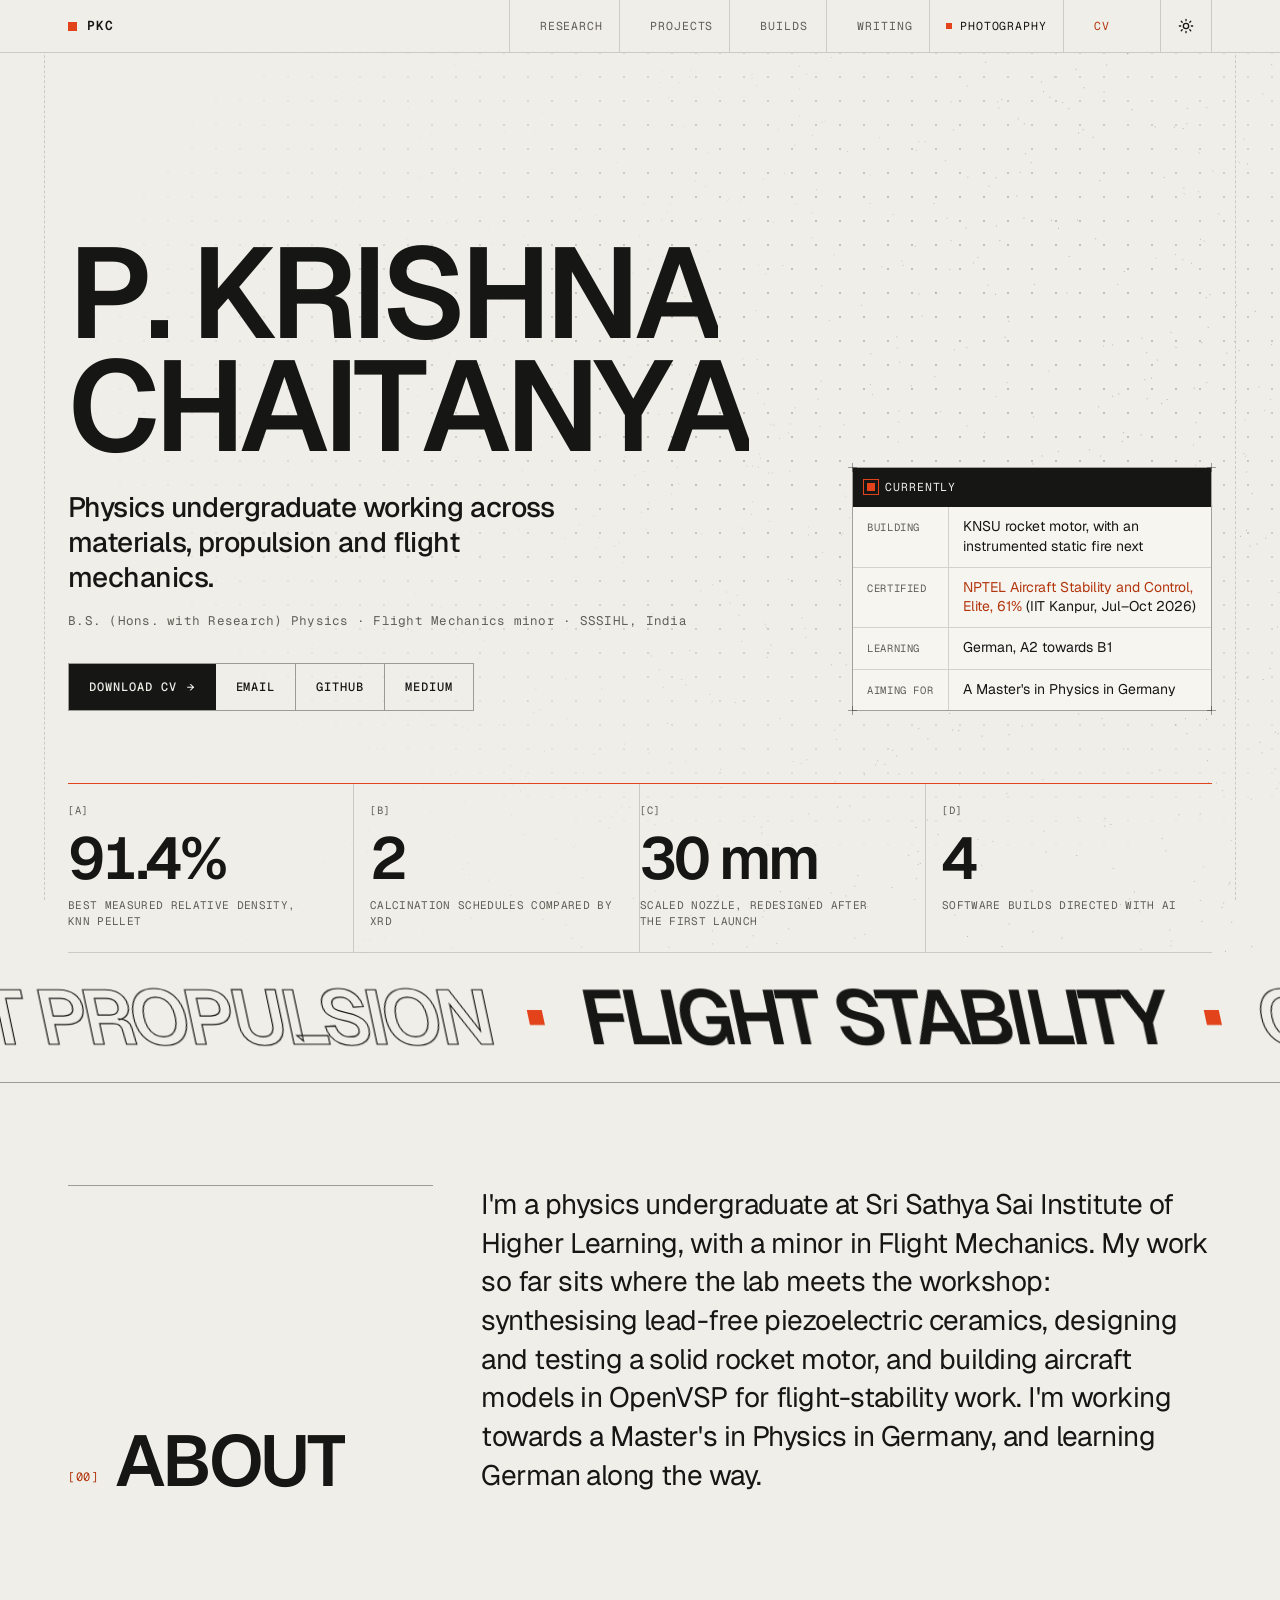
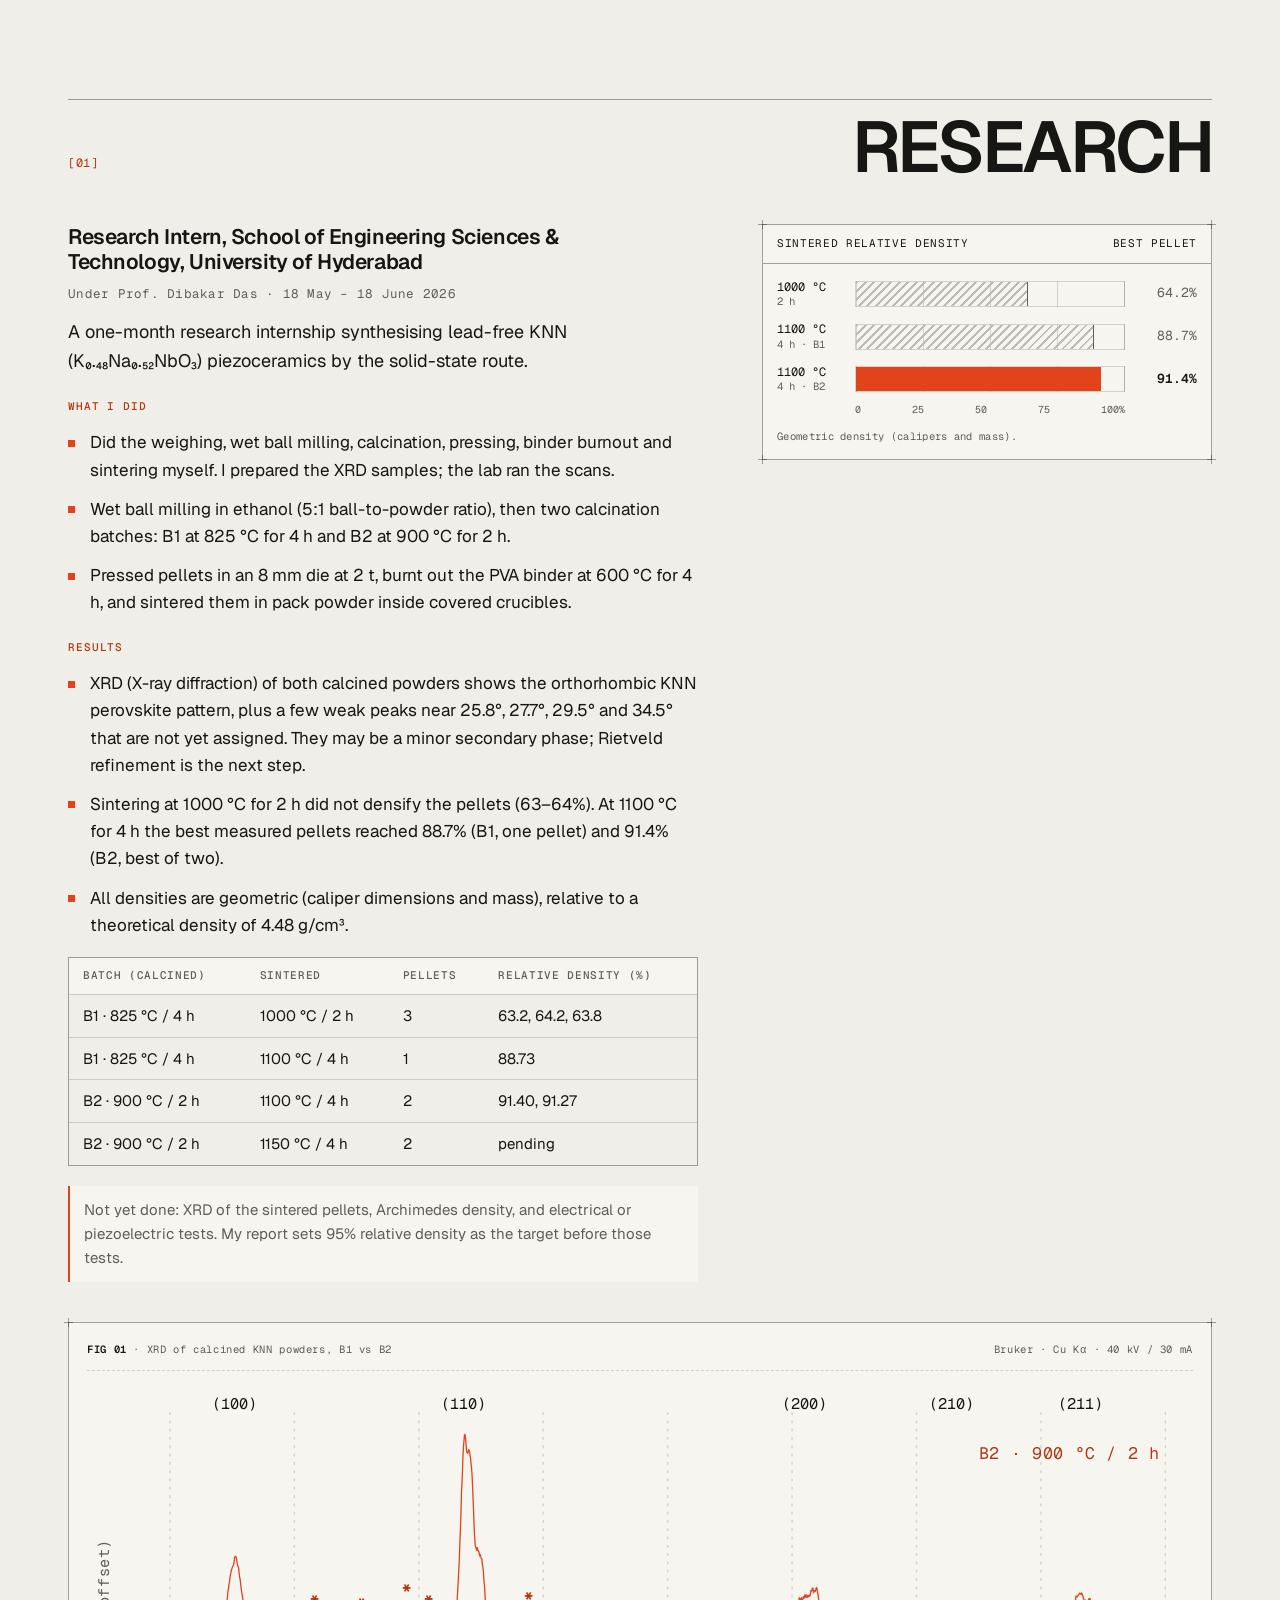
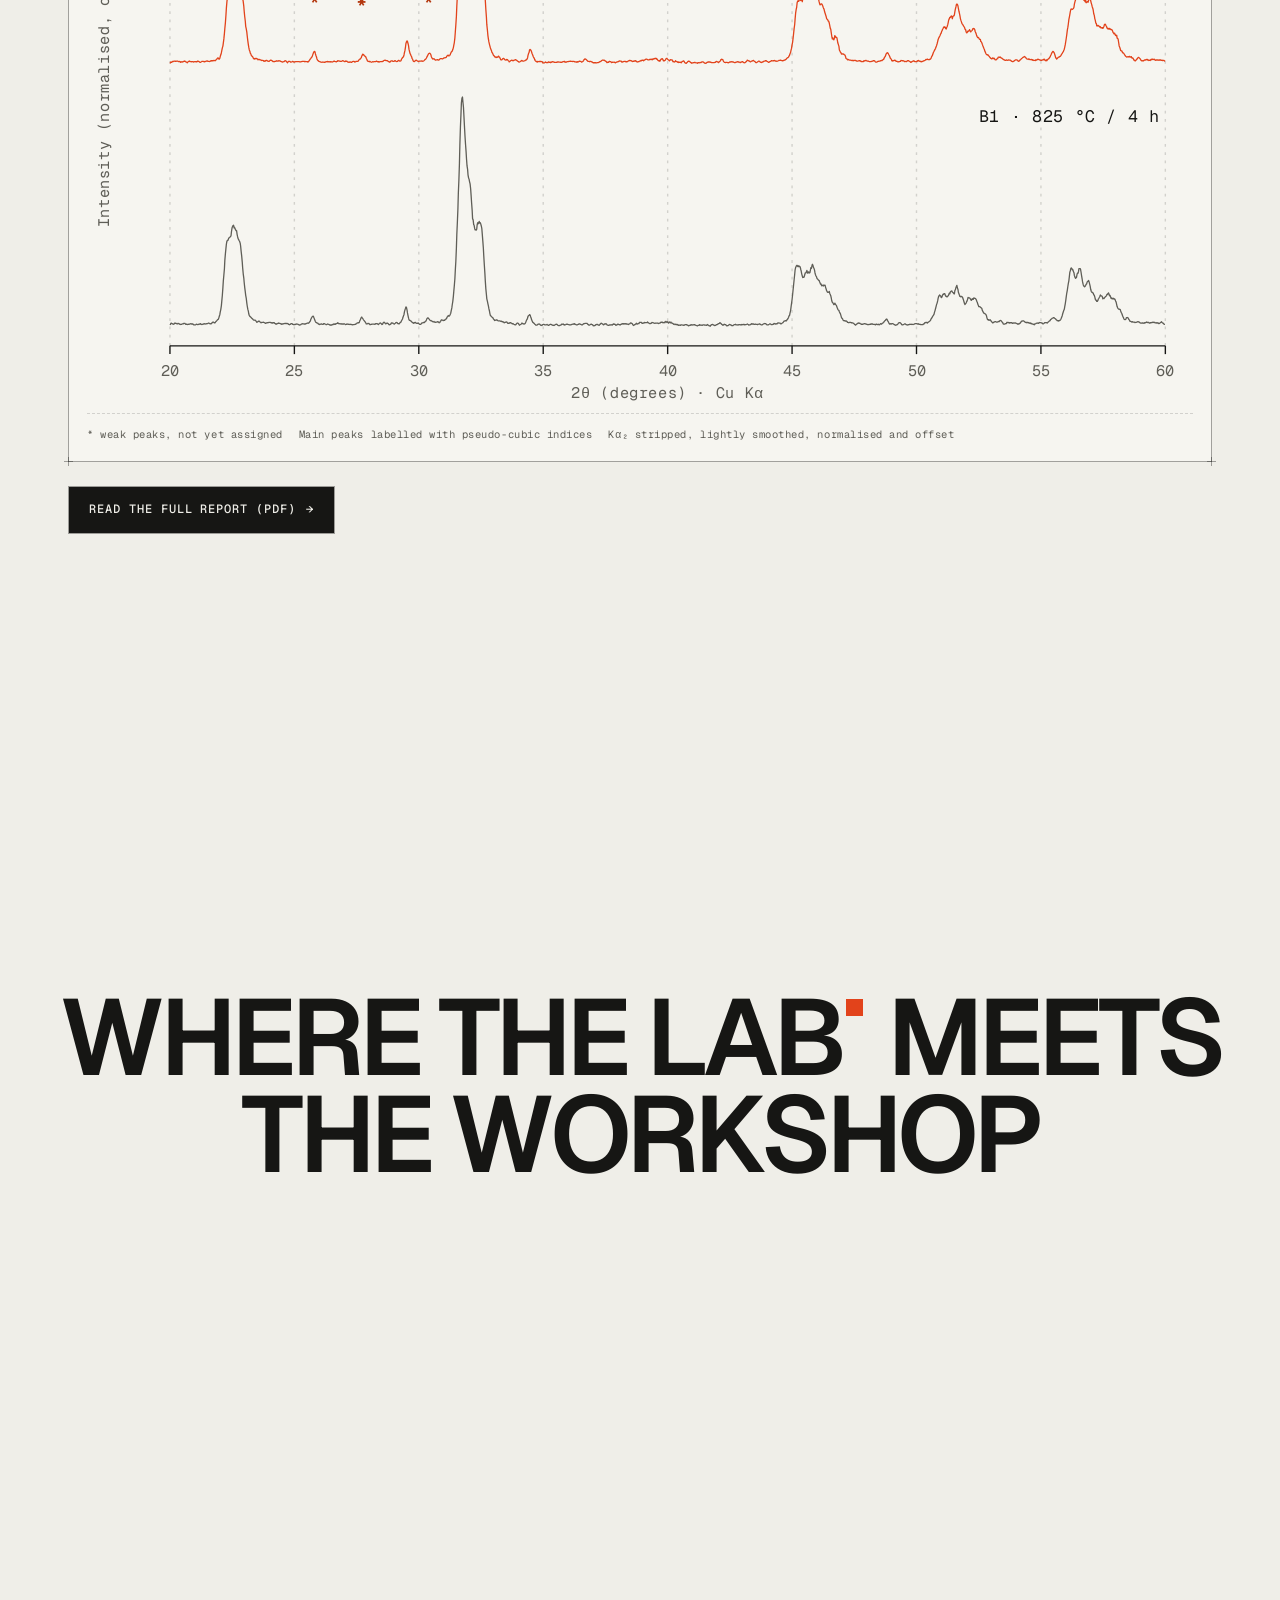
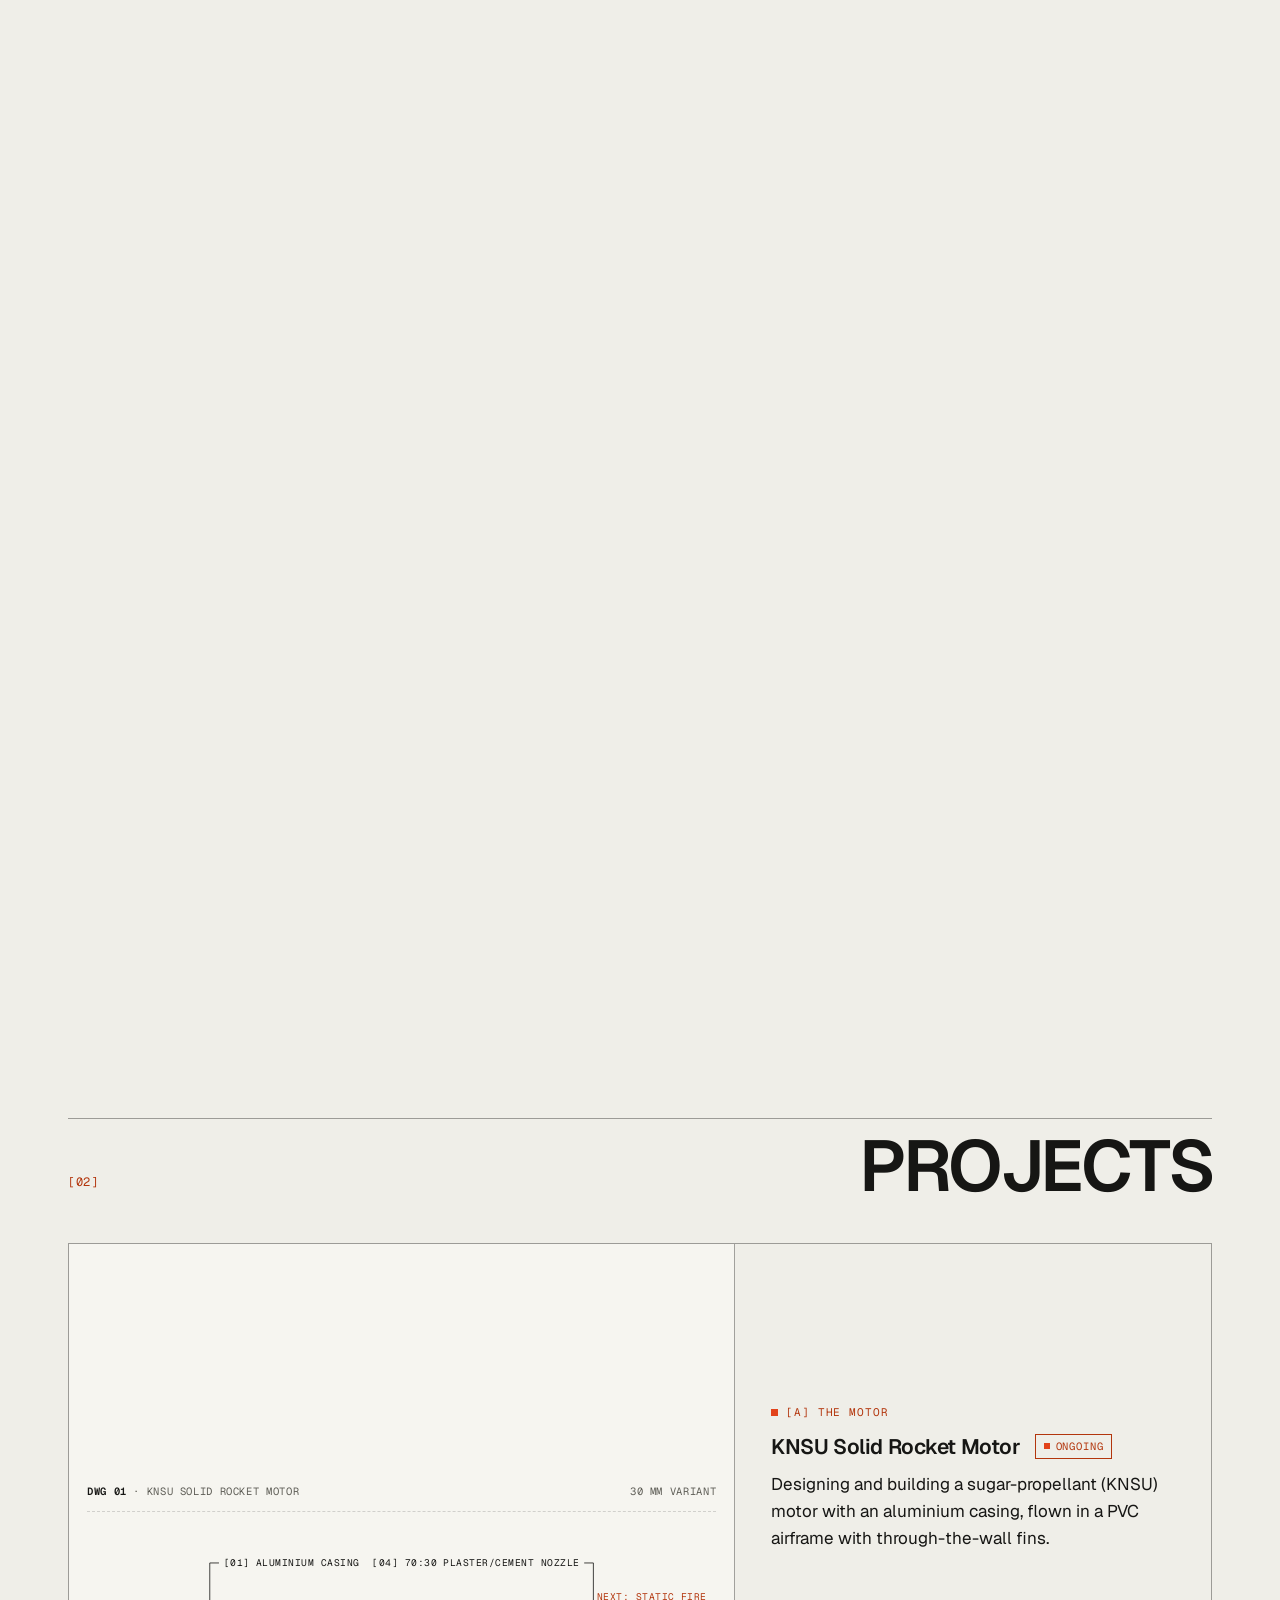
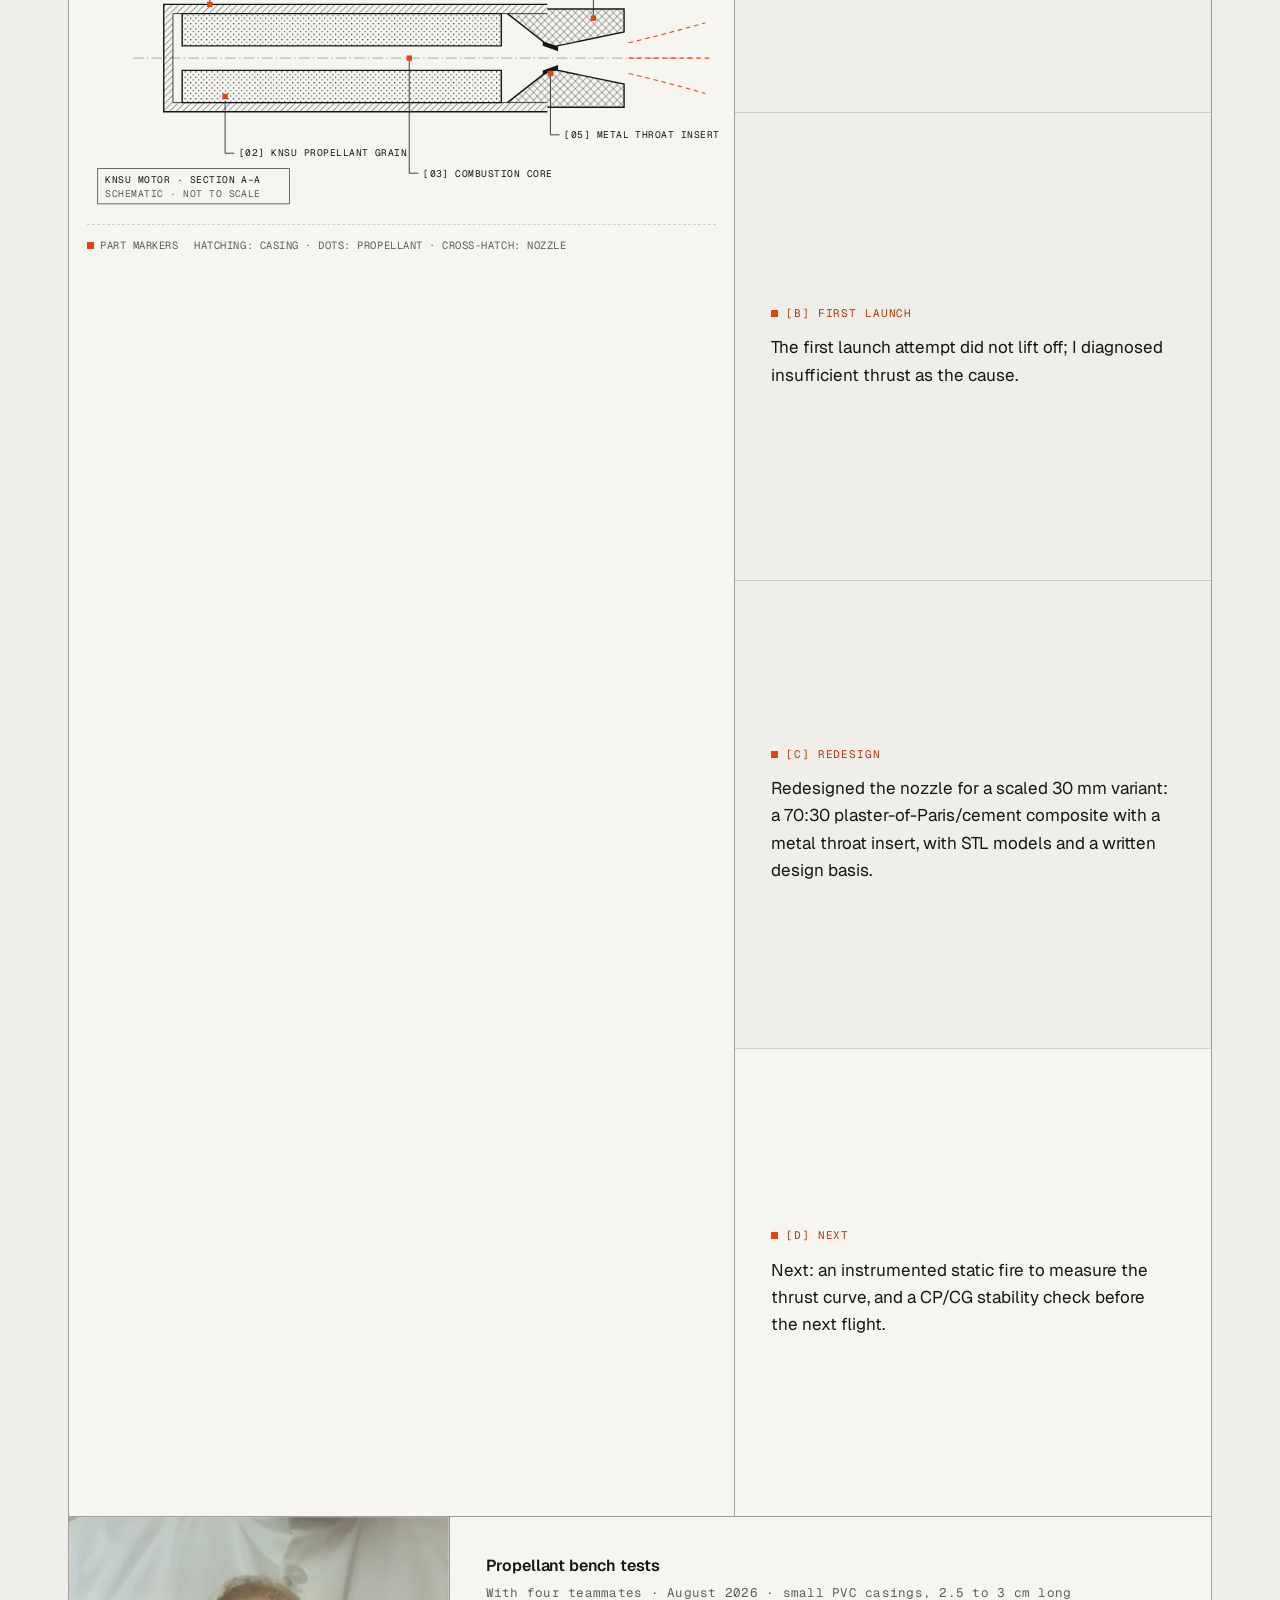
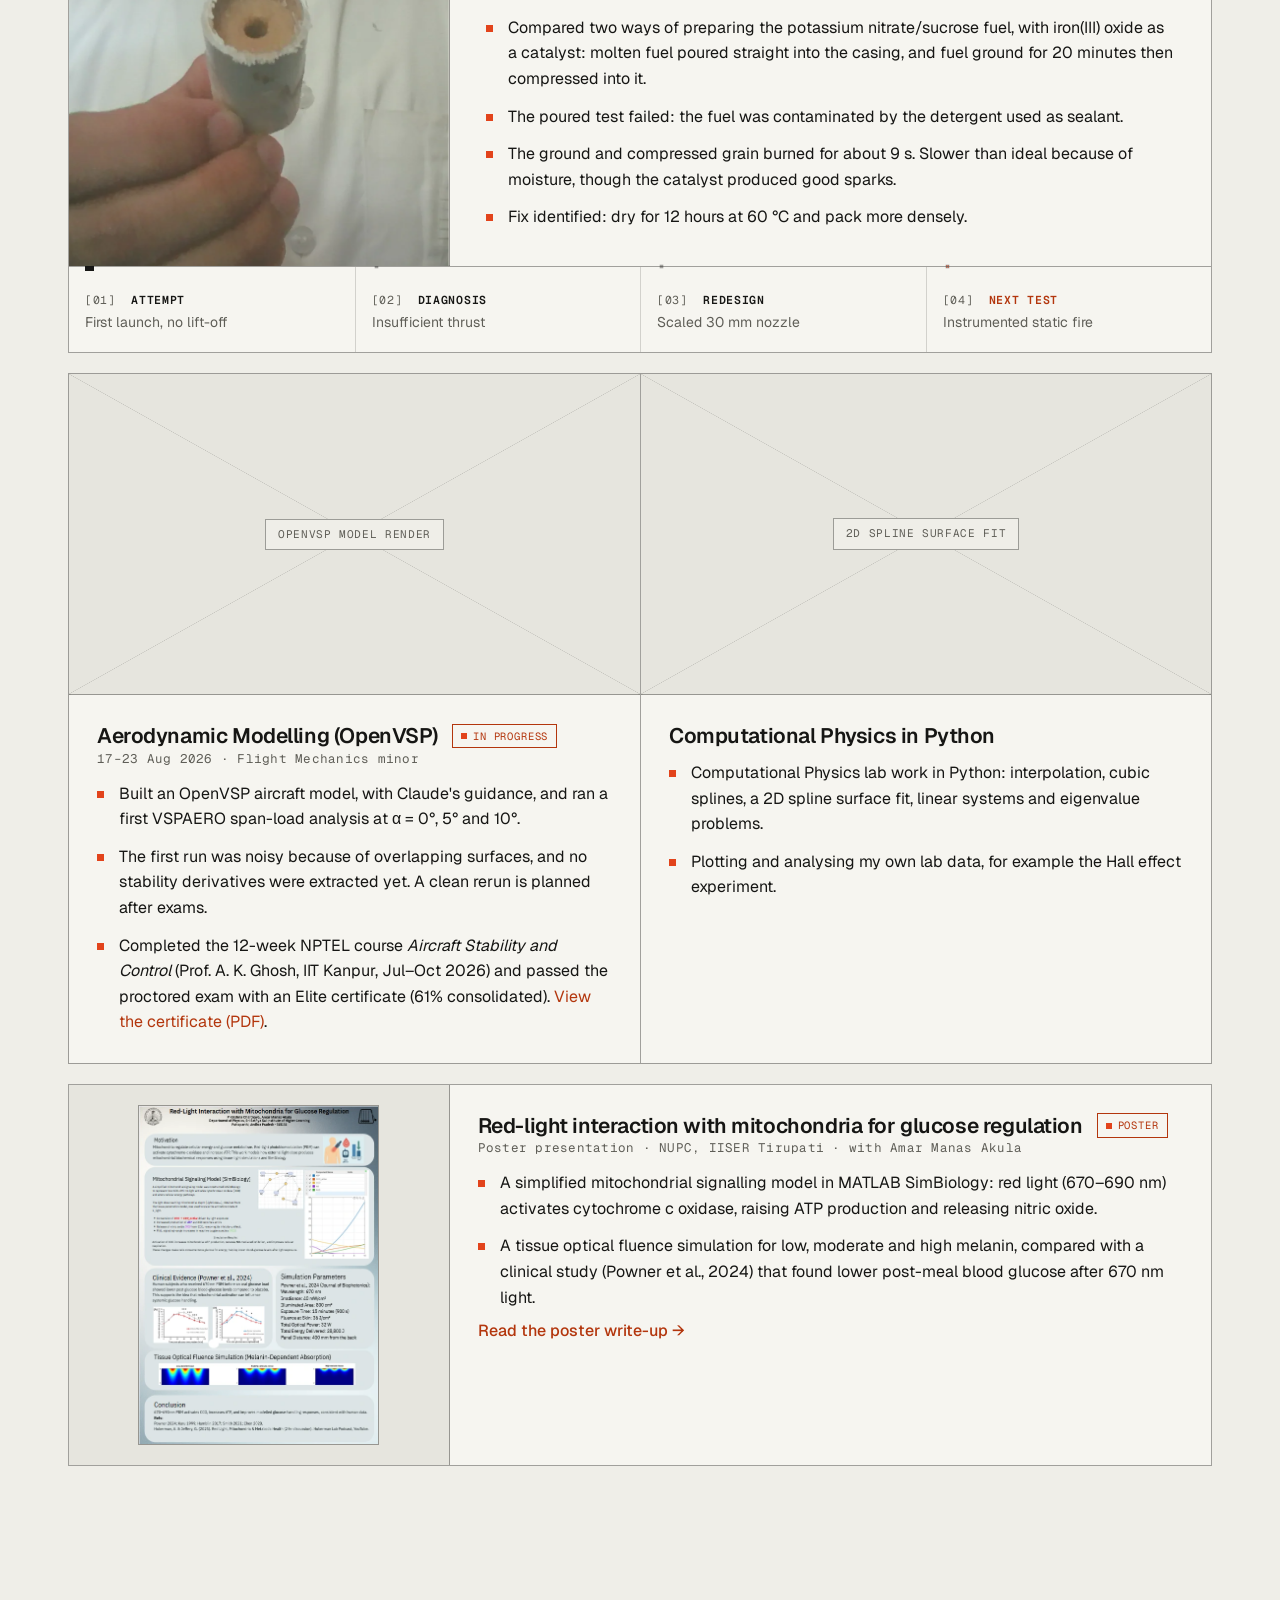
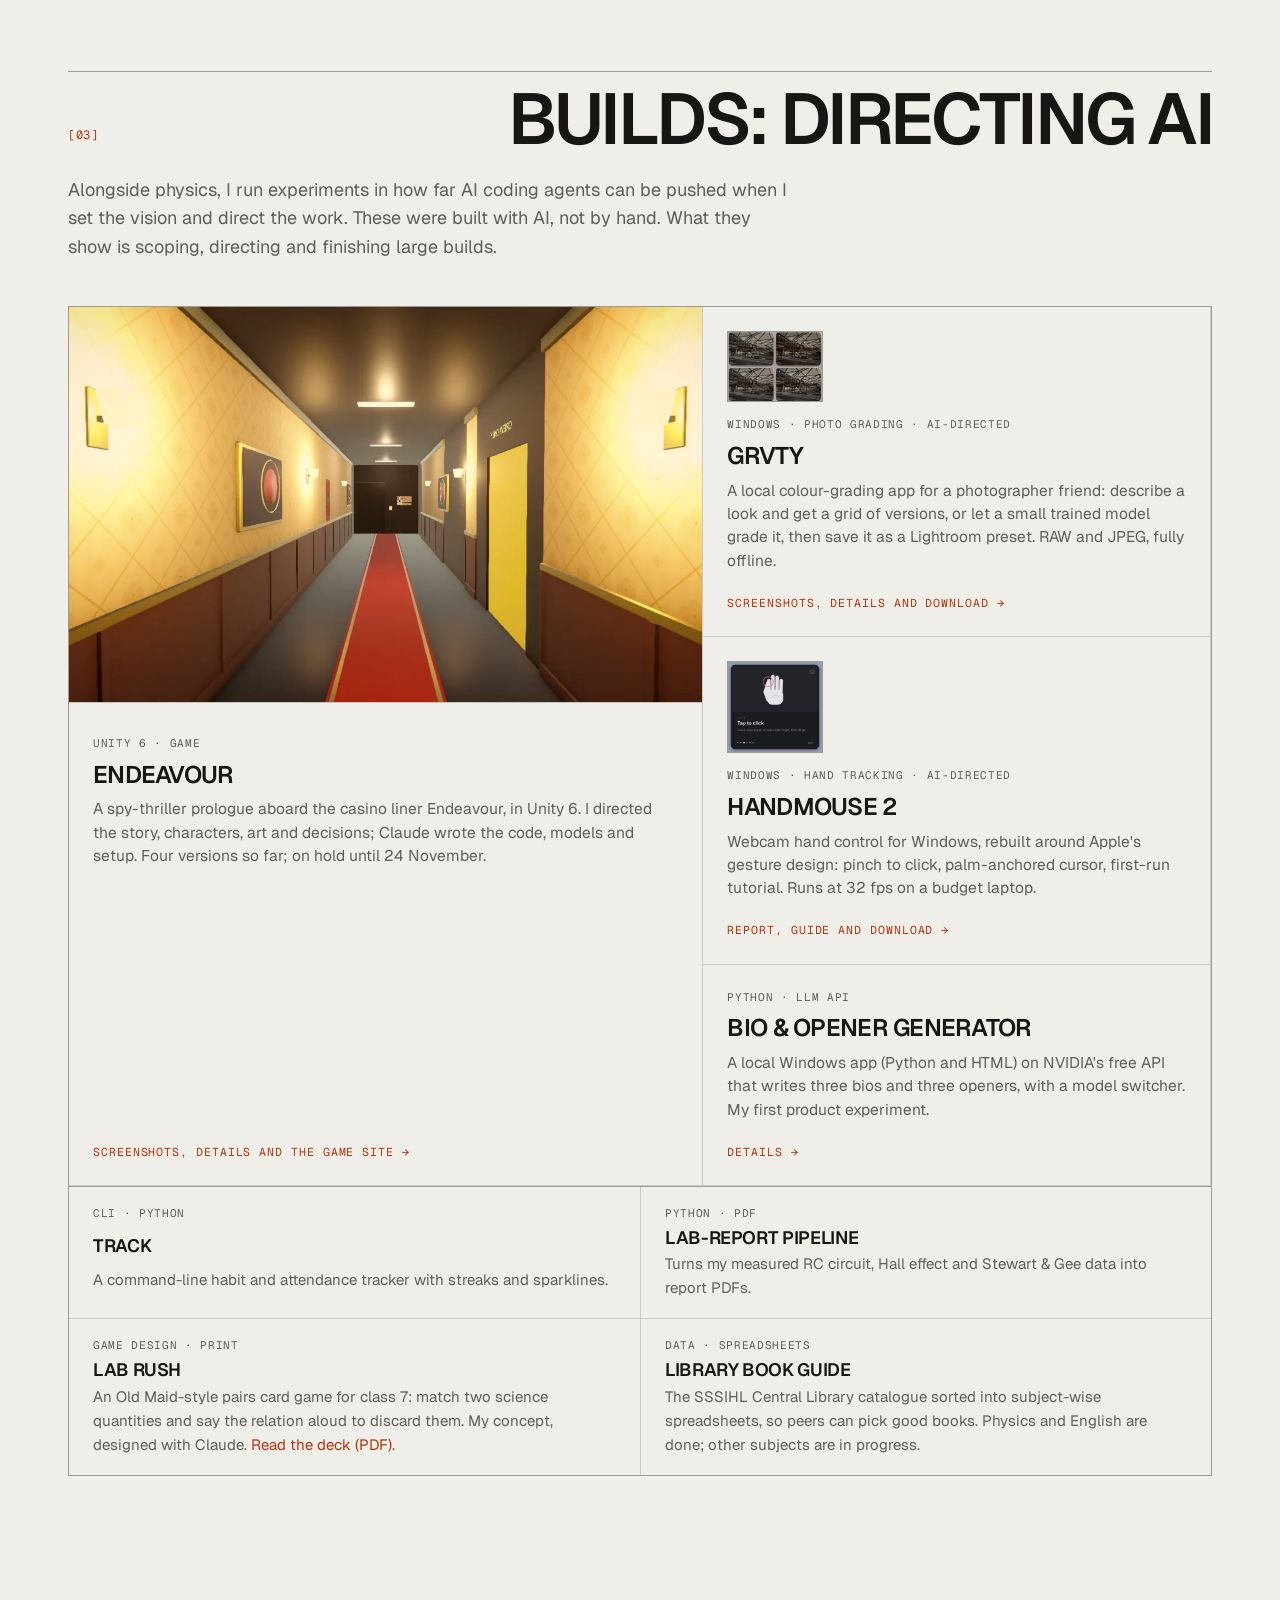
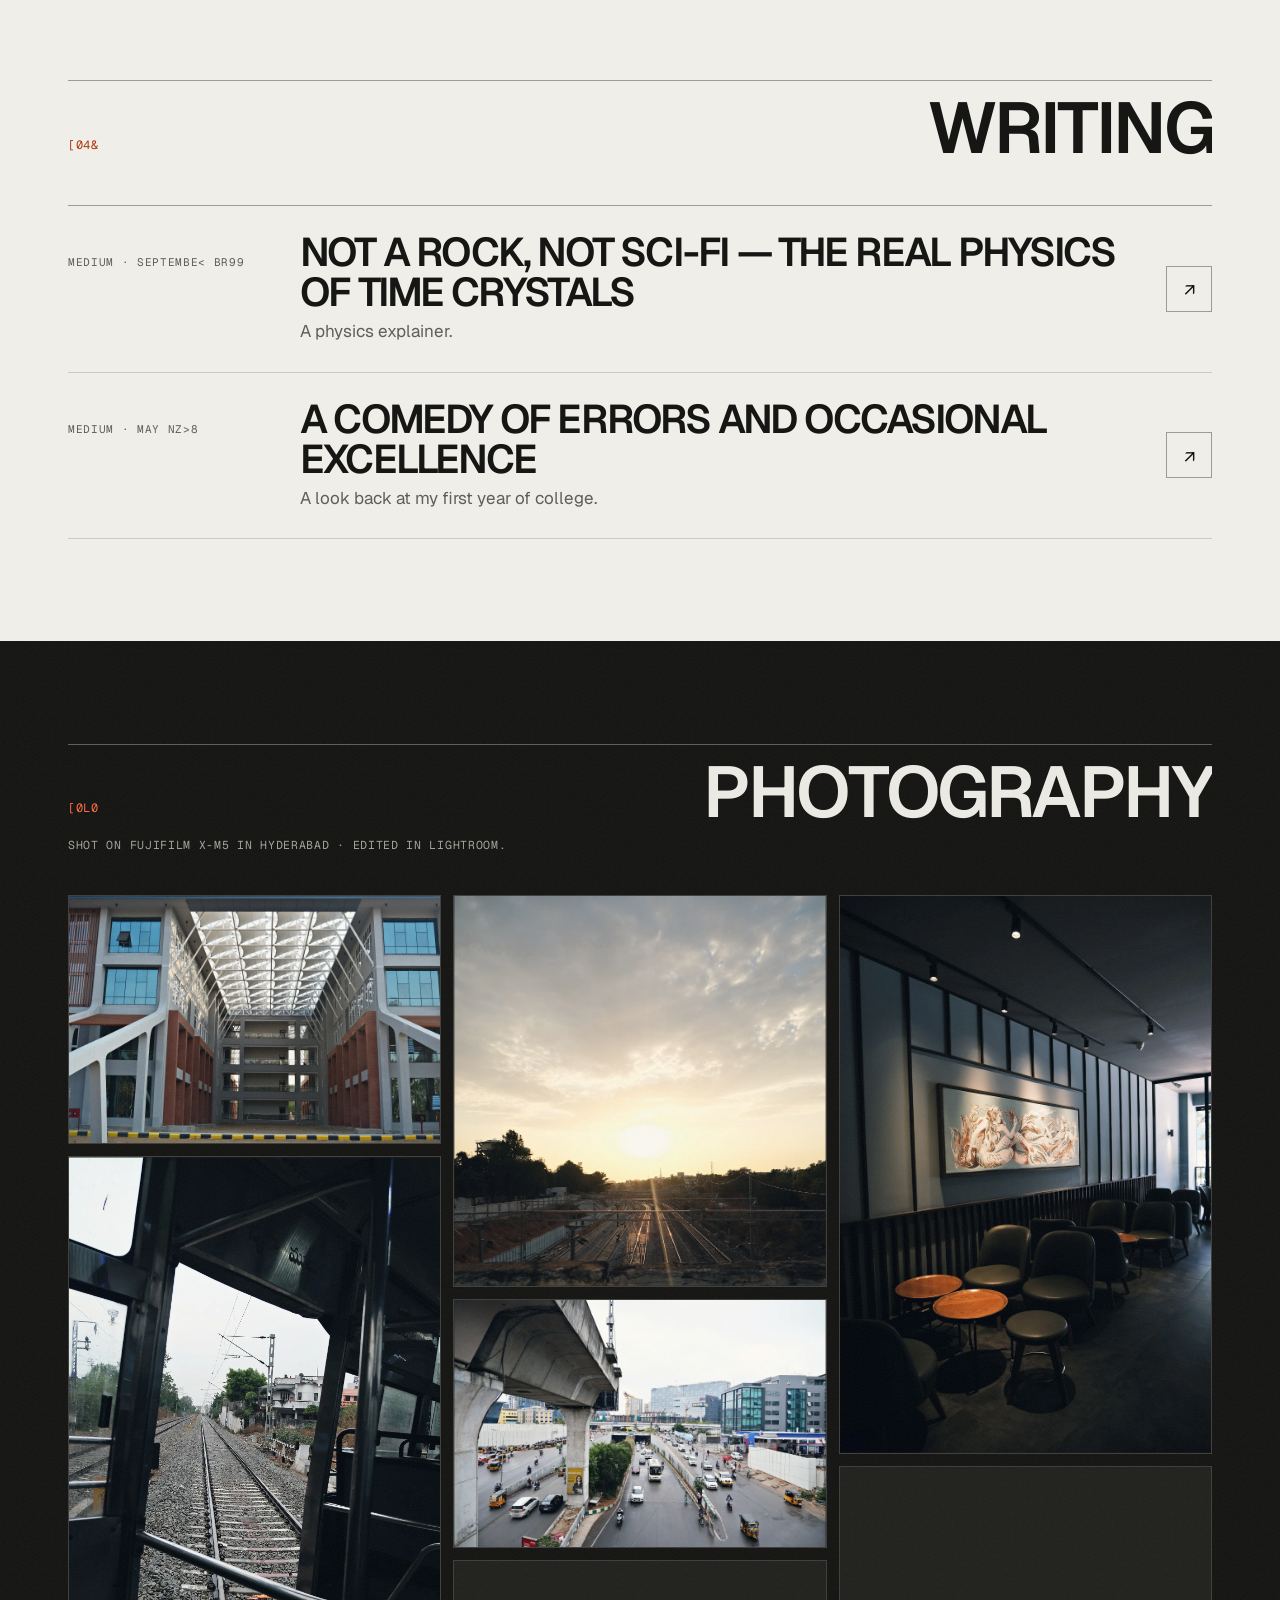
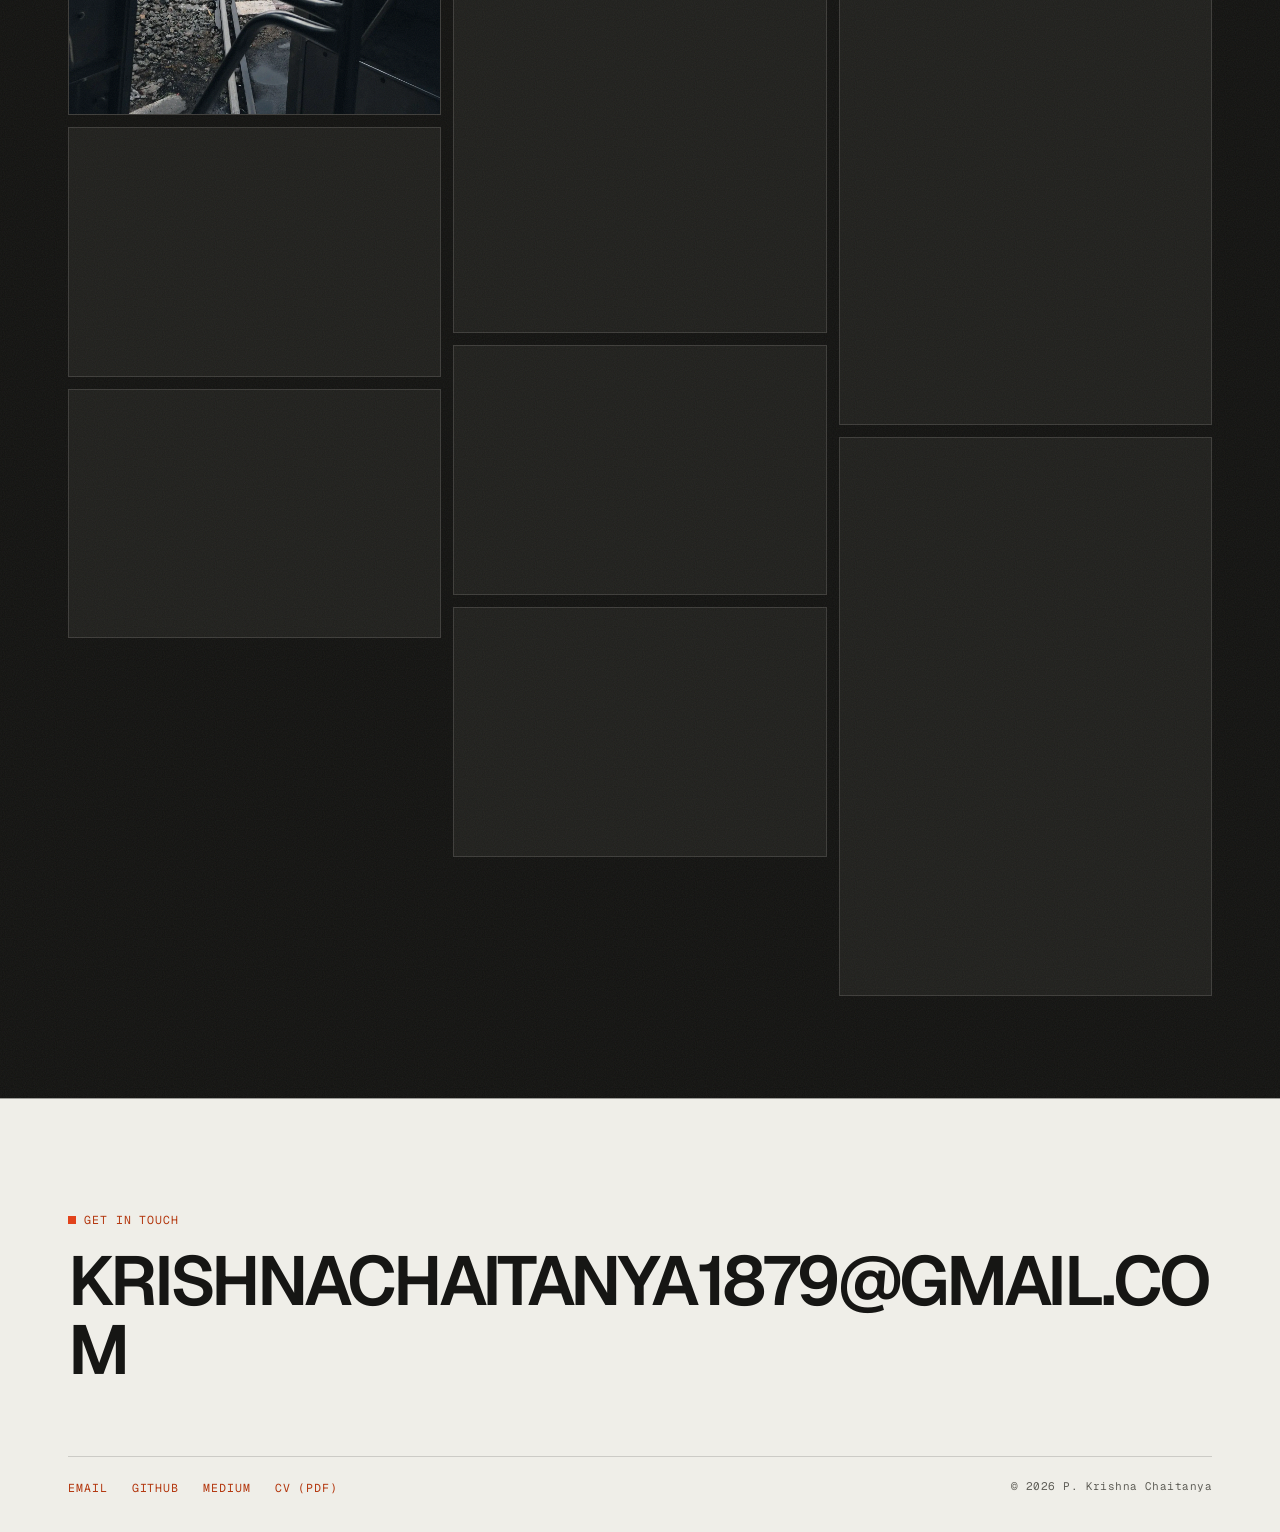
==== commit 4afa8a92: "Add NPTEL certificate, Lab Rush and Library book guide to portfolio Co-Authored-By: Claude Sonnet 5." ====
--- a/index.html
+++ b/index.html
@@ -63,7 +63,7 @@
           <p class="status-head"><span class="pulse" aria-hidden="true"></span>Currently</p>
           <dl>
             <div><dt>Building</dt><dd>KNSU rocket motor, with an instrumented static fire next</dd></div>
-            <div><dt>Certified</dt><dd>NPTEL Aircraft Stability and Control, Elite, 61% (IIT Kanpur, Jul–Oct 2026)</dd></div>
+            <div><dt>Certified</dt><dd><a href="assets/docs/nptel-aircraft-stability-certificate.pdf">NPTEL Aircraft Stability and Control, Elite, 61%</a> (IIT Kanpur, Jul–Oct 2026)</dd></div>
             <div><dt>Learning</dt><dd>German, A2 towards B1</dd></div>
             <div><dt>Aiming for</dt><dd>A Master's in Physics in Germany</dd></div>
           </dl>
@@ -307,7 +307,7 @@
               <ul class="bullets">
                 <li>Built an OpenVSP aircraft model, with Claude's guidance, and ran a first VSPAERO span-load analysis at α = 0°, 5° and 10°.</li>
                 <li>The first run was noisy because of overlapping surfaces, and no stability derivatives were extracted yet. A clean rerun is planned after exams.</li>
-                <li>Completed the 12-week NPTEL course <em>Aircraft Stability and Control</em> (Prof. A. K. Ghosh, IIT Kanpur, Jul–Oct 2026) and passed the proctored exam with an Elite certificate (61% consolidated).</li>
+                <li>Completed the 12-week NPTEL course <em>Aircraft Stability and Control</em> (Prof. A. K. Ghosh, IIT Kanpur, Jul–Oct 2026) and passed the proctored exam with an Elite certificate (61% consolidated). <a href="assets/docs/nptel-aircraft-stability-certificate.pdf">View the certificate (PDF)</a>.</li>
               </ul>
             </div>
           </article>
@@ -382,6 +382,8 @@
         <ul class="mini-builds">
           <li><span class="kicker">CLI · Python</span><h3>track</h3><p>A command-line habit and attendance tracker with streaks and sparklines.</p></li>
           <li><span class="kicker">Python · PDF</span><h3>Lab-report pipeline</h3><p>Turns my measured RC circuit, Hall effect and Stewart &amp; Gee data into report PDFs.</p></li>
+          <li><span class="kicker">Game design · print</span><h3>Lab Rush</h3><p>An Old Maid-style pairs card game for class 7: match two science quantities and say the relation aloud to discard them. My concept, designed with Claude. <a href="assets/docs/lab-rush-card-game.pdf">Read the deck (PDF)</a>.</p></li>
+          <li><span class="kicker">Data · spreadsheets</span><h3>Library book guide</h3><p>The SSSIHL Central Library catalogue sorted into subject-wise spreadsheets, so peers can pick good books. Physics and English are done; other subjects are in progress.</p></li>
         </ul>
       </div>
     </section>
--- a/assets/css/style.css
+++ b/assets/css/style.css
@@ -621,7 +621,7 @@
 
 /* Smaller AI-built tools under the Builds grid */
 .mini-builds { display: grid; border: 1px solid var(--line-strong); border-top: 0; }
-@media (min-width: 760px) { .mini-builds { grid-template-columns: 1fr 1fr; } .mini-builds li + li { border-left: 1px solid var(--line); } }
+@media (min-width: 760px) { .mini-builds { grid-template-columns: 1fr 1fr; } .mini-builds li:nth-child(even) { border-left: 1px solid var(--line); } .mini-builds li:nth-child(n+3) { border-top: 1px solid var(--line); } }
 @media (max-width: 759px) { .mini-builds li + li { border-top: 1px solid var(--line); } }
 .mini-builds li { padding: 18px 24px; display: grid; gap: 4px; }
 .mini-builds .kicker { font-family: var(--mono); font-size: 11px; letter-spacing: .06em; text-transform: uppercase; color: var(--muted); }
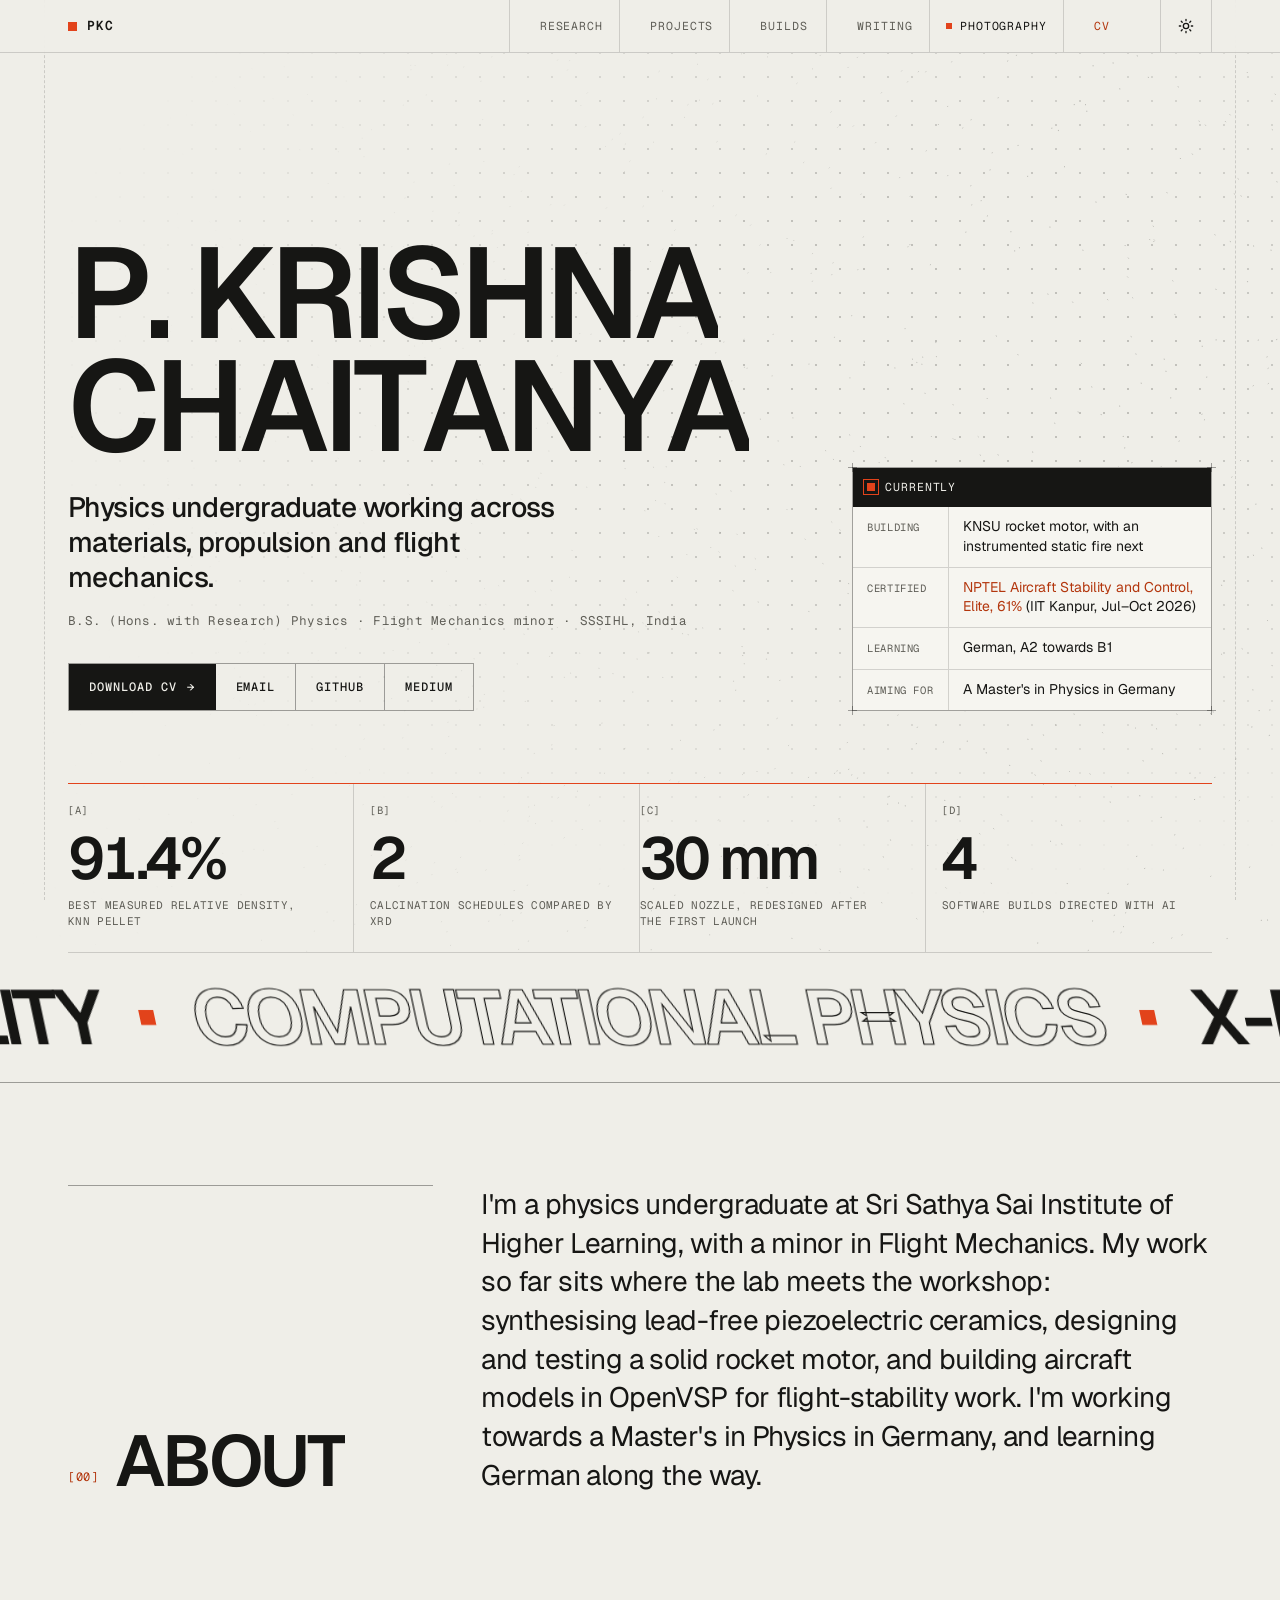
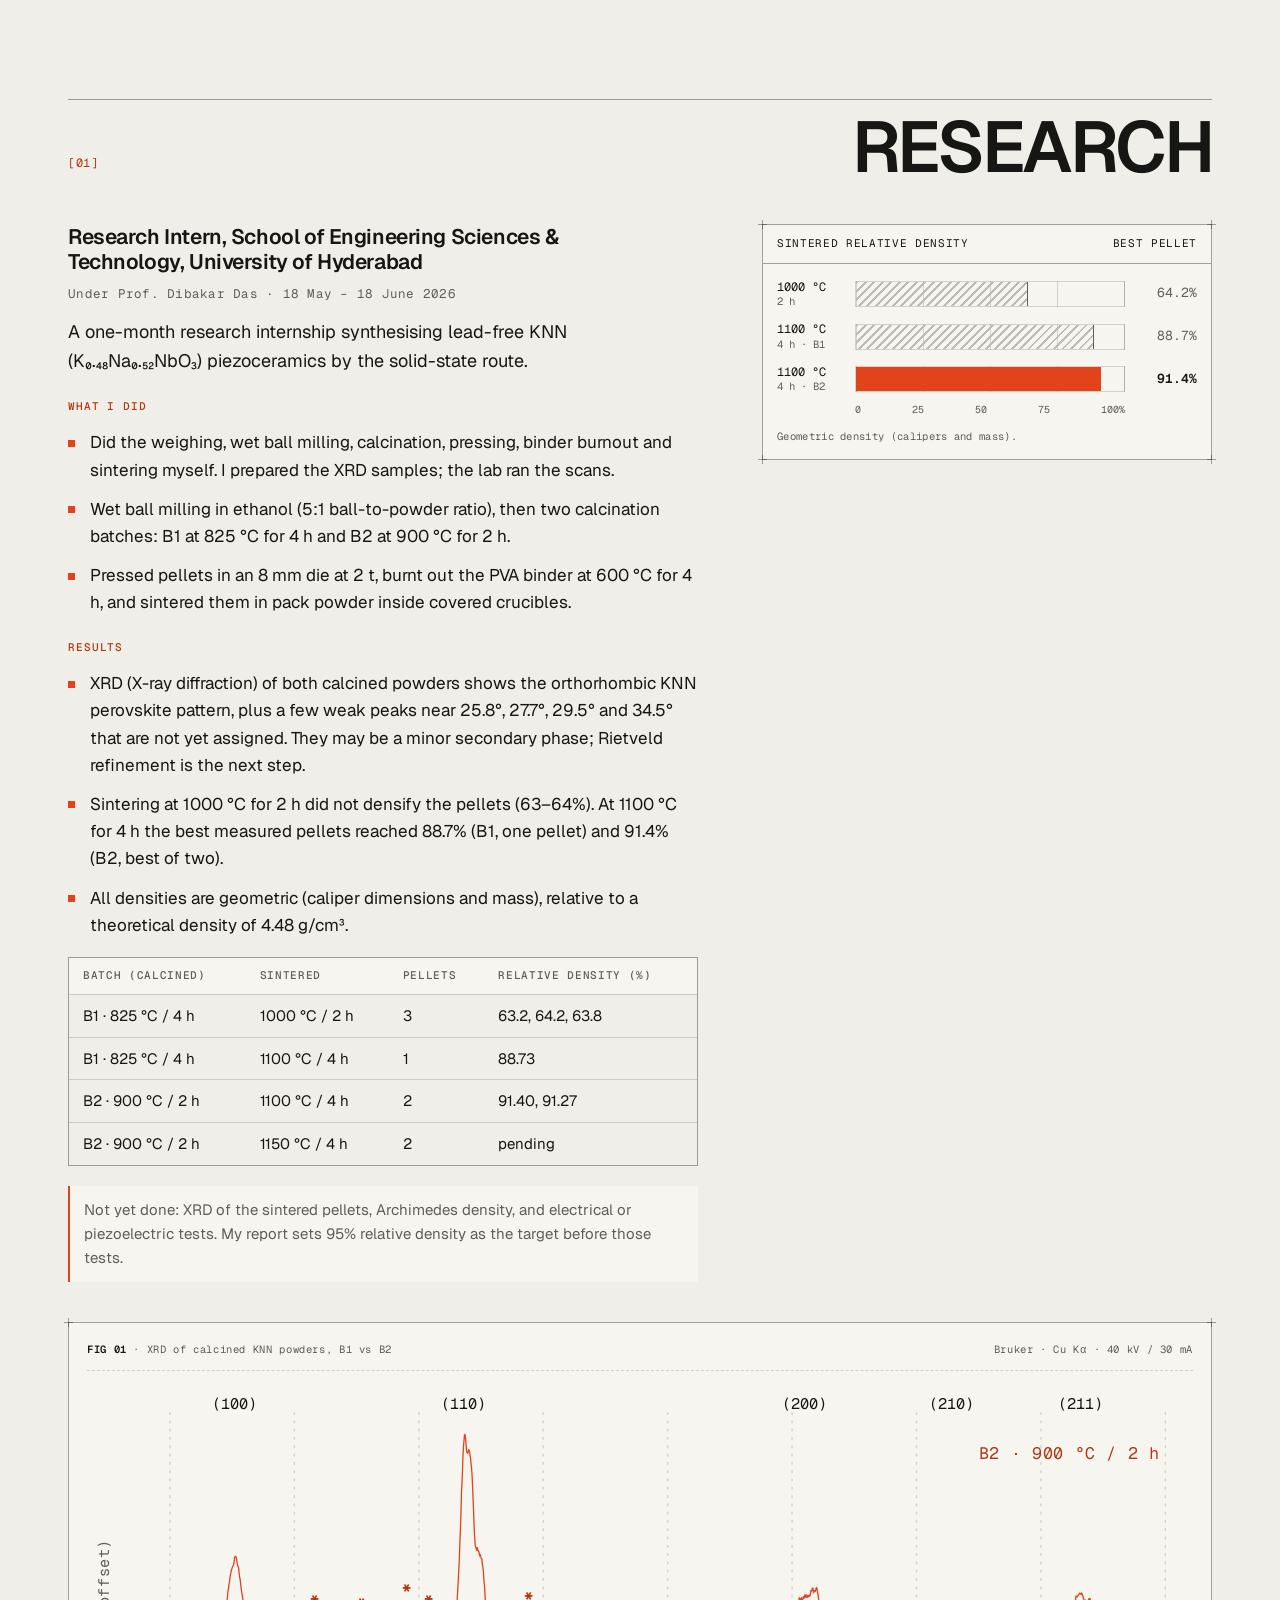
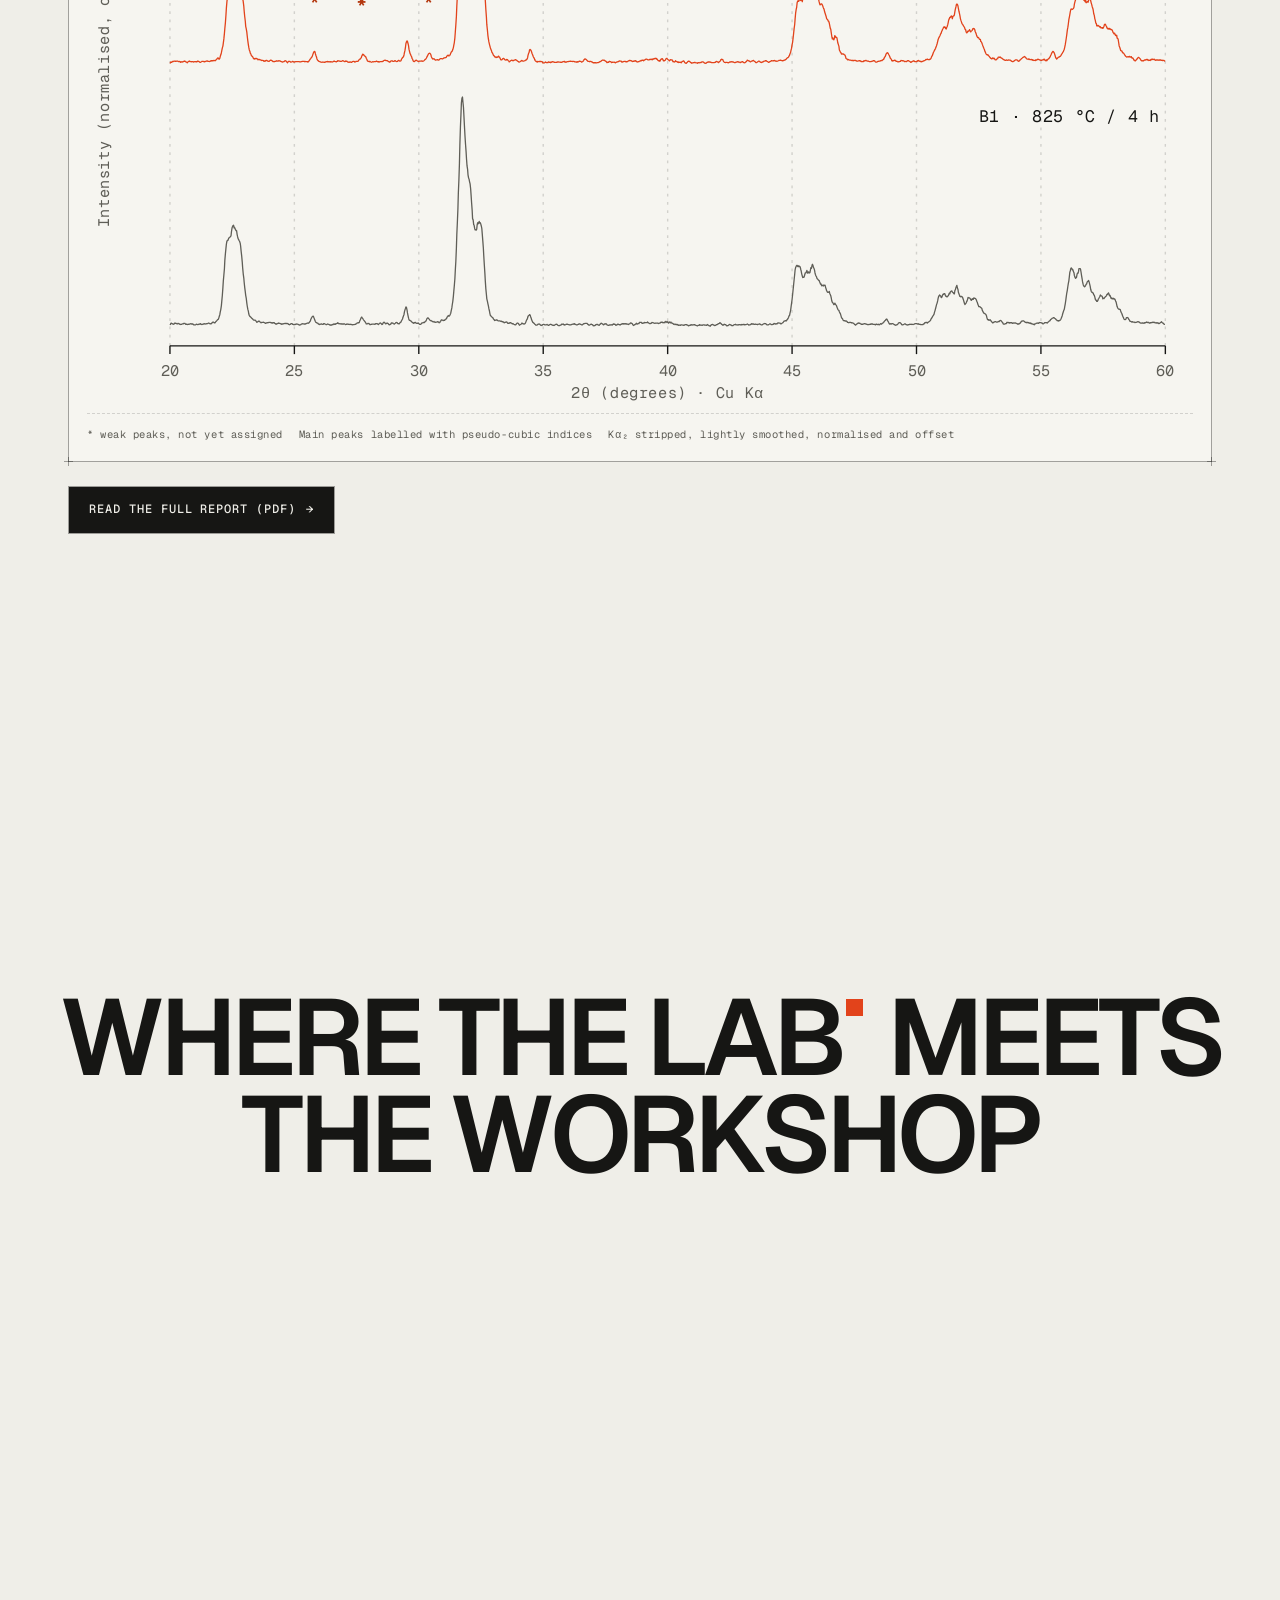
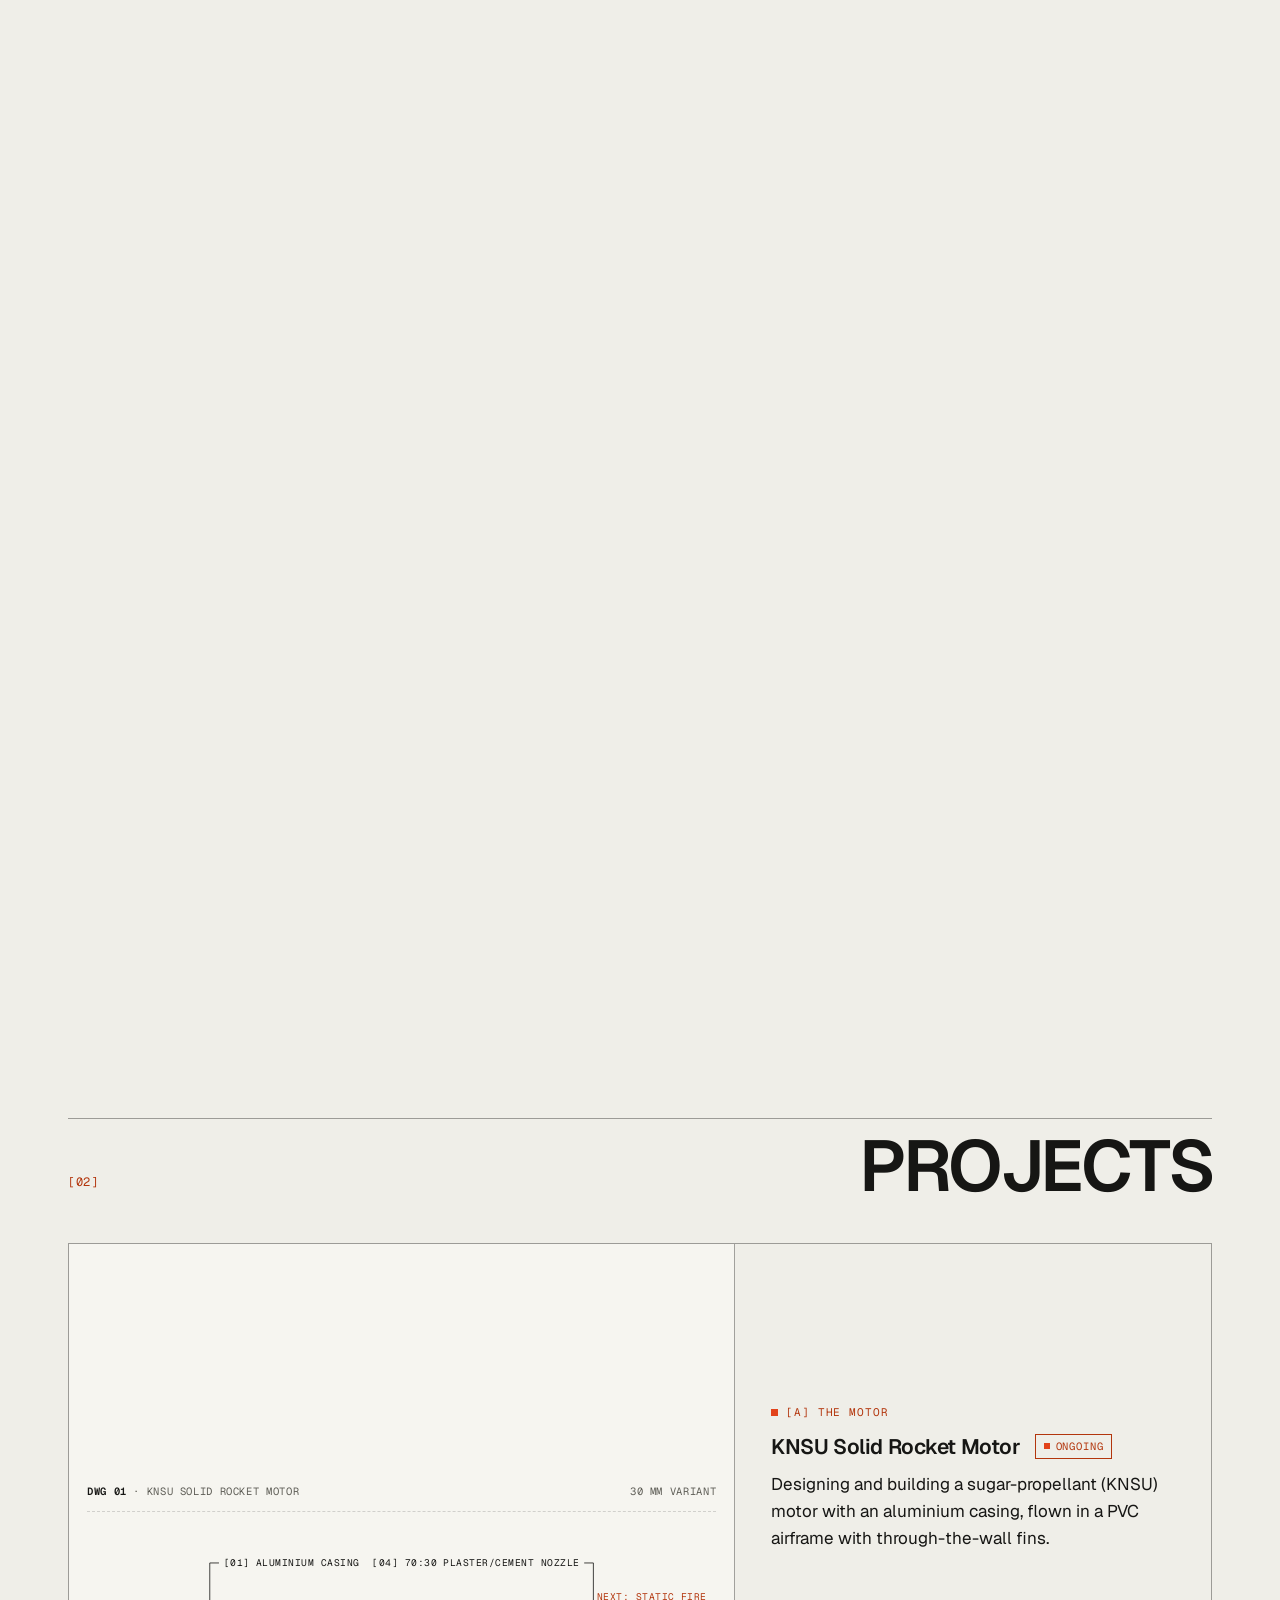
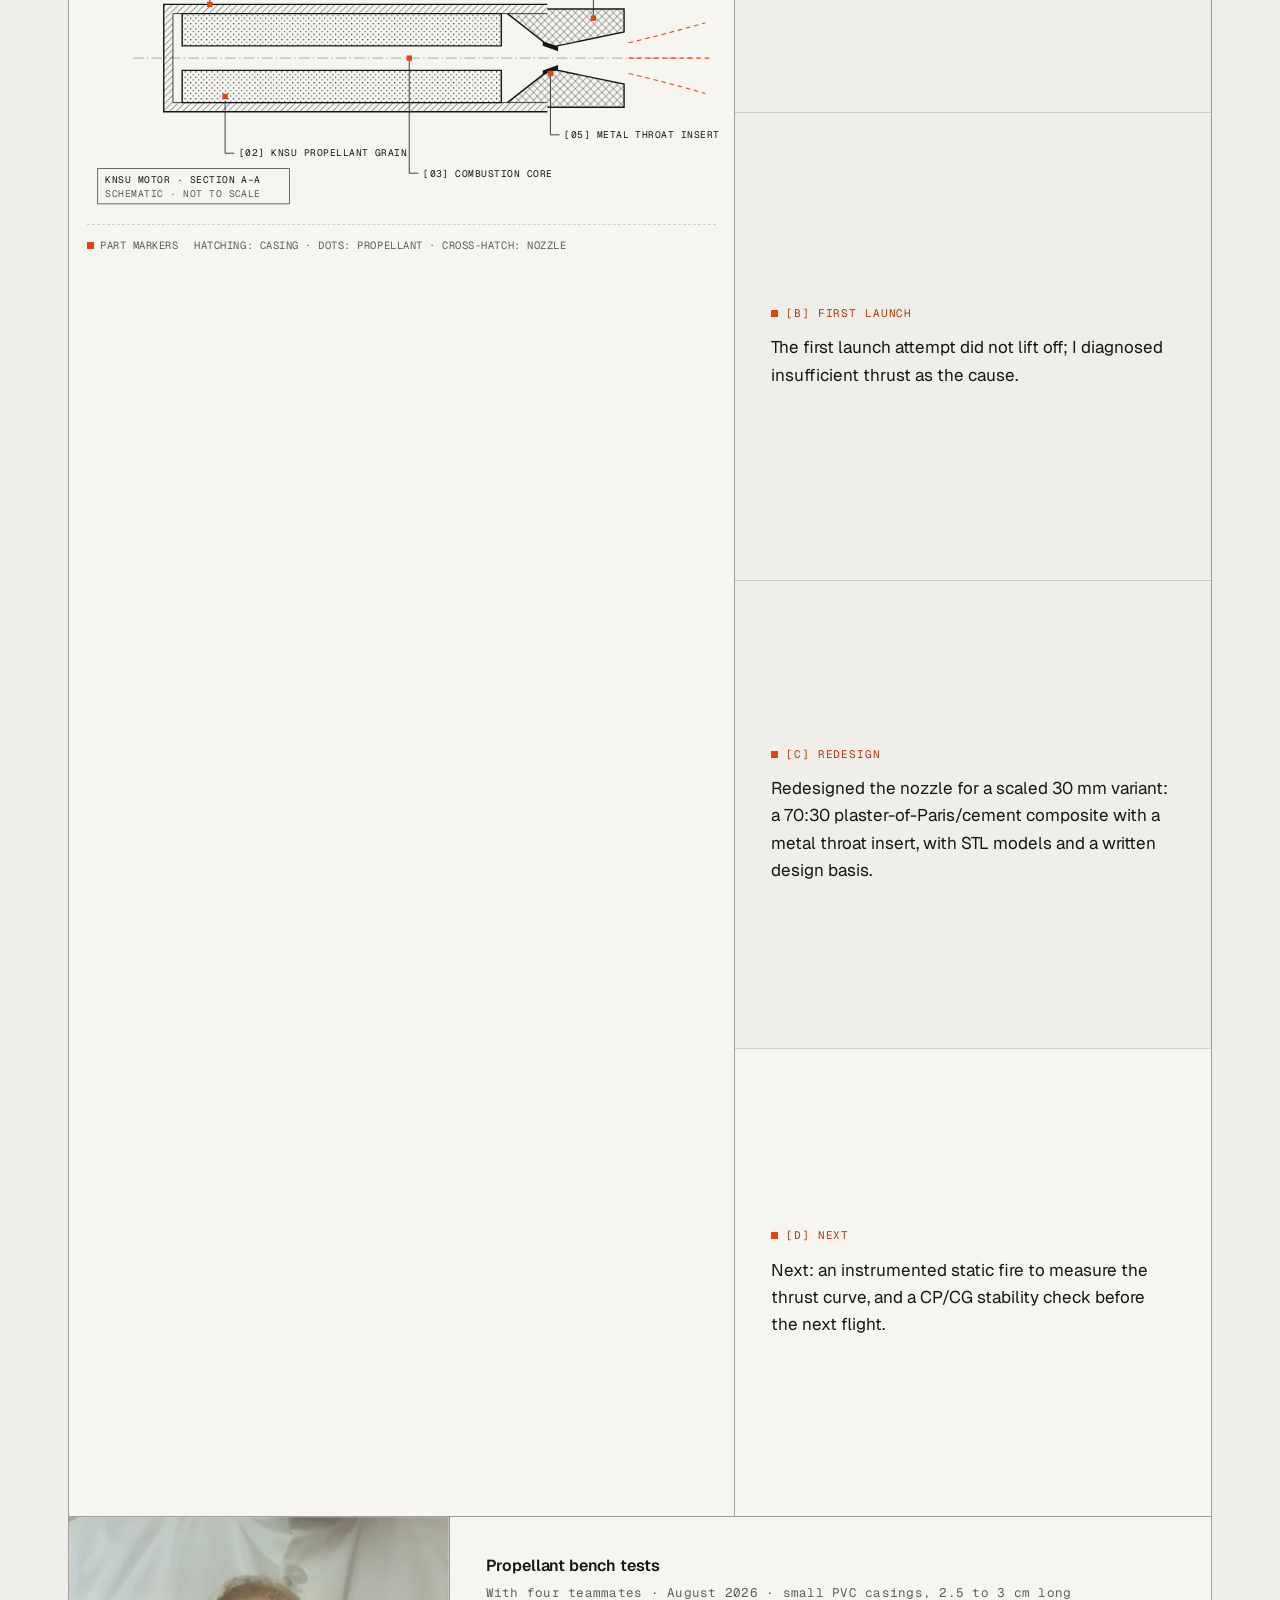
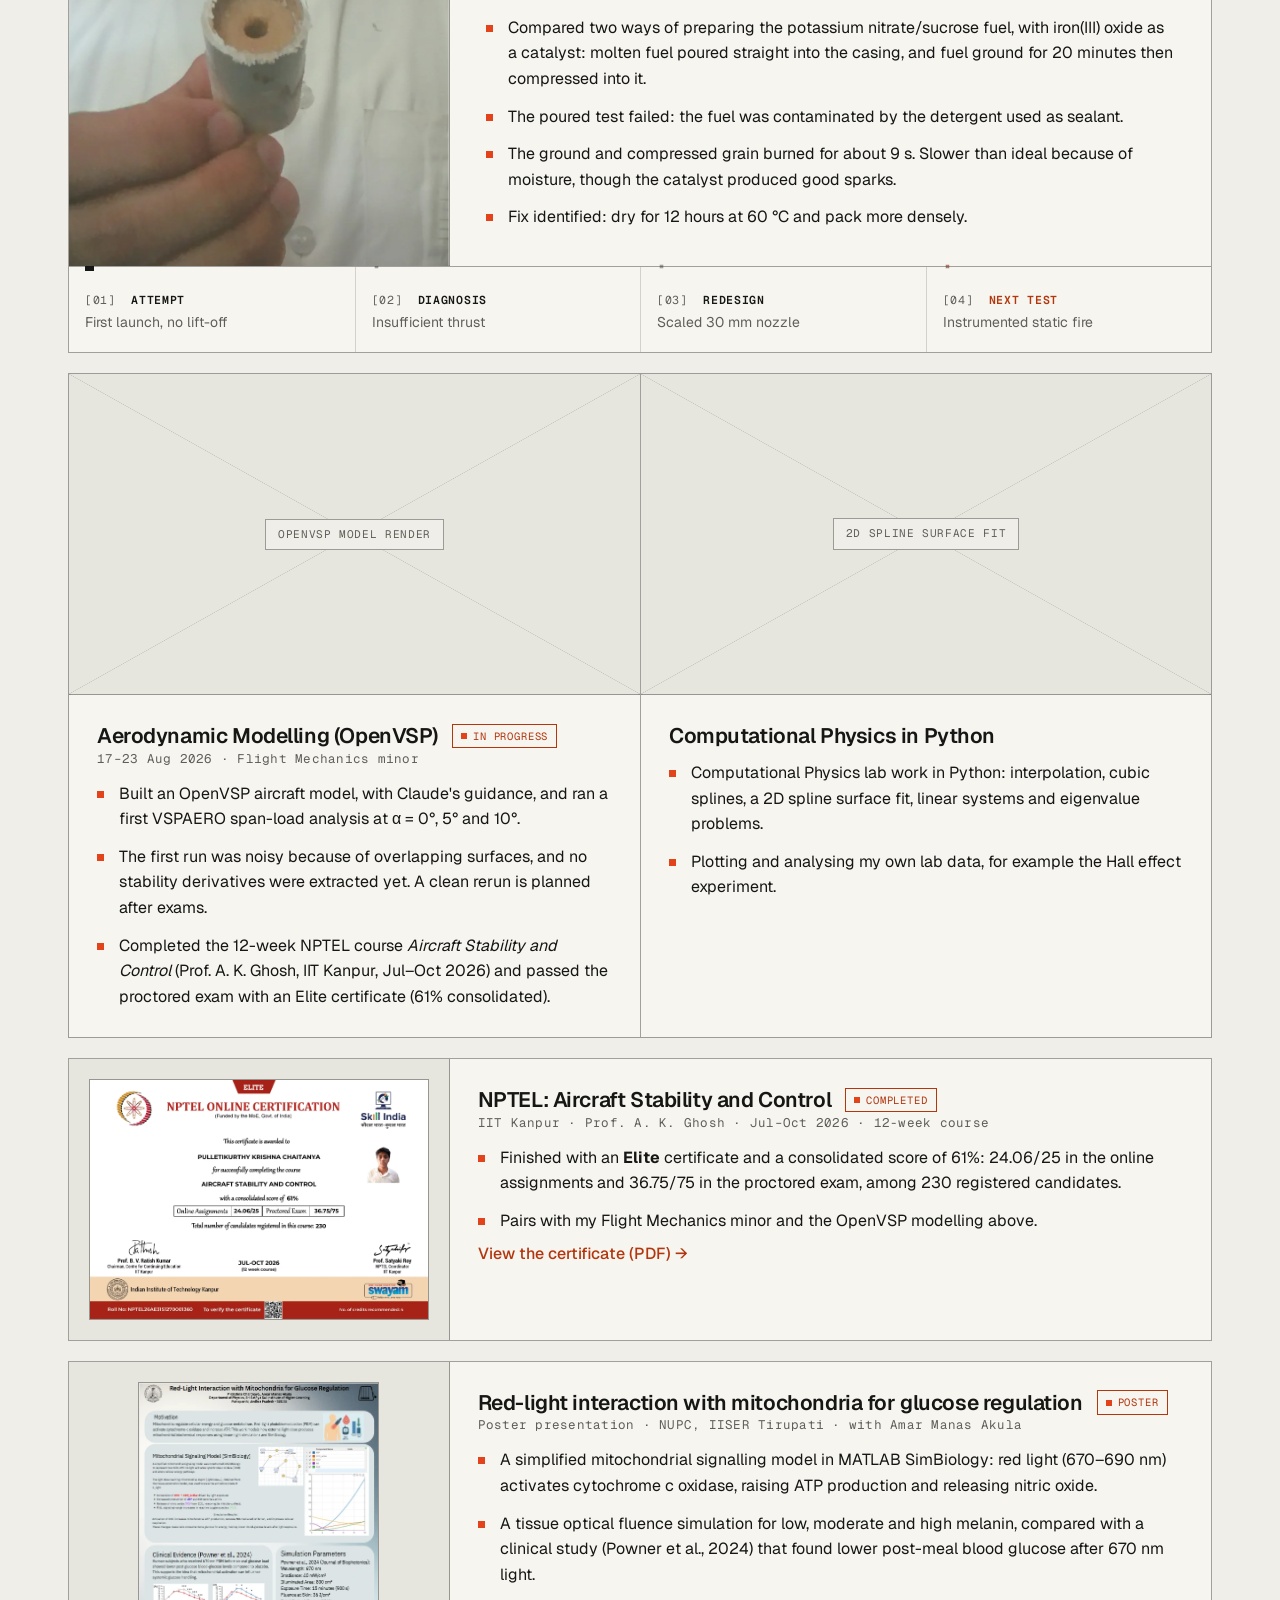
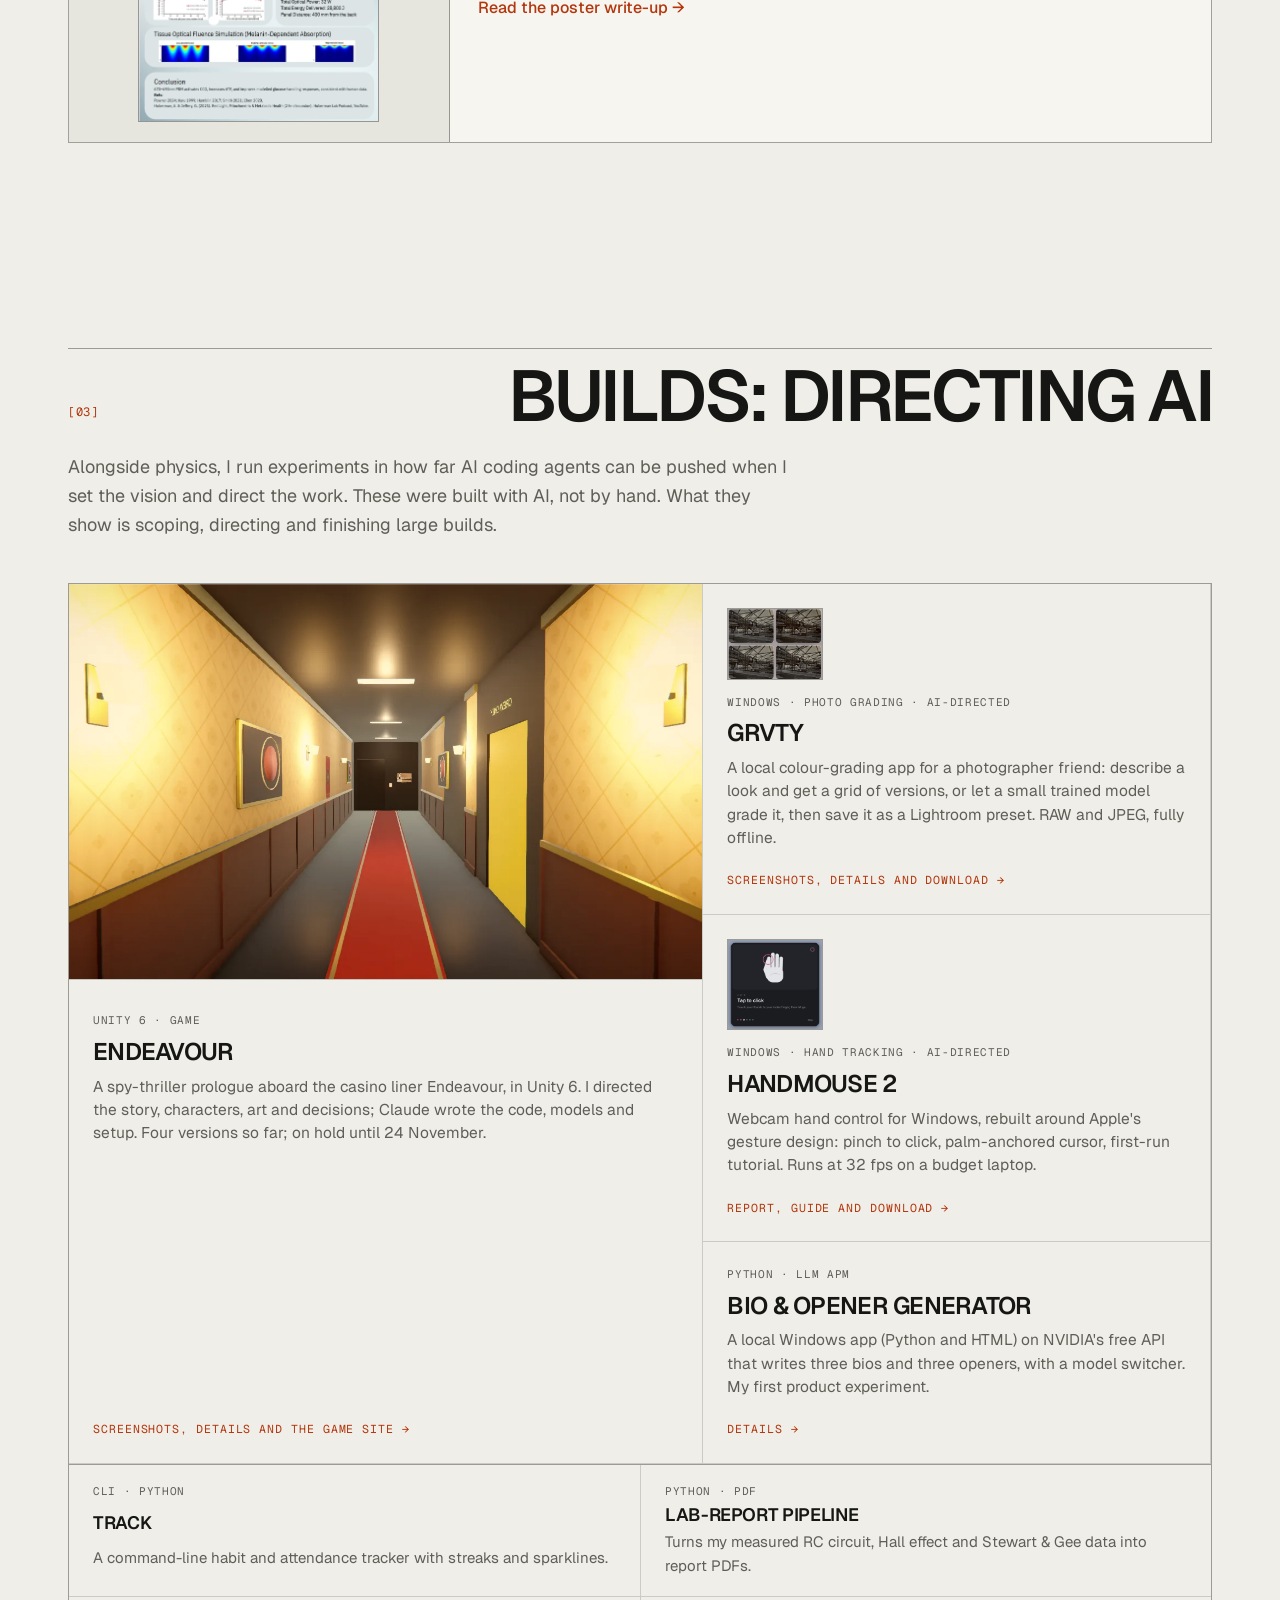
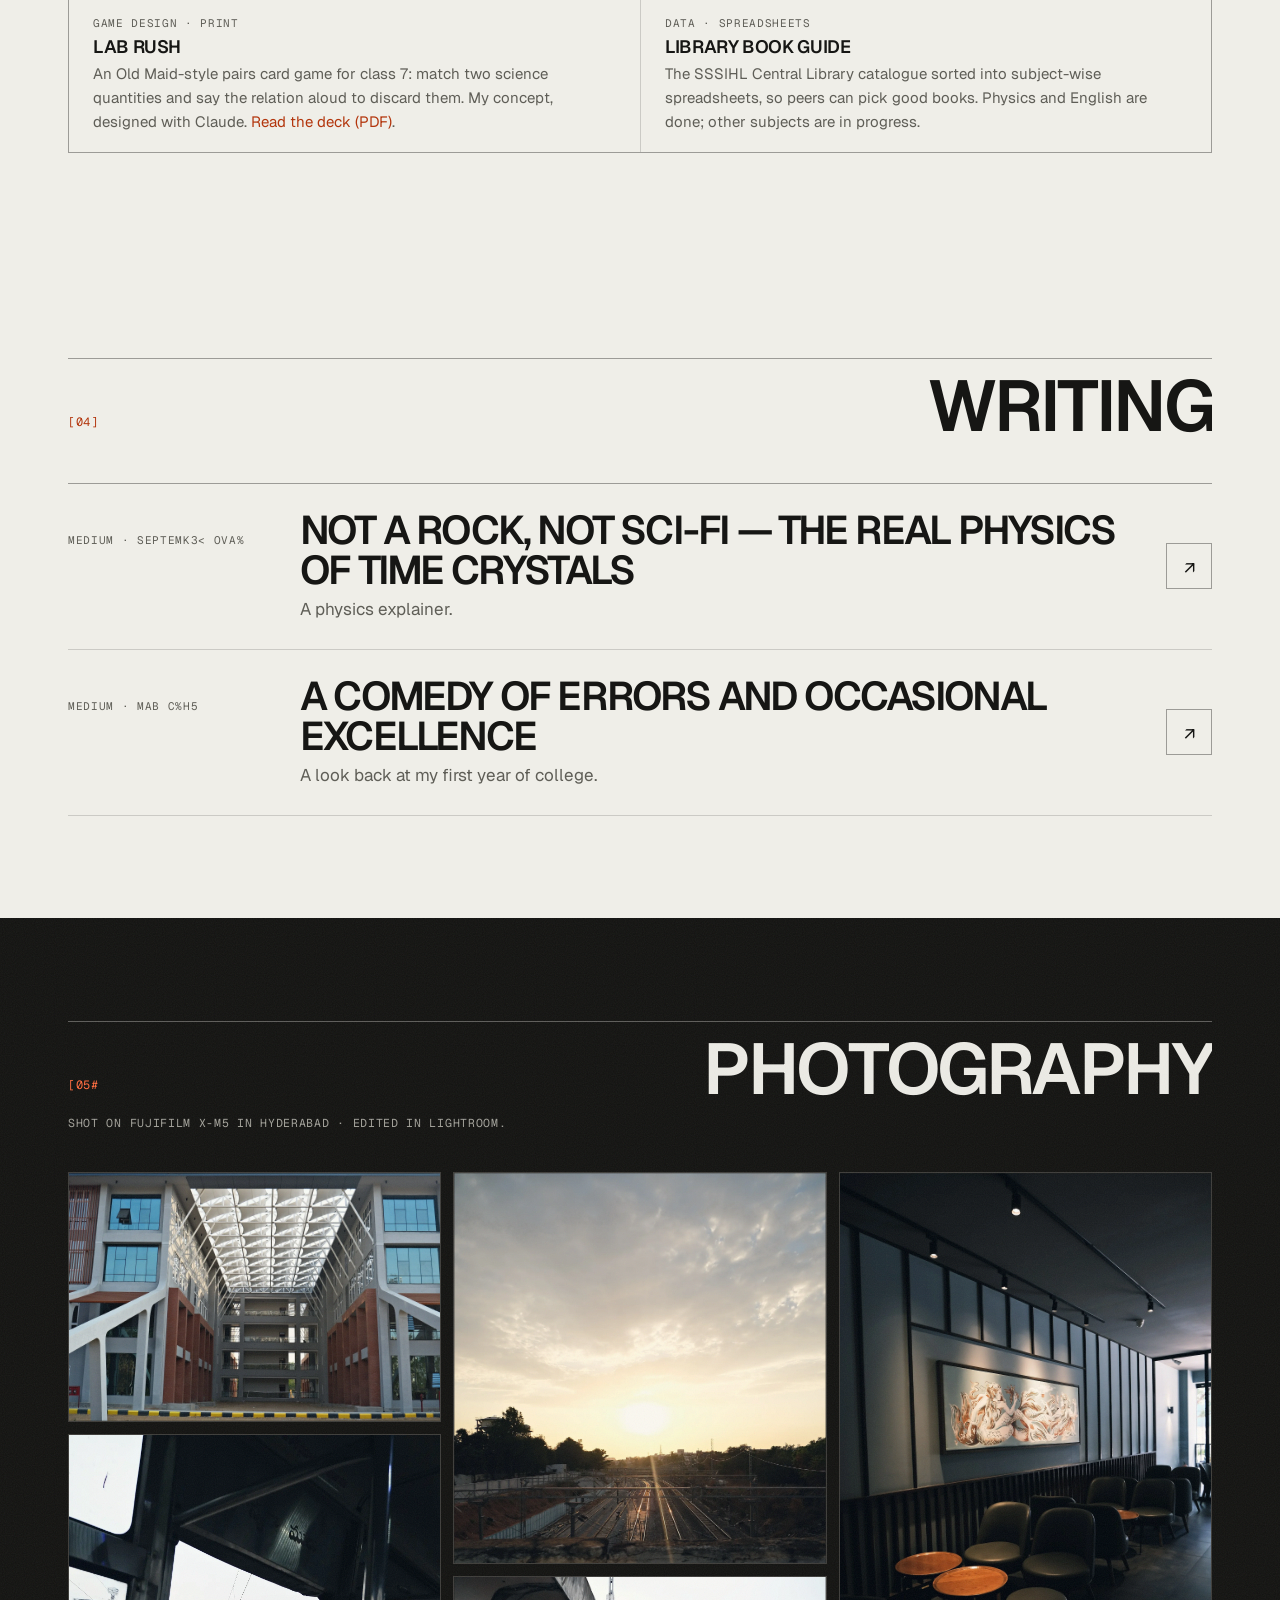
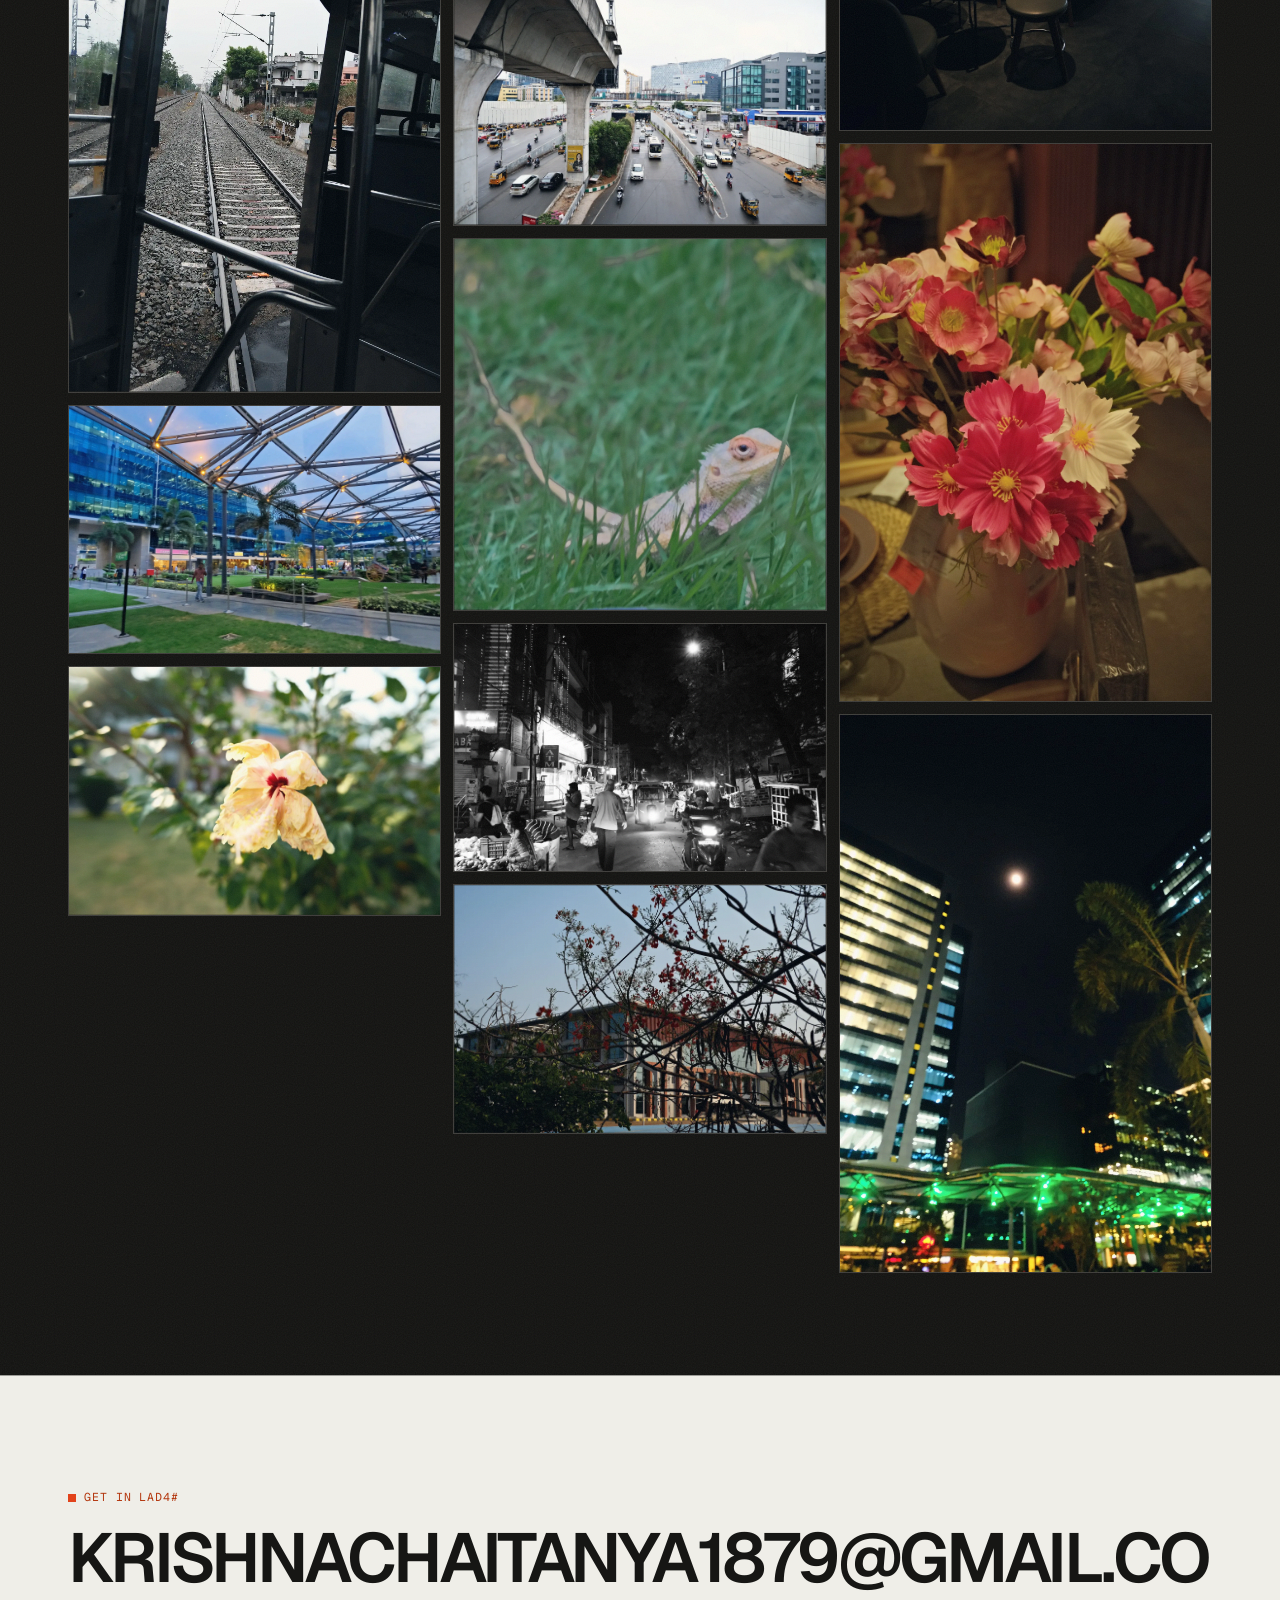
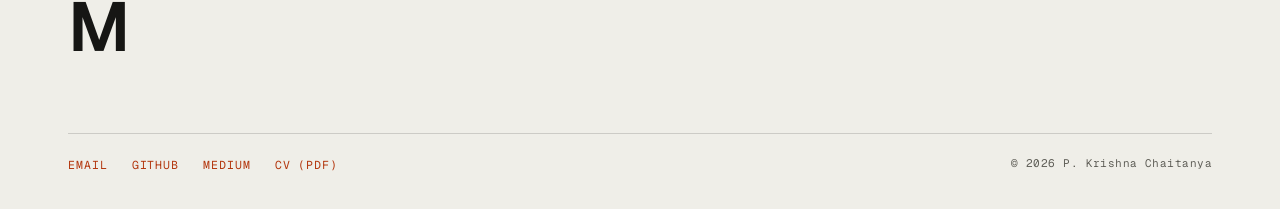
==== commit 1871463c: "Feature NPTEL certificate as a main project card Co-Authored-By: Claude Sonnet 5.5 <noreply@anthropi" ====
--- a/index.html
+++ b/index.html
@@ -307,7 +307,7 @@
               <ul class="bullets">
                 <li>Built an OpenVSP aircraft model, with Claude's guidance, and ran a first VSPAERO span-load analysis at α = 0°, 5° and 10°.</li>
                 <li>The first run was noisy because of overlapping surfaces, and no stability derivatives were extracted yet. A clean rerun is planned after exams.</li>
-                <li>Completed the 12-week NPTEL course <em>Aircraft Stability and Control</em> (Prof. A. K. Ghosh, IIT Kanpur, Jul–Oct 2026) and passed the proctored exam with an Elite certificate (61% consolidated). <a href="assets/docs/nptel-aircraft-stability-certificate.pdf">View the certificate (PDF)</a>.</li>
+                <li>Completed the 12-week NPTEL course <em>Aircraft Stability and Control</em> (Prof. A. K. Ghosh, IIT Kanpur, Jul–Oct 2026) and passed the proctored exam with an Elite certificate (61% consolidated).</li>
               </ul>
             </div>
           </article>
@@ -325,6 +325,21 @@
             </div>
           </article>
         </div>
+
+        <article class="card card-row">
+          <a class="poster-thumb" href="assets/docs/nptel-aircraft-stability-certificate.pdf">
+            <img src="assets/img/nptel-certificate.webp" alt="NPTEL Elite certificate for Aircraft Stability and Control, IIT Kanpur, July to October 2026, consolidated score 61 percent" width="1521" height="1076" loading="lazy">
+          </a>
+          <div class="card-body">
+            <div class="card-head"><h3>NPTEL: Aircraft Stability and Control</h3><span class="tag">Completed</span></div>
+            <p class="meta">IIT Kanpur · Prof. A. K. Ghosh · Jul–Oct 2026 · 12-week course</p>
+            <ul class="bullets">
+              <li>Finished with an <strong>Elite</strong> certificate and a consolidated score of 61%: 24.06/25 in the online assignments and 36.75/75 in the proctored exam, among 230 registered candidates.</li>
+              <li>Pairs with my Flight Mechanics minor and the OpenVSP modelling above.</li>
+            </ul>
+            <a class="more" href="assets/docs/nptel-aircraft-stability-certificate.pdf">View the certificate (PDF) →</a>
+          </div>
+        </article>
 
         <article class="card card-row">
           <a class="poster-thumb" href="nupc-poster.html">
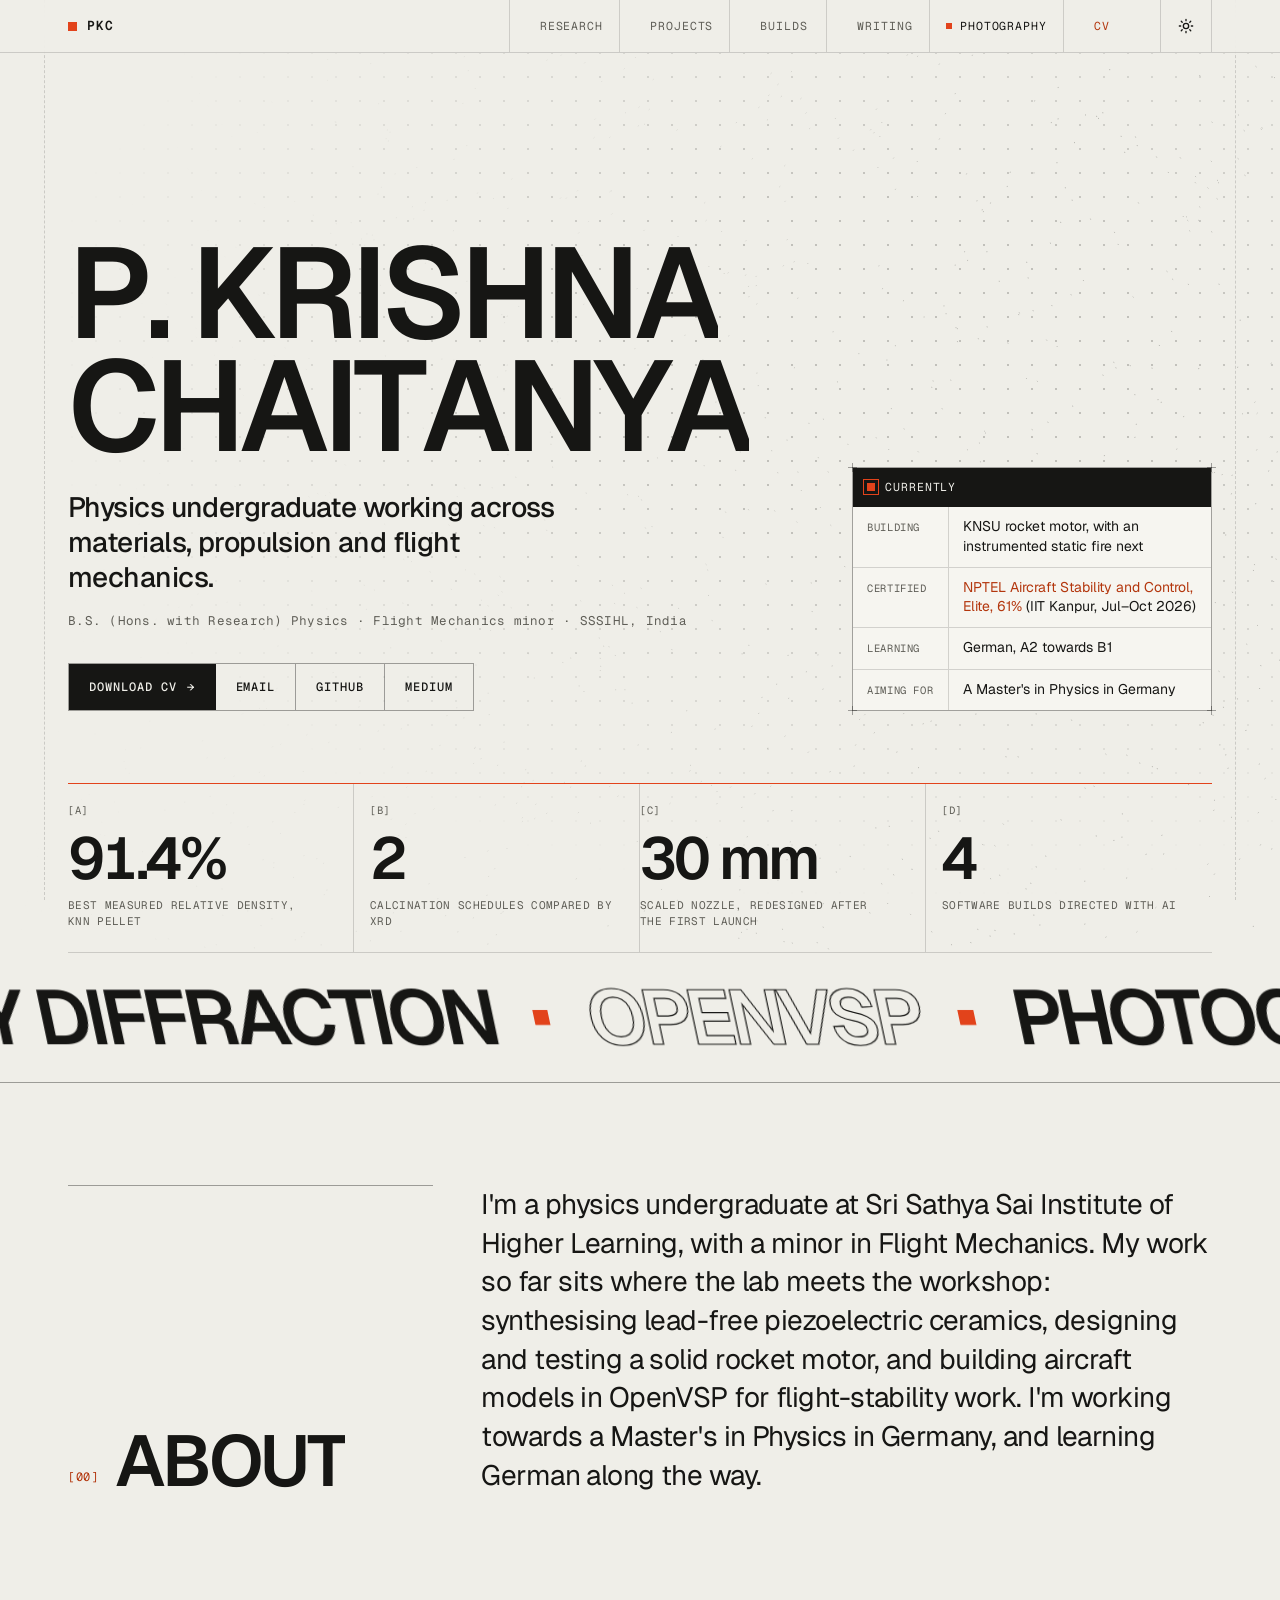
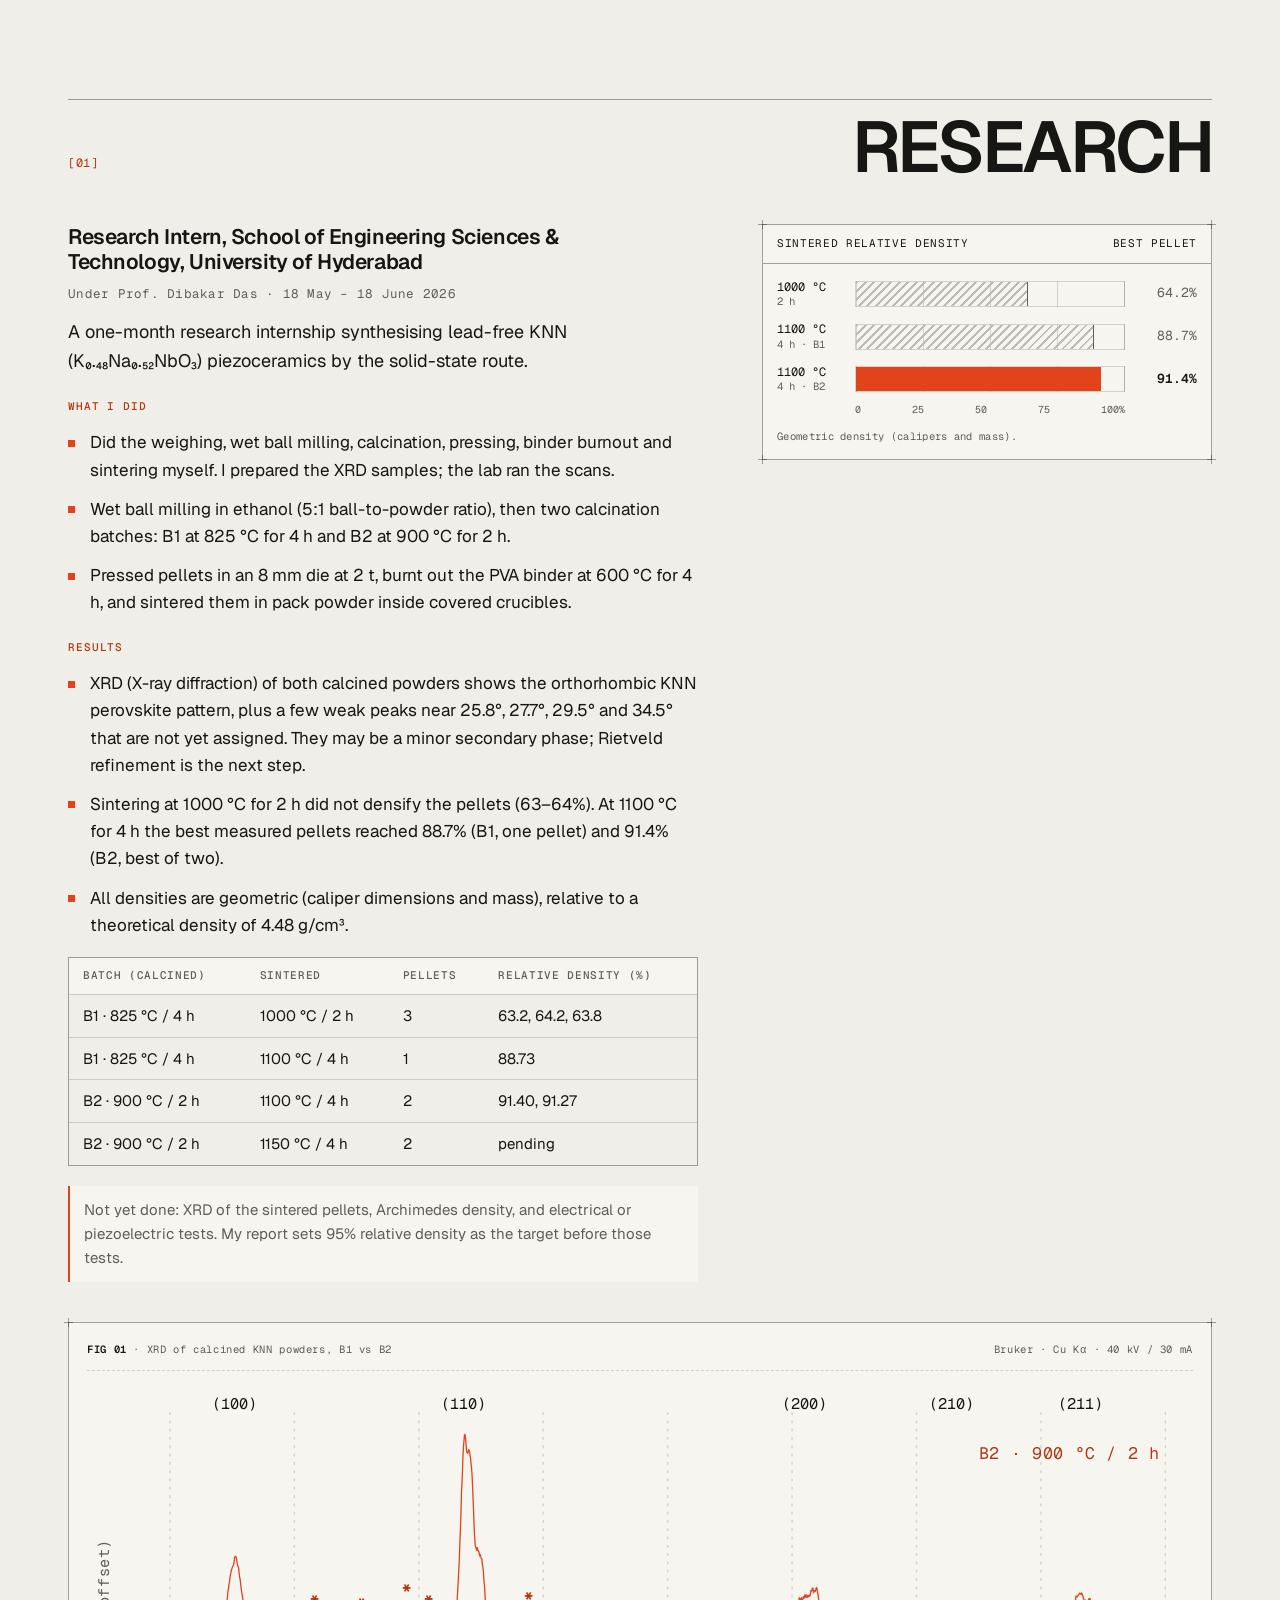
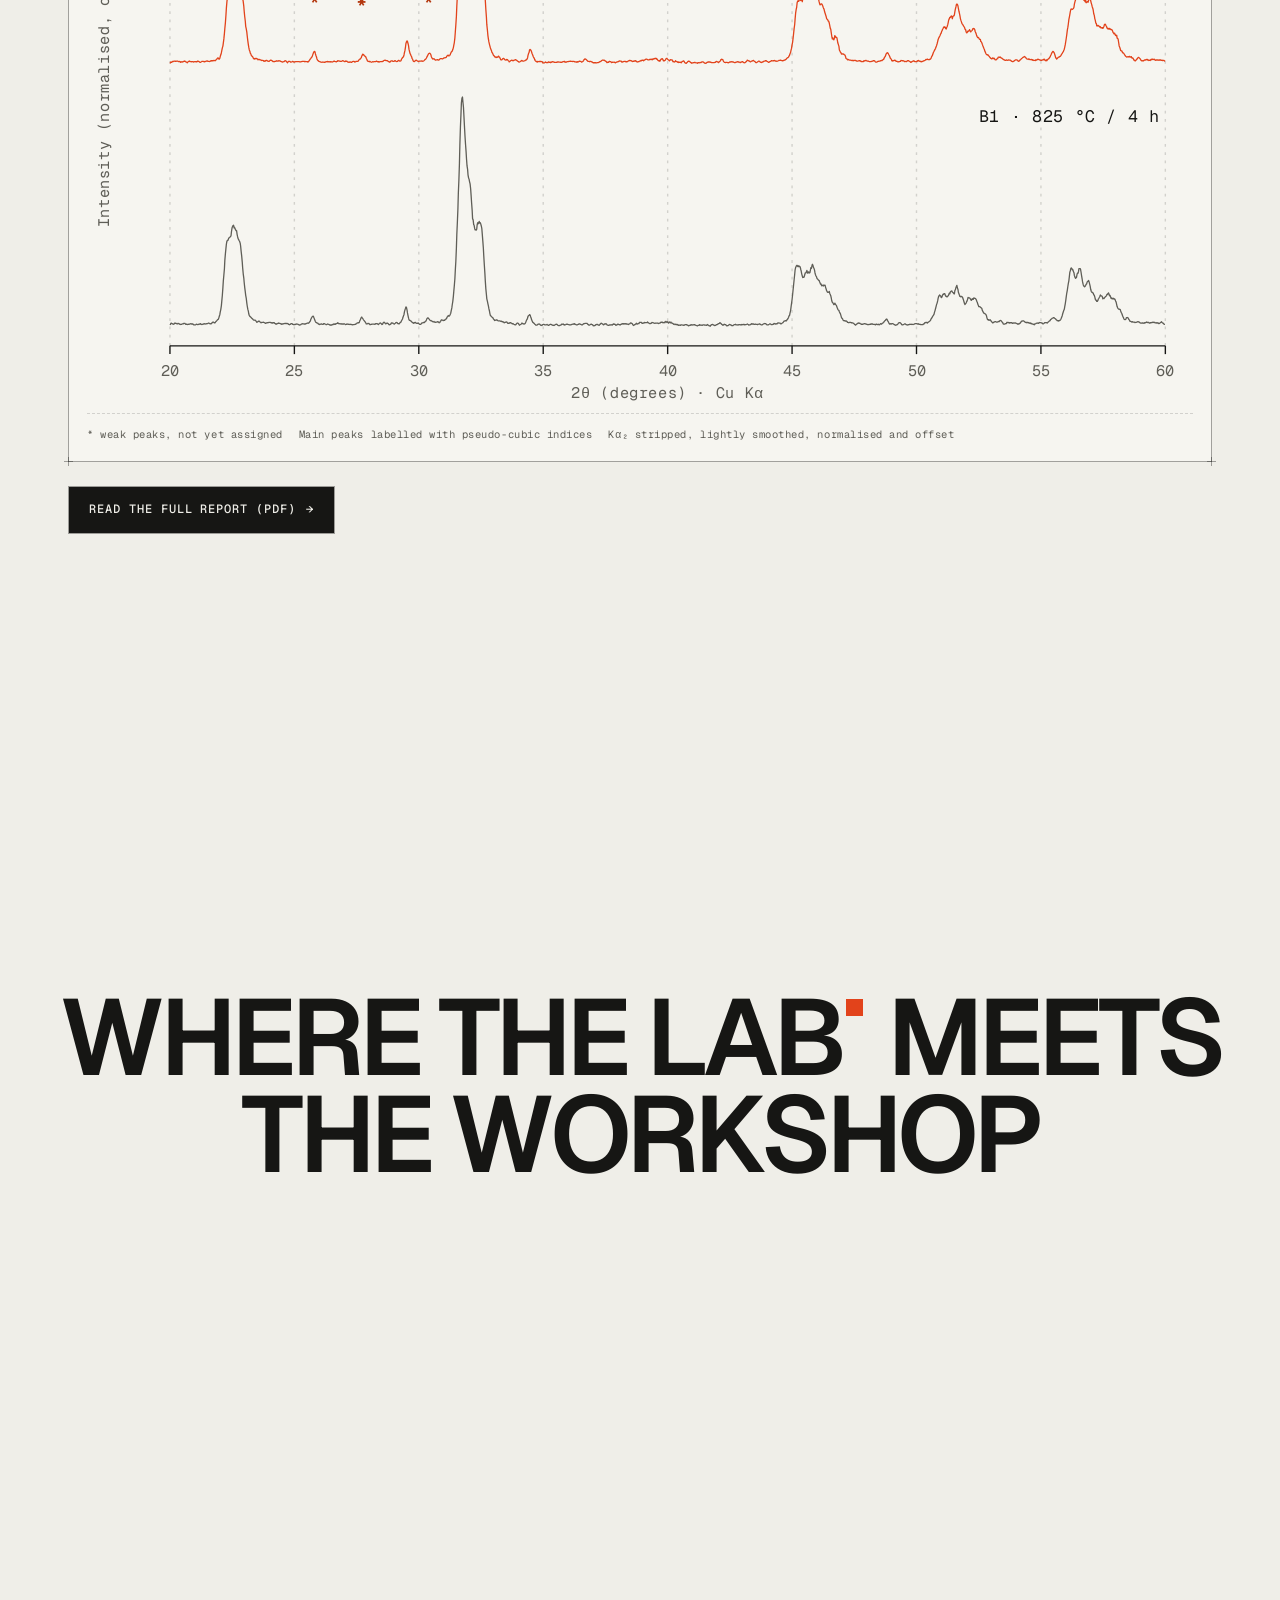
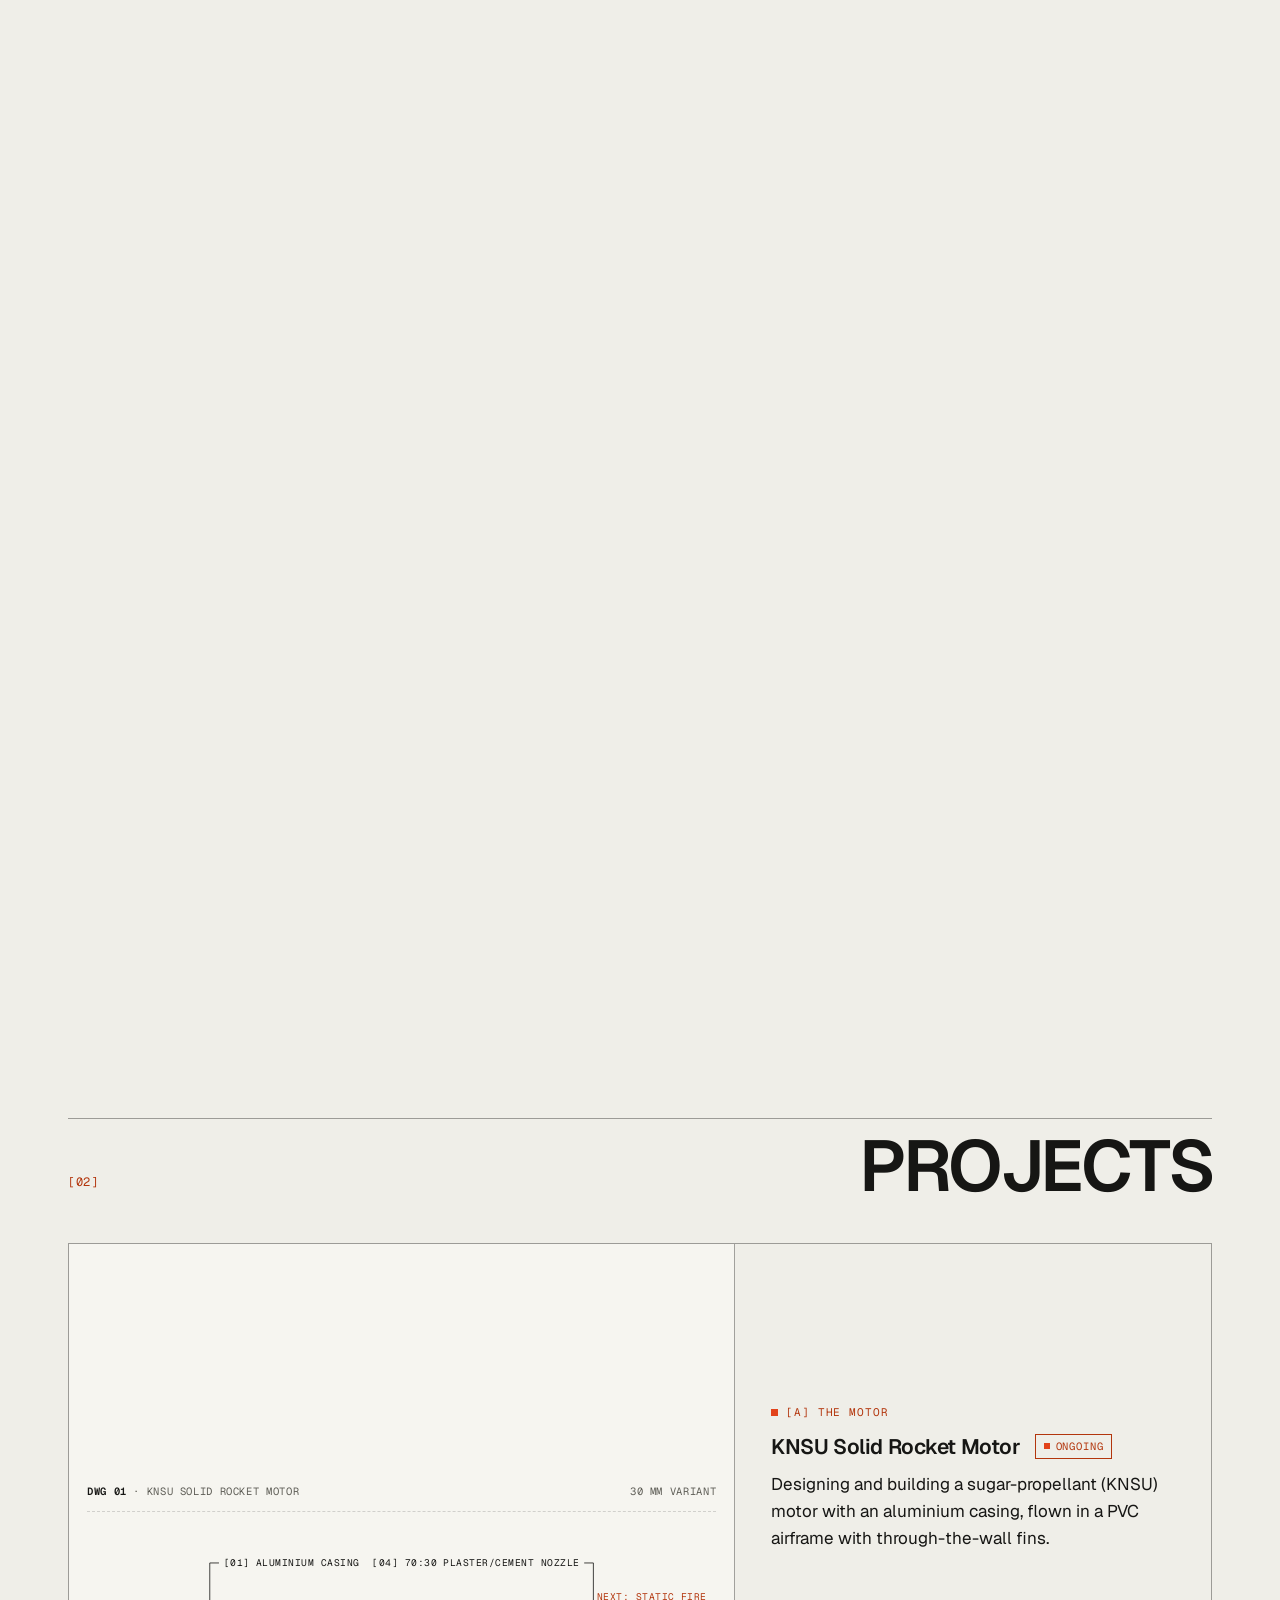
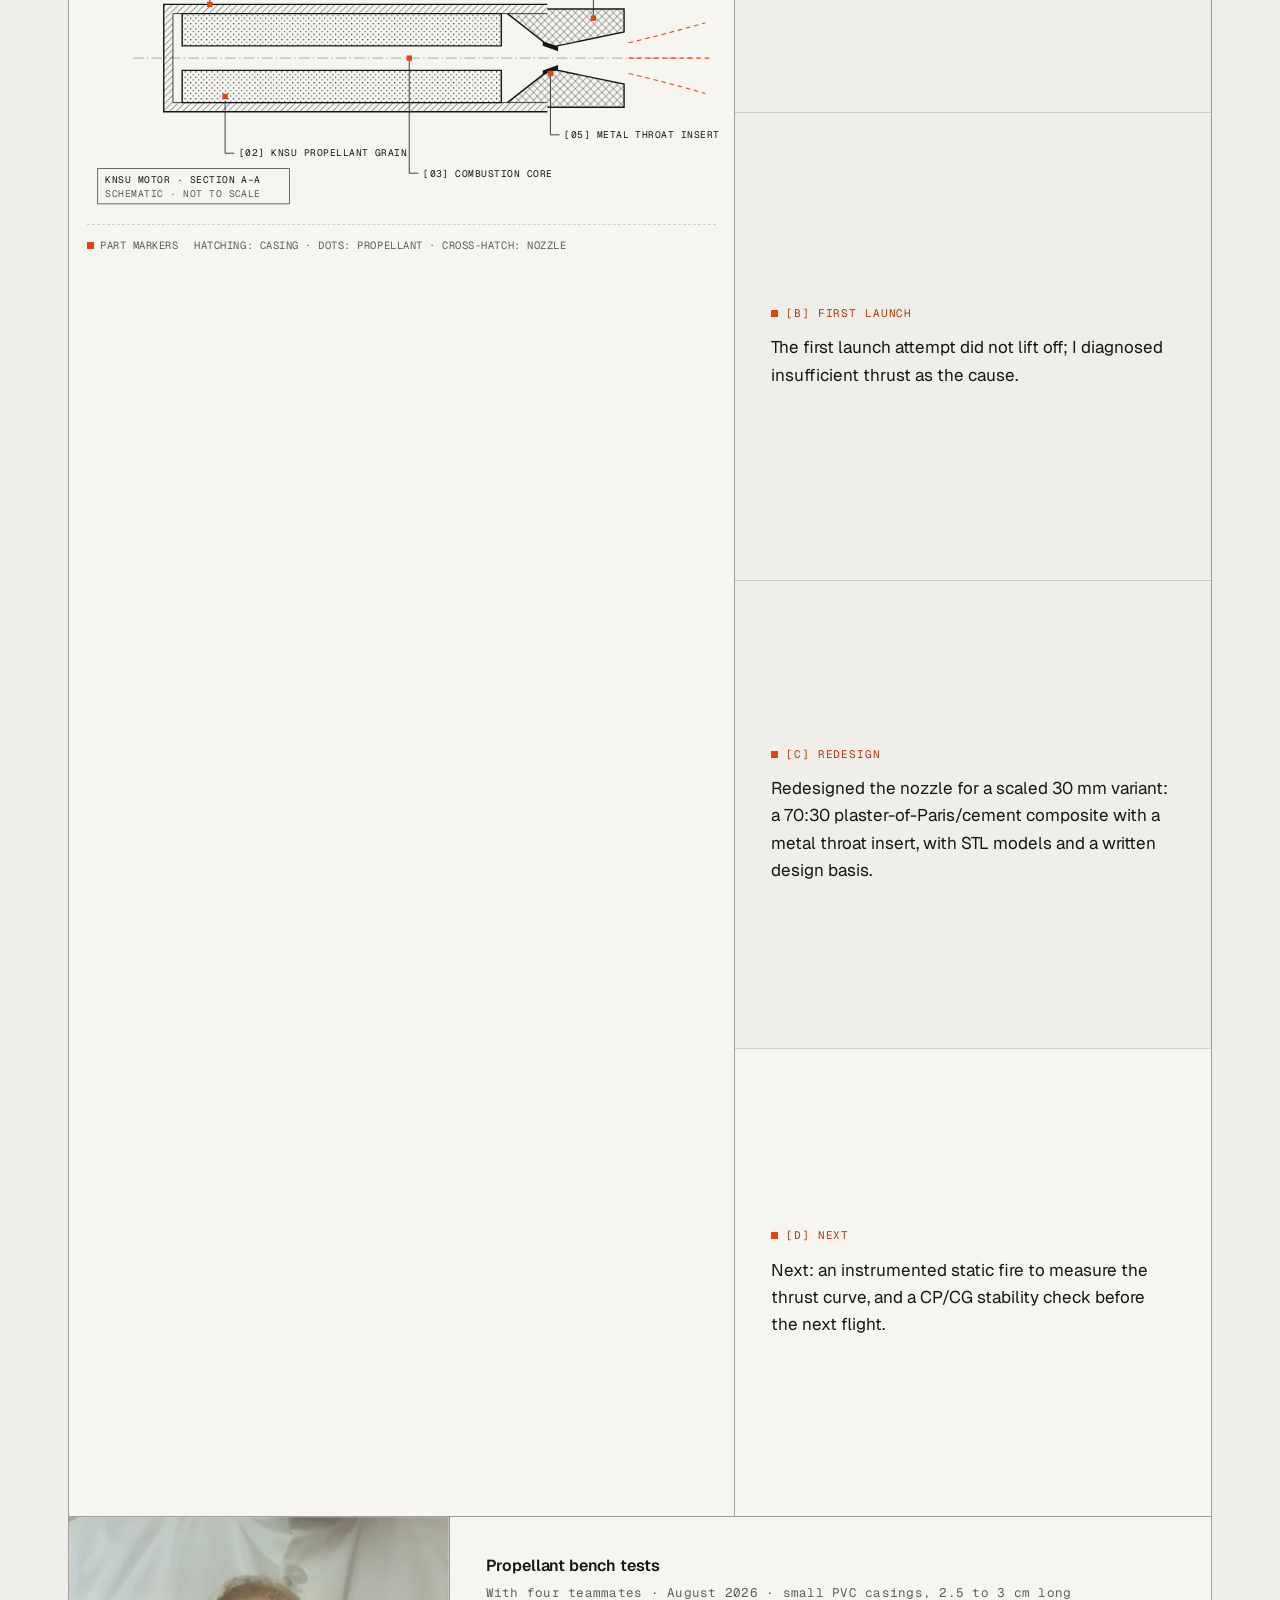
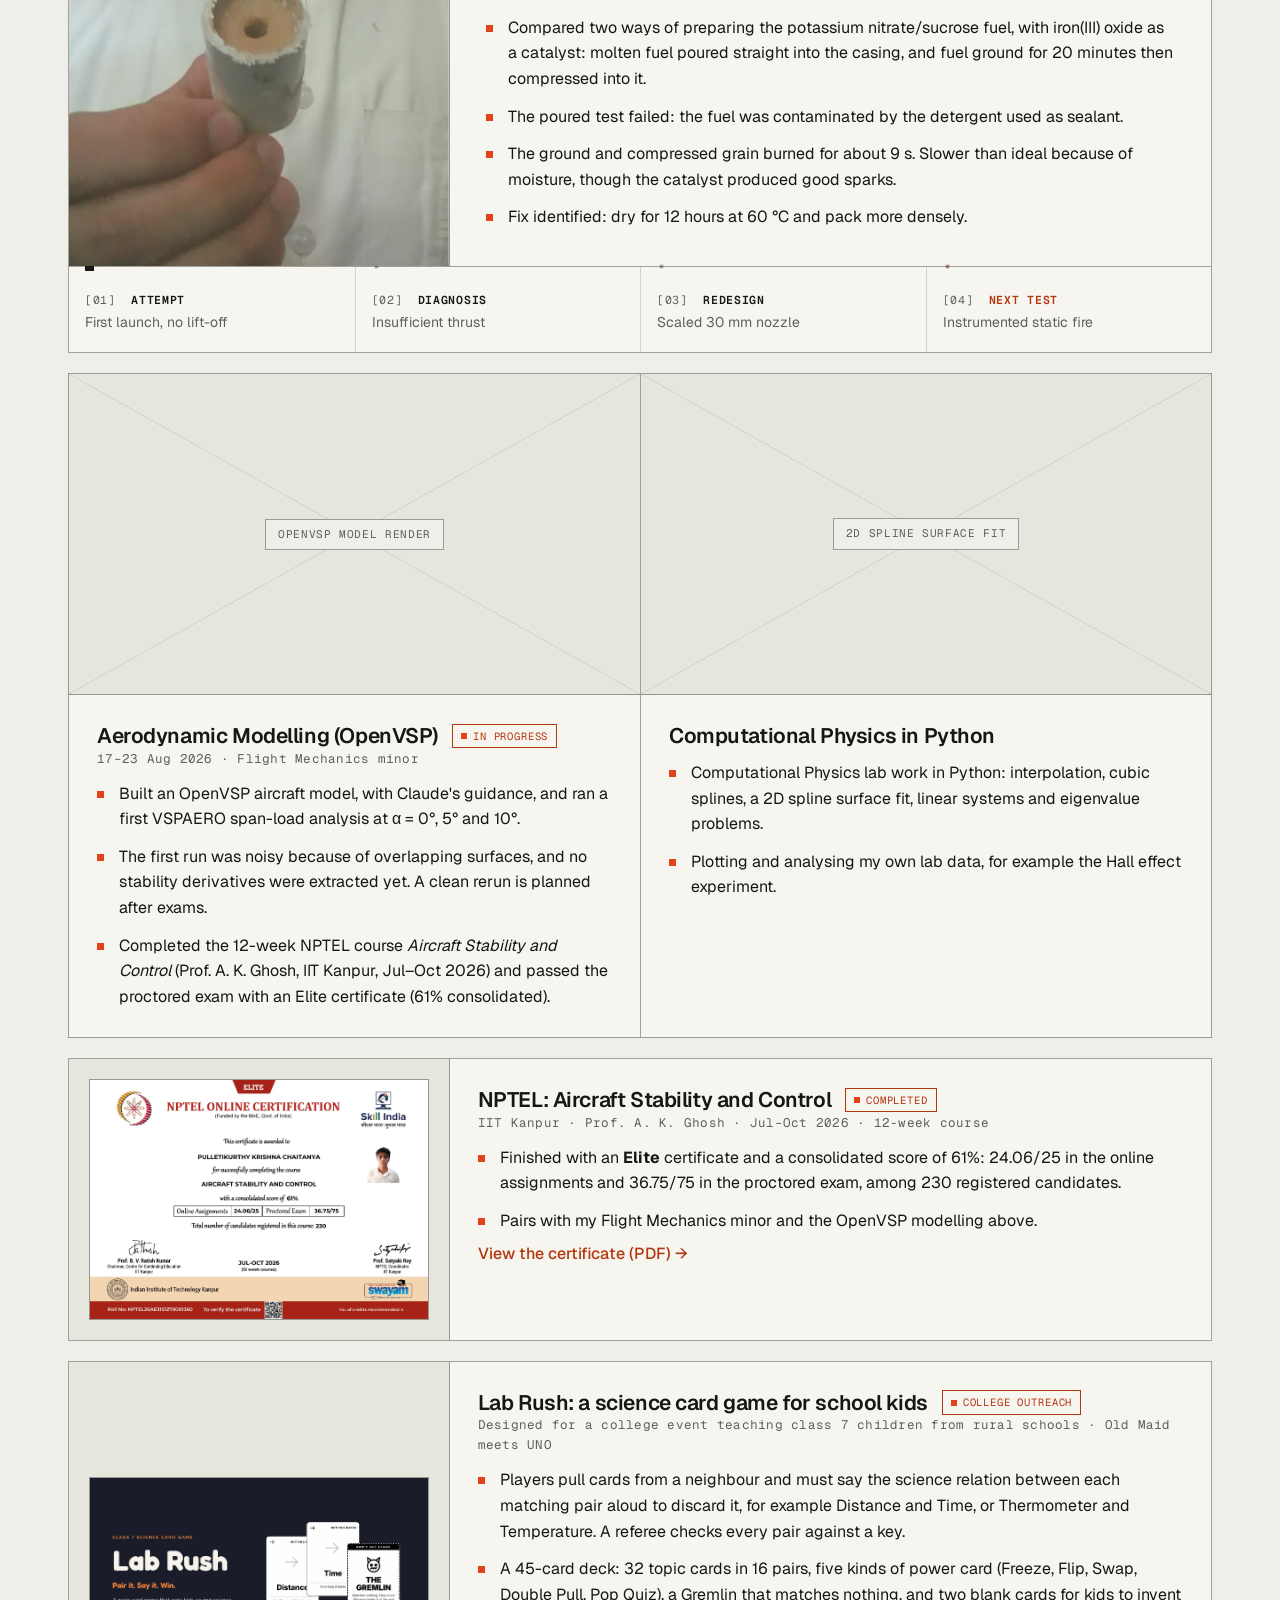
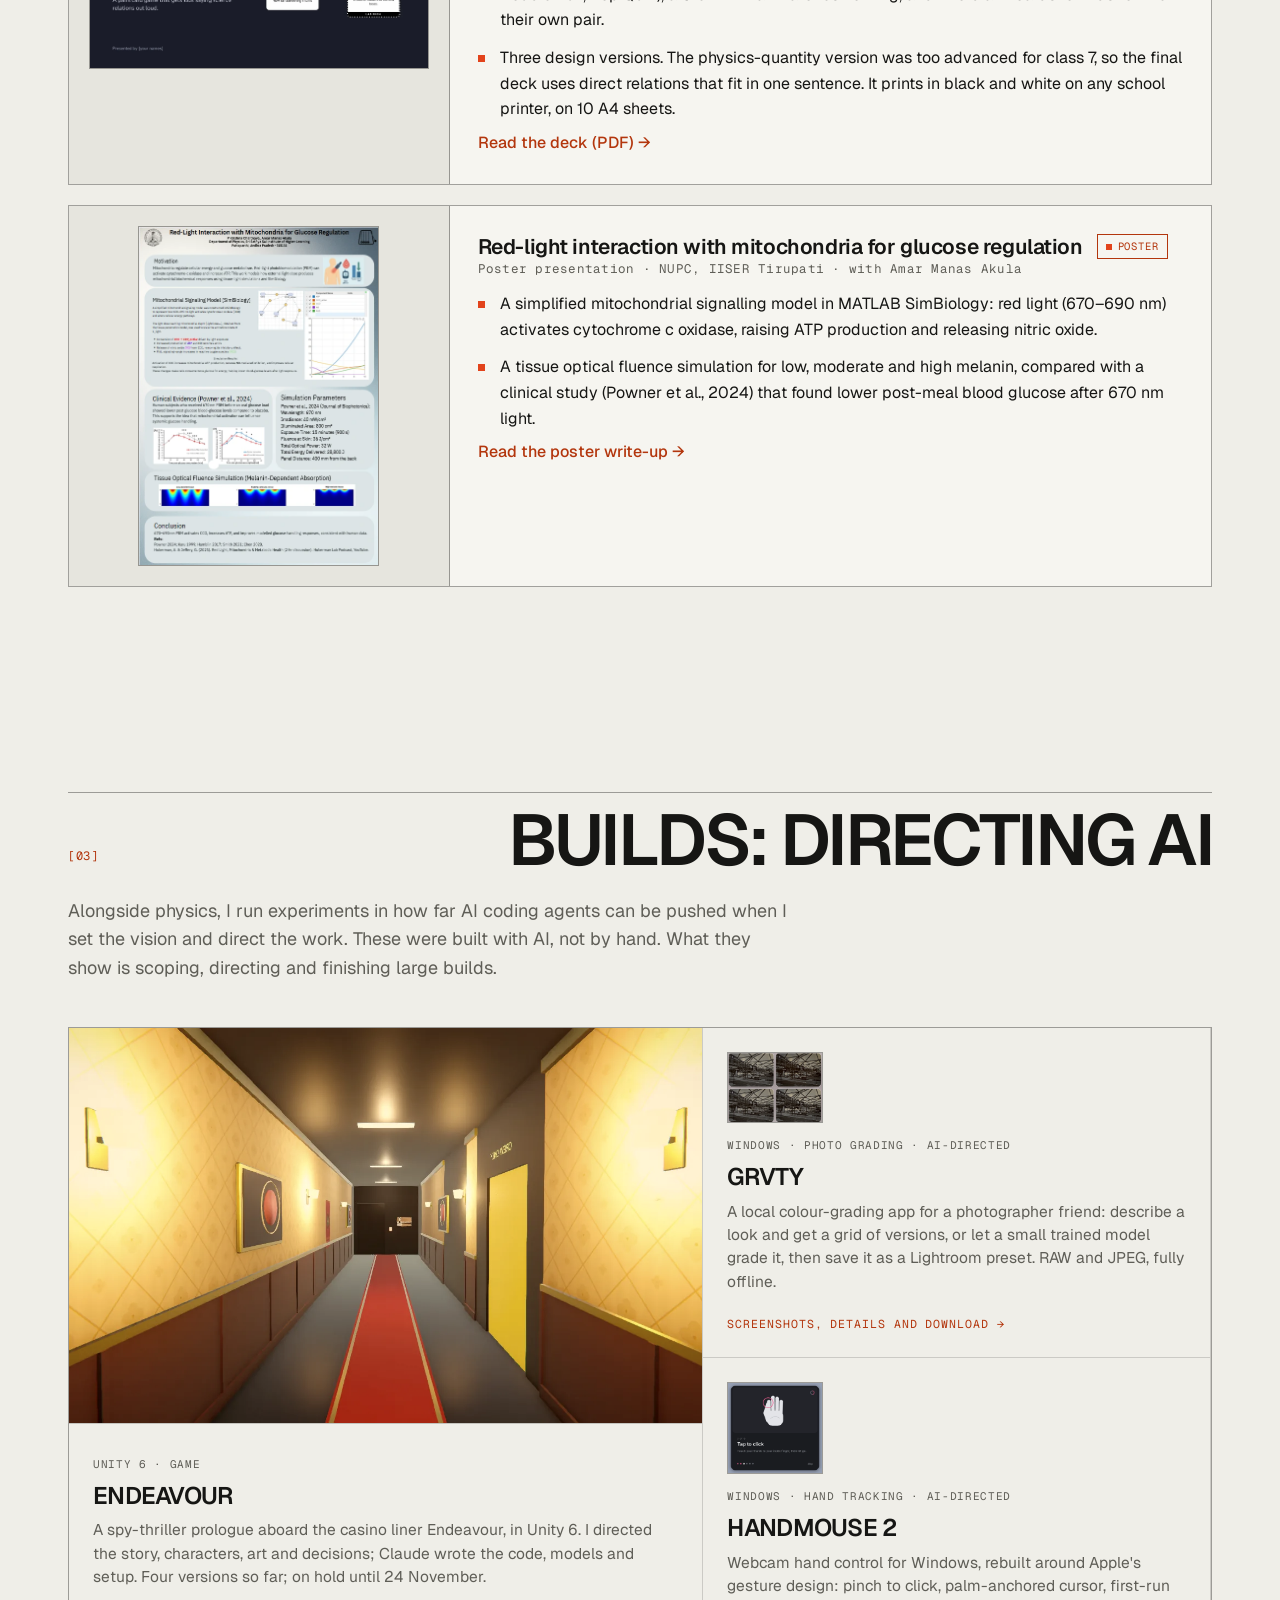
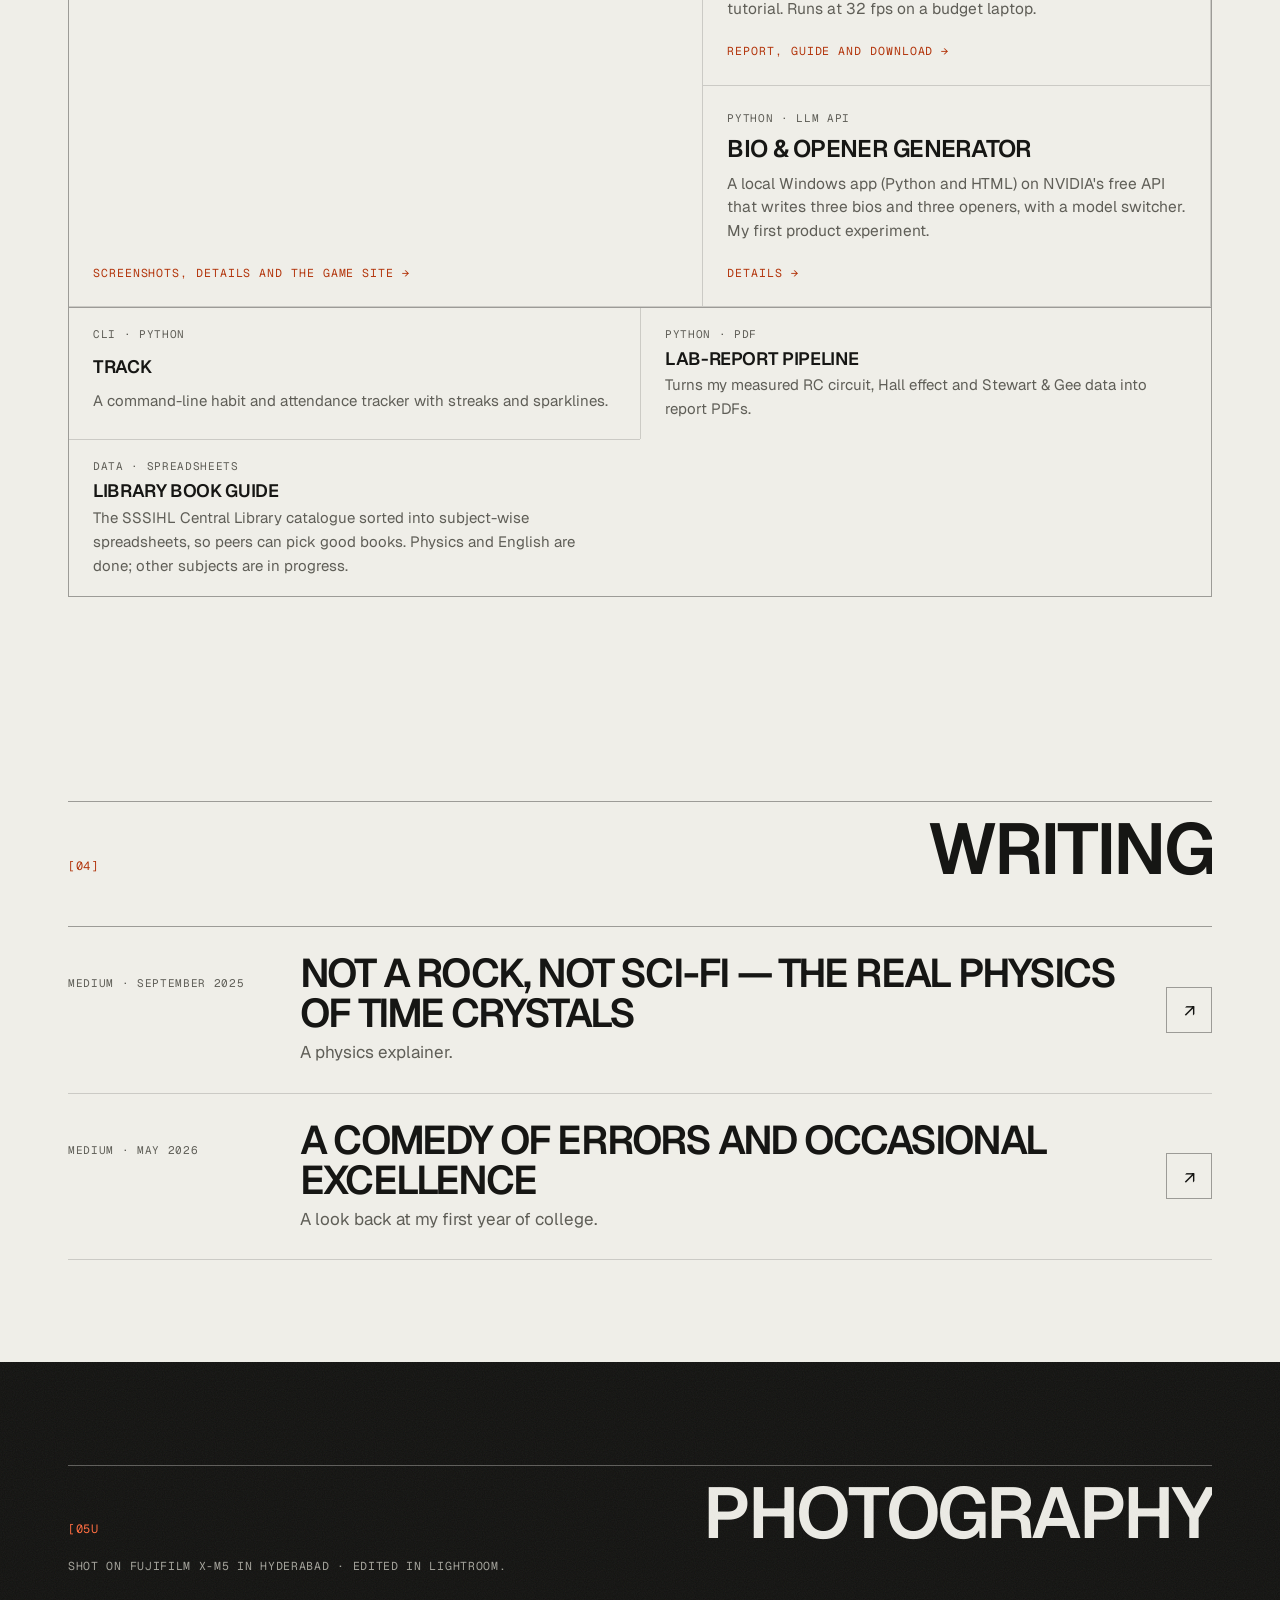
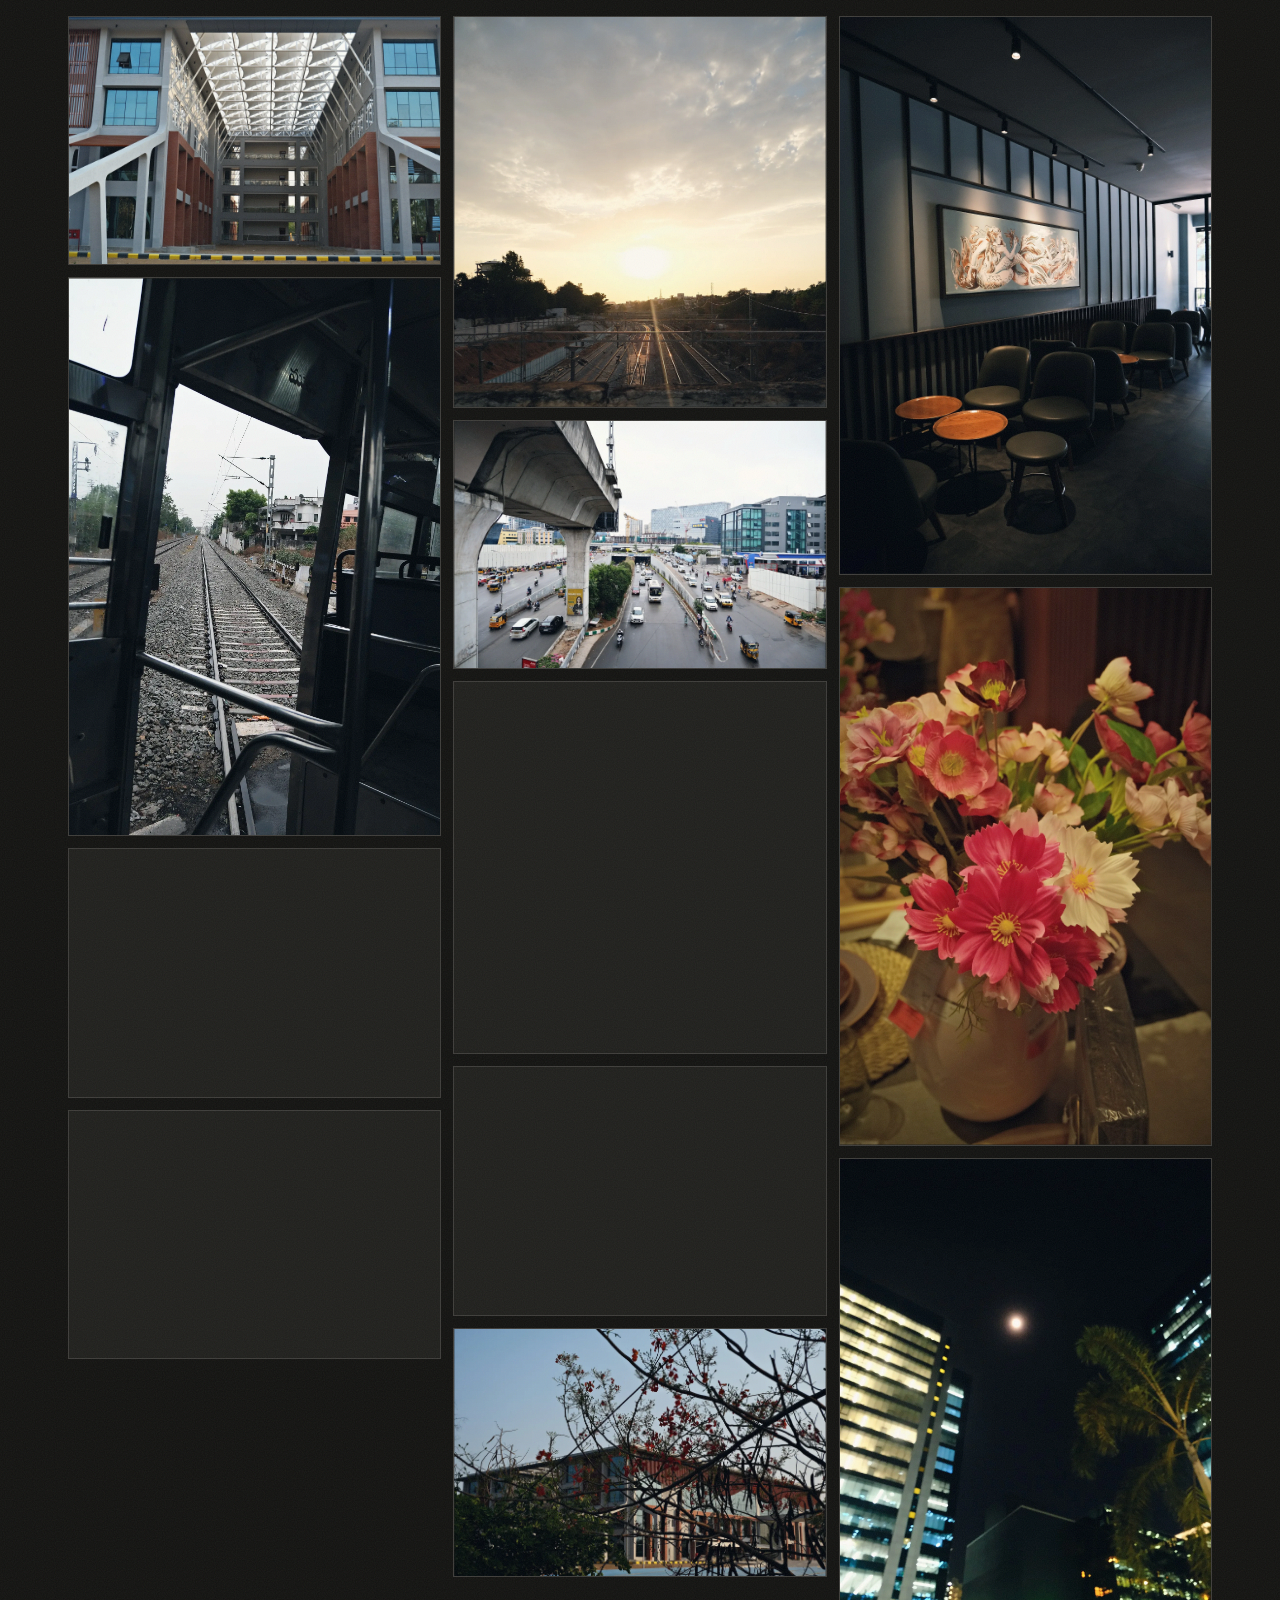
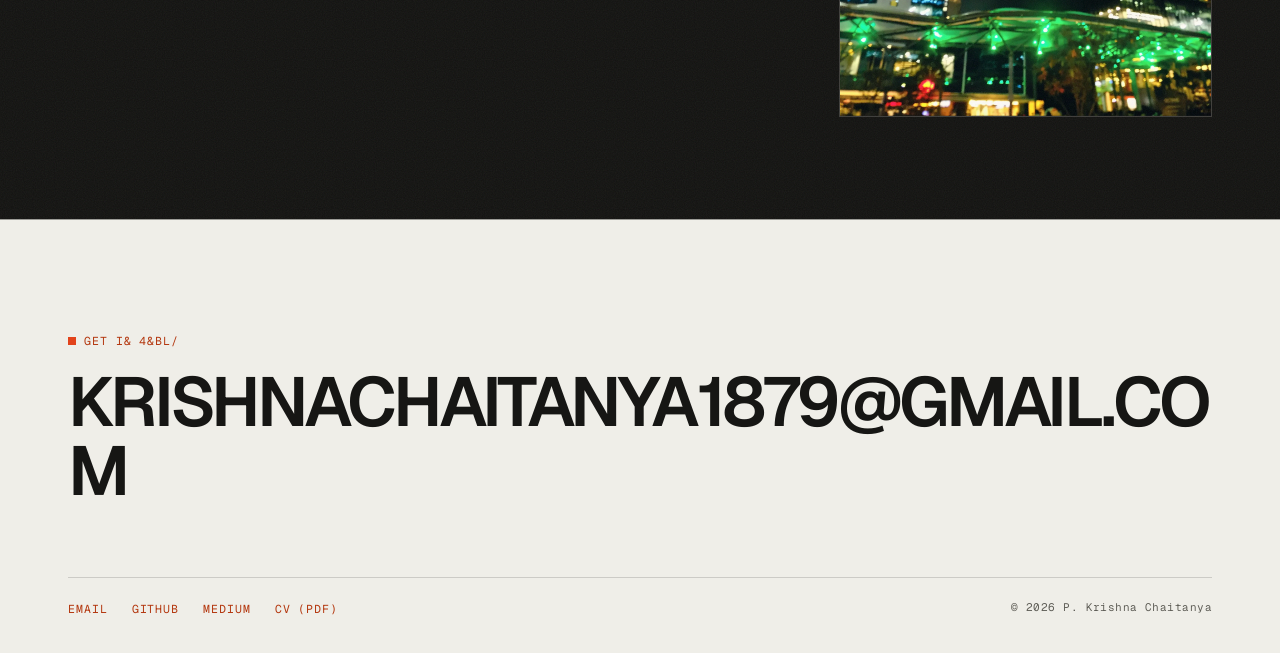
==== commit e23d7896: "Feature Lab Rush card game as a main project card Co-Authored-By: Claude Sonnet 5.5 <noreply@anthrop" ====
--- a/index.html
+++ b/index.html
@@ -342,6 +342,22 @@
         </article>
 
         <article class="card card-row">
+          <a class="poster-thumb" href="assets/docs/lab-rush-card-game.pdf">
+            <img src="assets/img/lab-rush-cover.webp" alt="Lab Rush, a class 7 science card game: the title slide showing two topic cards, Distance and Time, and the Gremlin card" width="1467" height="825" loading="lazy">
+          </a>
+          <div class="card-body">
+            <div class="card-head"><h3>Lab Rush: a science card game for school kids</h3><span class="tag">College outreach</span></div>
+            <p class="meta">Designed for a college event teaching class 7 children from rural schools · Old Maid meets UNO</p>
+            <ul class="bullets">
+              <li>Players pull cards from a neighbour and must say the science relation between each matching pair aloud to discard it, for example Distance and Time, or Thermometer and Temperature. A referee checks every pair against a key.</li>
+              <li>A 45-card deck: 32 topic cards in 16 pairs, five kinds of power card (Freeze, Flip, Swap, Double Pull, Pop Quiz), a Gremlin that matches nothing, and two blank cards for kids to invent their own pair.</li>
+              <li>Three design versions. The physics-quantity version was too advanced for class 7, so the final deck uses direct relations that fit in one sentence. It prints in black and white on any school printer, on 10 A4 sheets.</li>
+            </ul>
+            <a class="more" href="assets/docs/lab-rush-card-game.pdf">Read the deck (PDF) →</a>
+          </div>
+        </article>
+
+        <article class="card card-row">
           <a class="poster-thumb" href="nupc-poster.html">
             <img src="assets/img/nupc-poster.webp" alt="The NUPC poster: Red-Light Interaction with Mitochondria for Glucose Regulation, with panels on motivation, the SimBiology signalling model, clinical evidence, simulation parameters, tissue fluence simulation and conclusion" width="485" height="686" loading="lazy">
           </a>
@@ -397,7 +413,6 @@
         <ul class="mini-builds">
           <li><span class="kicker">CLI · Python</span><h3>track</h3><p>A command-line habit and attendance tracker with streaks and sparklines.</p></li>
           <li><span class="kicker">Python · PDF</span><h3>Lab-report pipeline</h3><p>Turns my measured RC circuit, Hall effect and Stewart &amp; Gee data into report PDFs.</p></li>
-          <li><span class="kicker">Game design · print</span><h3>Lab Rush</h3><p>An Old Maid-style pairs card game for class 7: match two science quantities and say the relation aloud to discard them. My concept, designed with Claude. <a href="assets/docs/lab-rush-card-game.pdf">Read the deck (PDF)</a>.</p></li>
           <li><span class="kicker">Data · spreadsheets</span><h3>Library book guide</h3><p>The SSSIHL Central Library catalogue sorted into subject-wise spreadsheets, so peers can pick good books. Physics and English are done; other subjects are in progress.</p></li>
         </ul>
       </div>
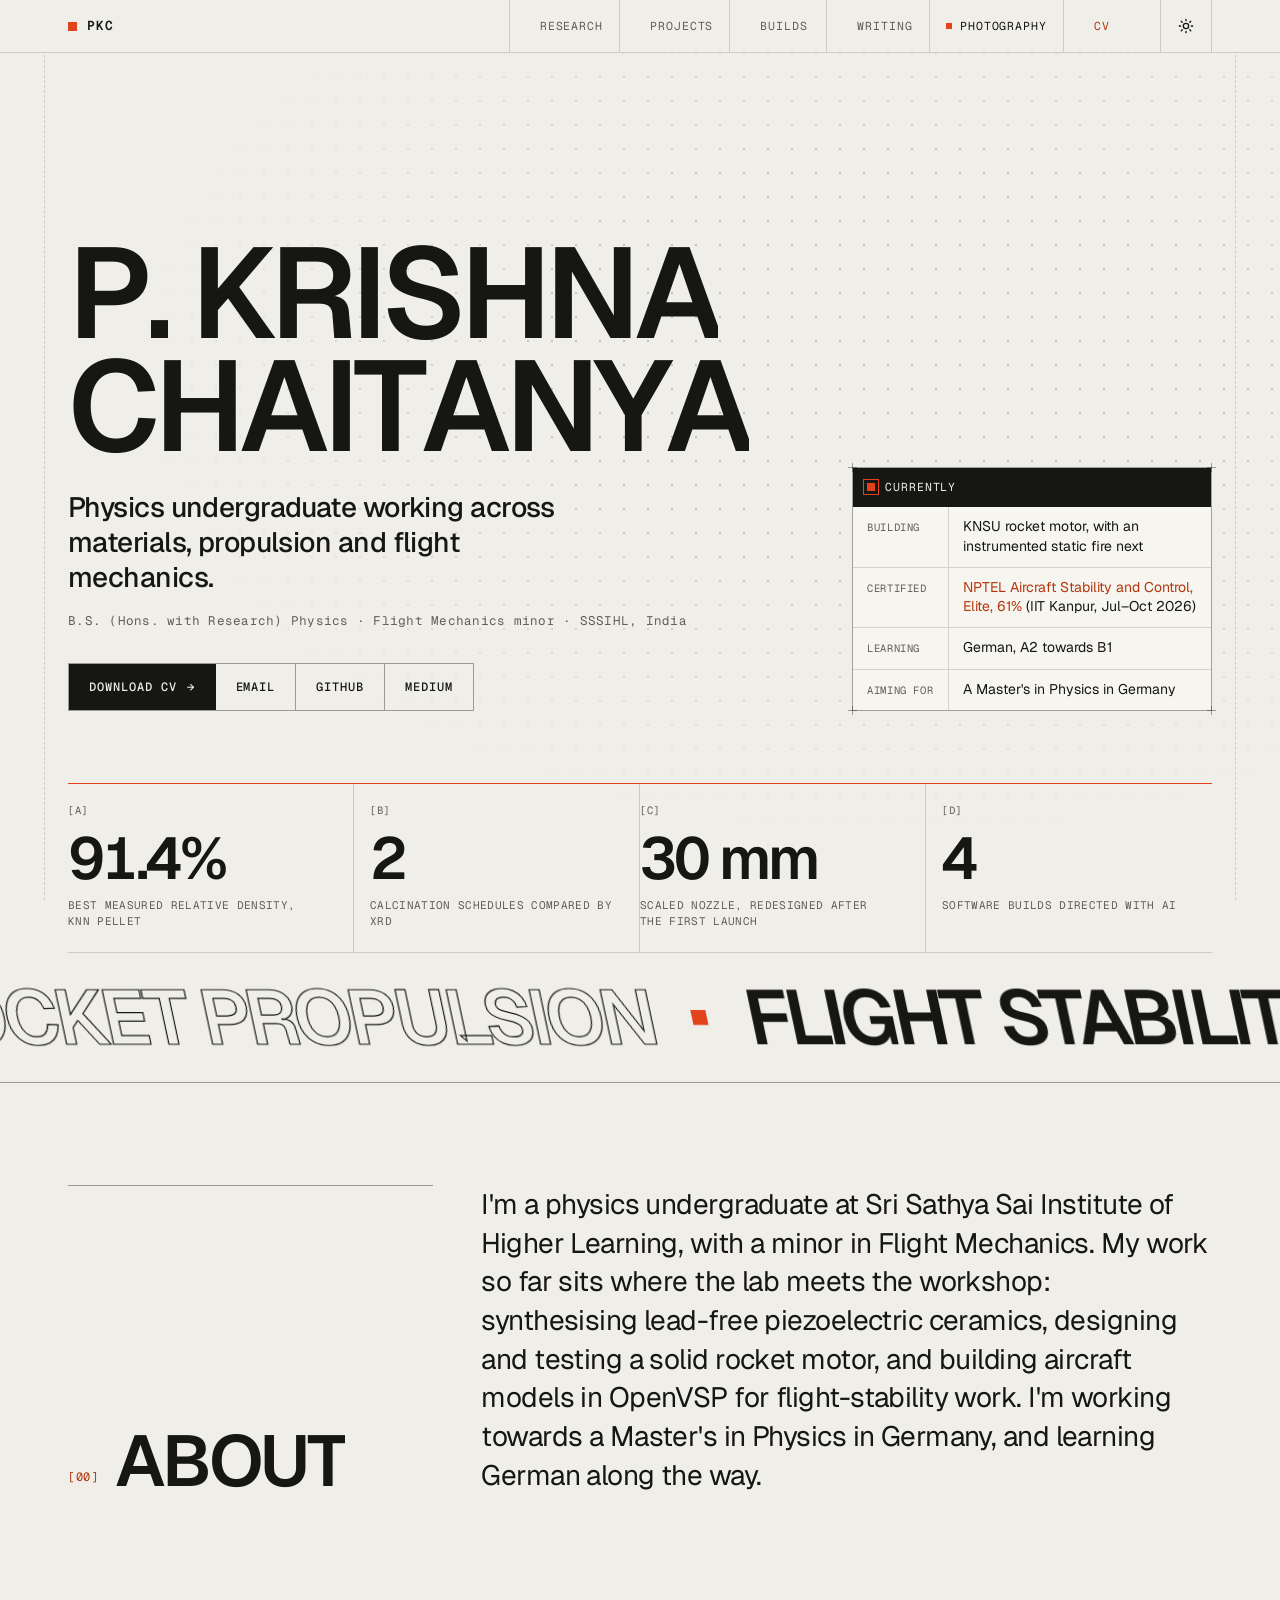
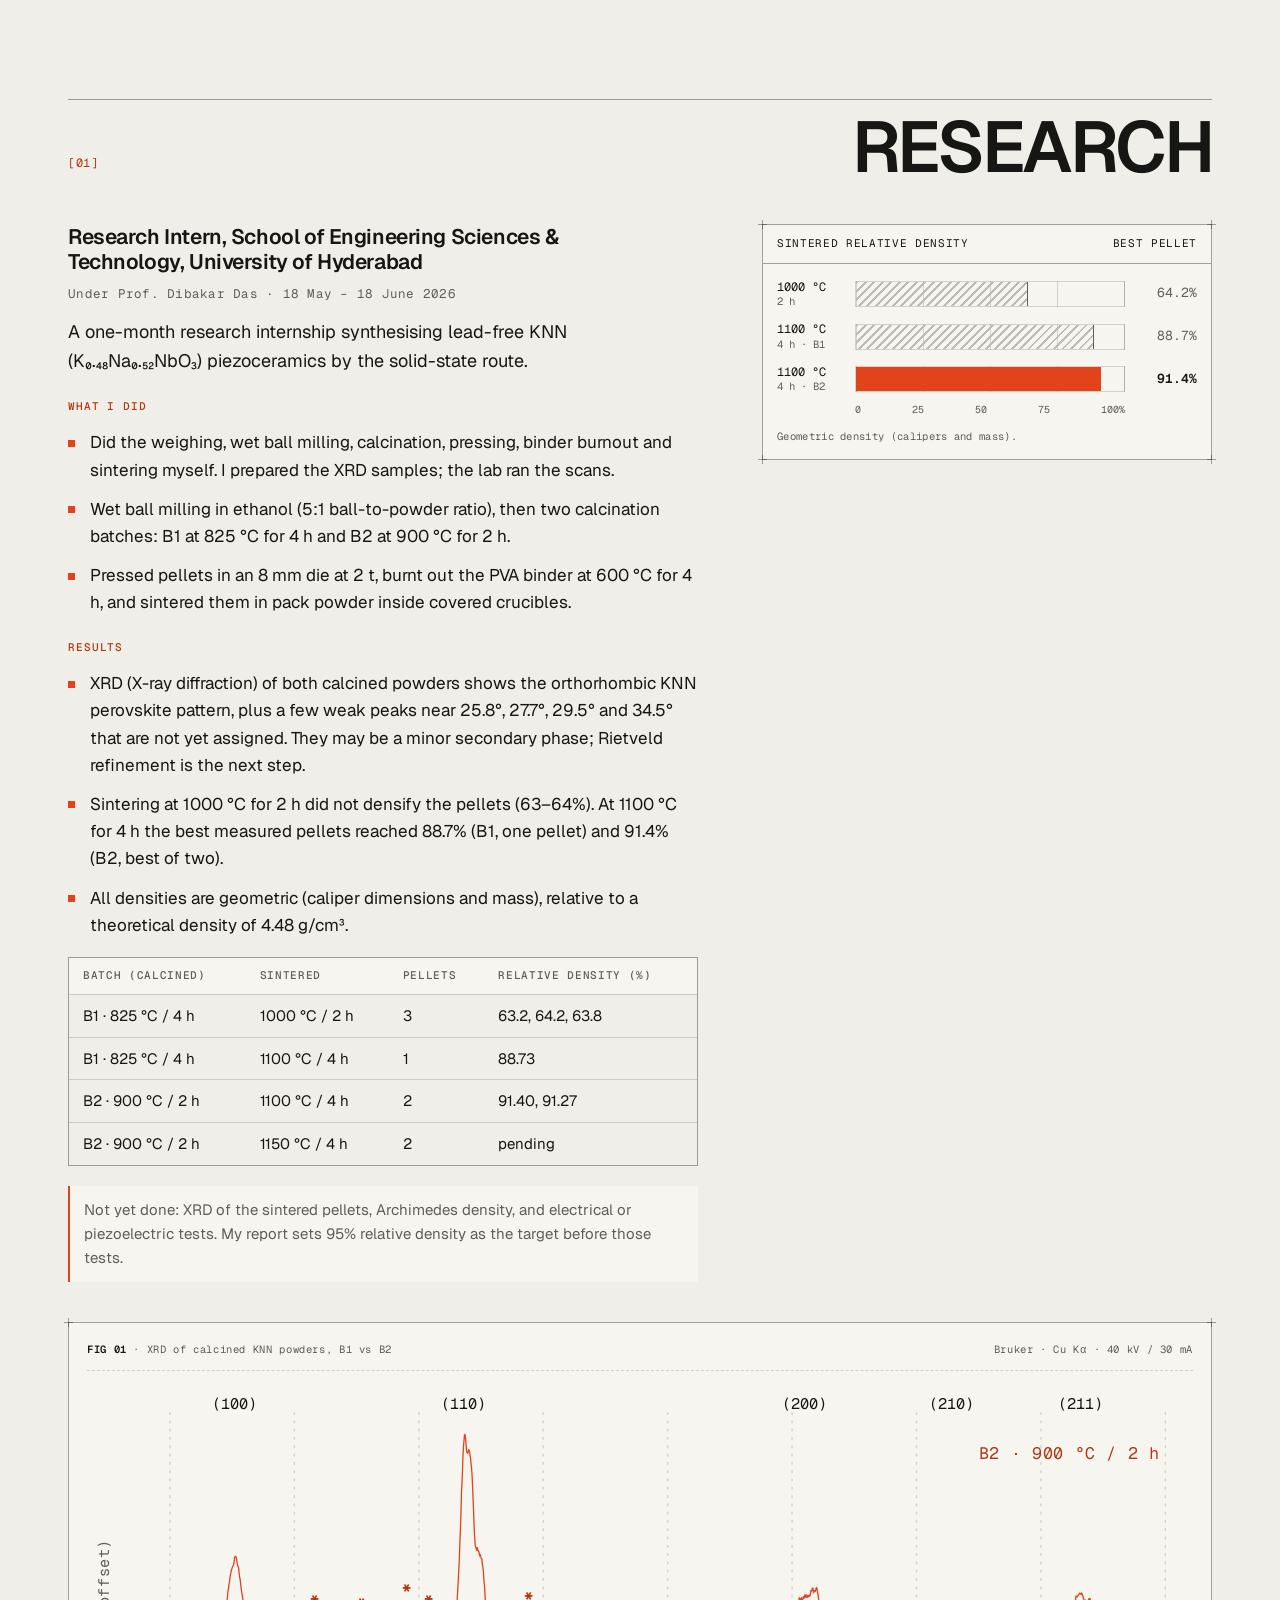
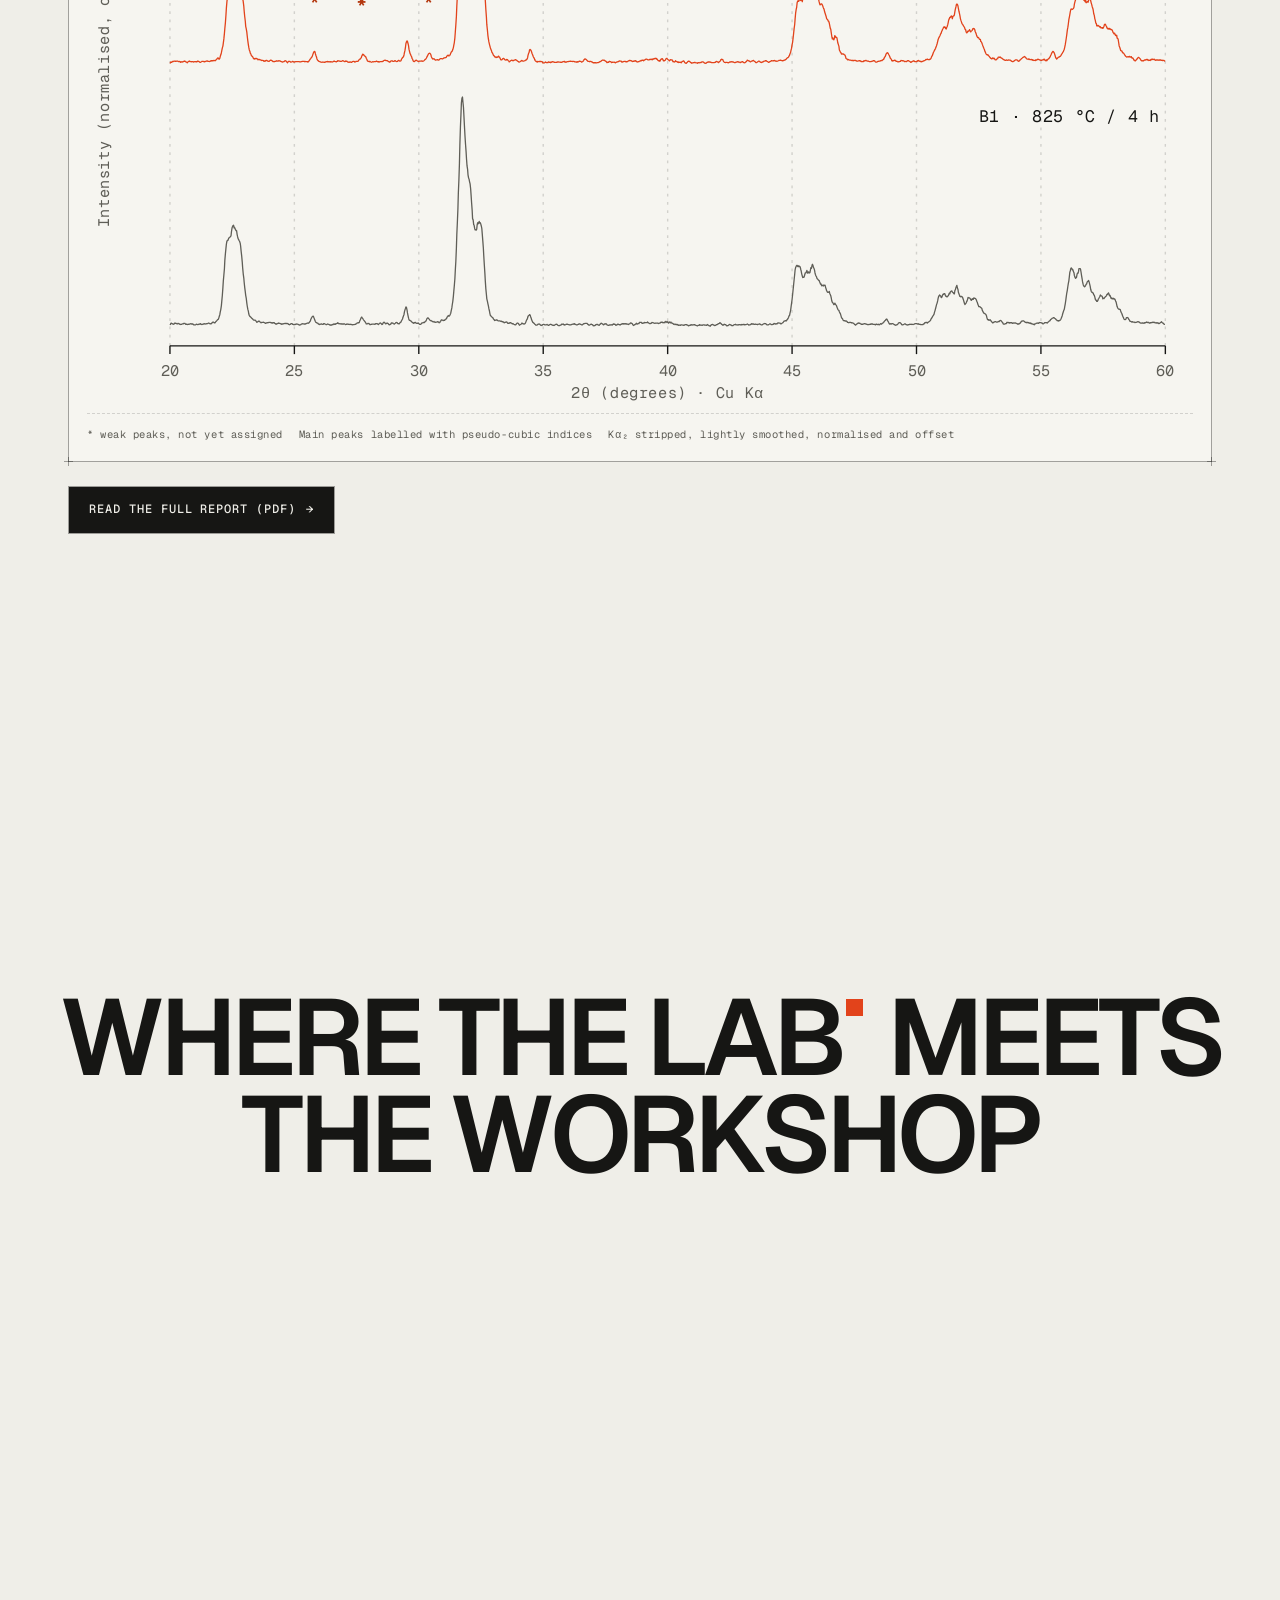
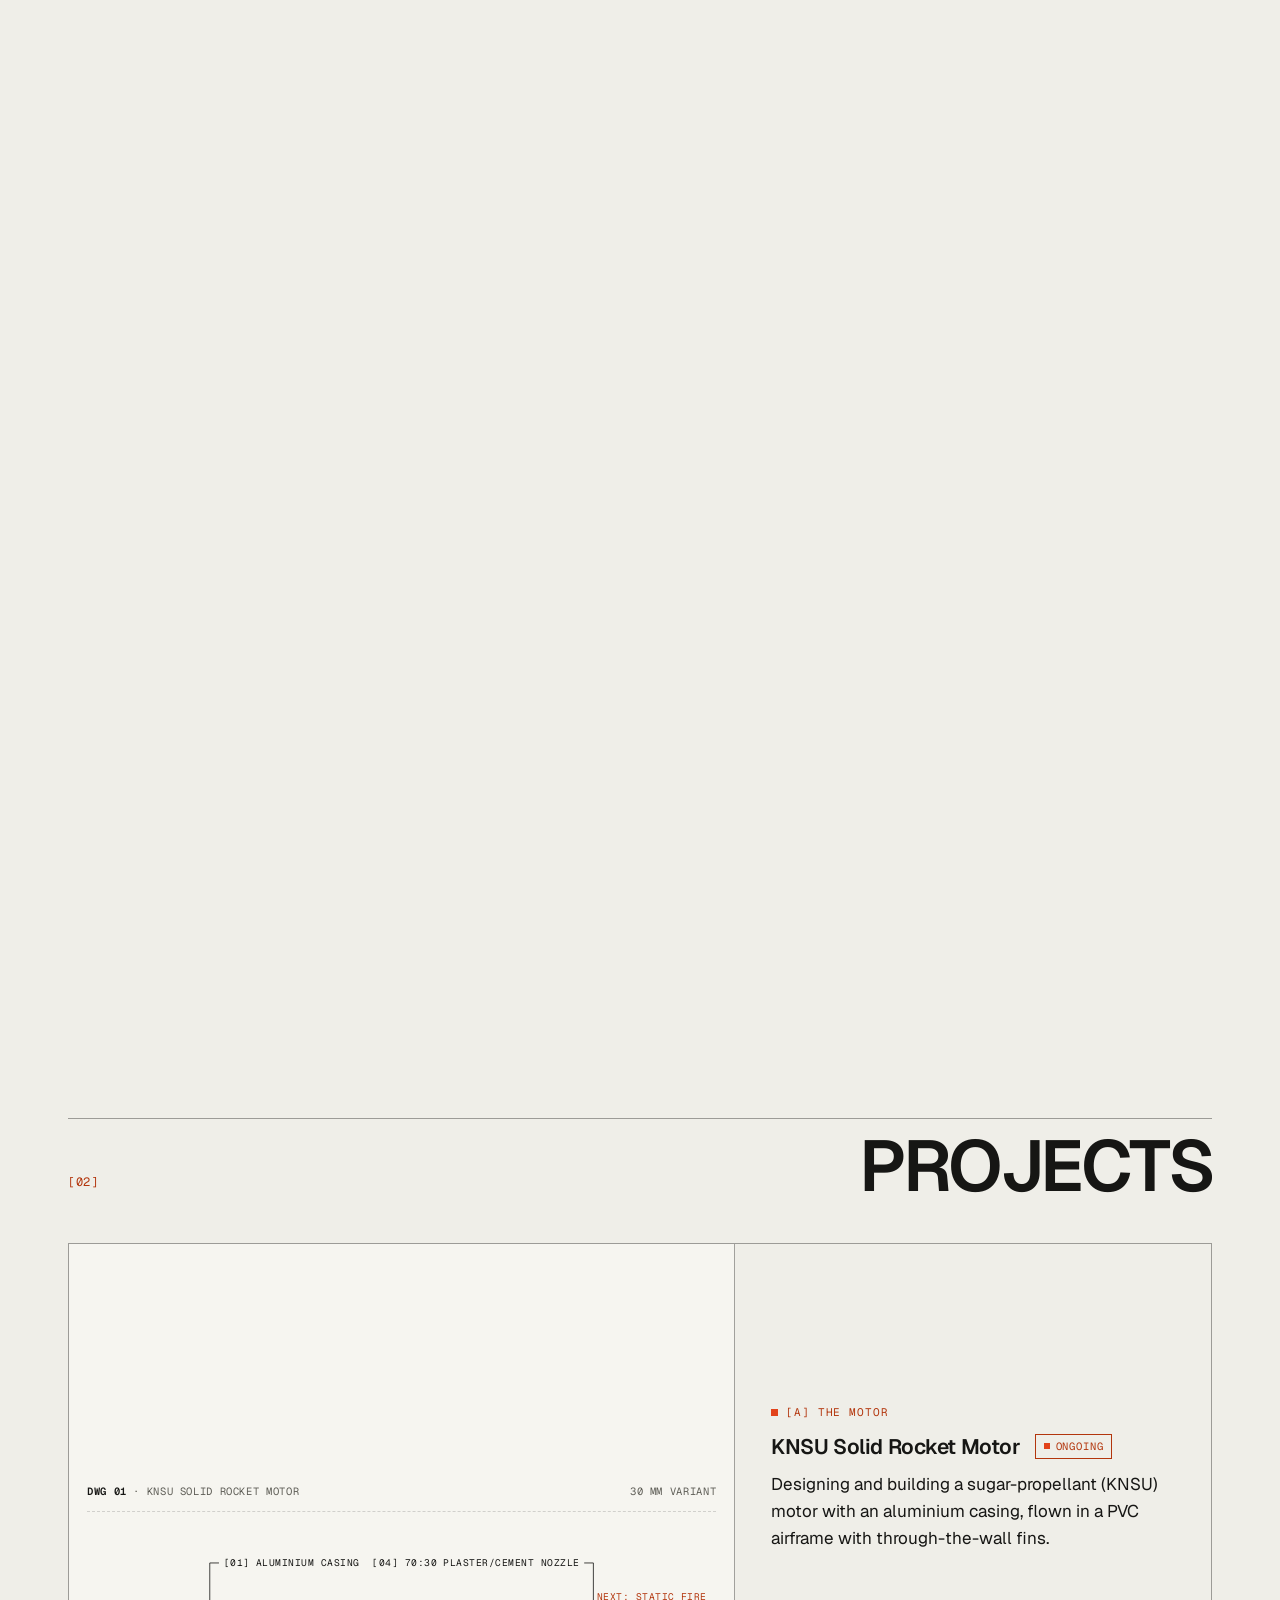
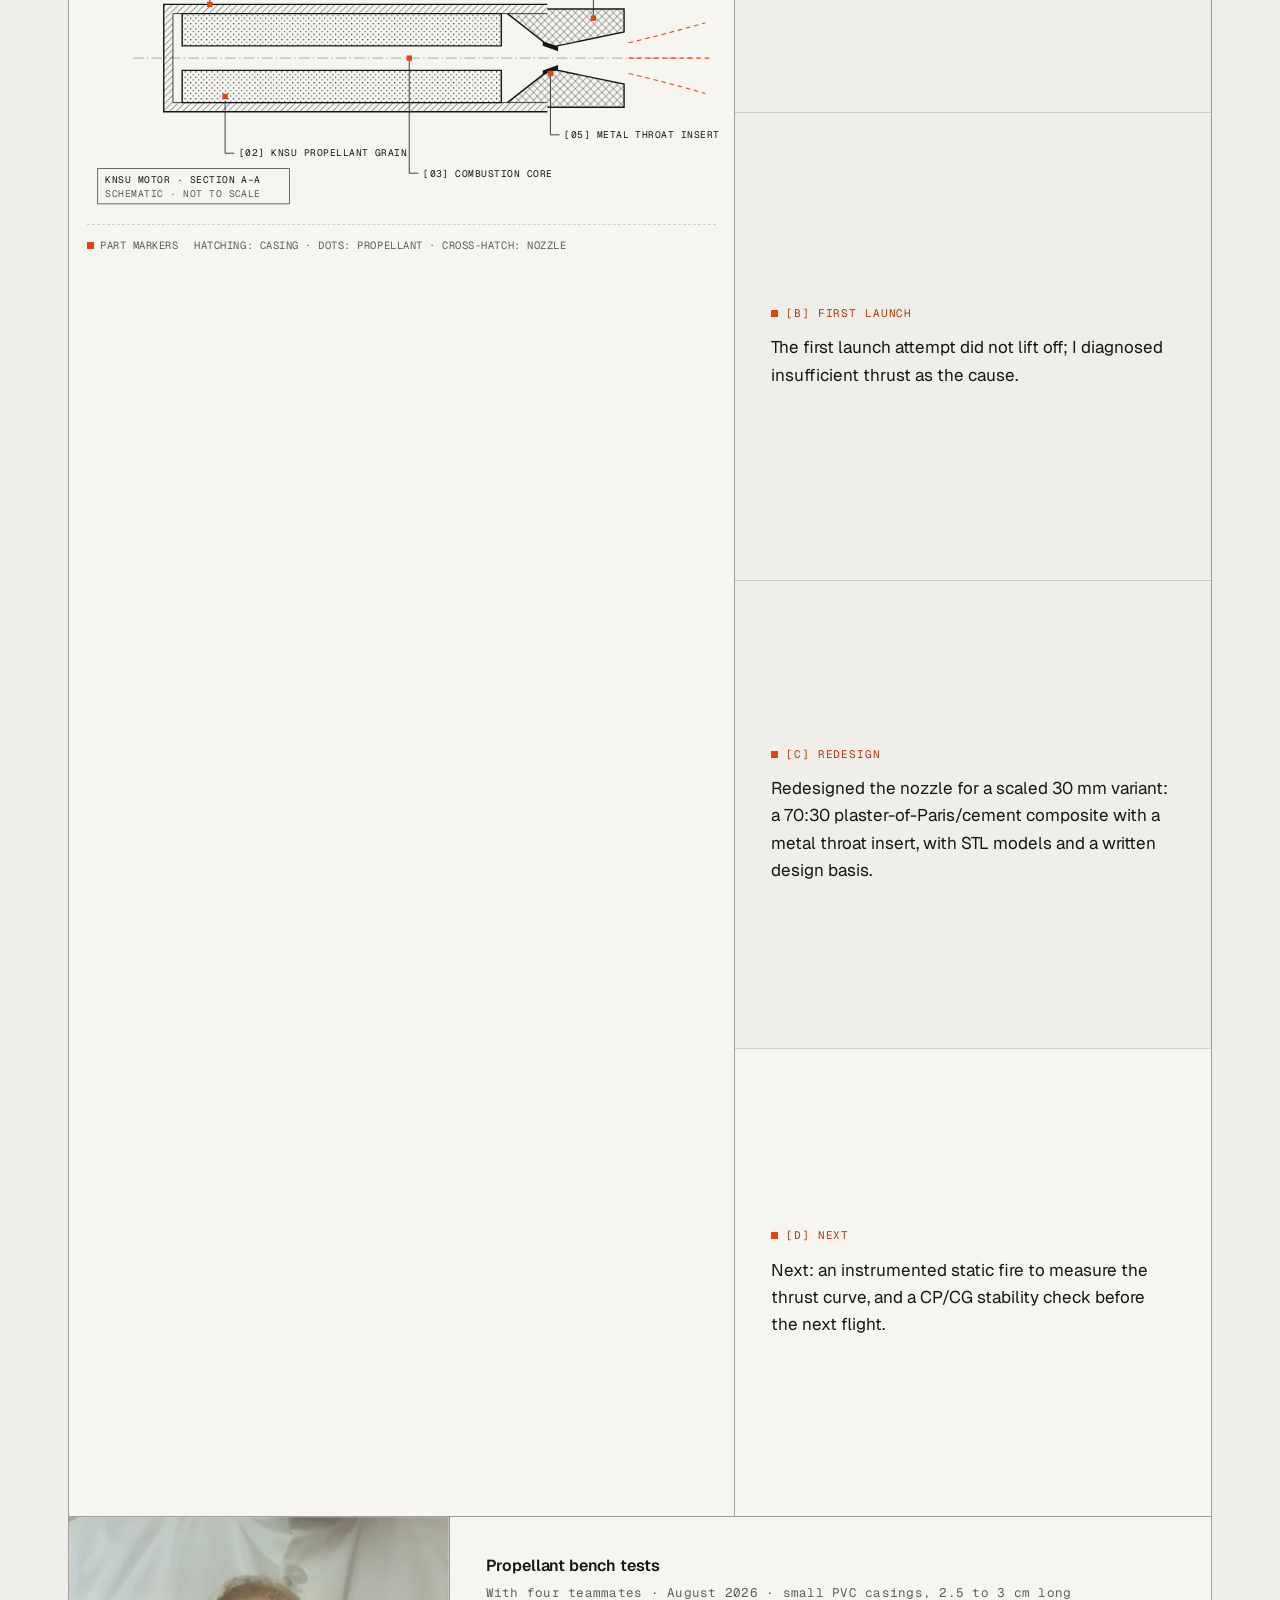
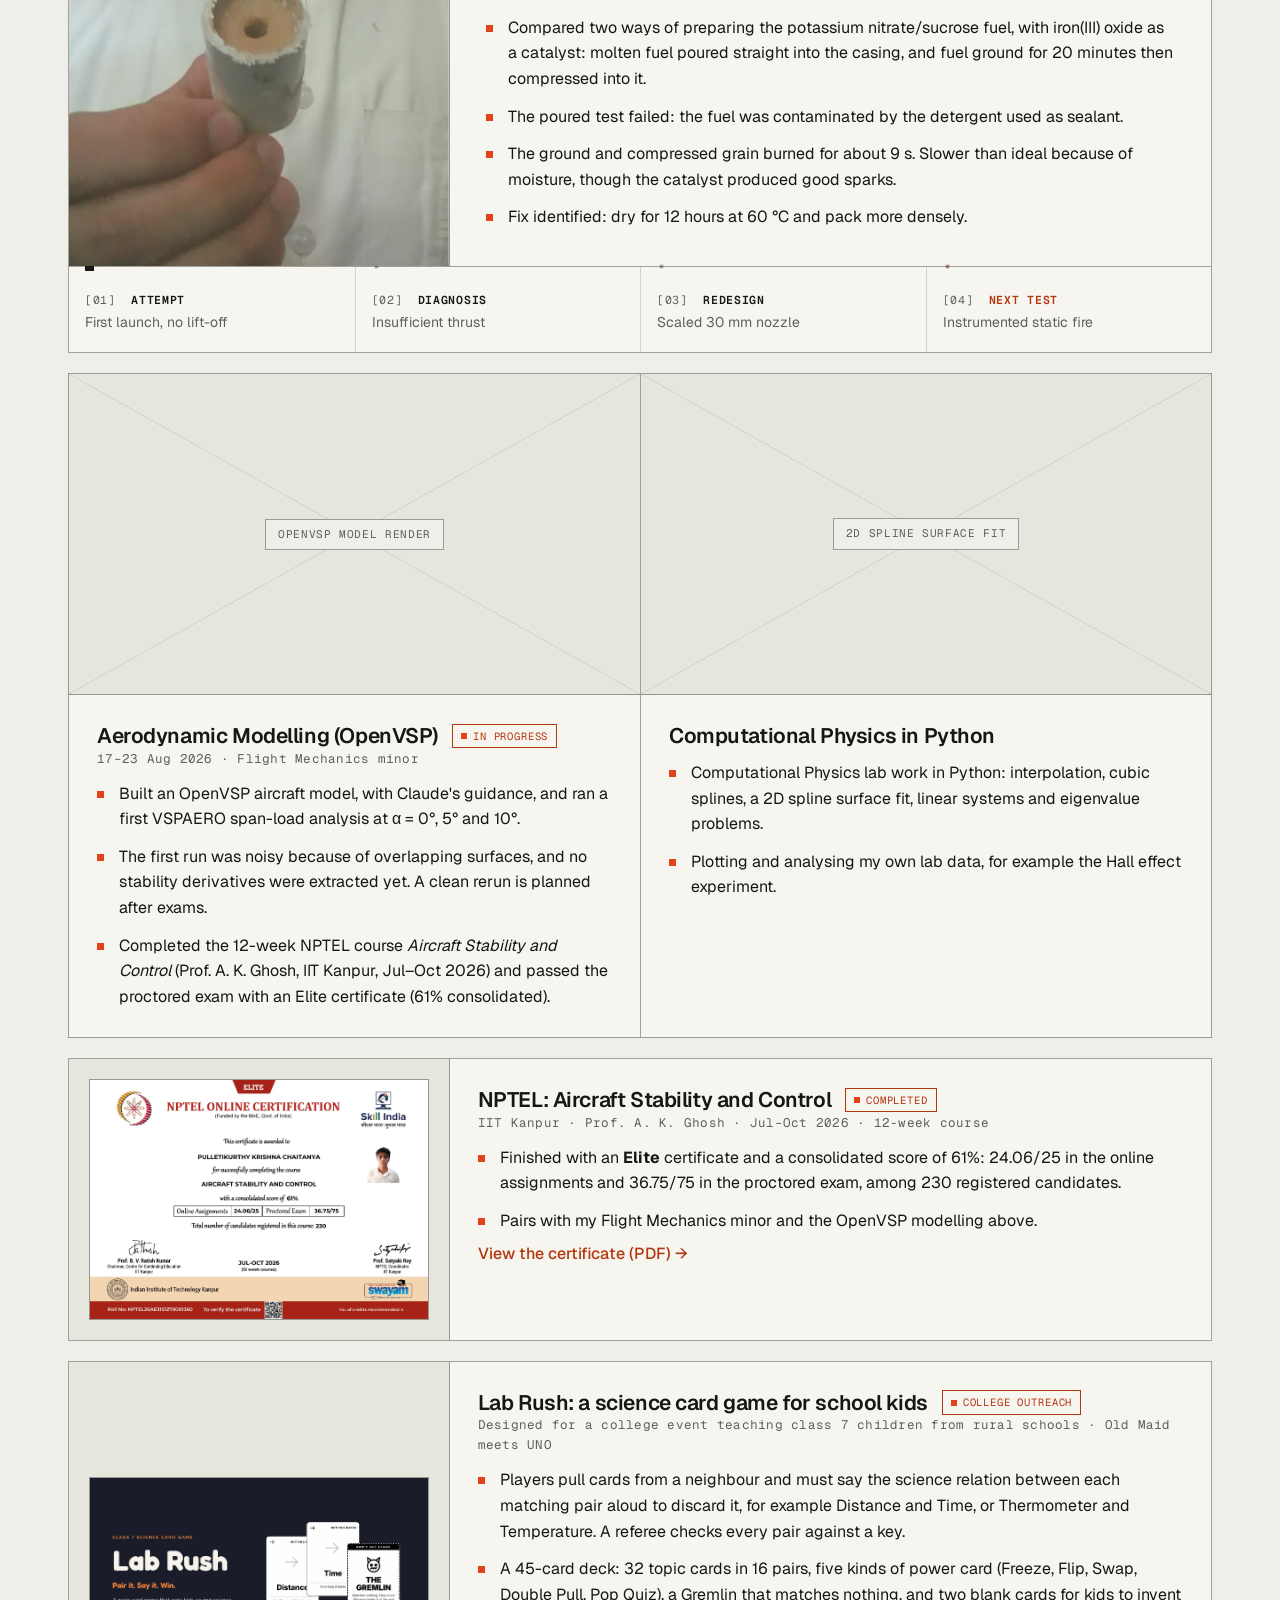
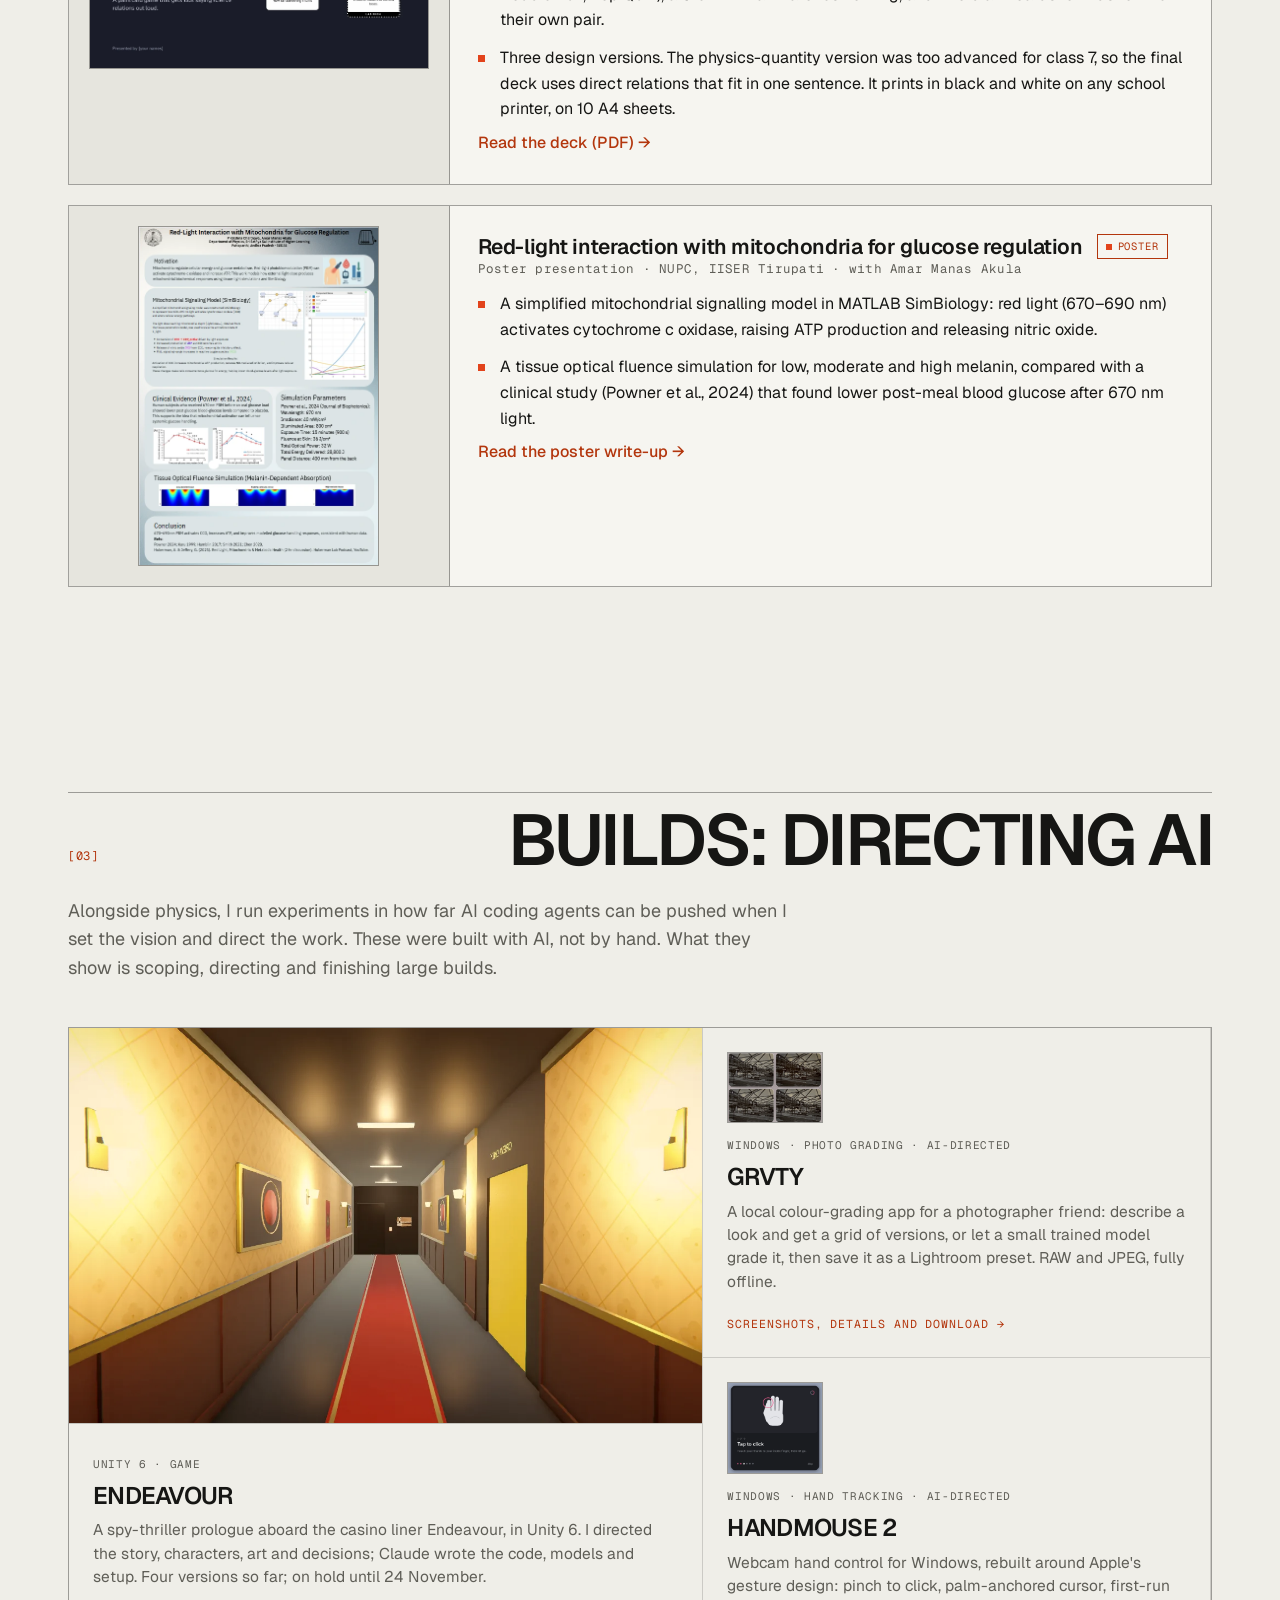
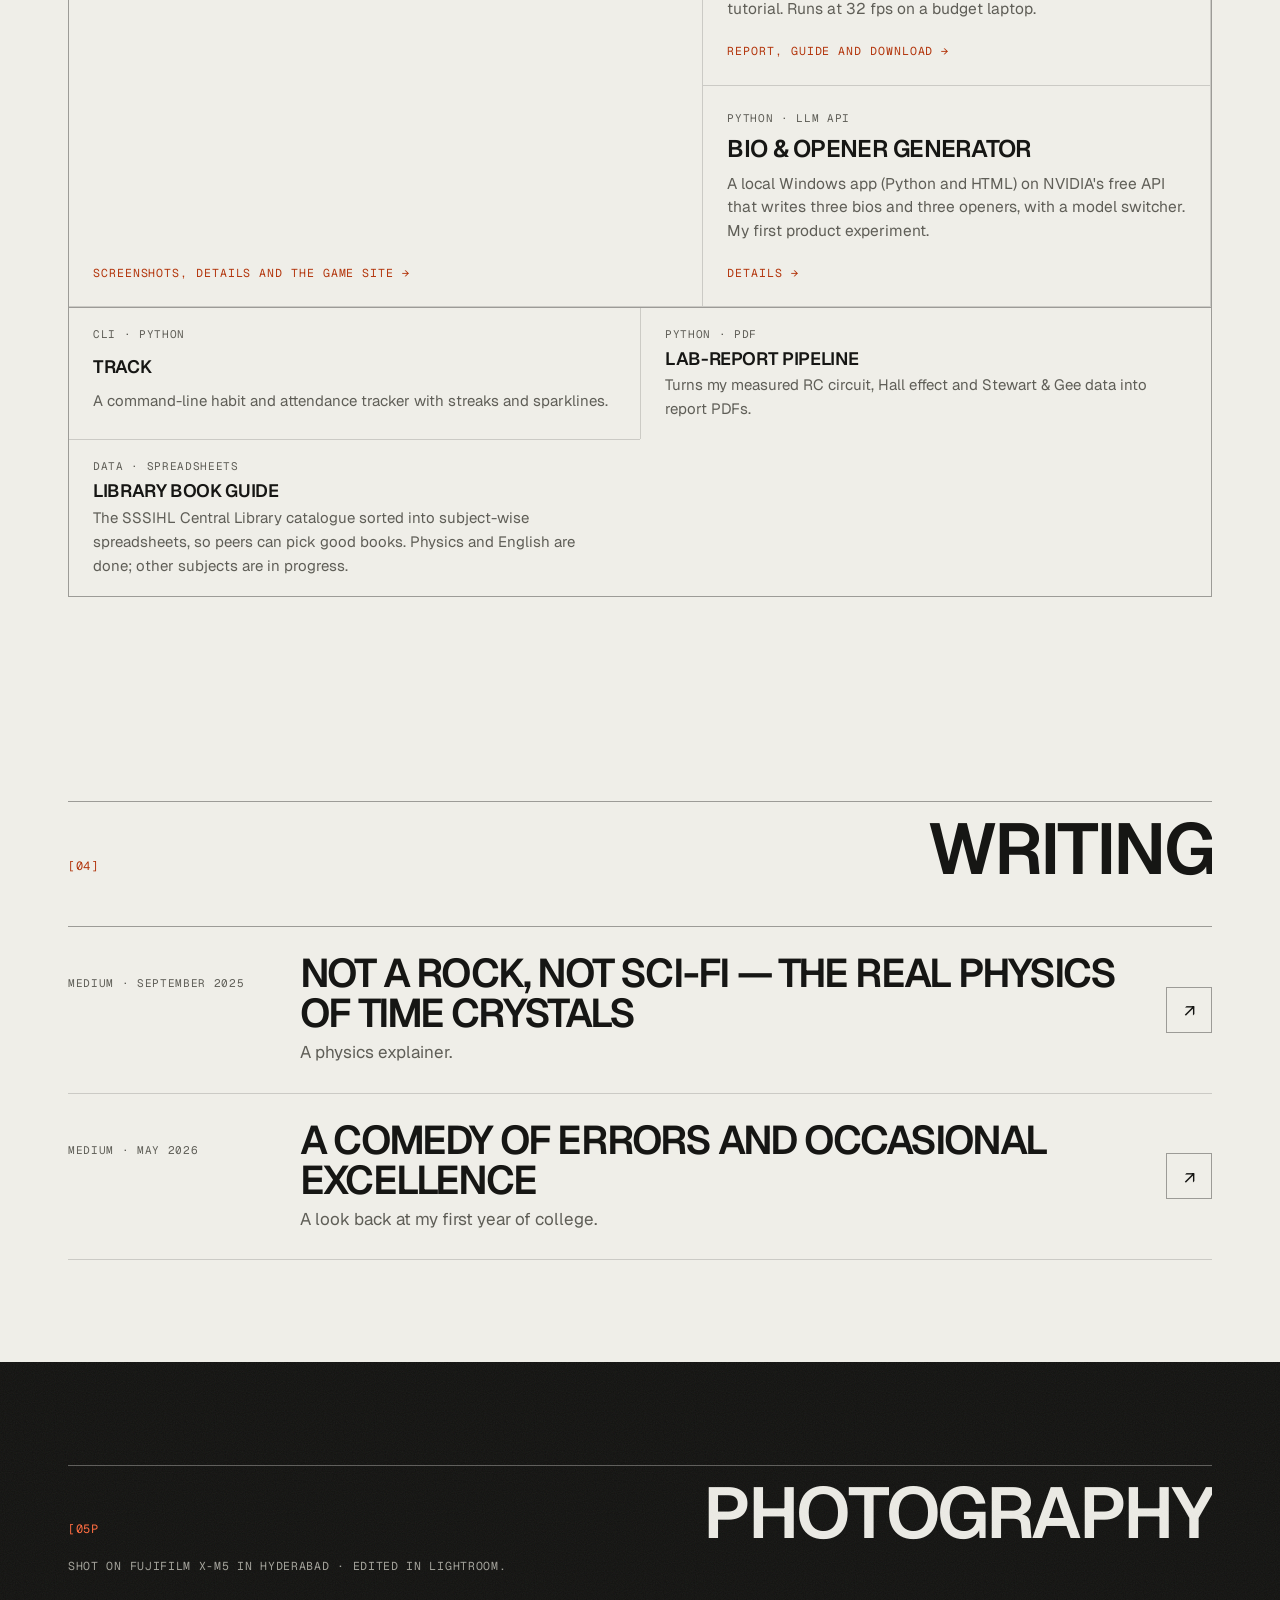
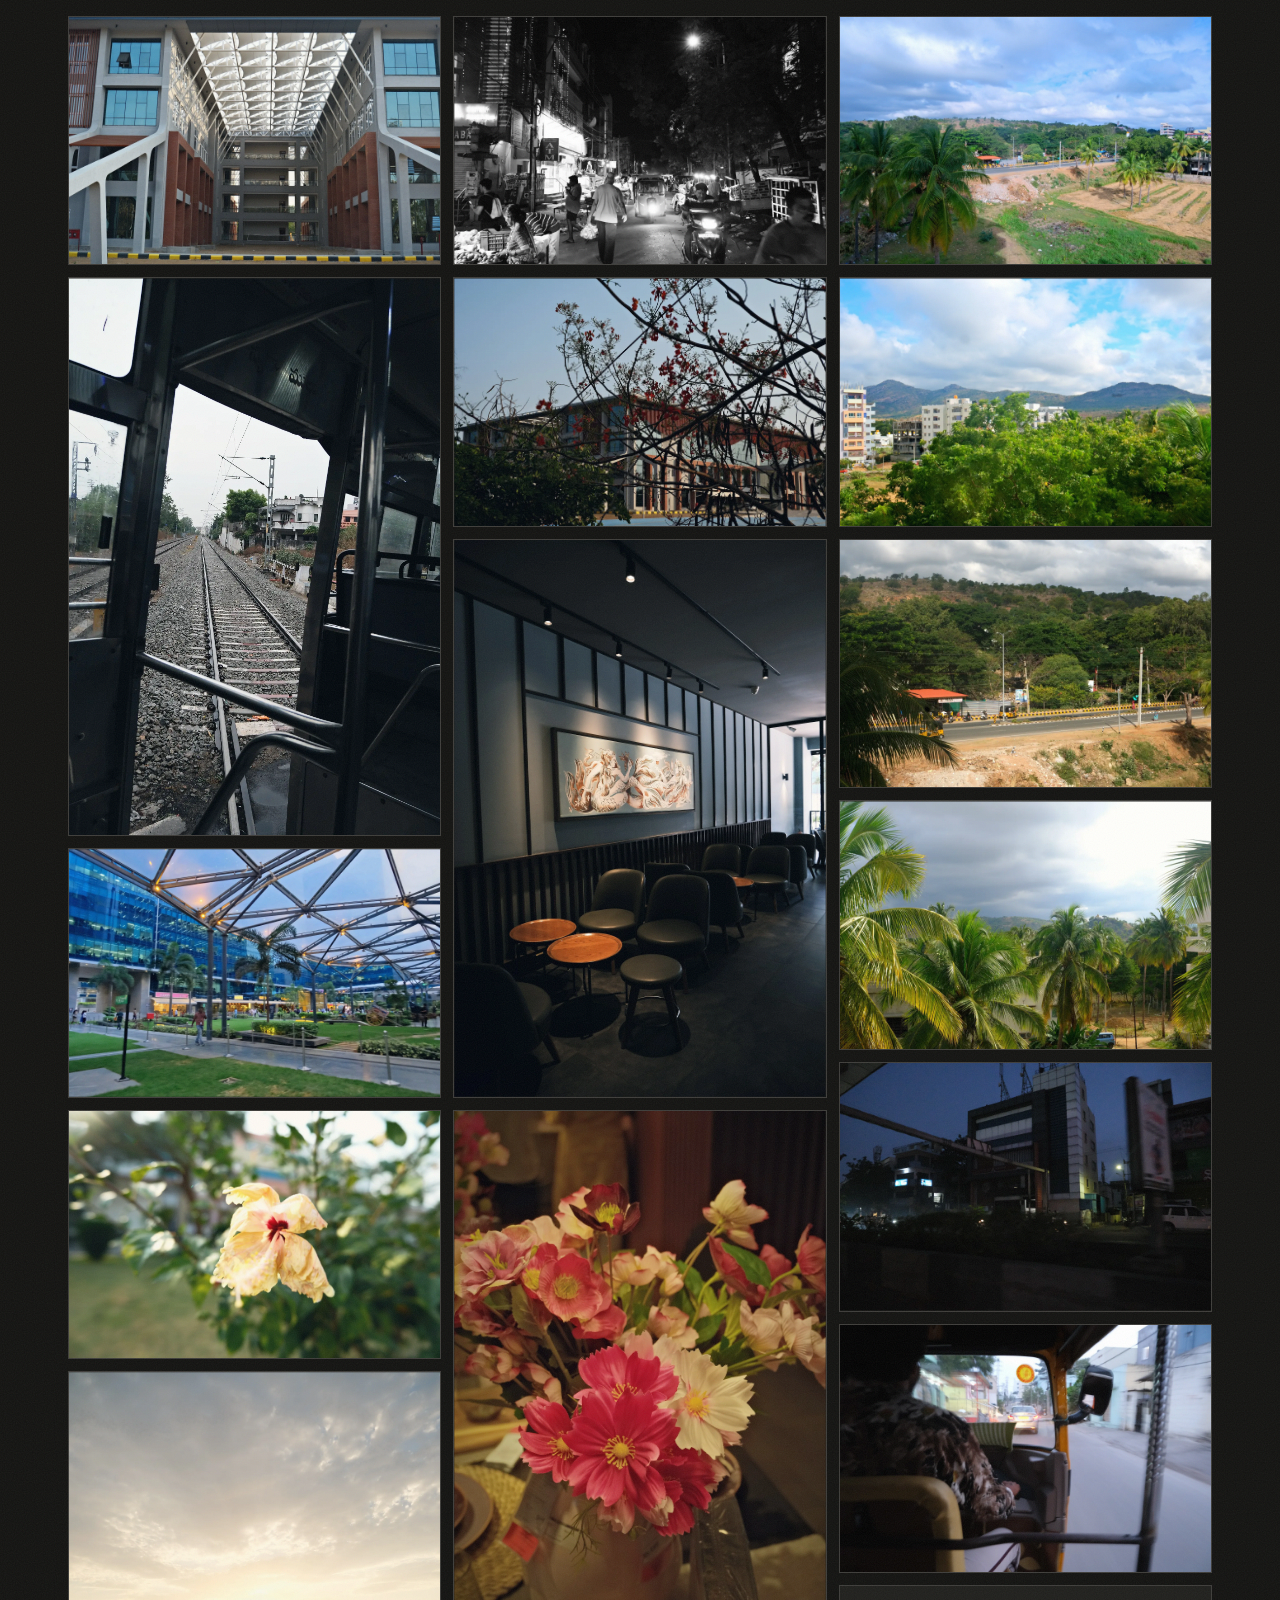
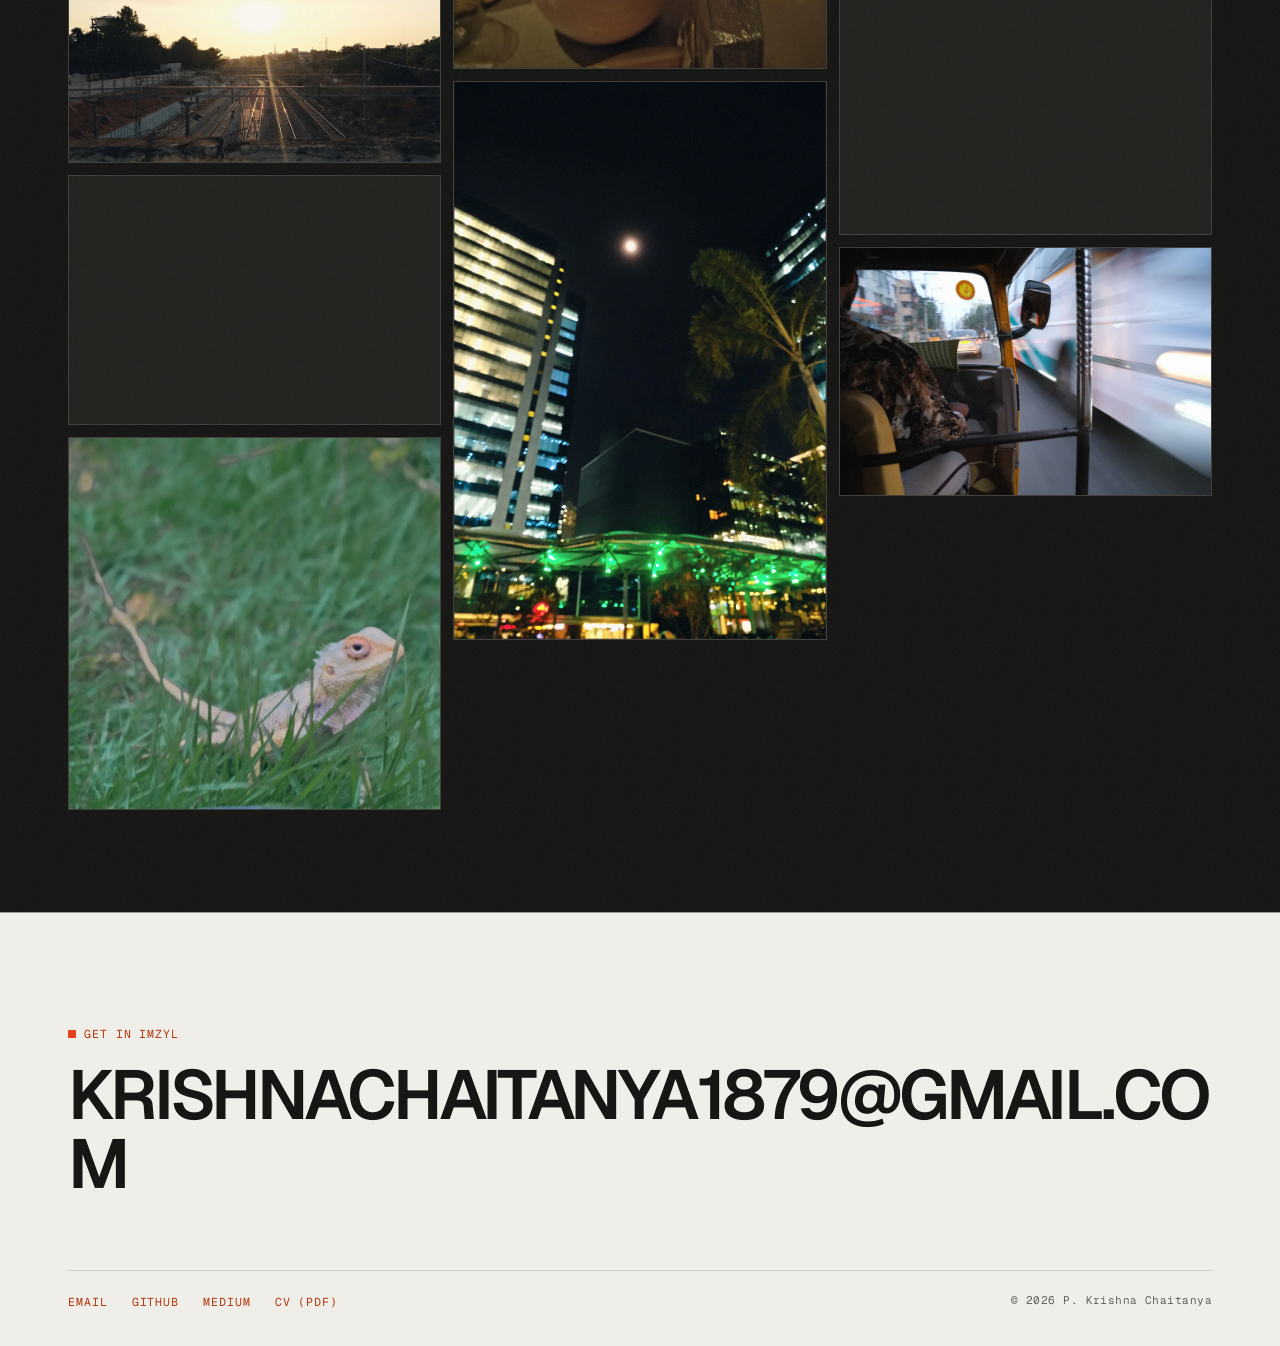
==== commit d49d2c08: "Add 8 new winter photos to the gallery Co-Authored-By: Claude Sonnet 5.5 <noreply@anthropic.com> Cla" ====
--- a/index.html
+++ b/index.html
@@ -458,6 +458,14 @@
           <figure class="tile"><button type="button" aria-label="Open photo: Dimly lit café interior with round wooden tables, dark chairs and a large painting on the wall."><img src="assets/img/photography/fuji-10.webp" alt="Dimly lit café interior with round wooden tables, dark chairs and a large painting on the wall." width="1707" height="2560" loading="lazy"></button></figure>
           <figure class="tile"><button type="button" aria-label="Open photo: Bunch of pink, red and white flowers in a vase on a table."><img src="assets/img/photography/fuji-11.webp" alt="Bunch of pink, red and white flowers in a vase on a table." width="1707" height="2560" loading="lazy"></button></figure>
           <figure class="tile"><button type="button" aria-label="Open photo: Looking up at lit office towers and palm trees under a night sky with a bright moon, green lights below."><img src="assets/img/photography/fuji-12.webp" alt="Looking up at lit office towers and palm trees under a night sky with a bright moon, green lights below." width="1333" height="2000" loading="lazy"></button></figure>
+          <figure class="tile"><button type="button" aria-label="Open photo: Palm trees and farmland in the foreground, a road and green hills beneath a big blue sky with clouds."><img src="assets/img/photography/fuji-13.webp" alt="Palm trees and farmland in the foreground, a road and green hills beneath a big blue sky with clouds." width="1800" height="1200" loading="lazy"></button></figure>
+          <figure class="tile"><button type="button" aria-label="Open photo: Green treetops in front of a peach-and-white apartment block, with blue mountains and bright clouds behind."><img src="assets/img/photography/fuji-14.webp" alt="Green treetops in front of a peach-and-white apartment block, with blue mountains and bright clouds behind." width="1800" height="1200" loading="lazy"></button></figure>
+          <figure class="tile"><button type="button" aria-label="Open photo: A roadside bus shelter and a yellow-and-black barrier below a forested hillside, with cloud overhead."><img src="assets/img/photography/fuji-15.webp" alt="A roadside bus shelter and a yellow-and-black barrier below a forested hillside, with cloud overhead." width="1800" height="1200" loading="lazy"></button></figure>
+          <figure class="tile"><button type="button" aria-label="Open photo: Looking out through coconut palms toward distant hills under a heavy grey sky."><img src="assets/img/photography/fuji-16.webp" alt="Looking out through coconut palms toward distant hills under a heavy grey sky." width="1800" height="1200" loading="lazy"></button></figure>
+          <figure class="tile"><button type="button" aria-label="Open photo: Office buildings with rooftop antennas at dusk, a hoarding in the foreground and a deep blue sky."><img src="assets/img/photography/fuji-17.webp" alt="Office buildings with rooftop antennas at dusk, a hoarding in the foreground and a deep blue sky." width="1800" height="1200" loading="lazy"></button></figure>
+          <figure class="tile"><button type="button" aria-label="Open photo: View from inside an auto-rickshaw as it moves, the driver in a camouflage-print shirt and a blurred street beyond."><img src="assets/img/photography/fuji-18.webp" alt="View from inside an auto-rickshaw as it moves, the driver in a camouflage-print shirt and a blurred street beyond." width="1800" height="1200" loading="lazy"></button></figure>
+          <figure class="tile"><button type="button" aria-label="Open photo: Motion blur of shopfronts rushing past the open side of an auto-rickshaw, the driver in front."><img src="assets/img/photography/fuji-19.webp" alt="Motion blur of shopfronts rushing past the open side of an auto-rickshaw, the driver in front." width="1800" height="1200" loading="lazy"></button></figure>
+          <figure class="tile"><button type="button" aria-label="Open photo: A white bus streaking past an auto-rickshaw, with the city street blurred by speed."><img src="assets/img/photography/fuji-20.webp" alt="A white bus streaking past an auto-rickshaw, with the city street blurred by speed." width="1800" height="1200" loading="lazy"></button></figure>
         </div>
         <!-- GALLERY:END -->
       </div>
